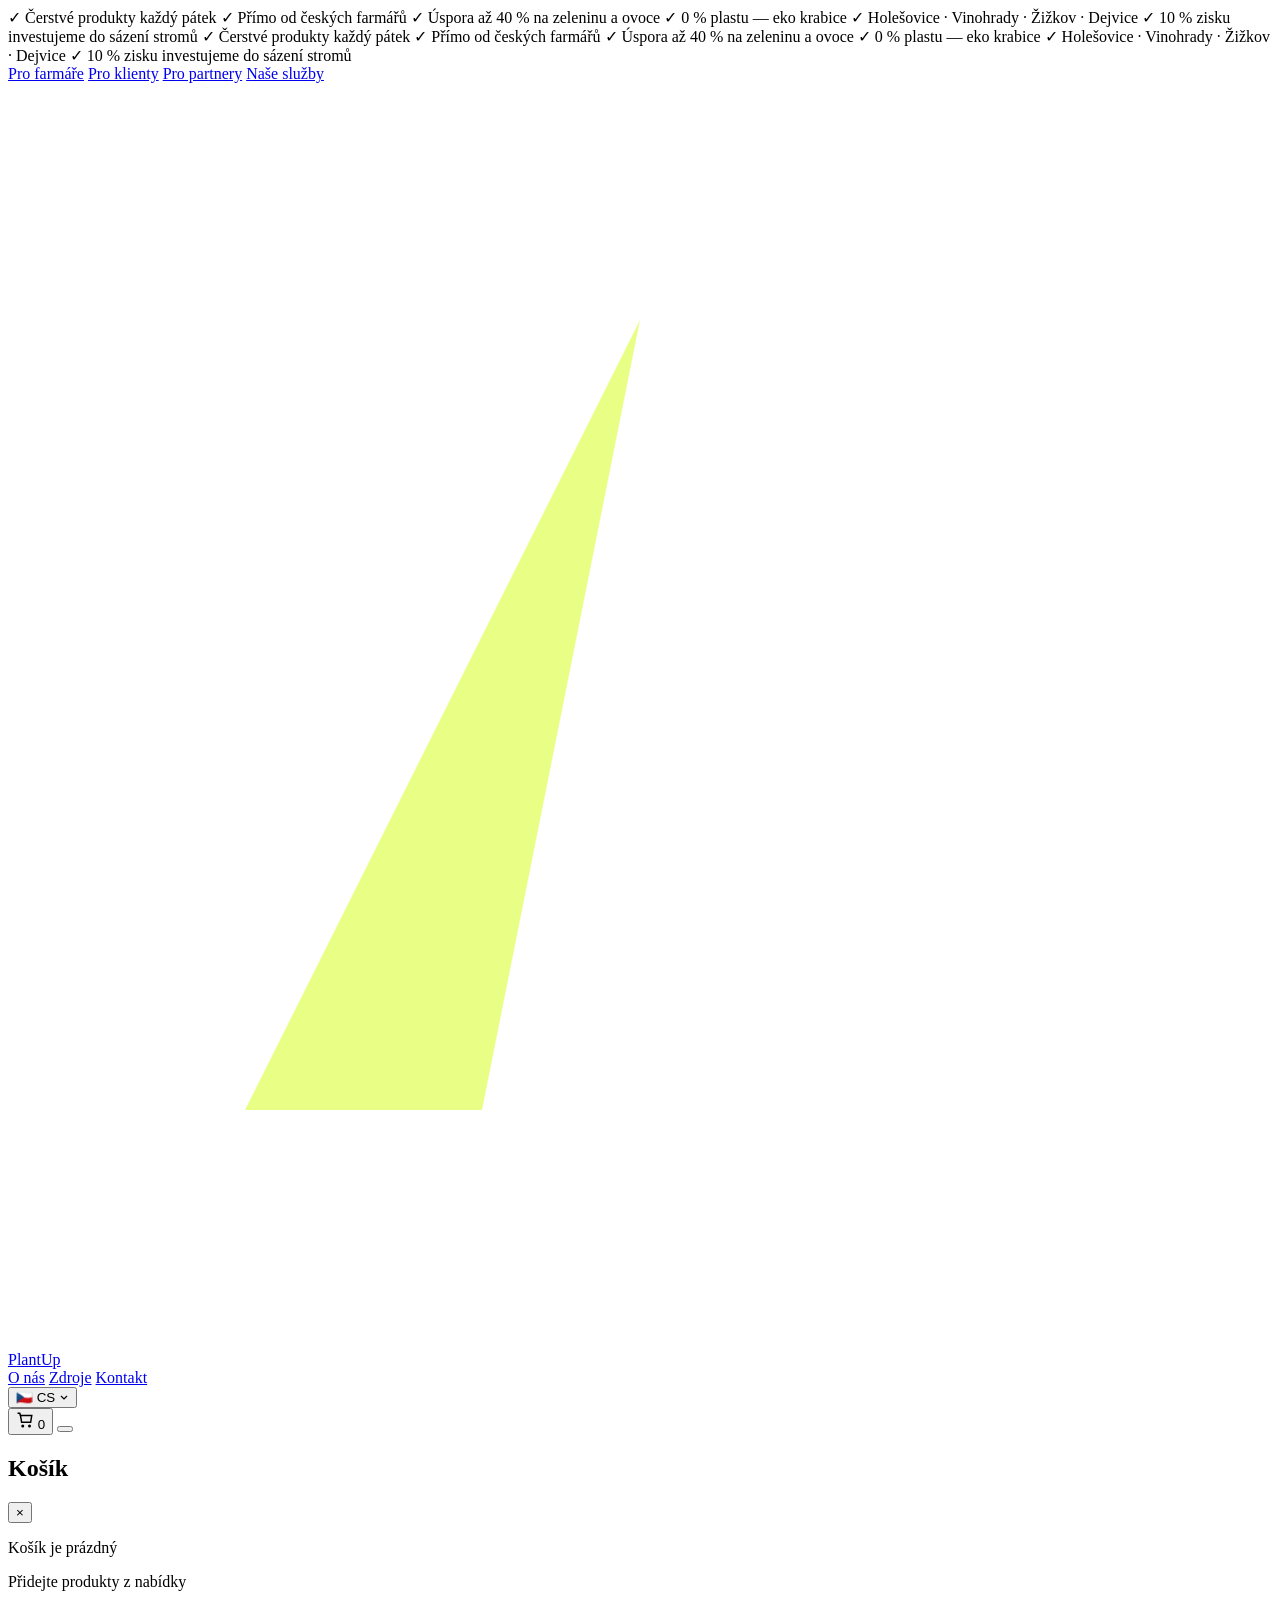
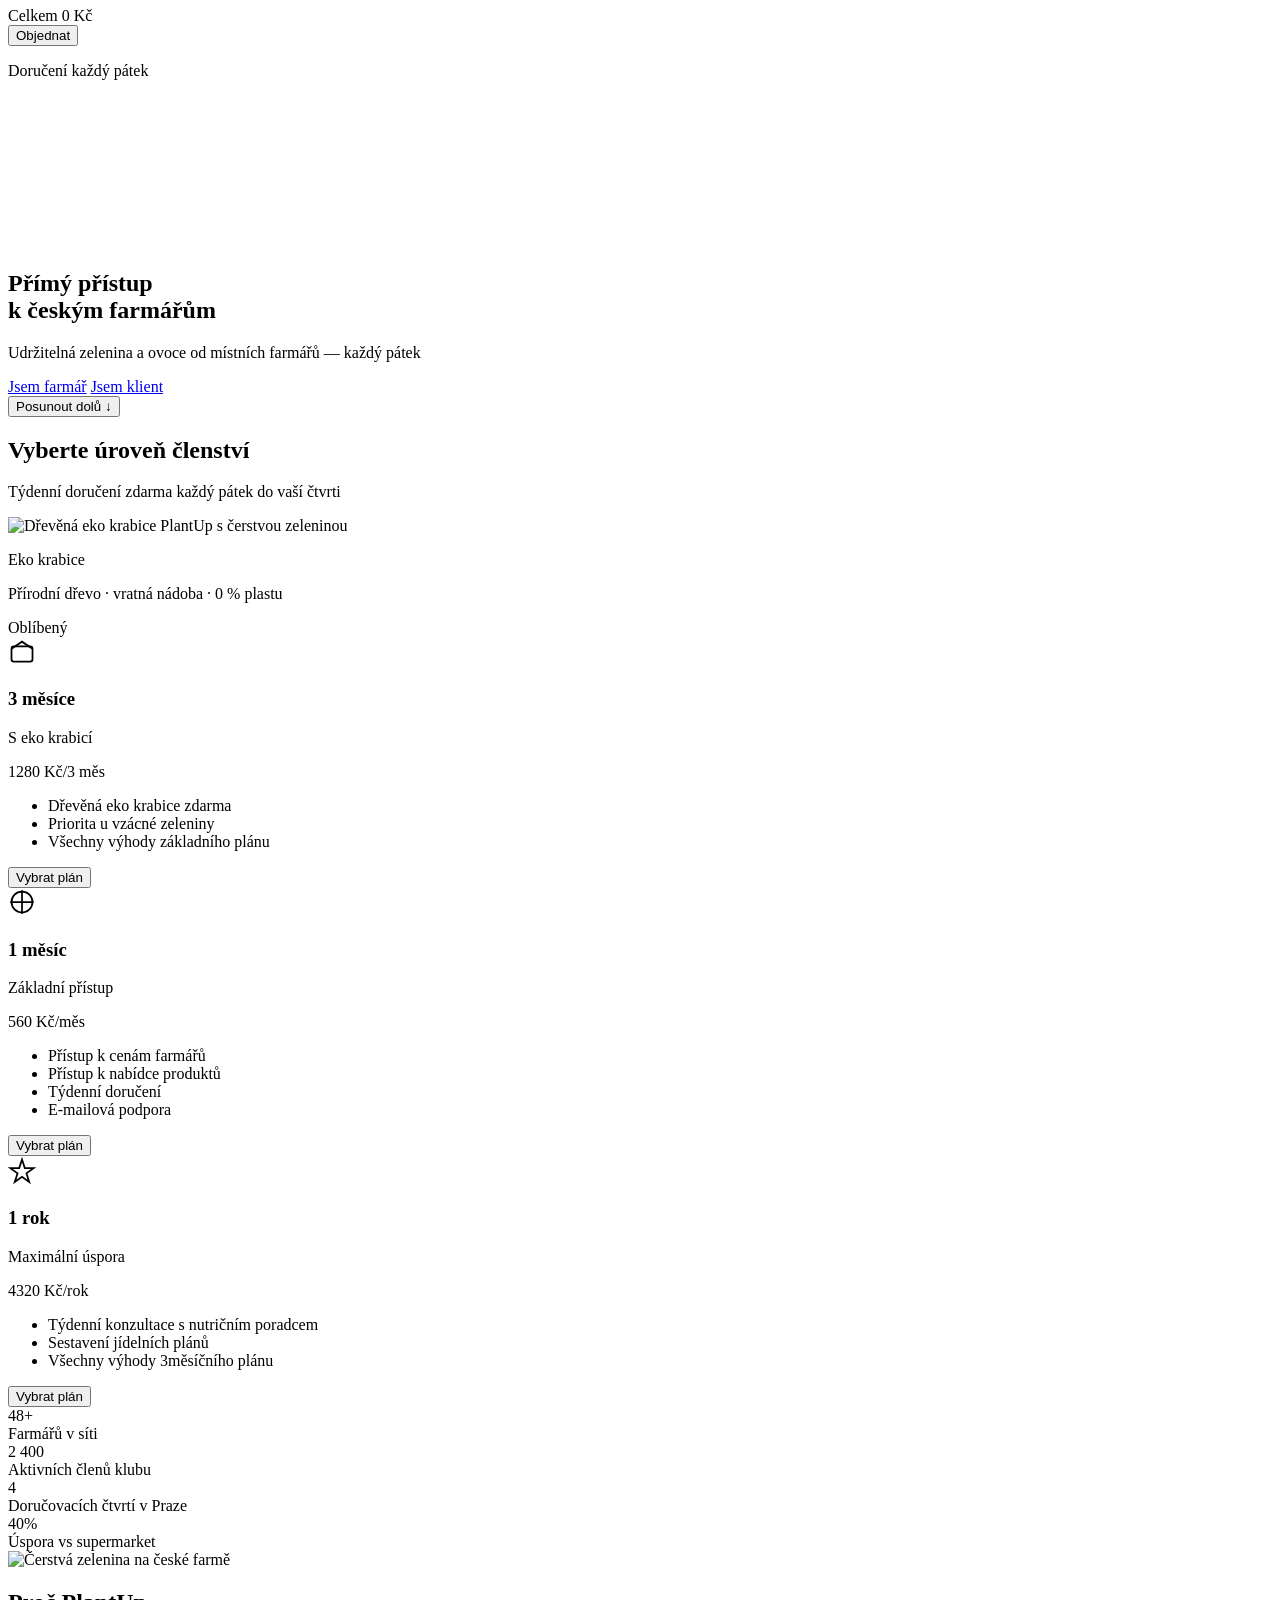
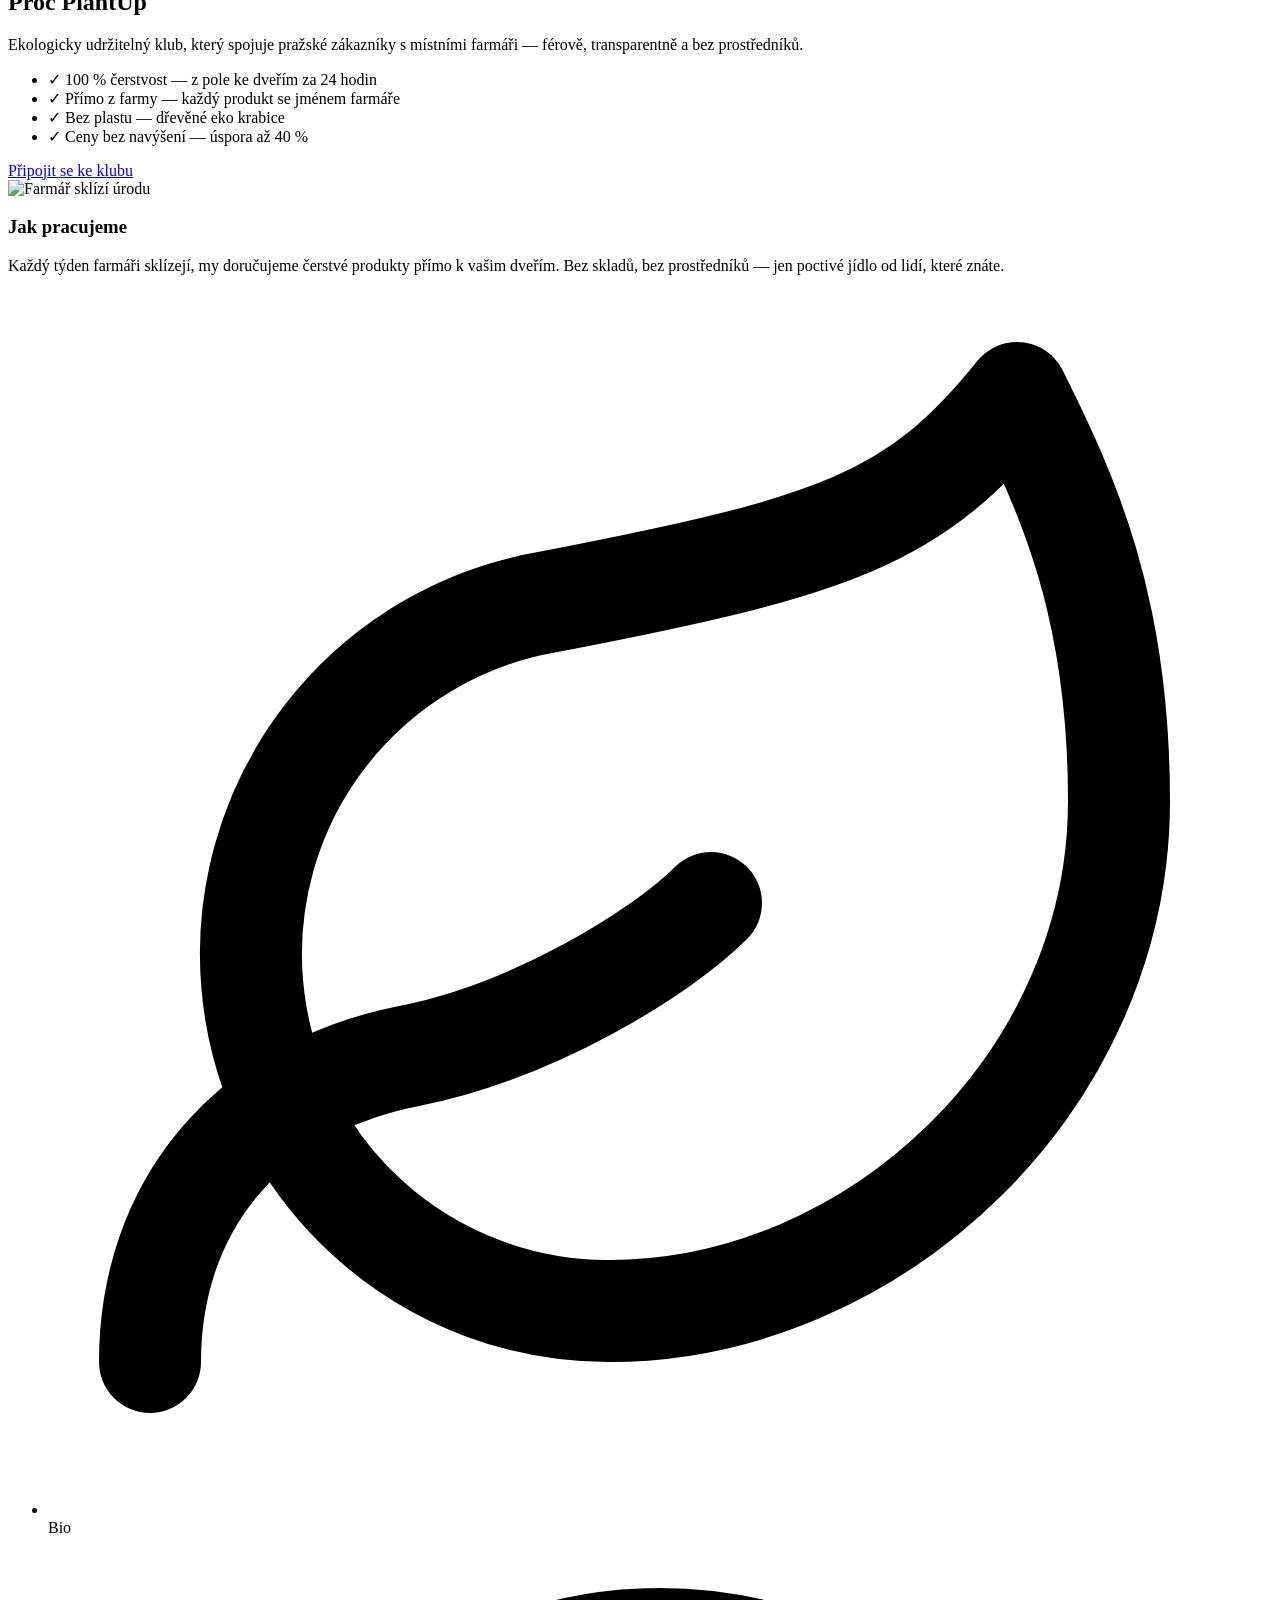
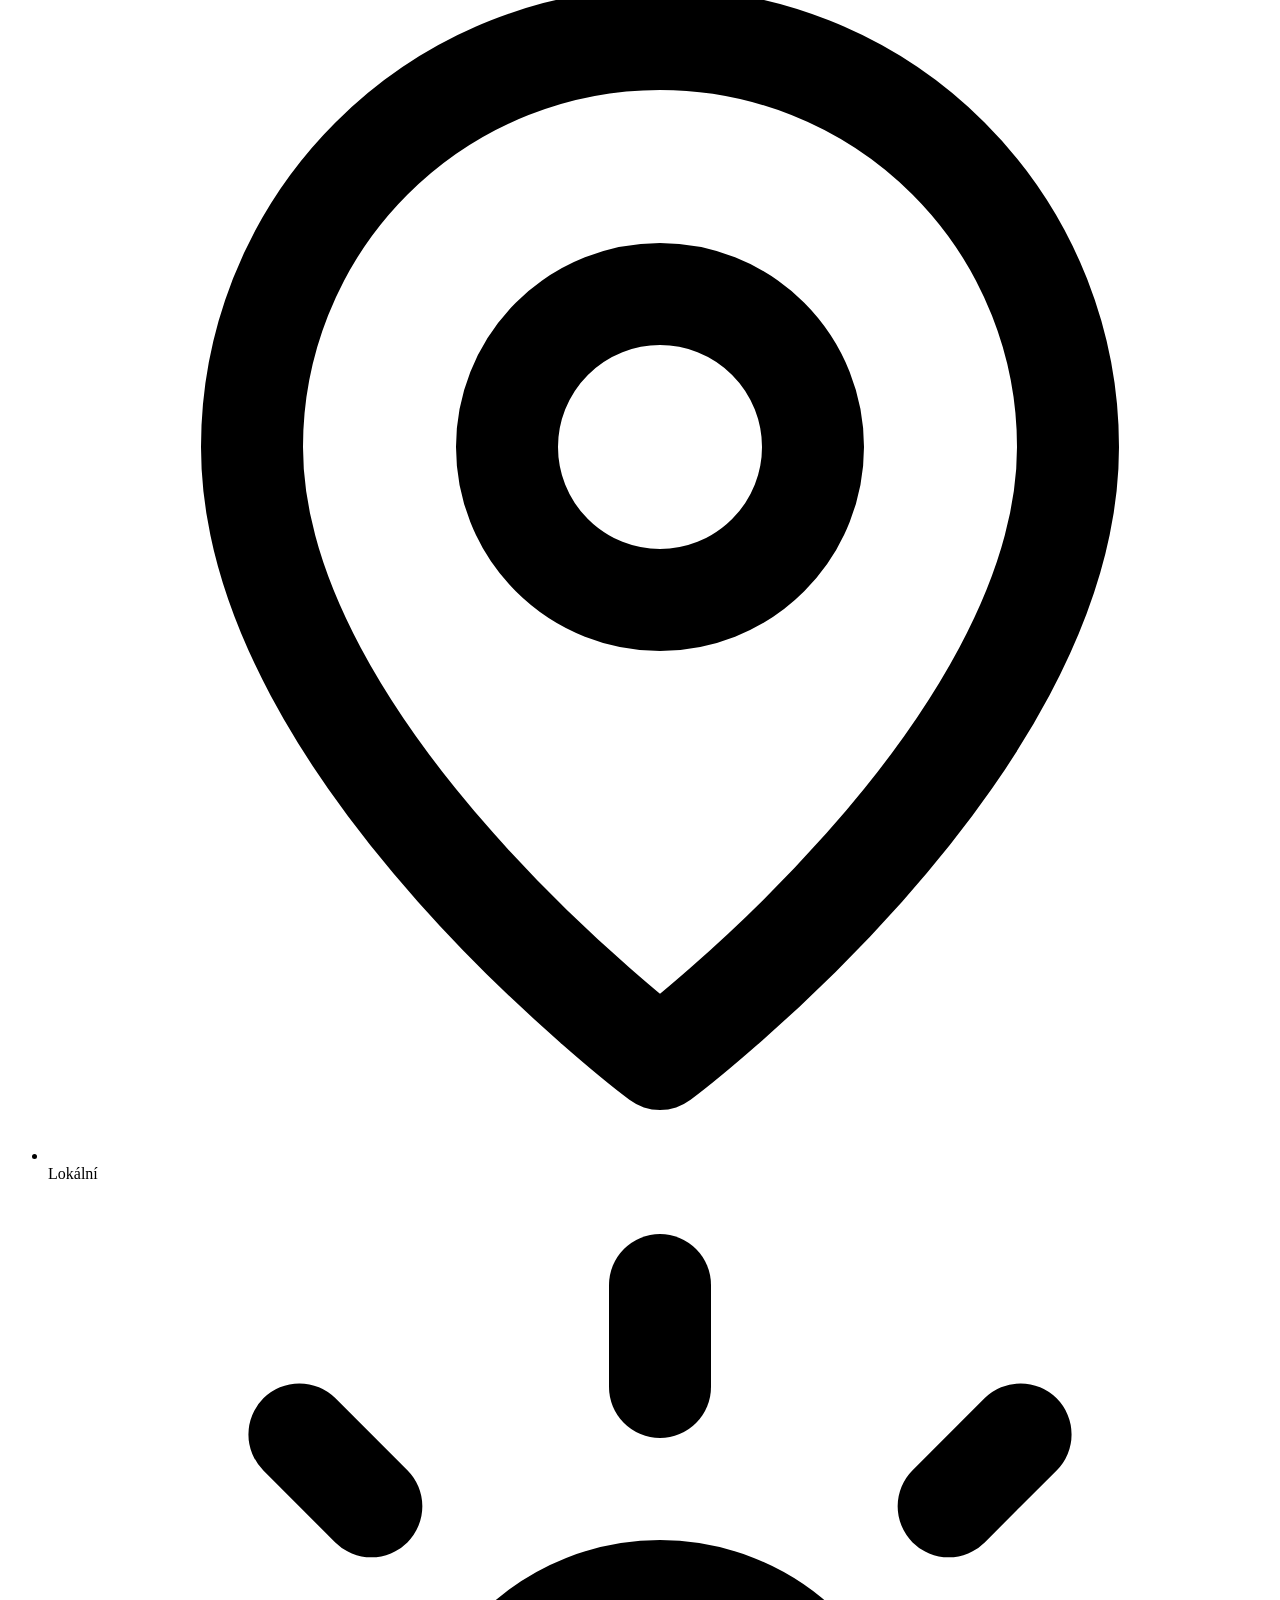
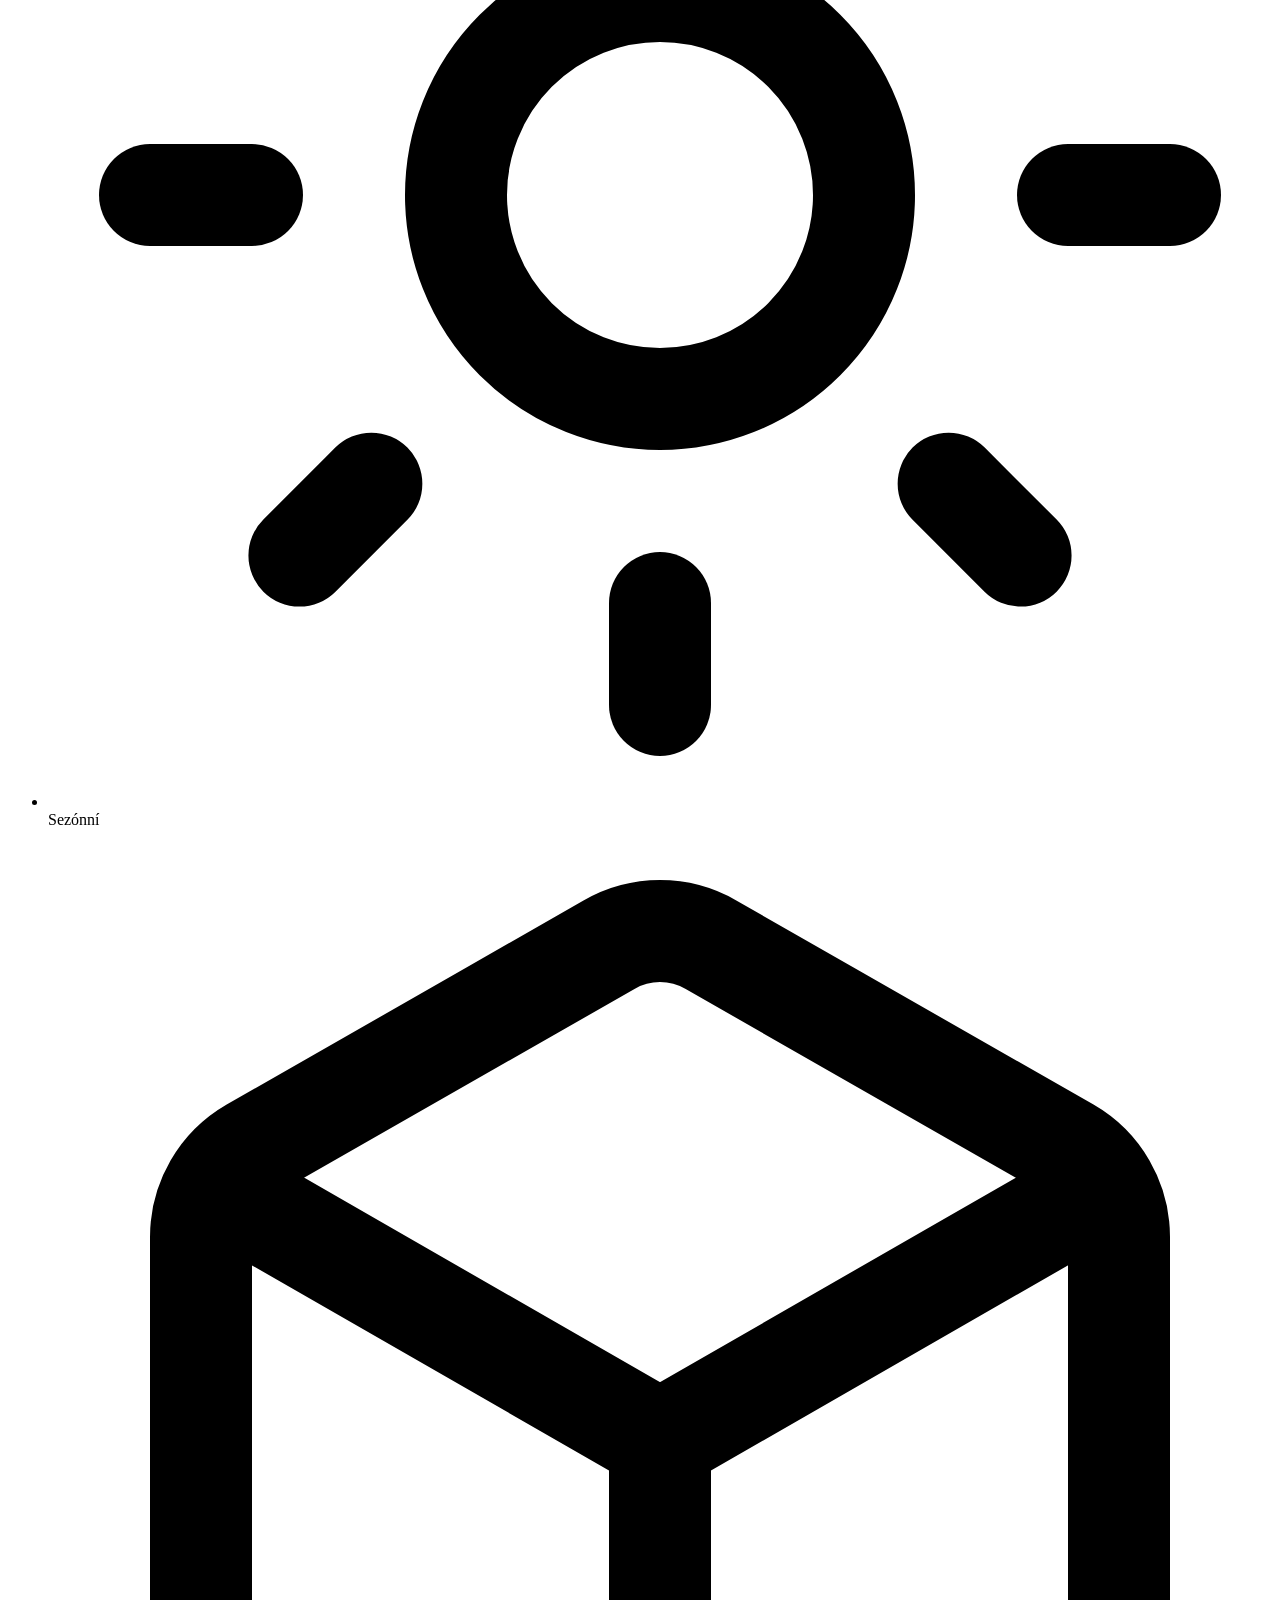
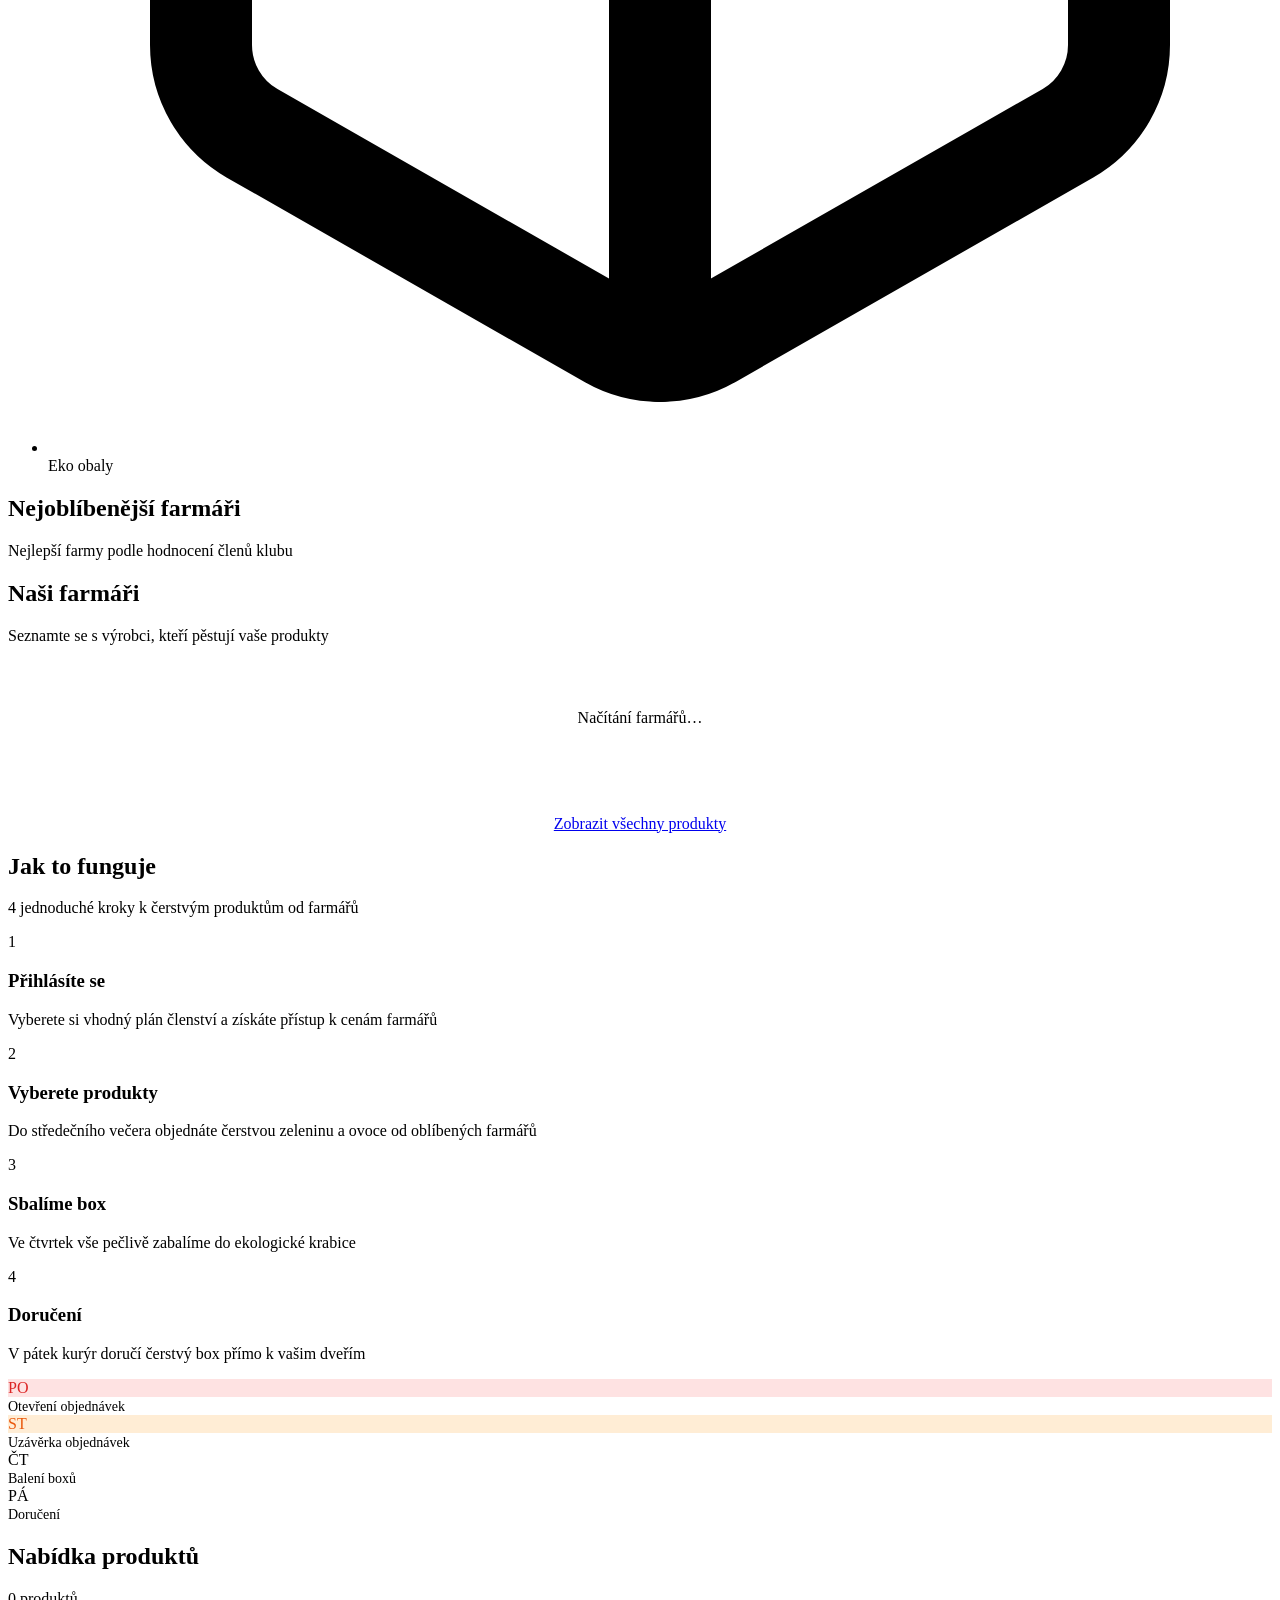
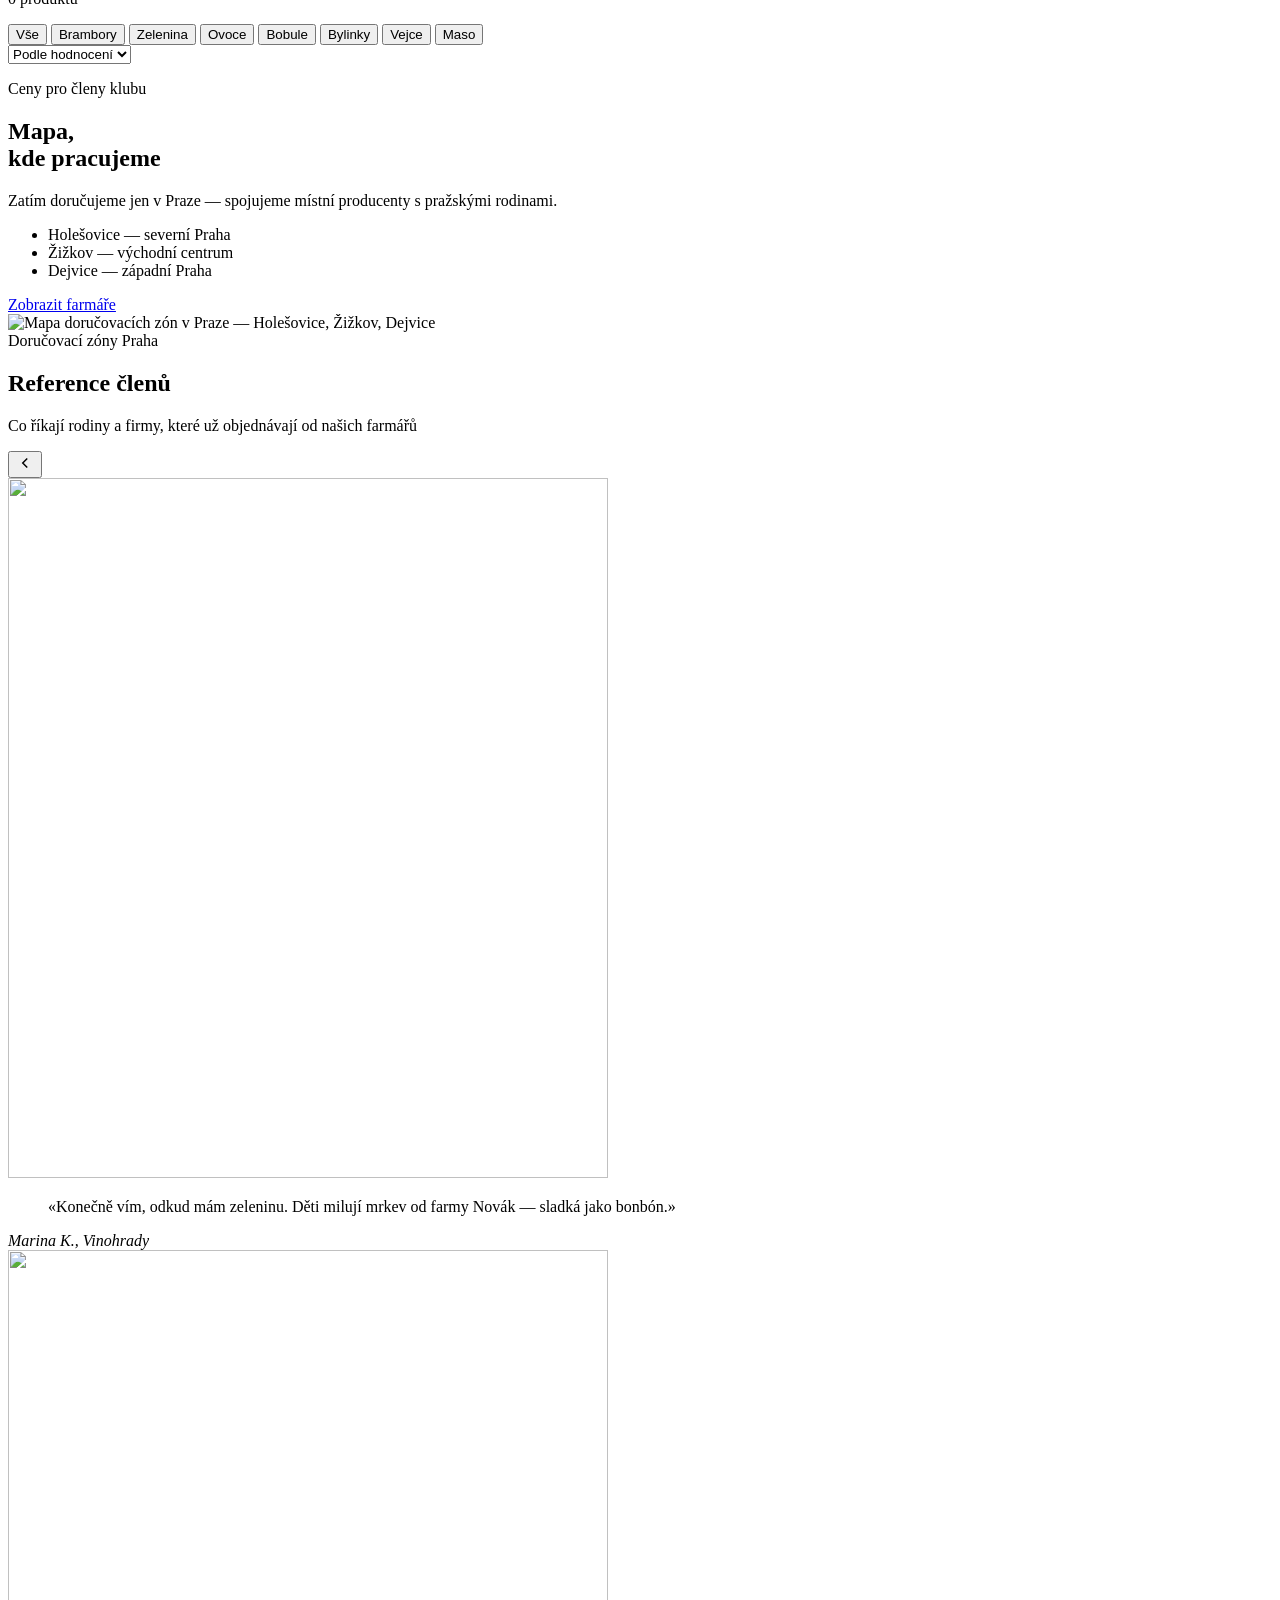
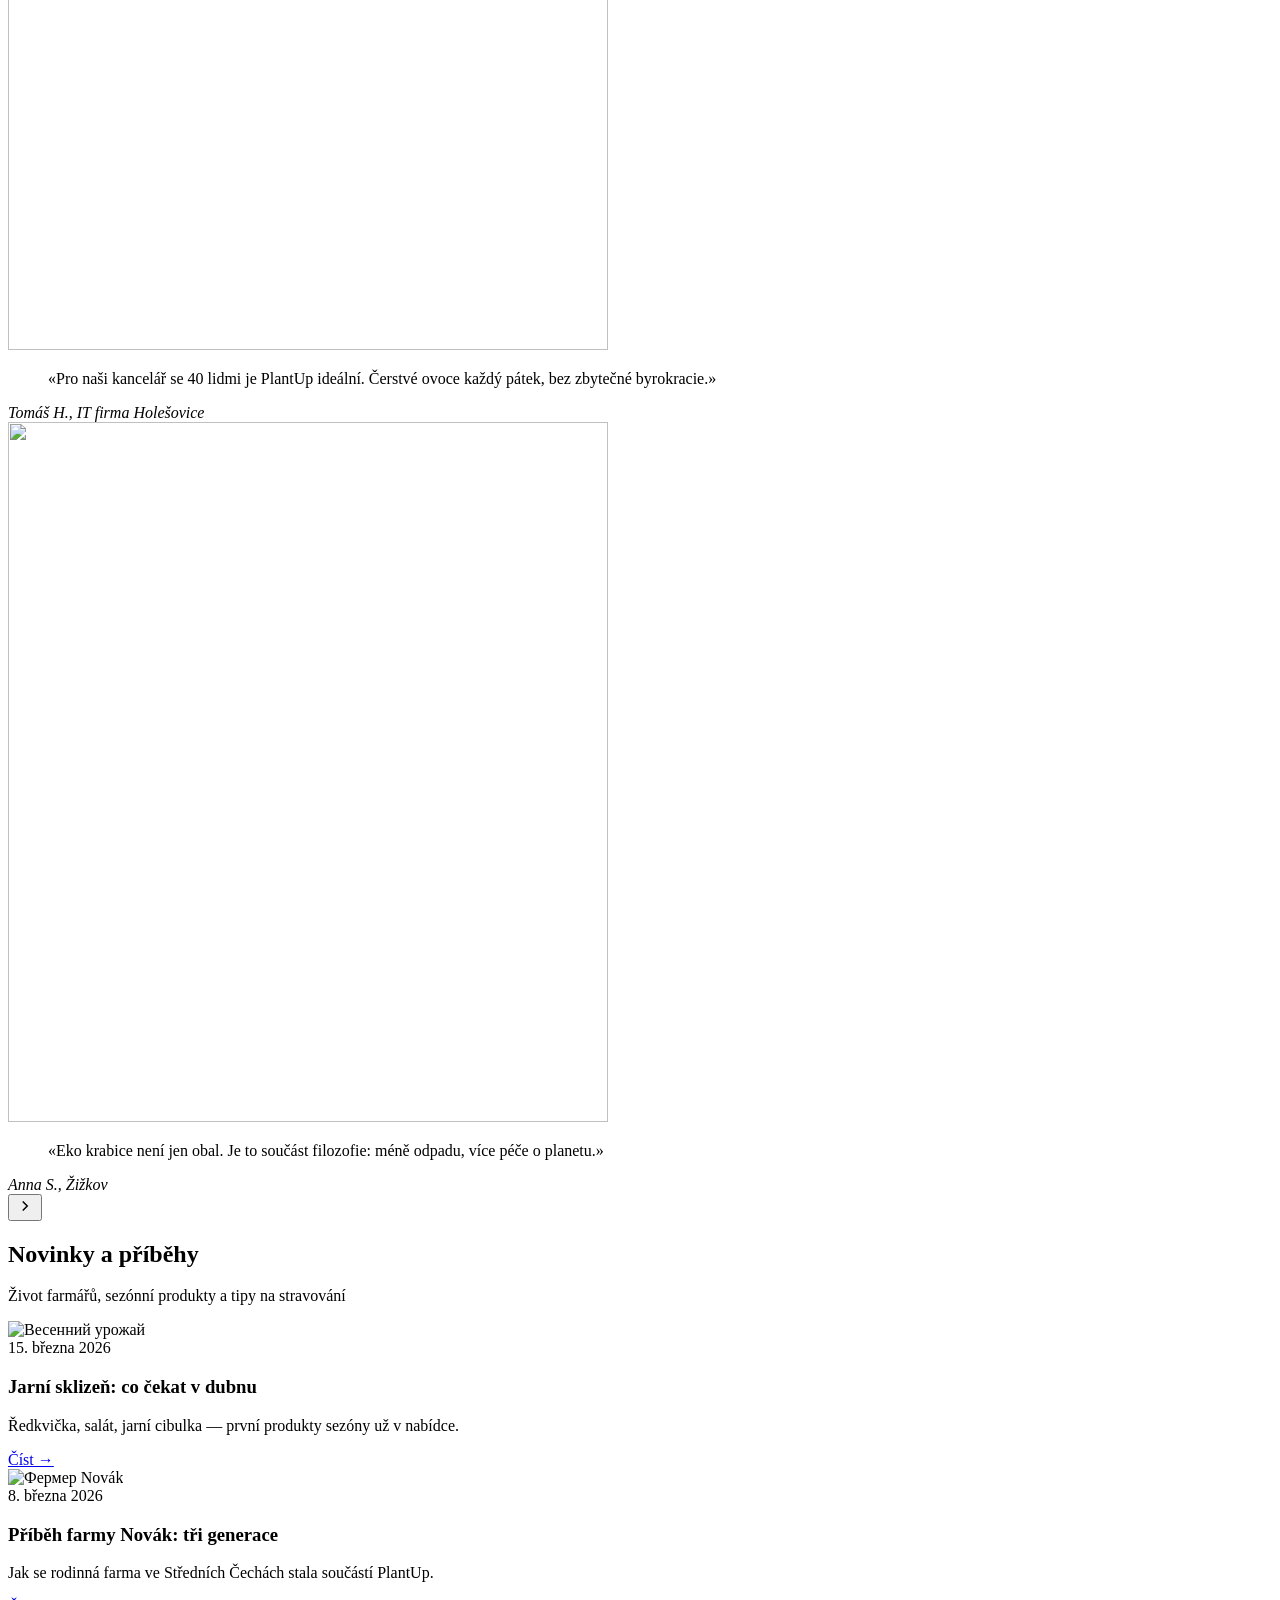
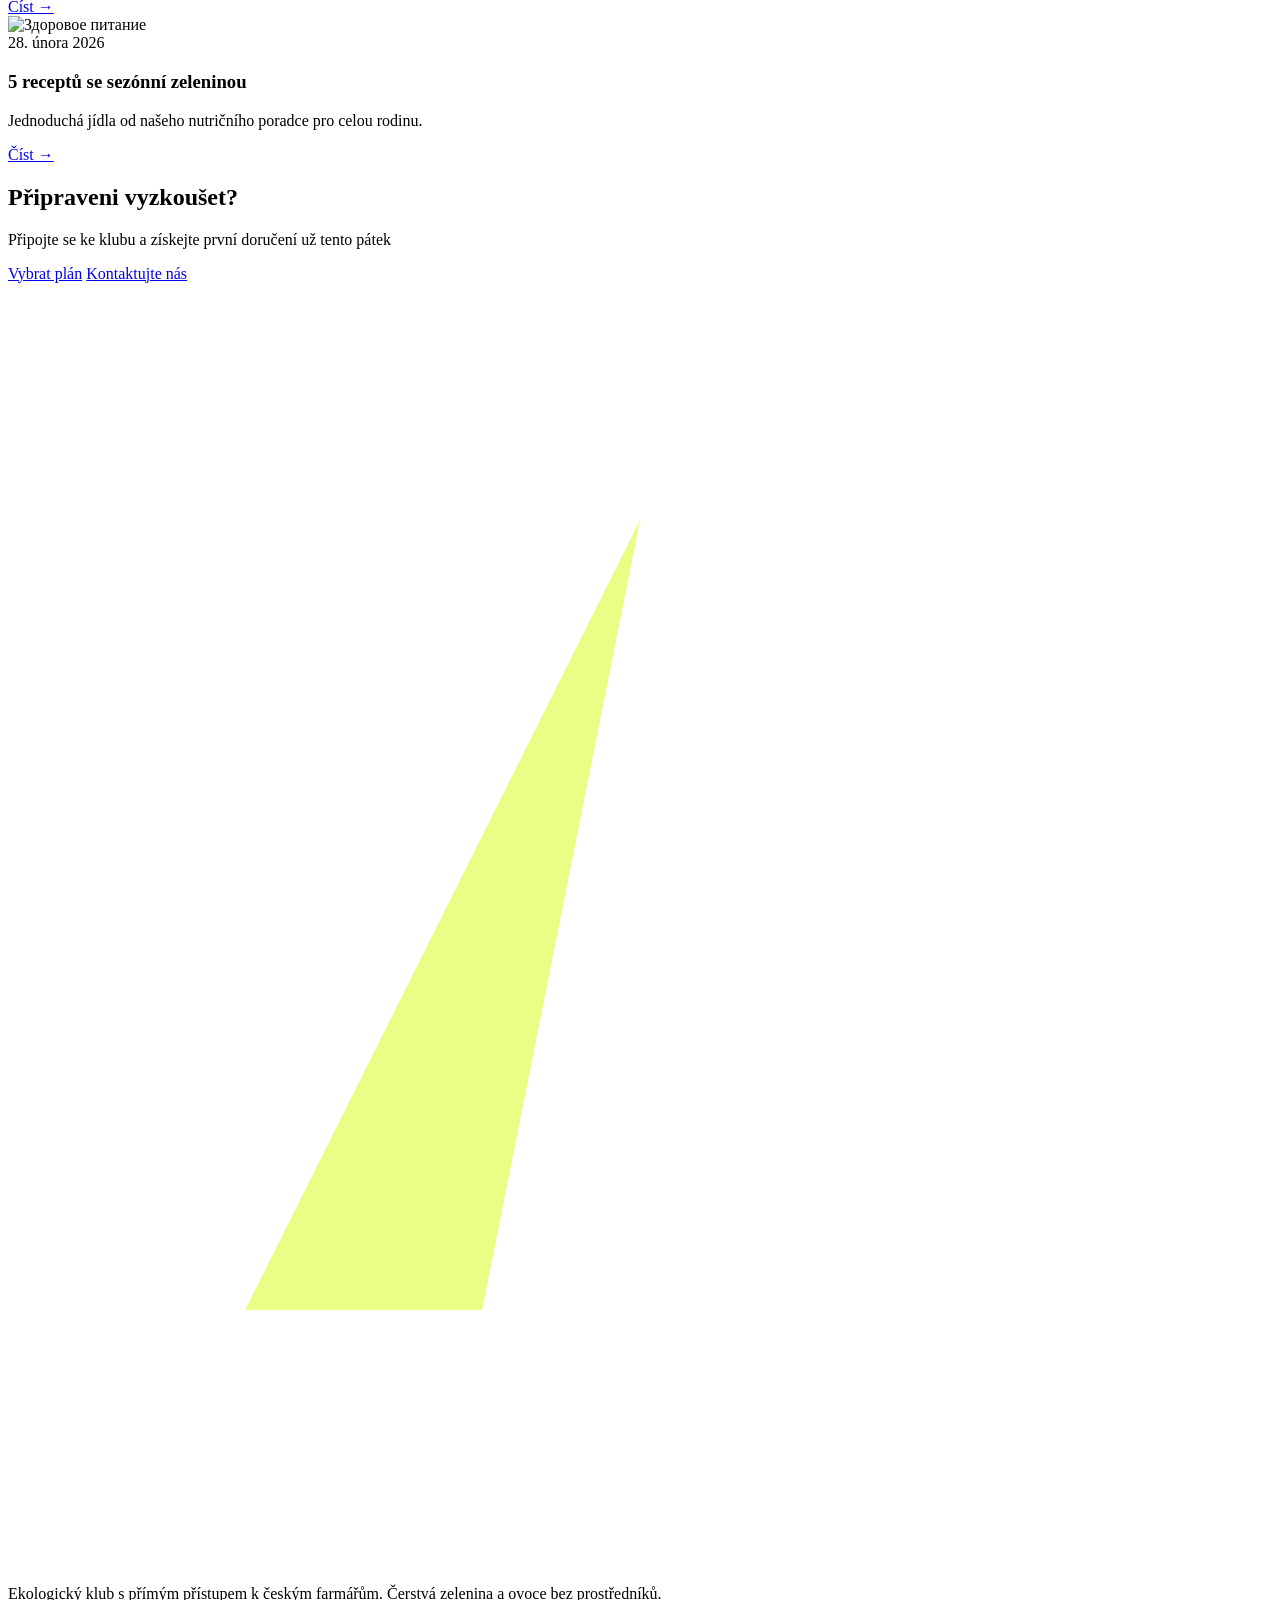
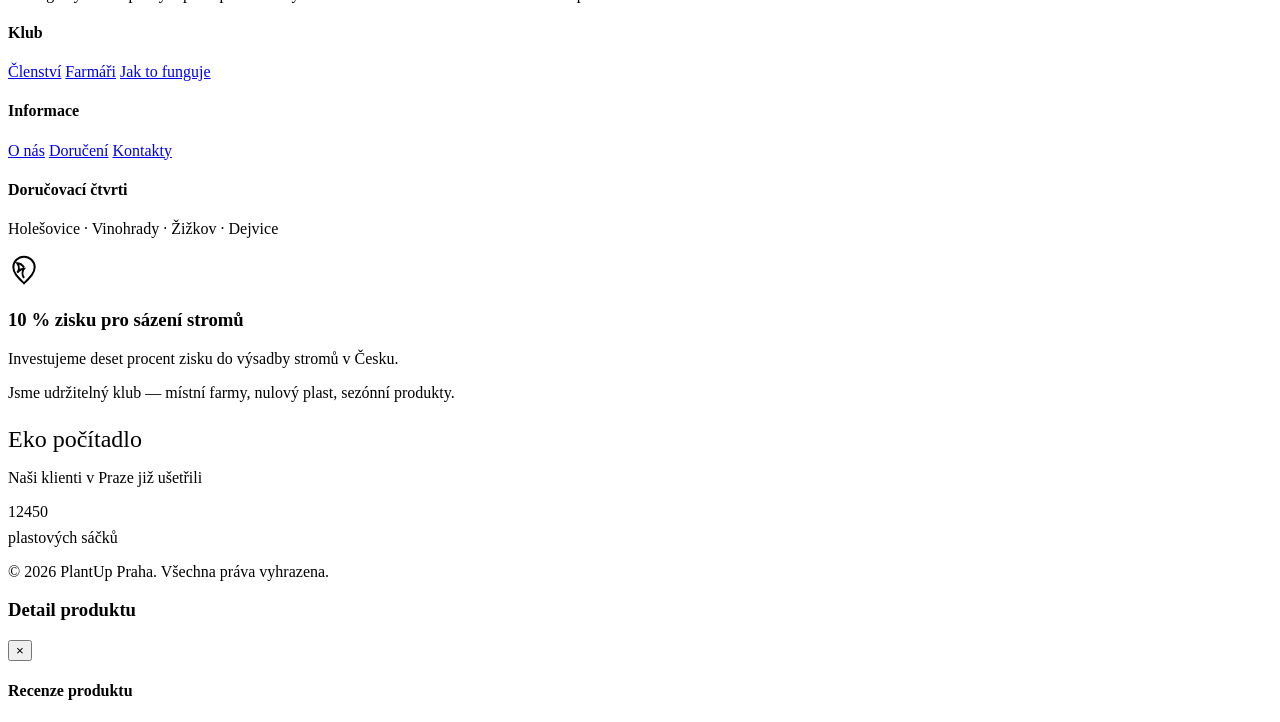
==== app/index.html @ e72aa921 "checkpoint before checking out main" ====
<!DOCTYPE html>
<html lang="cs" id="top" data-i18n-title-key="meta.title">
<head>
    <meta charset="UTF-8">
    <meta name="viewport" content="width=device-width, initial-scale=1.0, viewport-fit=cover">
    <meta name="apple-mobile-web-app-capable" content="yes">
    <meta name="apple-mobile-web-app-status-bar-style" content="black-translucent">
    <title>PlantUp — Klub zeleninových předplatných</title>
    <link rel="preconnect" href="https://fonts.googleapis.com">
    <link rel="preconnect" href="https://fonts.gstatic.com" crossorigin>
    <link href="https://fonts.googleapis.com/css2?family=Cormorant+Garamond:ital,wght@0,300;0,400;0,500;0,600;1,300&family=Fraunces:opsz,wght@9..144,500;9..144,600&family=Inter:wght@300;400;500;600&display=swap" rel="stylesheet">
    <link rel="preload" as="image" fetchpriority="high" href="https://images.pexels.com/photos/2132227/pexels-photo-2132227.jpeg?auto=compress&cs=tinysrgb&w=1920">
  <script type="module" crossorigin src="/assets/main-DCbD5wZS.js"></script>
  <link rel="modulepreload" crossorigin href="/assets/styles-DX17wzzM.js">
  <link rel="modulepreload" crossorigin href="/assets/auth-CQpDYLA_.js">
  <link rel="modulepreload" crossorigin href="/assets/dom-ernDEBDM.js">
  <link rel="modulepreload" crossorigin href="/assets/ui-Iu01fIn2.js">
  <link rel="modulepreload" crossorigin href="/assets/products-Bzly2XSj.js">
  <link rel="modulepreload" crossorigin href="/assets/farms-J7DqhLgw.js">
  <link rel="stylesheet" crossorigin href="/assets/styles-BjIe6zCh.css">
  <link rel="stylesheet" crossorigin href="/assets/main-DxaJUgDC.css">
  <link rel="stylesheet" crossorigin href="/assets/tokens-Dgz6gFMb.css">
</head>
<body class="arva-home">

    <!-- Lime Marquee -->
    <div class="arva-marquee" aria-hidden="true">
        <div class="arva-marquee__track">
            <span class="arva-marquee__item"><span class="arva-marquee__check">✓</span> <span data-i18n="marquee.item1">Čerstvé produkty každý pátek</span></span>
            <span class="arva-marquee__item"><span class="arva-marquee__check">✓</span> <span data-i18n="marquee.item2">Přímo od českých farmářů</span></span>
            <span class="arva-marquee__item"><span class="arva-marquee__check">✓</span> <span data-i18n="marquee.item3">Úspora až 40 % na zeleninu a ovoce</span></span>
            <span class="arva-marquee__item"><span class="arva-marquee__check">✓</span> <span data-i18n="marquee.item4">0 % plastu — eko krabice</span></span>
            <span class="arva-marquee__item"><span class="arva-marquee__check">✓</span> <span data-i18n="marquee.item5">Holešovice · Vinohrady · Žižkov · Dejvice</span></span>
            <span class="arva-marquee__item"><span class="arva-marquee__check">✓</span> <span data-i18n="marquee.item6">10 % zisku investujeme do sázení stromů</span></span>
            <span class="arva-marquee__item"><span class="arva-marquee__check">✓</span> <span data-i18n="marquee.item1">Čerstvé produkty každý pátek</span></span>
            <span class="arva-marquee__item"><span class="arva-marquee__check">✓</span> <span data-i18n="marquee.item2">Přímo od českých farmářů</span></span>
            <span class="arva-marquee__item"><span class="arva-marquee__check">✓</span> <span data-i18n="marquee.item3">Úspora až 40 % na zeleninu a ovoce</span></span>
            <span class="arva-marquee__item"><span class="arva-marquee__check">✓</span> <span data-i18n="marquee.item4">0 % plastu — eko krabice</span></span>
            <span class="arva-marquee__item"><span class="arva-marquee__check">✓</span> <span data-i18n="marquee.item5">Holešovice · Vinohrady · Žižkov · Dejvice</span></span>
            <span class="arva-marquee__item"><span class="arva-marquee__check">✓</span> <span data-i18n="marquee.item6">10 % zisku investujeme do sázení stromů</span></span>
        </div>
    </div>

    <!-- Navigation (transparent, over rounded video) -->
    <header class="arva-nav" role="navigation" data-i18n-aria="nav.mainNav">
        <div class="arva-nav__inner">
            <nav class="arva-nav__left" data-i18n-aria="nav.sections">
                <a href="farmer-dashboard.html" class="arva-nav__link" data-i18n="nav.forFarmers">Pro farmáře</a>
                <a href="#membership" class="arva-nav__link" data-i18n="nav.forClients">Pro klienty</a>
                <a href="#farmers" class="arva-nav__link" data-i18n="nav.forPartners">Pro partnery</a>
                <a href="#how-it-works" class="arva-nav__link" data-i18n="nav.ourServices">Naše služby</a>
            </nav>

            <a href="#top" class="arva-nav__logo" data-i18n-aria="nav.home">
                <svg class="arva-nav__logo-mark" viewBox="0 0 32 32" fill="none" aria-hidden="true">
                    <path d="M6 26 L16 6 L22 26 Z" fill="#e8fe85"/>
                    <path d="M12 26 L16 6 L26 26 Z" fill="#ffffff"/>
                </svg>
                <span class="arva-nav__logo-text" aria-hidden="true"><span class="arva-brand__cap">P</span>lant<span class="arva-brand__cap">U</span>p</span>
            </a>

            <div class="arva-nav__right">
                <a href="#" class="arva-nav__link arva-nav__link--right" data-i18n="nav.aboutUs">O nás</a>
                <a href="#marketplace" class="arva-nav__link arva-nav__link--right" data-i18n="nav.resources">Zdroje</a>
                <a href="register.html" class="arva-btn-touch" id="nav-touch" data-i18n="nav.getInTouch">Kontakt</a>
                <div class="arva-lang-wrap">
                    <button type="button" class="arva-lang" data-lang-trigger aria-haspopup="listbox" aria-expanded="false" aria-controls="lang-dropdown-desktop">
                        <span class="arva-lang__flag" data-lang-flag aria-hidden="true">🇨🇿</span>
                        <span class="arva-lang__code" data-lang-code>CS</span>
                        <svg class="arva-lang__chevron" width="10" height="10" viewBox="0 0 10 10" fill="none" aria-hidden="true"><path d="M2 4l3 3 3-3" stroke="currentColor" stroke-width="1.2"/></svg>
                    </button>
                    <div id="lang-dropdown-desktop" class="arva-lang-dropdown" data-lang-dropdown hidden role="listbox">
                        <button type="button" class="arva-lang-dropdown__option" data-lang-option="cs" role="option">🇨🇿 Čeština</button>
                        <button type="button" class="arva-lang-dropdown__option" data-lang-option="ru" role="option">🇷🇺 Русский</button>
                        <button type="button" class="arva-lang-dropdown__option" data-lang-option="en" role="option">🇬🇧 English</button>
                    </div>
                </div>
                <button onclick="toggleCart()" class="arva-nav__cart arva-nav__cart--mobile" data-i18n-aria="nav.openCart">
                    <svg width="18" height="18" fill="none" stroke="currentColor" stroke-width="2" viewBox="0 0 24 24" aria-hidden="true"><path d="M6 6h15l-1.5 9h-12z"/><circle cx="9" cy="20" r="1"/><circle cx="18" cy="20" r="1"/><path d="M6 6L5 3H2"/></svg>
                    <span id="mobile-cart-count-header" class="arva-nav__cart-count">0</span>
                </button>
                <button id="mobile-menu-btn" class="arva-nav__menu-btn" data-i18n-aria="nav.openMenu" aria-expanded="false" aria-controls="mobile-menu">
                    <span class="arva-menu-icon" aria-hidden="true">
                        <span class="arva-menu-icon__line"></span>
                        <span class="arva-menu-icon__line"></span>
                        <span class="arva-menu-icon__line"></span>
                    </span>
                </button>
            </div>
        </div>
    </header>

    <div id="mobile-menu-backdrop" class="arva-mobile-drawer__backdrop" hidden aria-hidden="true"></div>
    <aside id="mobile-menu" class="arva-mobile-drawer" role="dialog" data-i18n-aria="nav.openMenu" aria-modal="true" hidden>
        <div class="arva-mobile-drawer__header">
            <p class="arva-mobile-drawer__title" data-i18n="nav.menuTitle">Menu</p>
            <button type="button" class="arva-mobile-drawer__close" data-mobile-nav-close data-i18n-aria="nav.closeMenu">
                <span class="arva-menu-icon is-active" aria-hidden="true">
                    <span class="arva-menu-icon__line"></span>
                    <span class="arva-menu-icon__line"></span>
                    <span class="arva-menu-icon__line"></span>
                </span>
            </button>
        </div>
        <nav class="arva-mobile-drawer__nav" data-i18n-aria="nav.sections">
            <a href="farmer-dashboard.html" class="arva-mobile-drawer__link mobile-nav-link" data-i18n="nav.forFarmers">Pro farmáře</a>
            <a href="#membership" class="arva-mobile-drawer__link mobile-nav-link" data-i18n="nav.forClients">Pro klienty</a>
            <a href="#farmers" class="arva-mobile-drawer__link mobile-nav-link" data-i18n="nav.forPartners">Pro partnery</a>
            <a href="#how-it-works" class="arva-mobile-drawer__link mobile-nav-link" data-i18n="nav.ourServices">Naše služby</a>
            <a href="#" class="arva-mobile-drawer__link mobile-nav-link" data-i18n="nav.aboutUs">O nás</a>
            <a href="#marketplace" class="arva-mobile-drawer__link mobile-nav-link" data-i18n="nav.resources">Zdroje</a>
            <a href="register.html" class="arva-mobile-drawer__link mobile-nav-link" data-i18n="nav.getInTouch">Kontakt</a>
            <button type="button" onclick="toggleCart()" class="arva-mobile-drawer__link arva-mobile-drawer__link--button">
                <span data-i18n="nav.cart">Košík</span> (<span id="cart-count">0</span>)
            </button>
            <div id="mobile-auth-buttons" class="arva-mobile-drawer__auth"></div>
        </nav>
        <div class="arva-mobile-drawer__footer">
            <p class="arva-mobile-drawer__lang-label" data-i18n="nav.language">Jazyk</p>
            <div class="arva-lang-group" data-lang-group role="radiogroup" data-i18n-aria="nav.language">
                <button type="button" class="arva-lang-group__btn" data-lang-option="cs" role="radio" aria-checked="true">🇨🇿 CS</button>
                <button type="button" class="arva-lang-group__btn" data-lang-option="ru" role="radio" aria-checked="false">🇷🇺 RU</button>
                <button type="button" class="arva-lang-group__btn" data-lang-option="en" role="radio" aria-checked="false">🇬🇧 EN</button>
            </div>
        </div>
    </aside>

    <!-- Auth slot kept for JS hooks on other pages -->
    <div id="auth-buttons" hidden aria-hidden="true"></div>

    <!-- Cart Sidebar -->
    <div id="cart-sidebar" class="fixed inset-y-0 right-0 w-full sm:w-96 transform translate-x-full transition-transform duration-300 z-[200]" role="dialog" data-i18n-aria="nav.openCart" aria-modal="true">
        <div class="h-full flex flex-col">
            <div class="p-6 border-b flex justify-between items-center" style="border-color: var(--color-moss); background: var(--color-pure-white);">
                <h2 class="text-xl font-semibold" style="color: var(--color-charcoal); font-family: var(--font-display);" data-i18n="cart.title">Košík</h2>
                <button onclick="toggleCart()" class="w-10 h-10 rounded-full flex items-center justify-center text-2xl transition-colors" style="color: var(--text-on-light-muted);" data-i18n-aria="cart.close">×</button>
            </div>
            <div id="cart-items" class="flex-1 overflow-y-auto p-6 space-y-4">
                <div class="text-center py-16">
                    <p class="font-medium" style="color: var(--text-on-light-muted);" data-i18n="cart.empty">Košík je prázdný</p>
                    <p class="text-sm mt-1" style="color: var(--text-on-light-muted);" data-i18n="cart.emptyHint">Přidejte produkty z nabídky</p>
                </div>
            </div>
            <div class="p-6 border-t" style="border-color: var(--color-moss); background: var(--color-pure-white);">
                <div class="flex justify-between items-center mb-4">
                    <span style="color: var(--text-on-light-muted);" data-i18n="cart.total">Celkem</span>
                    <span id="cart-total" class="text-xl font-semibold" style="color: var(--color-forest-ink); font-family: var(--font-display);">0 Kč</span>
                </div>
                <button class="w-full arva-btn-pill arva-btn-pill--forest py-3" onclick="checkoutOrder()" data-i18n="cart.checkout">Objednat</button>
                <p class="text-xs text-center mt-3" style="color: var(--text-on-light-muted);" data-i18n="cart.deliveryNote">Doručení každý pátek</p>
            </div>
        </div>
    </div>

    <div id="overlay" onclick="toggleCart()" class="fixed inset-0 bg-black/50 hidden z-[150]" aria-hidden="true"></div>

    <!-- Hero: sticky pin + content card slides over (Arva pattern) -->
    <div class="arva-hero-scroll" aria-hidden="false">
        <div class="arva-hero-shell">
            <section class="arva-hero" data-i18n-aria="hero.label">
                <div class="arva-hero__media">
                    <video
                        class="arva-hero__video"
                        muted
                        loop
                        playsinline
                        preload="none"
                        poster="https://images.pexels.com/photos/2132227/pexels-photo-2132227.jpeg?auto=compress&cs=tinysrgb&w=1920"
                        data-video-src="assets/videos/hero-farm.mp4"
                        aria-hidden="true"
                    ></video>
                    <div class="arva-hero__vignette" aria-hidden="true"></div>
                </div>

                <div class="arva-hero__content">
                    <h1 class="arva-hero__title" data-i18n-html="hero.title">Přímý přístup<br>k českým farmářům</h1>
                    <p class="arva-hero__subtitle" data-i18n="hero.subtitle">Udržitelná zelenina a ovoce od místních farmářů — každý pátek</p>
                    <div class="arva-hero__cta">
                        <a href="farmer-dashboard.html" class="arva-btn-hero arva-btn-hero--farmer" data-i18n="hero.ctaFarmer">Jsem farmář</a>
                        <a href="register.html" class="arva-btn-hero arva-btn-hero--company" data-i18n="hero.ctaClient">Jsem klient</a>
                    </div>
                </div>

                <button class="arva-hero__scroll" type="button" data-i18n-aria="hero.scroll">
                    <span data-i18n="hero.scroll">Posunout dolů</span>
                    <span class="arva-hero__scroll-arrow" aria-hidden="true">↓</span>
                </button>
            </section>
        </div>
    </div>

    <!-- Main Content -->
    <main id="content" class="arva-main">

        <!-- Membership — Arva magazine overlay -->
        <section id="membership" class="arva-section arva-section--membership arva-reveal">
            <div class="arva-container">
                <div class="arva-membership-magazine">
                    <div class="arva-membership-magazine__frame">
                        <header class="arva-membership-magazine__intro">
                            <h2 class="arva-membership-magazine__title" data-i18n="membership.title">Vyberte úroveň členství</h2>
                            <p class="arva-membership-magazine__lead" data-i18n="membership.lead">Týdenní doručení zdarma každý pátek do vaší čtvrti</p>
                        </header>

                        <div class="arva-membership-magazine__grid">
                            <div class="arva-membership-media">
                                <img
                                    class="arva-membership-media__img"
                                    src="https://images.pexels.com/photos/4198019/pexels-photo-4198019.jpeg?auto=compress&cs=tinysrgb&w=800"
                                    alt="Dřevěná eko krabice PlantUp s čerstvou zeleninou"
                                    data-i18n-alt="membership.ecoAlt"
                                    loading="lazy"
                                    width="800"
                                    height="800"
                                >
                                <div class="arva-membership-media__caption">
                                    <p class="arva-membership-media__title" data-i18n="membership.ecoTitle">Eko krabice</p>
                                    <p class="arva-membership-media__text" data-i18n="membership.ecoText">Přírodní dřevo · vratná nádoba · 0 % plastu</p>
                                </div>
                            </div>

                            <article class="arva-membership-tile arva-membership-tile--popular" data-membership="3months">
                                <span class="arva-membership-tile__badge" data-i18n="membership.popular">Oblíbený</span>
                                <div class="arva-membership-tile__icon" aria-hidden="true">
                                    <svg width="28" height="28" viewBox="0 0 24 24" fill="none" stroke="currentColor" stroke-width="1.5"><rect x="3" y="8" width="18" height="13" rx="2"/><path d="M3 10l9-6 9 6"/></svg>
                                </div>
                                <h3 class="arva-membership-tile__name" data-i18n="membership.plan3Name">3 měsíce</h3>
                                <p class="arva-membership-tile__tagline" data-i18n="membership.plan3Tag">S eko krabicí</p>
                                <div class="arva-membership-tile__price">1280 <span data-i18n="membership.plan3Price">Kč/3 měs</span></div>
                                <ul class="arva-membership-tile__features">
                                    <li data-i18n="membership.plan3f1">Dřevěná eko krabice zdarma</li>
                                    <li data-i18n="membership.plan3f2">Priorita u vzácné zeleniny</li>
                                    <li data-i18n="membership.plan3f3">Všechny výhody základního plánu</li>
                                </ul>
                                <button type="button" class="arva-btn-pill arva-btn-pill--white arva-membership-tile__cta" onclick="selectPlan('3months')" data-i18n="membership.selectPlan">Vybrat plán</button>
                            </article>

                            <article class="arva-membership-tile" data-membership="1month">
                                <div class="arva-membership-tile__icon" aria-hidden="true">
                                    <svg width="28" height="28" viewBox="0 0 24 24" fill="none" stroke="currentColor" stroke-width="1.5"><path d="M12 2v20M2 12h20"/><circle cx="12" cy="12" r="9"/></svg>
                                </div>
                                <h3 class="arva-membership-tile__name" data-i18n="membership.plan1Name">1 měsíc</h3>
                                <p class="arva-membership-tile__tagline" data-i18n="membership.plan1Tag">Základní přístup</p>
                                <div class="arva-membership-tile__price">560 <span data-i18n="membership.plan1Price">Kč/měs</span></div>
                                <ul class="arva-membership-tile__features">
                                    <li data-i18n="membership.plan1f1">Přístup k cenám farmářů</li>
                                    <li data-i18n="membership.plan1f2">Přístup k nabídce produktů</li>
                                    <li data-i18n="membership.plan1f3">Týdenní doručení</li>
                                    <li data-i18n="membership.plan1f4">E-mailová podpora</li>
                                </ul>
                                <button type="button" class="arva-btn-pill arva-btn-pill--white arva-membership-tile__cta" onclick="selectPlan('1month')" data-i18n="membership.selectPlan">Vybrat plán</button>
                            </article>

                            <article class="arva-membership-tile" data-membership="1year">
                                <div class="arva-membership-tile__icon" aria-hidden="true">
                                    <svg width="28" height="28" viewBox="0 0 24 24" fill="none" stroke="currentColor" stroke-width="1.5"><path d="M12 3l2.4 7.4H22l-6.2 4.5 2.4 7.4L12 17.8l-6.2 4.5 2.4-7.4L2 10.4h7.6L12 3z"/></svg>
                                </div>
                                <h3 class="arva-membership-tile__name" data-i18n="membership.planYearName">1 rok</h3>
                                <p class="arva-membership-tile__tagline" data-i18n="membership.planYearTag">Maximální úspora</p>
                                <div class="arva-membership-tile__price">4320 <span data-i18n="membership.planYearPrice">Kč/rok</span></div>
                                <ul class="arva-membership-tile__features">
                                    <li data-i18n="membership.planYearf1">Týdenní konzultace s nutričním poradcem</li>
                                    <li data-i18n="membership.planYearf2">Sestavení jídelních plánů</li>
                                    <li data-i18n="membership.planYearf3">Všechny výhody 3měsíčního plánu</li>
                                </ul>
                                <button type="button" class="arva-btn-pill arva-btn-pill--white arva-membership-tile__cta" onclick="selectPlan('1year')" data-i18n="membership.selectPlan">Vybrat plán</button>
                            </article>
                        </div>
                    </div>
                </div>
            </div>
        </section>

        <!-- Stats bar -->
        <section class="arva-stats-bar arva-reveal" data-i18n-aria="stats.label">
            <div class="arva-container">
                <div class="arva-stats-bar__grid">
                    <div class="arva-stat">
                        <div class="arva-stat__num">48+</div>
                        <div class="arva-stat__label" data-i18n="stats.farmers">Farmářů v síti</div>
                    </div>
                    <div class="arva-stat">
                        <div class="arva-stat__num">2 400</div>
                        <div class="arva-stat__label" data-i18n="stats.members">Aktivních členů klubu</div>
                    </div>
                    <div class="arva-stat">
                        <div class="arva-stat__num">4</div>
                        <div class="arva-stat__label" data-i18n="stats.districts">Doručovacích čtvrtí v Praze</div>
                    </div>
                    <div class="arva-stat">
                        <div class="arva-stat__num">40%</div>
                        <div class="arva-stat__label" data-i18n="stats.savings">Úspora vs supermarket</div>
                    </div>
                </div>
            </div>
        </section>

        <!-- Benefits — Arva 2×2 magazine split -->
        <section class="arva-section arva-section--benefits arva-reveal">
            <div class="arva-container">
                <div class="arva-benefits-magazine">
                    <div class="arva-benefits-magazine__photo arva-benefits-magazine__photo--top">
                        <img
                            src="https://images.pexels.com/photos/2132227/pexels-photo-2132227.jpeg?auto=compress&cs=tinysrgb&w=800"
                            alt="Čerstvá zelenina na české farmě"
                            data-i18n-alt="benefits.farmAlt"
                            loading="lazy"
                            width="800"
                            height="600"
                        >
                    </div>

                    <div class="arva-benefits-magazine__panel arva-benefits-magazine__panel--forest">
                        <h2 class="arva-benefits-magazine__title" data-i18n="benefits.title">Proč PlantUp</h2>
                        <p class="arva-benefits-magazine__lead" data-i18n="benefits.lead">Ekologicky udržitelný klub, který spojuje pražské zákazníky s místními farmáři — férově, transparentně a bez prostředníků.</p>
                        <ul class="arva-benefits-magazine__list">
                            <li><span class="arva-benefits-magazine__check">✓</span> <span data-i18n="benefits.f1">100 % čerstvost — z pole ke dveřím za 24 hodin</span></li>
                            <li><span class="arva-benefits-magazine__check">✓</span> <span data-i18n="benefits.f2">Přímo z farmy — každý produkt se jménem farmáře</span></li>
                            <li><span class="arva-benefits-magazine__check">✓</span> <span data-i18n="benefits.f3">Bez plastu — dřevěné eko krabice</span></li>
                            <li><span class="arva-benefits-magazine__check">✓</span> <span data-i18n="benefits.f4">Ceny bez navýšení — úspora až 40 %</span></li>
                        </ul>
                        <a href="#membership" class="arva-btn-pill arva-btn-pill--white" data-i18n="benefits.join">Připojit se ke klubu</a>
                    </div>

                    <article class="arva-how-work">
                        <div class="arva-how-work__media">
                            <img
                                src="https://images.pexels.com/photos/2255935/pexels-photo-2255935.jpeg?auto=compress&cs=tinysrgb&w=800"
                                alt="Farmář sklízí úrodu"
                                data-i18n-alt="benefits.harvestAlt"
                                loading="lazy"
                                width="800"
                                height="600"
                            >
                            <div class="arva-how-work__media-accent" aria-hidden="true"></div>
                        </div>
                        <div class="arva-how-work__content">
                            <h3 class="arva-how-work__title" data-i18n="benefits.howTitle">Jak pracujeme</h3>
                            <p class="arva-how-work__text" data-i18n="benefits.howText">Každý týden farmáři sklízejí, my doručujeme čerstvé produkty přímo k vašim dveřím. Bez skladů, bez prostředníků — jen poctivé jídlo od lidí, které znáte.</p>
                            <ul class="arva-how-work__values" data-i18n-aria="benefits.valuesLabel">
                                <li class="arva-how-work__value">
                                    <span class="arva-how-work__value-icon arva-how-work__value-icon--lime" aria-hidden="true">
                                        <svg viewBox="0 0 24 24" fill="none" stroke="currentColor" stroke-width="2" stroke-linecap="round" stroke-linejoin="round"><path d="M11 20A7 7 0 0 1 9.8 6.1C15.5 5 17 4.48 19 2c1 2 2 4.18 2 8 0 5.5-4.78 10-10 10Z"/><path d="M2 21c0-3 1.85-5.36 5.08-6C9.5 14.52 12 13 13 12"/></svg>
                                    </span>
                                    <span data-i18n="benefits.tagOrganic">Bio</span>
                                </li>
                                <li class="arva-how-work__value">
                                    <span class="arva-how-work__value-icon arva-how-work__value-icon--carrot" aria-hidden="true">
                                        <svg viewBox="0 0 24 24" fill="none" stroke="currentColor" stroke-width="2" stroke-linecap="round" stroke-linejoin="round"><path d="M20 10c0 6-8 12-8 12s-8-6-8-12a8 8 0 0 1 16 0Z"/><circle cx="12" cy="10" r="3"/></svg>
                                    </span>
                                    <span data-i18n="benefits.tagLocal">Lokální</span>
                                </li>
                                <li class="arva-how-work__value">
                                    <span class="arva-how-work__value-icon arva-how-work__value-icon--sky" aria-hidden="true">
                                        <svg viewBox="0 0 24 24" fill="none" stroke="currentColor" stroke-width="2" stroke-linecap="round" stroke-linejoin="round"><circle cx="12" cy="12" r="4"/><path d="M12 2v2"/><path d="M12 20v2"/><path d="m4.93 4.93 1.41 1.41"/><path d="m17.66 17.66 1.41 1.41"/><path d="M2 12h2"/><path d="M20 12h2"/><path d="m6.34 17.66-1.41 1.41"/><path d="m19.07 4.93-1.41 1.41"/></svg>
                                    </span>
                                    <span data-i18n="benefits.tagSeasonal">Sezónní</span>
                                </li>
                                <li class="arva-how-work__value">
                                    <span class="arva-how-work__value-icon arva-how-work__value-icon--sage" aria-hidden="true">
                                        <svg viewBox="0 0 24 24" fill="none" stroke="currentColor" stroke-width="2" stroke-linecap="round" stroke-linejoin="round"><path d="M21 8a2 2 0 0 0-1-1.73l-7-4a2 2 0 0 0-2 0l-7 4A2 2 0 0 0 3 8v8a2 2 0 0 0 1 1.73l7 4a2 2 0 0 0 2 0l7-4A2 2 0 0 0 21 16Z"/><path d="m3.3 7 8.7 5 8.7-5"/><path d="M12 22V12"/></svg>
                                    </span>
                                    <span data-i18n="benefits.tagEco">Eko obaly</span>
                                </li>
                            </ul>
                        </div>
                    </article>
                </div>
            </div>
        </section>

        <!-- Popular farmers carousel -->
        <section id="popular-farmers" class="arva-section arva-reveal" style="padding-bottom: 0;">
            <div class="arva-container">
                <div class="arva-section__header arva-section__header--center">
                    <h2 class="arva-section__title" data-i18n="farmers.popularTitle">Nejoblíbenější farmáři</h2>
                    <p class="arva-section__lead" data-i18n="farmers.popularLead">Nejlepší farmy podle hodnocení členů klubu</p>
                </div>
                <div id="farm-carousel"></div>
            </div>
        </section>

        <!-- Farmers -->
        <section id="farmers" class="arva-section arva-reveal">
            <div class="arva-container">
                <div class="arva-section__header arva-section__header--center">
                    <h2 class="arva-section__title" data-i18n="farmers.title">Naši farmáři</h2>
                    <p class="arva-section__lead" data-i18n="farmers.lead">Seznamte se s výrobci, kteří pěstují vaše produkty</p>
                </div>

                <div id="farmers-grid" class="arva-quilt-grid">
                    <div style="grid-column: 1 / -1; text-align: center; padding: 3rem; color: var(--text-on-light-muted);" data-i18n="farmers.loading">
                        Načítání farmářů…
                    </div>
                </div>

                <div style="text-align: center; margin-top: 2.5rem;">
                    <a href="#marketplace" class="arva-btn-pill arva-btn-pill--forest" data-i18n="farmers.viewAll">Zobrazit všechny produkty</a>
                </div>
            </div>
        </section>

        <!-- How it works -->
        <section id="how-it-works" class="arva-section arva-reveal">
            <div class="arva-container">
                <div class="arva-section__header arva-section__header--center">
                    <h2 class="arva-section__title" data-i18n="howItWorks.title">Jak to funguje</h2>
                    <p class="arva-section__lead" data-i18n="howItWorks.lead">4 jednoduché kroky k čerstvým produktům od farmářů</p>
                </div>

                <div class="arva-steps-grid">
                    <div class="arva-step">
                        <div class="arva-step__num">1</div>
                        <h3 class="arva-step__title" data-i18n="howItWorks.step1Title">Přihlásíte se</h3>
                        <p class="arva-step__text" data-i18n="howItWorks.step1Text">Vyberete si vhodný plán členství a získáte přístup k cenám farmářů</p>
                    </div>
                    <div class="arva-step">
                        <div class="arva-step__num">2</div>
                        <h3 class="arva-step__title" data-i18n="howItWorks.step2Title">Vyberete produkty</h3>
                        <p class="arva-step__text" data-i18n="howItWorks.step2Text">Do středečního večera objednáte čerstvou zeleninu a ovoce od oblíbených farmářů</p>
                    </div>
                    <div class="arva-step">
                        <div class="arva-step__num">3</div>
                        <h3 class="arva-step__title" data-i18n="howItWorks.step3Title">Sbalíme box</h3>
                        <p class="arva-step__text" data-i18n="howItWorks.step3Text">Ve čtvrtek vše pečlivě zabalíme do ekologické krabice</p>
                    </div>
                    <div class="arva-step">
                        <div class="arva-step__num">4</div>
                        <h3 class="arva-step__title" data-i18n="howItWorks.step4Title">Doručení</h3>
                        <p class="arva-step__text" data-i18n="howItWorks.step4Text">V pátek kurýr doručí čerstvý box přímo k vašim dveřím</p>
                    </div>
                </div>

                <div class="arva-timeline">
                    <div class="arva-timeline__item">
                        <div class="arva-timeline__day" style="background: #fee2e2; color: #dc2626;">PO</div>
                        <span style="font-size: 14px; color: var(--text-on-light-muted);" data-i18n="howItWorks.mon">Otevření objednávek</span>
                    </div>
                    <div class="arva-timeline__item">
                        <div class="arva-timeline__day" style="background: #ffedd5; color: #ea580c;">ST</div>
                        <span style="font-size: 14px; color: var(--text-on-light-muted);" data-i18n="howItWorks.wed">Uzávěrka objednávek</span>
                    </div>
                    <div class="arva-timeline__item">
                        <div class="arva-timeline__day" style="background: var(--color-sage-card); color: var(--color-forest-ink);">ČT</div>
                        <span style="font-size: 14px; color: var(--text-on-light-muted);" data-i18n="howItWorks.thu">Balení boxů</span>
                    </div>
                    <div class="arva-timeline__item">
                        <div class="arva-timeline__day" style="background: var(--color-sky-card); color: var(--color-forest-ink);">PÁ</div>
                        <span style="font-size: 14px; color: var(--text-on-light-muted);" data-i18n="howItWorks.fri">Doručení</span>
                    </div>
                </div>
            </div>
        </section>

        <!-- Marketplace / product vitrine -->
        <section id="marketplace" class="arva-marketplace marketplace">
            <div class="arva-marketplace__sticky-sentinel" aria-hidden="true"></div>
            <div class="arva-marketplace__toolbar">
                <div class="arva-marketplace__toolbar-inner">
                    <div class="arva-marketplace__toolbar-row">
                        <header class="arva-marketplace__header">
                            <h2 class="arva-marketplace__title" data-i18n="products.title">Nabídka produktů</h2>
                            <p class="arva-marketplace__count" aria-live="polite">
                                <span id="visible-count">0</span>
                                <span data-i18n="products.count">produktů</span>
                            </p>
                        </header>
                        <div class="arva-marketplace__filters">
                            <div class="arva-filters__row" role="group" data-i18n-aria="filters.label">
                                <button class="filter-btn arva-filter-btn active" data-category="all" data-i18n="filters.all">Vše</button>
                                <button class="filter-btn arva-filter-btn" data-category="potatoes" data-i18n="filters.potatoes">Brambory</button>
                                <button class="filter-btn arva-filter-btn" data-category="vegetables" data-i18n="filters.vegetables">Zelenina</button>
                                <button class="filter-btn arva-filter-btn" data-category="fruits" data-i18n="filters.fruits">Ovoce</button>
                                <button class="filter-btn arva-filter-btn" data-category="berries" data-i18n="filters.berries">Bobule</button>
                                <button class="filter-btn arva-filter-btn" data-category="herbs" data-i18n="filters.herbs">Bylinky</button>
                                <button class="filter-btn arva-filter-btn" data-category="eggs" data-i18n="filters.eggs">Vejce</button>
                                <button class="filter-btn arva-filter-btn" data-category="meat" data-i18n="filters.meat">Maso</button>
                            </div>
                            <select id="sort-select" class="arva-sort-select" aria-label="Sort products">
                                <option value="rating" data-i18n="filters.sortRating">Podle hodnocení</option>
                                <option value="price-asc" data-i18n="filters.sortPriceAsc">Nejlevnější</option>
                                <option value="price-desc" data-i18n="filters.sortPriceDesc">Nejdražší</option>
                            </select>
                        </div>
                    </div>
                    <p class="arva-marketplace__hint" data-i18n="filters.hint">Ceny pro členy klubu</p>
                </div>
            </div>
            <div class="arva-container arva-marketplace__body arva-reveal">
                <div id="products-grid" class="arva-products-grid" role="list" data-i18n-aria="products.listLabel"></div>
            </div>
        </section>

        <!-- Map / Delivery zones section -->
        <section class="arva-section arva-section--map arva-reveal">
            <div class="arva-container">
                <div class="arva-map-split">
                    <div class="arva-map-split__content">
                        <h2 class="arva-section__title" data-i18n-html="map.title">Mapa,<br>kde pracujeme</h2>
                        <p class="arva-section__lead" data-i18n="map.lead">Zatím doručujeme jen v Praze — spojujeme místní producenty s pražskými rodinami.</p>
                        <ul class="arva-map-split__regions">
                            <li><span class="arva-map-split__dot arva-map-split__dot--zone"></span> <span data-i18n="map.region1">Holešovice — severní Praha</span></li>
                            <li><span class="arva-map-split__dot arva-map-split__dot--zone"></span> <span data-i18n="map.region2">Žižkov — východní centrum</span></li>
                            <li><span class="arva-map-split__dot arva-map-split__dot--zone"></span> <span data-i18n="map.region3">Dejvice — západní Praha</span></li>
                        </ul>
                        <a href="#farmers" class="arva-btn-pill arva-btn-pill--forest" data-i18n="map.viewFarmers">Zobrazit farmáře</a>
                    </div>
                    <div class="arva-map-split__visual">
                        <div class="arva-map-visual">
                            <img
                                class="arva-map-visual__img"
                                src="/assets/prague-map-QBxobnJ6.png"
                                alt="Mapa doručovacích zón v Praze — Holešovice, Žižkov, Dejvice"
                                data-i18n-alt="map.svgTitle"
                                width="1024"
                                height="1024"
                                loading="lazy"
                                decoding="async"
                            >
                            <div class="arva-map-visual__legend">
                                <span><span class="arva-map-visual__legend-dot arva-map-visual__legend-dot--zone"></span> <span data-i18n="map.deliveryZones">Doručovací zóny</span></span>
                                <span><span class="arva-map-visual__legend-dot arva-map-visual__legend-dot--city"></span> <span data-i18n="map.prague">Praha</span></span>
                            </div>
                        </div>
                    </div>
                </div>
            </div>
        </section>

        <!-- Testimonials carousel -->
        <section class="arva-section arva-section--testimonials arva-reveal">
            <div class="arva-container">
                <div class="arva-section__header arva-section__header--center">
                    <h2 class="arva-section__title" data-i18n="testimonials.title">Reference členů</h2>
                    <p class="arva-section__lead" data-i18n="testimonials.lead">Co říkají rodiny a firmy, které už objednávají od našich farmářů</p>
                </div>
                <div class="arva-testimonials" id="testimonials-carousel">
                    <button class="arva-testimonials__arrow arva-testimonials__arrow--prev" type="button" data-i18n-aria="testimonials.prev">
                        <svg width="18" height="18" viewBox="0 0 24 24" fill="none" stroke="currentColor" stroke-width="2"><path d="M15 18l-6-6 6-6"/></svg>
                    </button>
                    <div class="arva-testimonials__viewport">
                        <div class="arva-testimonials__track">
                            <article class="arva-testimonial-card">
                                <div class="arva-testimonial-card__photo">
                                    <img src="https://images.pexels.com/photos/1181686/pexels-photo-1181686.jpeg?auto=compress&cs=tinysrgb&w=600" alt="" loading="lazy" width="600" height="700">
                                </div>
                                <div class="arva-testimonial-card__quote">
                                    <blockquote data-i18n="testimonials.q1">«Konečně vím, odkud mám zeleninu. Děti milují mrkev od farmy Novák — sladká jako bonbón.»</blockquote>
                                    <cite data-i18n="testimonials.c1">Marina K., Vinohrady</cite>
                                </div>
                            </article>
                            <article class="arva-testimonial-card">
                                <div class="arva-testimonial-card__photo">
                                    <img src="https://images.pexels.com/photos/3184291/pexels-photo-3184291.jpeg?auto=compress&cs=tinysrgb&w=600" alt="" loading="lazy" width="600" height="700">
                                </div>
                                <div class="arva-testimonial-card__quote">
                                    <blockquote data-i18n="testimonials.q2">«Pro naši kancelář se 40 lidmi je PlantUp ideální. Čerstvé ovoce každý pátek, bez zbytečné byrokracie.»</blockquote>
                                    <cite data-i18n="testimonials.c2">Tomáš H., IT firma Holešovice</cite>
                                </div>
                            </article>
                            <article class="arva-testimonial-card">
                                <div class="arva-testimonial-card__photo">
                                    <img src="https://images.pexels.com/photos/376464/pexels-photo-376464.jpeg?auto=compress&cs=tinysrgb&w=600" alt="" loading="lazy" width="600" height="700">
                                </div>
                                <div class="arva-testimonial-card__quote">
                                    <blockquote data-i18n="testimonials.q3">«Eko krabice není jen obal. Je to součást filozofie: méně odpadu, více péče o planetu.»</blockquote>
                                    <cite data-i18n="testimonials.c3">Anna S., Žižkov</cite>
                                </div>
                            </article>
                        </div>
                    </div>
                    <button class="arva-testimonials__arrow arva-testimonials__arrow--next" type="button" data-i18n-aria="testimonials.next">
                        <svg width="18" height="18" viewBox="0 0 24 24" fill="none" stroke="currentColor" stroke-width="2"><path d="M9 18l6-6-6-6"/></svg>
                    </button>
                    <div class="arva-testimonials__dots" role="tablist" data-i18n-aria="testimonials.nav"></div>
                </div>
            </div>
        </section>

        <!-- Latest news -->
        <section class="arva-section arva-section--news arva-reveal">
            <div class="arva-container">
                <div class="arva-section__header">
                    <h2 class="arva-section__title" data-i18n="news.title">Novinky a příběhy</h2>
                    <p class="arva-section__lead" data-i18n="news.lead">Život farmářů, sezónní produkty a tipy na stravování</p>
                </div>
                <div class="arva-news-grid">
                    <article class="arva-news-card">
                        <div class="arva-news-card__media">
                            <img src="https://images.pexels.com/photos/533360/pexels-photo-533360.jpeg?auto=compress&cs=tinysrgb&w=800" alt="Весенний урожай" loading="lazy" width="800" height="500">
                        </div>
                        <div class="arva-news-card__body">
                            <time class="arva-news-card__date" datetime="2026-03-15" data-i18n="news.n1date">15. března 2026</time>
                            <h3 class="arva-news-card__title" data-i18n="news.n1title">Jarní sklizeň: co čekat v dubnu</h3>
                            <p class="arva-news-card__excerpt" data-i18n="news.n1excerpt">Ředkvička, salát, jarní cibulka — první produkty sezóny už v nabídce.</p>
                            <a href="#" class="arva-news-card__link" data-i18n="news.readMore">Číst →</a>
                        </div>
                    </article>
                    <article class="arva-news-card">
                        <div class="arva-news-card__media">
                            <img src="https://images.pexels.com/photos/162240/farmers-market-vegetables-162240.jpeg?auto=compress&cs=tinysrgb&w=800" alt="Фермер Novák" loading="lazy" width="800" height="500">
                        </div>
                        <div class="arva-news-card__body">
                            <time class="arva-news-card__date" datetime="2026-03-08" data-i18n="news.n2date">8. března 2026</time>
                            <h3 class="arva-news-card__title" data-i18n="news.n2title">Příběh farmy Novák: tři generace</h3>
                            <p class="arva-news-card__excerpt" data-i18n="news.n2excerpt">Jak se rodinná farma ve Středních Čechách stala součástí PlantUp.</p>
                            <a href="#" class="arva-news-card__link" data-i18n="news.readMore">Číst →</a>
                        </div>
                    </article>
                    <article class="arva-news-card">
                        <div class="arva-news-card__media">
                            <img src="https://images.pexels.com/photos/1640777/pexels-photo-1640777.jpeg?auto=compress&cs=tinysrgb&w=800" alt="Здоровое питание" loading="lazy" width="800" height="500">
                        </div>
                        <div class="arva-news-card__body">
                            <time class="arva-news-card__date" datetime="2026-02-28" data-i18n="news.n3date">28. února 2026</time>
                            <h3 class="arva-news-card__title" data-i18n="news.n3title">5 receptů se sezónní zeleninou</h3>
                            <p class="arva-news-card__excerpt" data-i18n="news.n3excerpt">Jednoduchá jídla od našeho nutričního poradce pro celou rodinu.</p>
                            <a href="#" class="arva-news-card__link" data-i18n="news.readMore">Číst →</a>
                        </div>
                    </article>
                </div>
            </div>
        </section>

        <!-- Footer CTA strip -->
        <section class="arva-footer-cta arva-reveal">
            <div class="arva-container">
                <div class="arva-footer-cta__inner">
                    <div class="arva-footer-cta__text">
                        <h2 class="arva-footer-cta__title" data-i18n="footerCta.title">Připraveni vyzkoušet?</h2>
                        <p class="arva-footer-cta__lead" data-i18n="footerCta.lead">Připojte se ke klubu a získejte první doručení už tento pátek</p>
                    </div>
                    <div class="arva-footer-cta__actions">
                        <a href="#membership" class="arva-btn-pill arva-btn-pill--white" data-i18n="footerCta.selectPlan">Vybrat plán</a>
                        <a href="register.html" class="arva-btn-pill arva-btn-pill--ghost" data-i18n="footerCta.contact">Kontaktujte nás</a>
                    </div>
                </div>
            </div>
        </section>

        <!-- Footer -->
        <footer class="arva-footer">
            <div class="arva-container">
                <div class="arva-footer__grid">
                    <div>
                        <a href="index.html" class="arva-nav__logo" style="margin-bottom: 1rem; color: white;">
                            <svg class="arva-nav__logo-mark" viewBox="0 0 32 32" fill="none" aria-hidden="true">
                                <path d="M6 26 L16 6 L22 26 Z" fill="#e8fe85"/>
                                <path d="M12 26 L16 6 L26 26 Z" fill="#ffffff"/>
                            </svg>
                            <span class="arva-nav__logo-text" aria-hidden="true"><span class="arva-brand__cap">P</span>lant<span class="arva-brand__cap">U</span>p</span>
                        </a>
                        <p class="arva-footer__muted" data-i18n="footer.tagline">Ekologický klub s přímým přístupem k českým farmářům. Čerstvá zelenina a ovoce bez prostředníků.</p>
                    </div>
                    <div>
                        <h4 class="arva-footer__title" data-i18n="footer.club">Klub</h4>
                        <a href="#membership" class="arva-footer__link" data-i18n="footer.membership">Členství</a>
                        <a href="#farmers" class="arva-footer__link" data-i18n="footer.farmers">Farmáři</a>
                        <a href="#how-it-works" class="arva-footer__link" data-i18n="footer.howWorks">Jak to funguje</a>
                    </div>
                    <div>
                        <h4 class="arva-footer__title" data-i18n="footer.info">Informace</h4>
                        <a href="#" class="arva-footer__link" data-i18n="footer.about">O nás</a>
                        <a href="#" class="arva-footer__link" data-i18n="footer.delivery">Doručení</a>
                        <a href="#" class="arva-footer__link" data-i18n="footer.contacts">Kontakty</a>
                    </div>
                    <div>
                        <h4 class="arva-footer__title" data-i18n="footer.districts">Doručovací čtvrti</h4>
                        <p class="arva-footer__muted">Holešovice · Vinohrady · Žižkov · Dejvice</p>
                    </div>
                </div>

                <div class="arva-footer__eco">
                    <div class="arva-footer__pledge">
                        <div class="arva-footer__pledge-icon" aria-hidden="true">
                            <svg width="32" height="32" viewBox="0 0 24 24" fill="none" stroke="currentColor" stroke-width="1.5">
                                <path d="M12 22c4-4 8-7.5 8-12a8 8 0 1 0-16 0c0 4.5 4 8 8 12z"/>
                                <path d="M12 10c-1.5-2-3.5-3-5-3 1.5 2 1.5 5 0 7 1.5-2 3.5-3 5-3-1.5 2-1.5 5 0 7"/>
                            </svg>
                        </div>
                        <div class="arva-footer__pledge-text">
                            <h3 class="arva-footer__pledge-title" data-i18n="footer.ecoPledgeTitle">10 % zisku pro sázení stromů</h3>
                            <p class="arva-footer__muted" data-i18n="footer.ecoPledgeText">Investujeme deset procent zisku do výsadby stromů v Česku.</p>
                        </div>
                    </div>
                    <p class="arva-footer__eco-mission" data-i18n="footer.ecoMission">Jsme udržitelný klub — místní farmy, nulový plast, sezónní produkty.</p>
                    <h3 style="font-family: var(--font-display); font-size: 1.5rem; font-weight: 300; margin-bottom: 0.5rem;" data-i18n="footer.ecoTitle">Eko počítadlo</h3>
                    <p class="arva-footer__muted" style="margin-bottom: 1rem;" data-i18n="footer.ecoLead">Naši klienti v Praze již ušetřili</p>
                    <div class="arva-footer__eco-num"><span id="eco-counter">12450</span></div>
                    <p class="arva-footer__muted" style="margin-top: 0.5rem;" data-i18n="footer.ecoUnit">plastových sáčků</p>
                </div>

                <div class="arva-footer__copy">
                    <p data-i18n="footer.copy">© 2026 PlantUp Praha. Všechna práva vyhrazena.</p>
                </div>
            </div>
        </footer>
    </main>

    <!-- Product Modal -->
    <div id="product-modal" class="fixed inset-0 bg-black/60 z-[300] hidden items-center justify-center p-4" onclick="closeProductModal(event)">
        <div class="bg-white rounded-2xl max-w-2xl w-full max-h-[90vh] overflow-y-auto shadow-2xl" style="border-radius: var(--radius-cards);" onclick="event.stopPropagation()">
            <div class="sticky top-0 border-b px-6 py-4 flex justify-between items-center" style="background: var(--color-pure-white); border-color: var(--color-moss);">
                <h3 class="text-xl font-semibold" style="font-family: var(--font-display); color: var(--color-charcoal);" data-i18n="products.modalTitle">Detail produktu</h3>
                <button onclick="closeProductModal()" class="w-8 h-8 rounded-full flex items-center justify-center transition-colors" style="color: var(--text-on-light-muted);" data-i18n-aria="products.modalClose">×</button>
            </div>
            <div class="p-6">
                <div id="product-modal-content"></div>
                <div class="mt-6 pt-6 border-t" style="border-color: var(--color-moss);">
                    <h4 class="text-lg font-semibold mb-4" style="font-family: var(--font-display);" data-i18n="products.reviewsTitle">Recenze produktu</h4>
                    <div id="product-reviews-list" class="space-y-3 mb-4"></div>
                    <div id="product-review-form" class="p-4 rounded-xl" style="background: var(--color-sage-card);"></div>
                </div>
            </div>
        </div>
    </div>

</body>
</html>
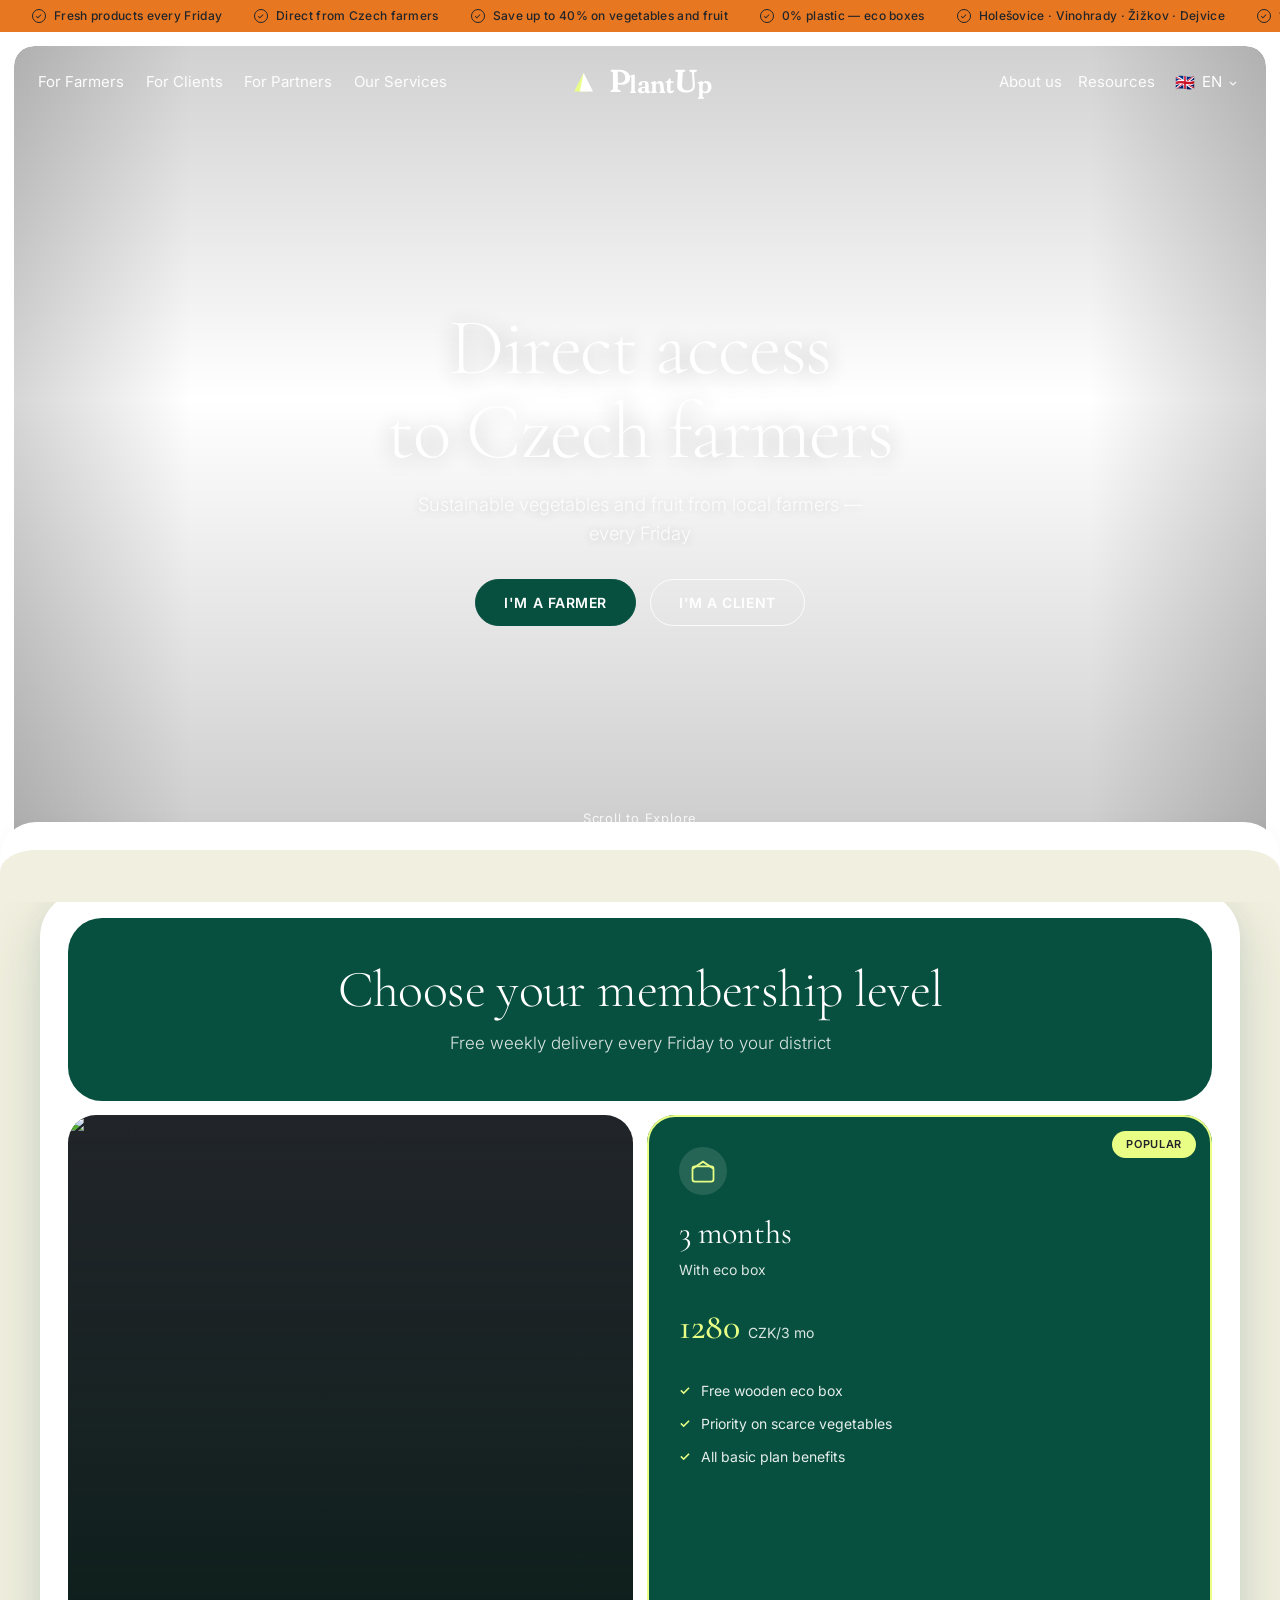
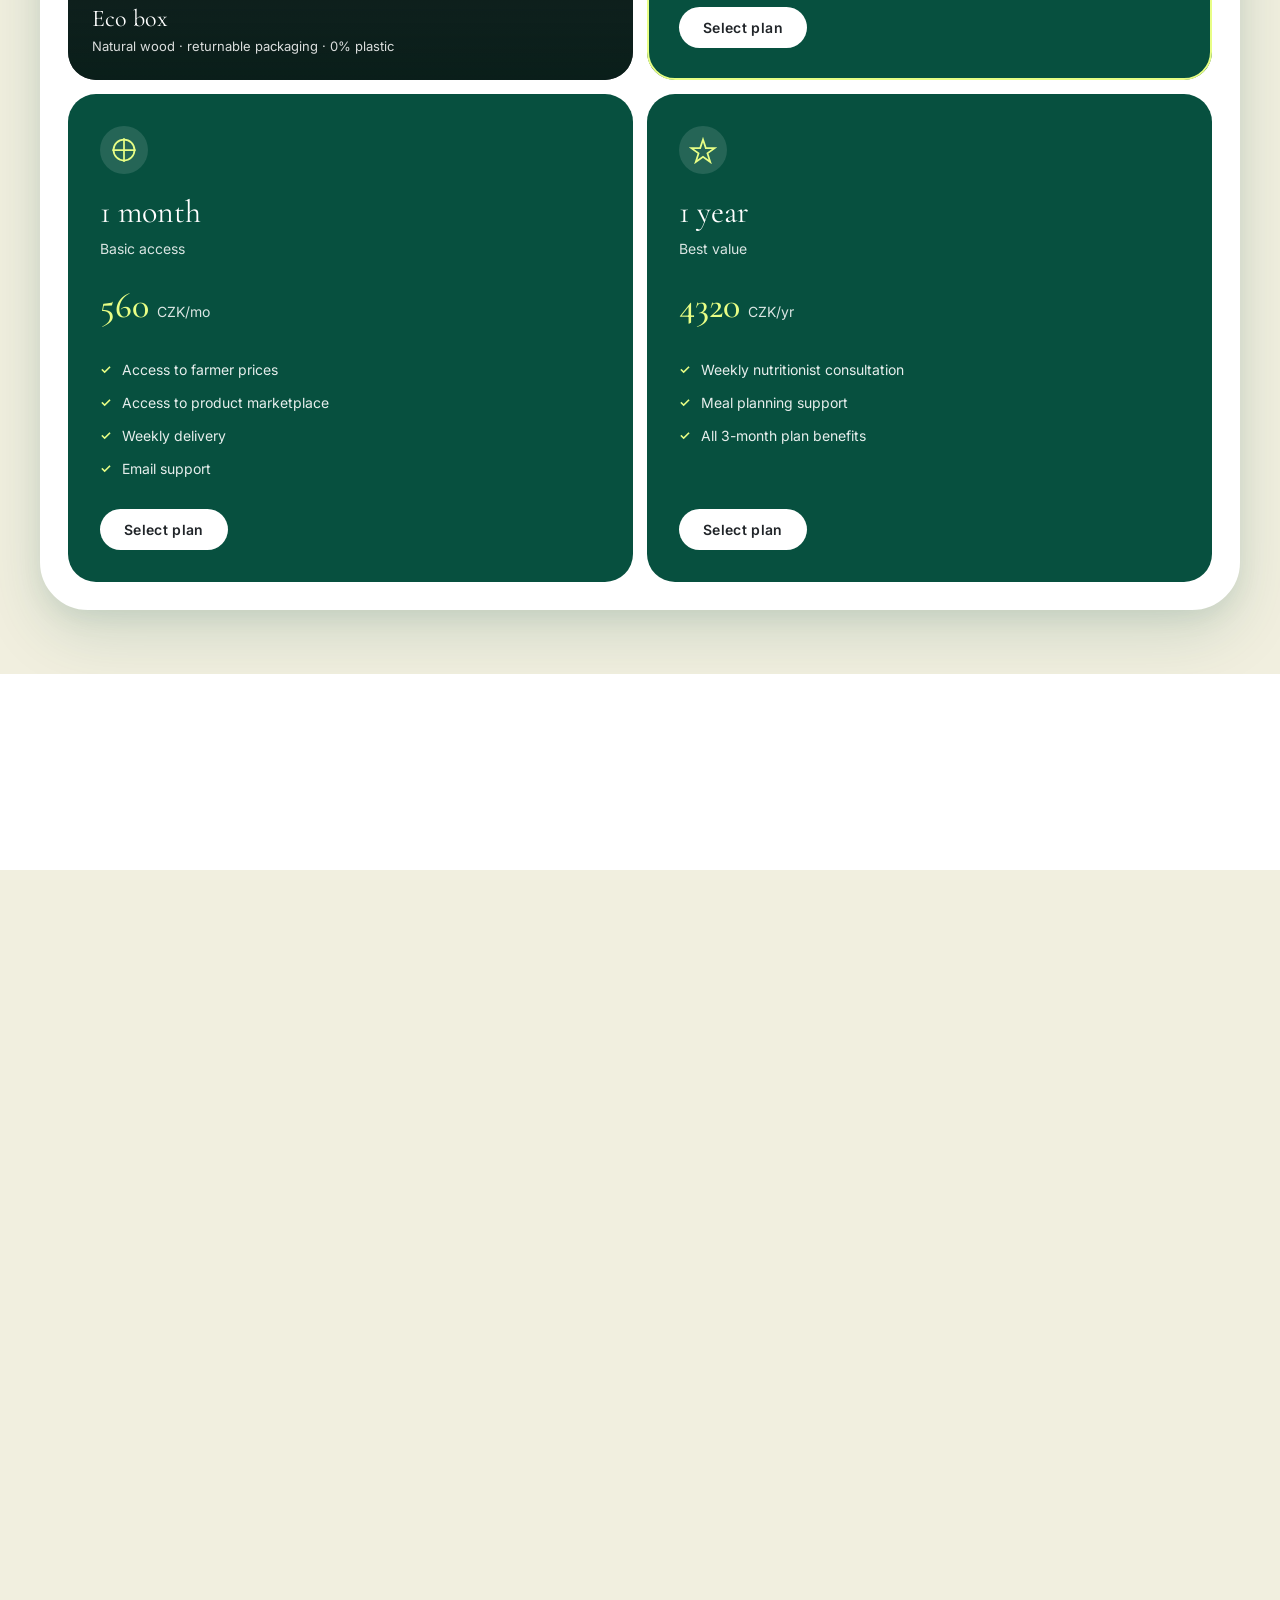
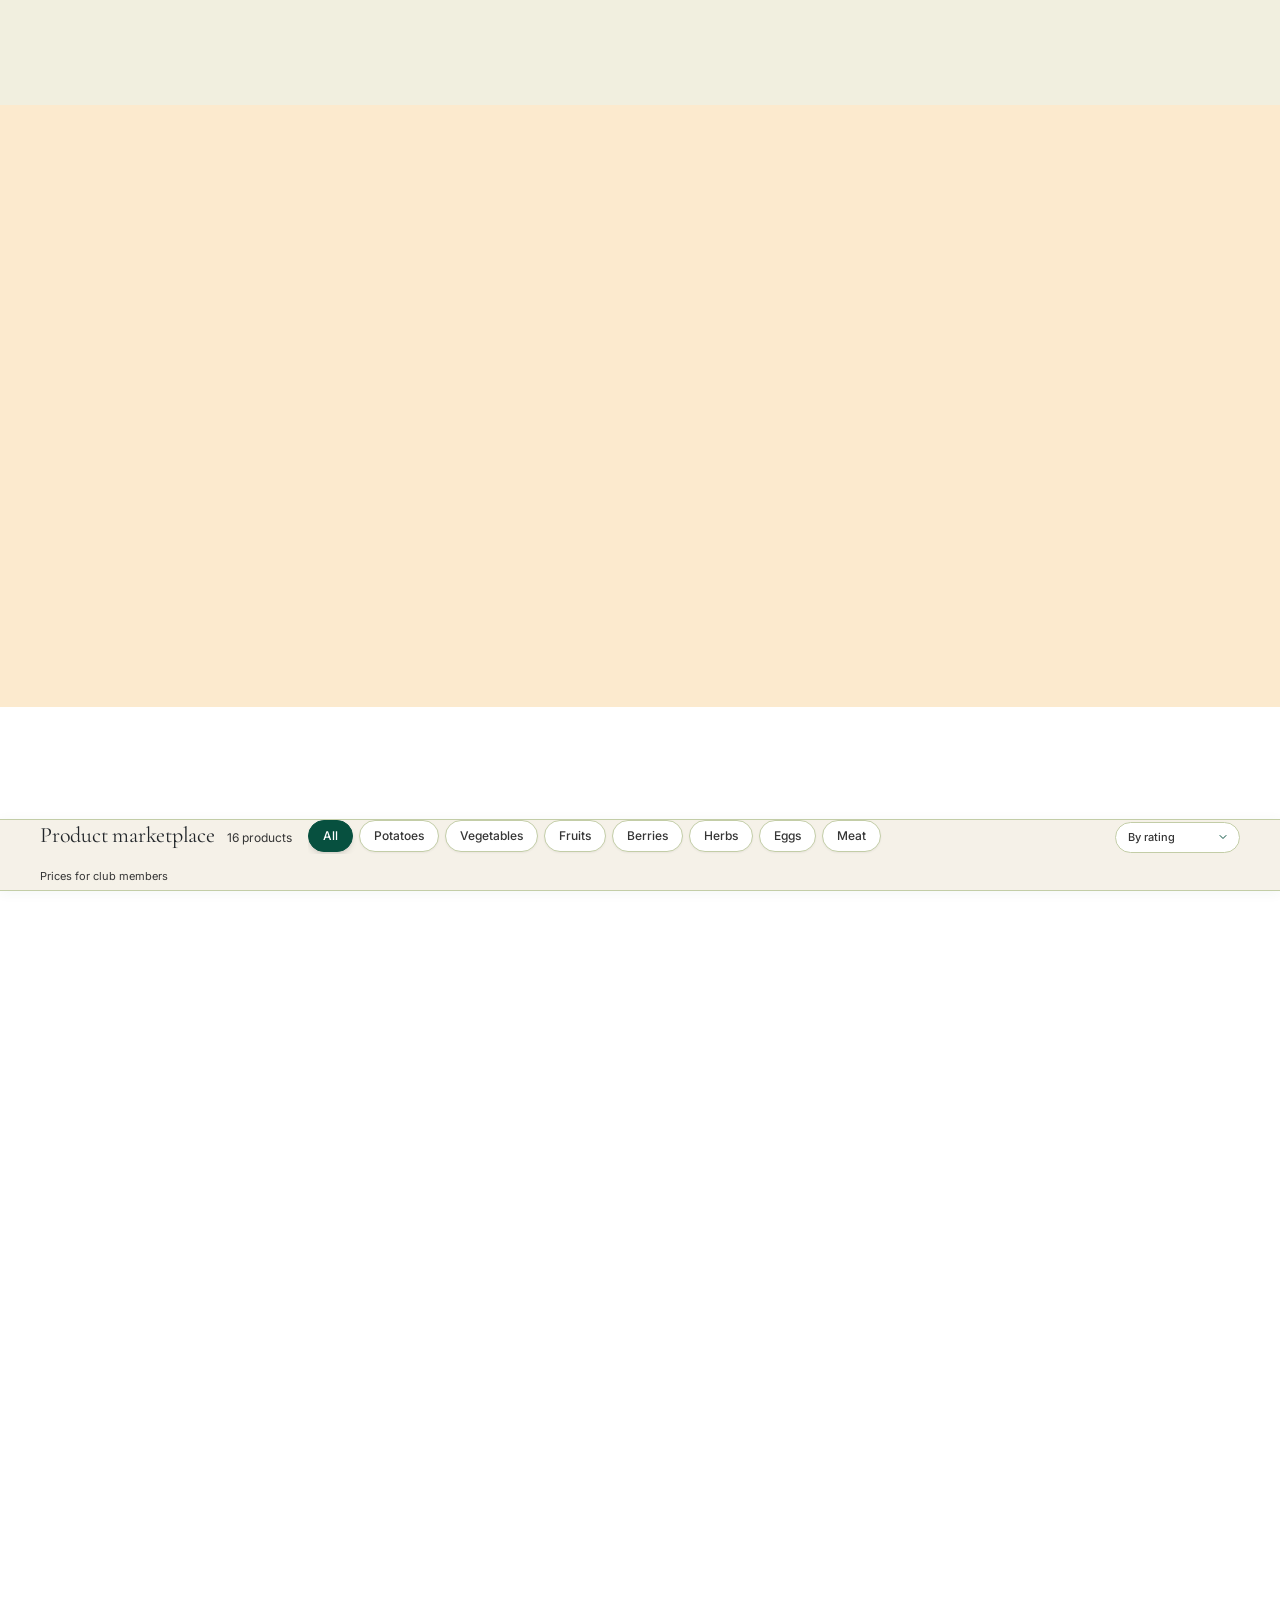
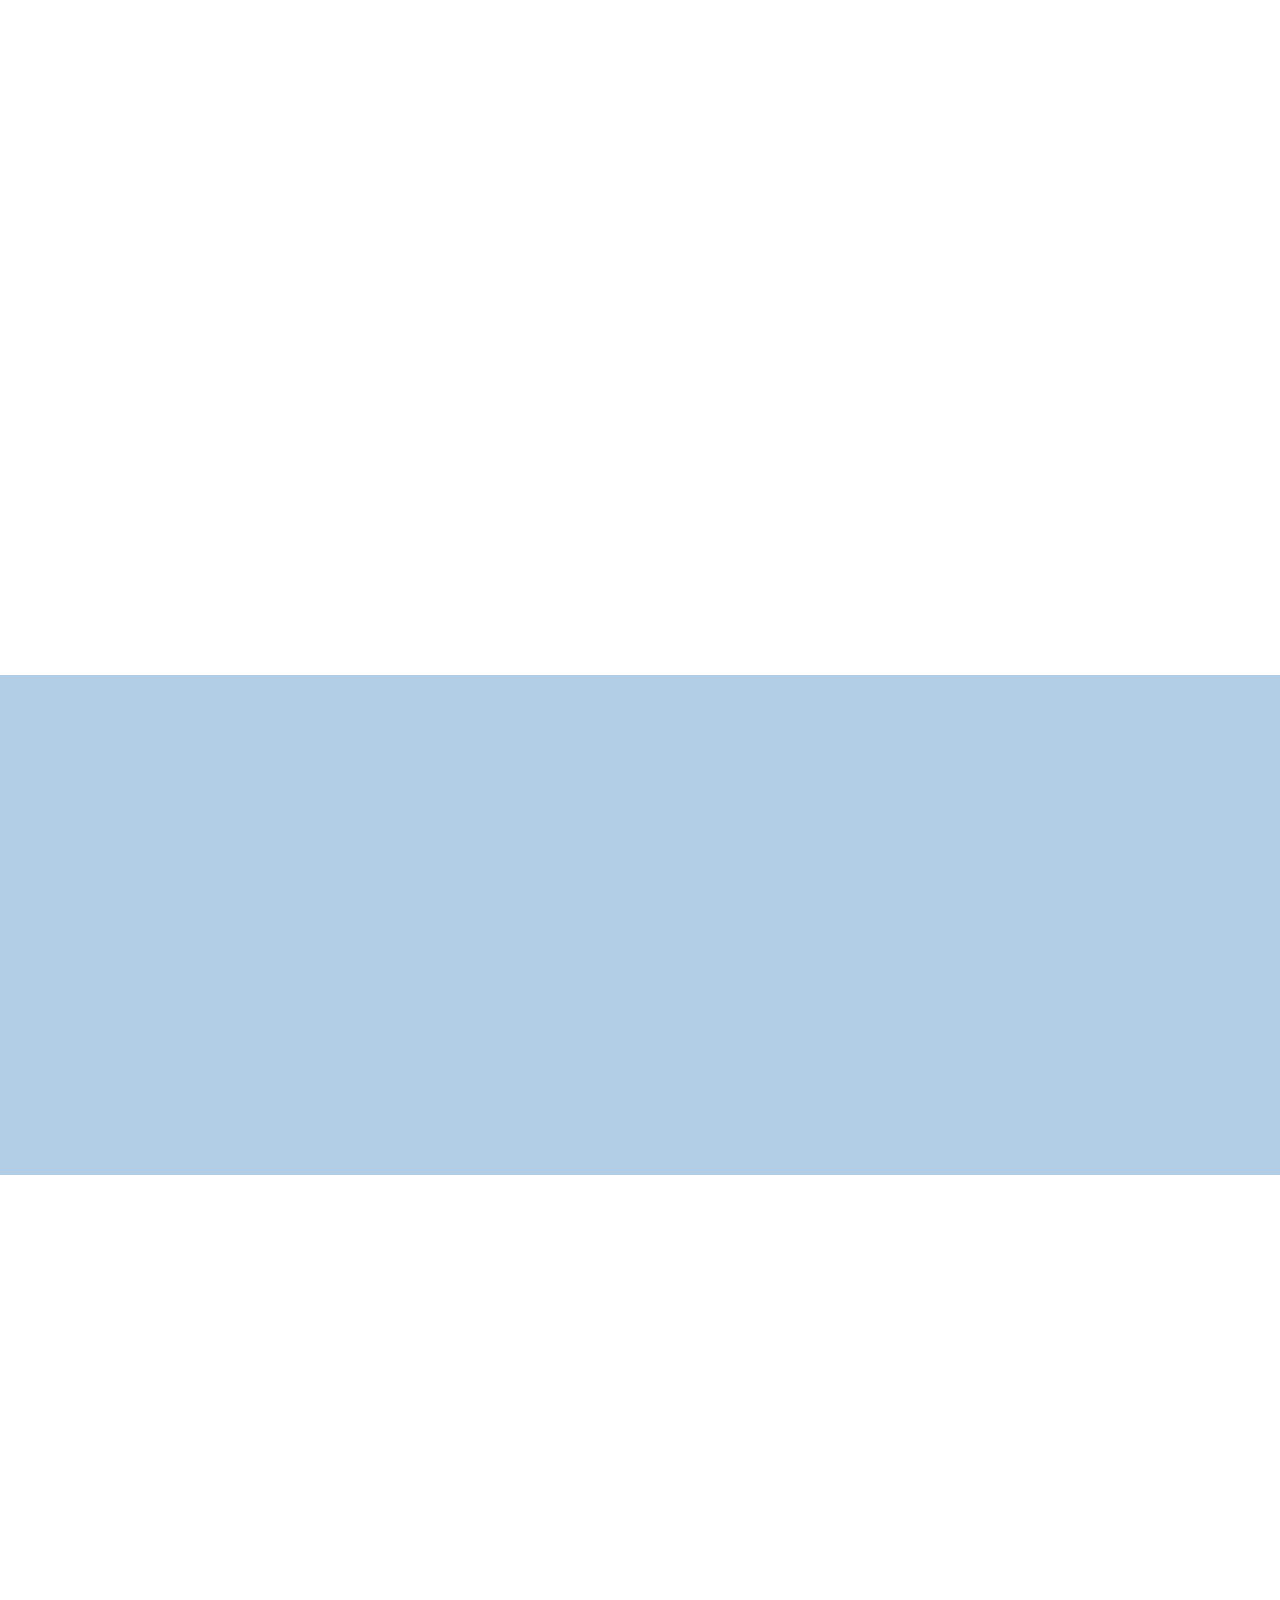
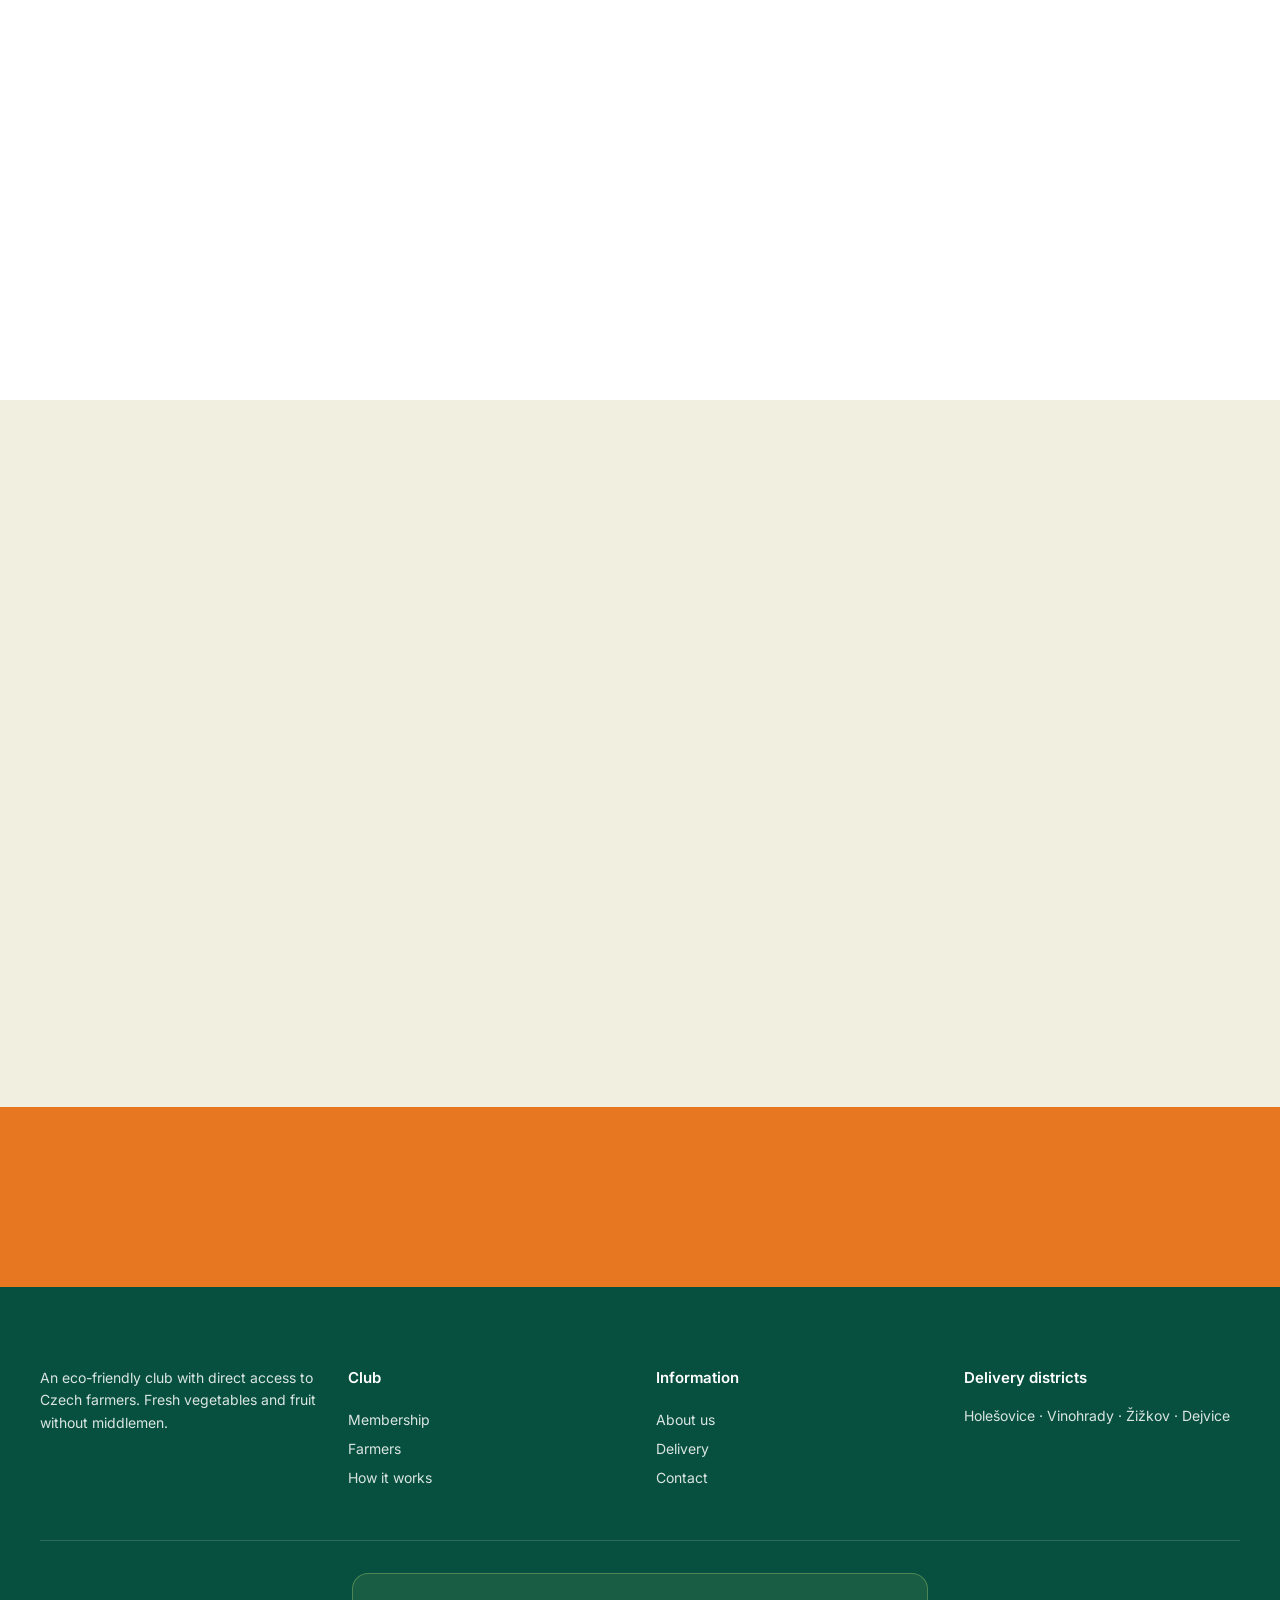
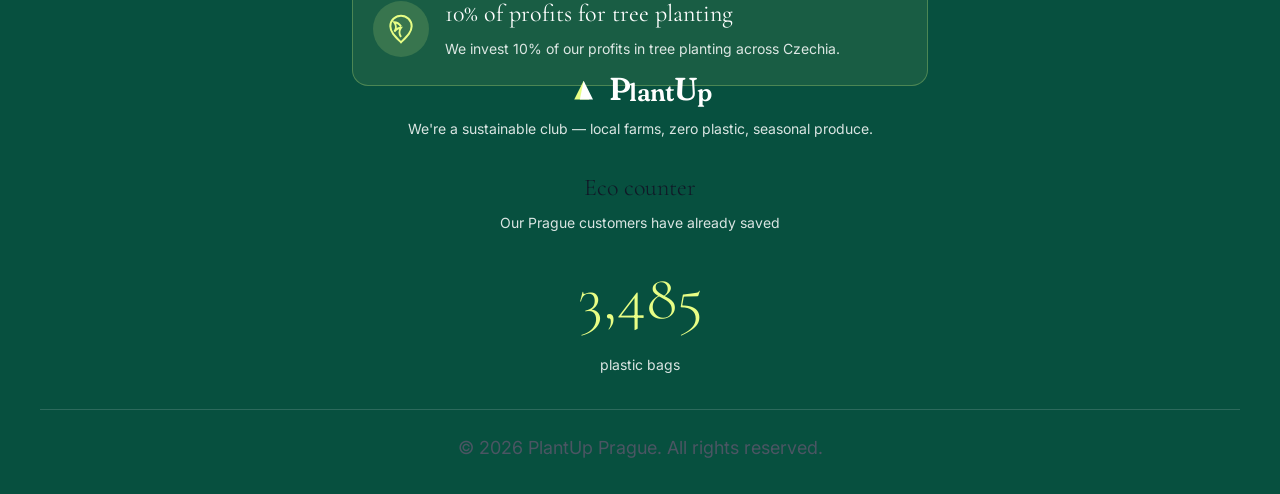
==== commit 00345d5d: "Initial PlantUp SaaS for sale kit: deck, demo hub, and product build." ====
--- a/app/index.html
+++ b/app/index.html
@@ -10,16 +10,16 @@
     <link rel="preconnect" href="https://fonts.gstatic.com" crossorigin>
     <link href="https://fonts.googleapis.com/css2?family=Cormorant+Garamond:ital,wght@0,300;0,400;0,500;0,600;1,300&family=Fraunces:opsz,wght@9..144,500;9..144,600&family=Inter:wght@300;400;500;600&display=swap" rel="stylesheet">
     <link rel="preload" as="image" fetchpriority="high" href="https://images.pexels.com/photos/2132227/pexels-photo-2132227.jpeg?auto=compress&cs=tinysrgb&w=1920">
-  <script type="module" crossorigin src="/assets/main-DCbD5wZS.js"></script>
-  <link rel="modulepreload" crossorigin href="/assets/styles-DX17wzzM.js">
-  <link rel="modulepreload" crossorigin href="/assets/auth-CQpDYLA_.js">
-  <link rel="modulepreload" crossorigin href="/assets/dom-ernDEBDM.js">
-  <link rel="modulepreload" crossorigin href="/assets/ui-Iu01fIn2.js">
-  <link rel="modulepreload" crossorigin href="/assets/products-Bzly2XSj.js">
-  <link rel="modulepreload" crossorigin href="/assets/farms-J7DqhLgw.js">
-  <link rel="stylesheet" crossorigin href="/assets/styles-BjIe6zCh.css">
-  <link rel="stylesheet" crossorigin href="/assets/main-DxaJUgDC.css">
-  <link rel="stylesheet" crossorigin href="/assets/tokens-Dgz6gFMb.css">
+  <script type="module" crossorigin src="./assets/main-CORjmpMv.js"></script>
+  <link rel="modulepreload" crossorigin href="./assets/styles-DX17wzzM.js">
+  <link rel="modulepreload" crossorigin href="./assets/auth-CQpDYLA_.js">
+  <link rel="modulepreload" crossorigin href="./assets/dom-ernDEBDM.js">
+  <link rel="modulepreload" crossorigin href="./assets/ui-Iu01fIn2.js">
+  <link rel="modulepreload" crossorigin href="./assets/products-Bzly2XSj.js">
+  <link rel="modulepreload" crossorigin href="./assets/farms-J7DqhLgw.js">
+  <link rel="stylesheet" crossorigin href="./assets/styles-BjIe6zCh.css">
+  <link rel="stylesheet" crossorigin href="./assets/main-DxaJUgDC.css">
+  <link rel="stylesheet" crossorigin href="./assets/tokens-Dgz6gFMb.css">
 </head>
 <body class="arva-home">
 
@@ -509,7 +509,7 @@
                         <div class="arva-map-visual">
                             <img
                                 class="arva-map-visual__img"
-                                src="/assets/prague-map-QBxobnJ6.png"
+                                src="./assets/prague-map-QBxobnJ6.png"
                                 alt="Mapa doručovacích zón v Praze — Holešovice, Žižkov, Dejvice"
                                 data-i18n-alt="map.svgTitle"
                                 width="1024"
--- a/app/assets/styles-BjIe6zCh.css
+++ b/app/assets/styles-BjIe6zCh.css
@@ -0,0 +1 @@
+*,:before,:after{--tw-border-spacing-x: 0;--tw-border-spacing-y: 0;--tw-translate-x: 0;--tw-translate-y: 0;--tw-rotate: 0;--tw-skew-x: 0;--tw-skew-y: 0;--tw-scale-x: 1;--tw-scale-y: 1;--tw-pan-x: ;--tw-pan-y: ;--tw-pinch-zoom: ;--tw-scroll-snap-strictness: proximity;--tw-gradient-from-position: ;--tw-gradient-via-position: ;--tw-gradient-to-position: ;--tw-ordinal: ;--tw-slashed-zero: ;--tw-numeric-figure: ;--tw-numeric-spacing: ;--tw-numeric-fraction: ;--tw-ring-inset: ;--tw-ring-offset-width: 0px;--tw-ring-offset-color: #fff;--tw-ring-color: rgb(59 130 246 / .5);--tw-ring-offset-shadow: 0 0 #0000;--tw-ring-shadow: 0 0 #0000;--tw-shadow: 0 0 #0000;--tw-shadow-colored: 0 0 #0000;--tw-blur: ;--tw-brightness: ;--tw-contrast: ;--tw-grayscale: ;--tw-hue-rotate: ;--tw-invert: ;--tw-saturate: ;--tw-sepia: ;--tw-drop-shadow: ;--tw-backdrop-blur: ;--tw-backdrop-brightness: ;--tw-backdrop-contrast: ;--tw-backdrop-grayscale: ;--tw-backdrop-hue-rotate: ;--tw-backdrop-invert: ;--tw-backdrop-opacity: ;--tw-backdrop-saturate: ;--tw-backdrop-sepia: ;--tw-contain-size: ;--tw-contain-layout: ;--tw-contain-paint: ;--tw-contain-style: }::backdrop{--tw-border-spacing-x: 0;--tw-border-spacing-y: 0;--tw-translate-x: 0;--tw-translate-y: 0;--tw-rotate: 0;--tw-skew-x: 0;--tw-skew-y: 0;--tw-scale-x: 1;--tw-scale-y: 1;--tw-pan-x: ;--tw-pan-y: ;--tw-pinch-zoom: ;--tw-scroll-snap-strictness: proximity;--tw-gradient-from-position: ;--tw-gradient-via-position: ;--tw-gradient-to-position: ;--tw-ordinal: ;--tw-slashed-zero: ;--tw-numeric-figure: ;--tw-numeric-spacing: ;--tw-numeric-fraction: ;--tw-ring-inset: ;--tw-ring-offset-width: 0px;--tw-ring-offset-color: #fff;--tw-ring-color: rgb(59 130 246 / .5);--tw-ring-offset-shadow: 0 0 #0000;--tw-ring-shadow: 0 0 #0000;--tw-shadow: 0 0 #0000;--tw-shadow-colored: 0 0 #0000;--tw-blur: ;--tw-brightness: ;--tw-contrast: ;--tw-grayscale: ;--tw-hue-rotate: ;--tw-invert: ;--tw-saturate: ;--tw-sepia: ;--tw-drop-shadow: ;--tw-backdrop-blur: ;--tw-backdrop-brightness: ;--tw-backdrop-contrast: ;--tw-backdrop-grayscale: ;--tw-backdrop-hue-rotate: ;--tw-backdrop-invert: ;--tw-backdrop-opacity: ;--tw-backdrop-saturate: ;--tw-backdrop-sepia: ;--tw-contain-size: ;--tw-contain-layout: ;--tw-contain-paint: ;--tw-contain-style: }*,:before,:after{box-sizing:border-box;border-width:0;border-style:solid;border-color:#e5e7eb}:before,:after{--tw-content: ""}html,:host{line-height:1.5;-webkit-text-size-adjust:100%;-moz-tab-size:4;-o-tab-size:4;tab-size:4;font-family:Inter,system-ui,sans-serif;font-feature-settings:normal;font-variation-settings:normal;-webkit-tap-highlight-color:transparent}body{margin:0;line-height:inherit}hr{height:0;color:inherit;border-top-width:1px}abbr:where([title]){-webkit-text-decoration:underline dotted;text-decoration:underline dotted}h1,h2,h3,h4,h5,h6{font-size:inherit;font-weight:inherit}a{color:inherit;text-decoration:inherit}b,strong{font-weight:bolder}code,kbd,samp,pre{font-family:ui-monospace,SFMono-Regular,Menlo,Monaco,Consolas,Liberation Mono,Courier New,monospace;font-feature-settings:normal;font-variation-settings:normal;font-size:1em}small{font-size:80%}sub,sup{font-size:75%;line-height:0;position:relative;vertical-align:baseline}sub{bottom:-.25em}sup{top:-.5em}table{text-indent:0;border-color:inherit;border-collapse:collapse}button,input,optgroup,select,textarea{font-family:inherit;font-feature-settings:inherit;font-variation-settings:inherit;font-size:100%;font-weight:inherit;line-height:inherit;letter-spacing:inherit;color:inherit;margin:0;padding:0}button,select{text-transform:none}button,input:where([type=button]),input:where([type=reset]),input:where([type=submit]){-webkit-appearance:button;background-color:transparent;background-image:none}:-moz-focusring{outline:auto}:-moz-ui-invalid{box-shadow:none}progress{vertical-align:baseline}::-webkit-inner-spin-button,::-webkit-outer-spin-button{height:auto}[type=search]{-webkit-appearance:textfield;outline-offset:-2px}::-webkit-search-decoration{-webkit-appearance:none}::-webkit-file-upload-button{-webkit-appearance:button;font:inherit}summary{display:list-item}blockquote,dl,dd,h1,h2,h3,h4,h5,h6,hr,figure,p,pre{margin:0}fieldset{margin:0;padding:0}legend{padding:0}ol,ul,menu{list-style:none;margin:0;padding:0}dialog{padding:0}textarea{resize:vertical}input::-moz-placeholder,textarea::-moz-placeholder{opacity:1;color:#9ca3af}input::placeholder,textarea::placeholder{opacity:1;color:#9ca3af}button,[role=button]{cursor:pointer}:disabled{cursor:default}img,svg,video,canvas,audio,iframe,embed,object{display:block;vertical-align:middle}img,video{max-width:100%;height:auto}[hidden]:where(:not([hidden=until-found])){display:none}html{scroll-behavior:smooth;min-height:100vh;height:100%;overflow-x:hidden}body{font-family:Inter,system-ui,sans-serif;--tw-text-opacity: 1;color:rgb(17 24 39 / var(--tw-text-opacity, 1));-webkit-font-smoothing:antialiased;-moz-osx-font-smoothing:grayscale;background:linear-gradient(to bottom,#fffef7,#fdf4d6,#f5e6c8);min-height:100vh;height:100%;overflow-x:hidden}@media(min-width:768px){body{background-attachment:fixed}}.product-card:hover,.farmer-card:hover{transform:translateY(-4px)!important;box-shadow:0 20px 25px -5px #0000001a,0 10px 10px -5px #0000000a!important}.product-card,.farmer-card,article.product-card,article.farmer-card{transition:transform .3s ease,box-shadow .3s ease!important}.product-card:hover,.farmer-card:hover,article.product-card:hover,article.farmer-card:hover{transform:translateY(-4px)!important;box-shadow:0 20px 25px -5px #0000001a,0 10px 10px -5px #0000000a!important}.photo-upload-area{border:2px dashed #e5e7eb;border-radius:.75rem;padding:2rem;text-align:center;cursor:pointer;transition:all .3s;background:#ffffff80}.photo-upload-area:hover{border-color:#84a93c;background:#84a93c0d}.upload-placeholder{display:flex;flex-direction:column;align-items:center;justify-content:center}.photos-grid{display:grid;grid-template-columns:repeat(auto-fill,minmax(200px,1fr));gap:1rem;margin-top:1rem}@media(max-width:768px){.photos-grid{grid-template-columns:repeat(auto-fill,minmax(150px,1fr));gap:.75rem}}.btn-primary{background:#84a93c;color:#fff;padding:.625rem 1.25rem;border:none;border-radius:.5rem;font-weight:600;cursor:pointer;transition:all .2s}.btn-primary:hover{background:#6b8a31}.btn-secondary{background:#f3f4f6;color:#374151;padding:.625rem 1.25rem;border:none;border-radius:.5rem;font-weight:600;cursor:pointer;transition:all .2s}.btn-secondary:hover{background:#e5e7eb}h1{margin-bottom:1rem;font-size:2.25rem;line-height:2.5rem;font-weight:700;letter-spacing:-.025em;--tw-text-opacity: 1;color:rgb(17 24 39 / var(--tw-text-opacity, 1))}@media(min-width:768px){h1{font-size:3.75rem;line-height:1}}h2{margin-bottom:1rem;font-size:1.875rem;line-height:2.25rem;font-weight:700;--tw-text-opacity: 1;color:rgb(17 24 39 / var(--tw-text-opacity, 1))}@media(min-width:768px){h2{font-size:2.25rem;line-height:2.5rem}}h3{margin-bottom:.5rem;font-size:1.25rem;line-height:1.75rem;font-weight:600;--tw-text-opacity: 1;color:rgb(17 24 39 / var(--tw-text-opacity, 1))}@media(min-width:768px){h3{font-size:1.5rem;line-height:2rem}}p{font-size:1rem;line-height:1.5rem;line-height:1.625;--tw-text-opacity: 1;color:rgb(75 85 99 / var(--tw-text-opacity, 1))}@media(min-width:768px){p{font-size:1.125rem;line-height:1.75rem}}section,.hero,.membership,.farmers,.how-it-works,.marketplace{background-color:transparent}body:after{content:"";position:fixed;bottom:0;left:0;right:0;height:250px;background:linear-gradient(to bottom,transparent,rgba(132,169,60,.15));pointer-events:none;z-index:0}.\!container{width:100%!important}.container{width:100%}@media(min-width:640px){.\!container{max-width:640px!important}.container{max-width:640px}}@media(min-width:768px){.\!container{max-width:768px!important}.container{max-width:768px}}@media(min-width:1024px){.\!container{max-width:1024px!important}.container{max-width:1024px}}@media(min-width:1280px){.\!container{max-width:1280px!important}.container{max-width:1280px}}@media(min-width:1536px){.\!container{max-width:1536px!important}.container{max-width:1536px}}.btn-primary{display:inline-flex;align-items:center;justify-content:center;gap:.5rem;border-radius:.75rem;--tw-bg-opacity: 1;background-color:rgb(132 169 60 / var(--tw-bg-opacity, 1));padding:.75rem 1.5rem;font-weight:600;--tw-text-opacity: 1;color:rgb(255 255 255 / var(--tw-text-opacity, 1))}.btn-primary:hover{--tw-translate-y: -.125rem;transform:translate(var(--tw-translate-x),var(--tw-translate-y)) rotate(var(--tw-rotate)) skew(var(--tw-skew-x)) skewY(var(--tw-skew-y)) scaleX(var(--tw-scale-x)) scaleY(var(--tw-scale-y));--tw-bg-opacity: 1;background-color:rgb(107 138 49 / var(--tw-bg-opacity, 1));--tw-shadow: 0 10px 15px -3px rgb(0 0 0 / .1), 0 4px 6px -4px rgb(0 0 0 / .1);--tw-shadow-colored: 0 10px 15px -3px var(--tw-shadow-color), 0 4px 6px -4px var(--tw-shadow-color);box-shadow:var(--tw-ring-offset-shadow, 0 0 #0000),var(--tw-ring-shadow, 0 0 #0000),var(--tw-shadow)}.btn-primary{transition-property:all;transition-timing-function:cubic-bezier(.4,0,.2,1);transition-duration:.2s}.btn-primary:active{--tw-scale-x: .95;--tw-scale-y: .95;transform:translate(var(--tw-translate-x),var(--tw-translate-y)) rotate(var(--tw-rotate)) skew(var(--tw-skew-x)) skewY(var(--tw-skew-y)) scaleX(var(--tw-scale-x)) scaleY(var(--tw-scale-y))}.btn-secondary{display:inline-flex;align-items:center;justify-content:center;gap:.5rem;border-radius:.75rem;border-width:2px;--tw-border-opacity: 1;border-color:rgb(132 169 60 / var(--tw-border-opacity, 1));background-color:transparent;padding:.75rem 1.5rem;font-weight:600;--tw-text-opacity: 1;color:rgb(132 169 60 / var(--tw-text-opacity, 1))}.btn-secondary:hover{--tw-translate-y: -.125rem;transform:translate(var(--tw-translate-x),var(--tw-translate-y)) rotate(var(--tw-rotate)) skew(var(--tw-skew-x)) skewY(var(--tw-skew-y)) scaleX(var(--tw-scale-x)) scaleY(var(--tw-scale-y));background-color:#84a93c1a;--tw-shadow: 0 10px 15px -3px rgb(0 0 0 / .1), 0 4px 6px -4px rgb(0 0 0 / .1);--tw-shadow-colored: 0 10px 15px -3px var(--tw-shadow-color), 0 4px 6px -4px var(--tw-shadow-color);box-shadow:var(--tw-ring-offset-shadow, 0 0 #0000),var(--tw-ring-shadow, 0 0 #0000),var(--tw-shadow)}.btn-secondary{transition-property:all;transition-timing-function:cubic-bezier(.4,0,.2,1);transition-duration:.2s}.btn-secondary:active{--tw-scale-x: .95;--tw-scale-y: .95;transform:translate(var(--tw-translate-x),var(--tw-translate-y)) rotate(var(--tw-rotate)) skew(var(--tw-skew-x)) skewY(var(--tw-skew-y)) scaleX(var(--tw-scale-x)) scaleY(var(--tw-scale-y))}.btn-accent{background:#84a93c;color:#fff;padding:.625rem 1.25rem;border:none;border-radius:.5rem;font-weight:600;cursor:pointer;transition:all .2s}.btn-accent:hover{background:#6b8a31}.btn-accent{display:inline-flex;align-items:center;justify-content:center;gap:.5rem;border-radius:.75rem;--tw-bg-opacity: 1;background-color:rgb(132 169 60 / var(--tw-bg-opacity, 1));padding:.75rem 1.5rem;font-weight:600;--tw-text-opacity: 1;color:rgb(255 255 255 / var(--tw-text-opacity, 1))}.btn-accent:hover{--tw-translate-y: -.125rem;transform:translate(var(--tw-translate-x),var(--tw-translate-y)) rotate(var(--tw-rotate)) skew(var(--tw-skew-x)) skewY(var(--tw-skew-y)) scaleX(var(--tw-scale-x)) scaleY(var(--tw-scale-y));--tw-bg-opacity: 1;background-color:rgb(107 138 49 / var(--tw-bg-opacity, 1));--tw-shadow: 0 10px 15px -3px rgb(0 0 0 / .1), 0 4px 6px -4px rgb(0 0 0 / .1);--tw-shadow-colored: 0 10px 15px -3px var(--tw-shadow-color), 0 4px 6px -4px var(--tw-shadow-color);box-shadow:var(--tw-ring-offset-shadow, 0 0 #0000),var(--tw-ring-shadow, 0 0 #0000),var(--tw-shadow)}.btn-accent{transition-property:all;transition-timing-function:cubic-bezier(.4,0,.2,1);transition-duration:.2s}.btn-accent:active{--tw-scale-x: .95;--tw-scale-y: .95;transform:translate(var(--tw-translate-x),var(--tw-translate-y)) rotate(var(--tw-rotate)) skew(var(--tw-skew-x)) skewY(var(--tw-skew-y)) scaleX(var(--tw-scale-x)) scaleY(var(--tw-scale-y))}.btn-outline-olive{background:#f3f4f6;color:#374151;padding:.625rem 1.25rem;border:none;border-radius:.5rem;font-weight:600;cursor:pointer;transition:all .2s}.btn-outline-olive:hover{background:#e5e7eb}.btn-outline-olive{display:inline-flex;align-items:center;justify-content:center;gap:.5rem;border-radius:.75rem;border-width:2px;--tw-border-opacity: 1;border-color:rgb(132 169 60 / var(--tw-border-opacity, 1));background-color:transparent;padding:.75rem 1.5rem;font-weight:600;--tw-text-opacity: 1;color:rgb(132 169 60 / var(--tw-text-opacity, 1))}.btn-outline-olive:hover{--tw-translate-y: -.125rem;transform:translate(var(--tw-translate-x),var(--tw-translate-y)) rotate(var(--tw-rotate)) skew(var(--tw-skew-x)) skewY(var(--tw-skew-y)) scaleX(var(--tw-scale-x)) scaleY(var(--tw-scale-y));background-color:#84a93c1a;--tw-shadow: 0 10px 15px -3px rgb(0 0 0 / .1), 0 4px 6px -4px rgb(0 0 0 / .1);--tw-shadow-colored: 0 10px 15px -3px var(--tw-shadow-color), 0 4px 6px -4px var(--tw-shadow-color);box-shadow:var(--tw-ring-offset-shadow, 0 0 #0000),var(--tw-ring-shadow, 0 0 #0000),var(--tw-shadow)}.btn-outline-olive{transition-property:all;transition-timing-function:cubic-bezier(.4,0,.2,1);transition-duration:.2s}.btn-outline-olive:active{--tw-scale-x: .95;--tw-scale-y: .95;transform:translate(var(--tw-translate-x),var(--tw-translate-y)) rotate(var(--tw-rotate)) skew(var(--tw-skew-x)) skewY(var(--tw-skew-y)) scaleX(var(--tw-scale-x)) scaleY(var(--tw-scale-y))}.\!card,.card{border-radius:1rem;border-width:1px;border-color:#ffffff80;background-color:#ffffffe6;padding:2rem;--tw-shadow: 0 10px 15px -3px rgb(0 0 0 / .1), 0 4px 6px -4px rgb(0 0 0 / .1);--tw-shadow-colored: 0 10px 15px -3px var(--tw-shadow-color), 0 4px 6px -4px var(--tw-shadow-color);box-shadow:var(--tw-ring-offset-shadow, 0 0 #0000),var(--tw-ring-shadow, 0 0 #0000),var(--tw-shadow);--tw-backdrop-blur: blur(12px);-webkit-backdrop-filter:var(--tw-backdrop-blur) var(--tw-backdrop-brightness) var(--tw-backdrop-contrast) var(--tw-backdrop-grayscale) var(--tw-backdrop-hue-rotate) var(--tw-backdrop-invert) var(--tw-backdrop-opacity) var(--tw-backdrop-saturate) var(--tw-backdrop-sepia);backdrop-filter:var(--tw-backdrop-blur) var(--tw-backdrop-brightness) var(--tw-backdrop-contrast) var(--tw-backdrop-grayscale) var(--tw-backdrop-hue-rotate) var(--tw-backdrop-invert) var(--tw-backdrop-opacity) var(--tw-backdrop-saturate) var(--tw-backdrop-sepia)}.\!card:hover,.card:hover{--tw-translate-y: -.25rem;transform:translate(var(--tw-translate-x),var(--tw-translate-y)) rotate(var(--tw-rotate)) skew(var(--tw-skew-x)) skewY(var(--tw-skew-y)) scaleX(var(--tw-scale-x)) scaleY(var(--tw-scale-y));--tw-shadow: 0 20px 25px -5px rgb(0 0 0 / .1), 0 8px 10px -6px rgb(0 0 0 / .1);--tw-shadow-colored: 0 20px 25px -5px var(--tw-shadow-color), 0 8px 10px -6px var(--tw-shadow-color);box-shadow:var(--tw-ring-offset-shadow, 0 0 #0000),var(--tw-ring-shadow, 0 0 #0000),var(--tw-shadow)}.\!card,.card{transition-property:all;transition-timing-function:cubic-bezier(.4,0,.2,1);transition-duration:.3s}.membership-card,.farmer-card,.product-card{border-radius:1rem;border-width:1px;border-color:#ffffff80;background-color:#ffffffe6;padding:2rem;--tw-shadow: 0 10px 15px -3px rgb(0 0 0 / .1), 0 4px 6px -4px rgb(0 0 0 / .1);--tw-shadow-colored: 0 10px 15px -3px var(--tw-shadow-color), 0 4px 6px -4px var(--tw-shadow-color);box-shadow:var(--tw-ring-offset-shadow, 0 0 #0000),var(--tw-ring-shadow, 0 0 #0000),var(--tw-shadow);--tw-backdrop-blur: blur(12px);-webkit-backdrop-filter:var(--tw-backdrop-blur) var(--tw-backdrop-brightness) var(--tw-backdrop-contrast) var(--tw-backdrop-grayscale) var(--tw-backdrop-hue-rotate) var(--tw-backdrop-invert) var(--tw-backdrop-opacity) var(--tw-backdrop-saturate) var(--tw-backdrop-sepia);backdrop-filter:var(--tw-backdrop-blur) var(--tw-backdrop-brightness) var(--tw-backdrop-contrast) var(--tw-backdrop-grayscale) var(--tw-backdrop-hue-rotate) var(--tw-backdrop-invert) var(--tw-backdrop-opacity) var(--tw-backdrop-saturate) var(--tw-backdrop-sepia)}.membership-card:hover,.farmer-card:hover,.product-card:hover{--tw-translate-y: -.25rem;transform:translate(var(--tw-translate-x),var(--tw-translate-y)) rotate(var(--tw-rotate)) skew(var(--tw-skew-x)) skewY(var(--tw-skew-y)) scaleX(var(--tw-scale-x)) scaleY(var(--tw-scale-y));--tw-shadow: 0 20px 25px -5px rgb(0 0 0 / .1), 0 8px 10px -6px rgb(0 0 0 / .1);--tw-shadow-colored: 0 20px 25px -5px var(--tw-shadow-color), 0 8px 10px -6px var(--tw-shadow-color);box-shadow:var(--tw-ring-offset-shadow, 0 0 #0000),var(--tw-ring-shadow, 0 0 #0000),var(--tw-shadow)}.membership-card,.farmer-card,.product-card{transition-property:all;transition-timing-function:cubic-bezier(.4,0,.2,1);transition-duration:.3s}@media(max-width:640px){.membership-card,.farmer-card,.product-card{border-radius:.75rem;padding:1.5rem}}.membership-card.popular,.farmer-card.popular,.product-card.popular{position:relative;--tw-scale-x: 1.02;--tw-scale-y: 1.02;transform:translate(var(--tw-translate-x),var(--tw-translate-y)) rotate(var(--tw-rotate)) skew(var(--tw-skew-x)) skewY(var(--tw-skew-y)) scaleX(var(--tw-scale-x)) scaleY(var(--tw-scale-y));--tw-shadow: 0 25px 50px -12px rgb(0 0 0 / .25);--tw-shadow-colored: 0 25px 50px -12px var(--tw-shadow-color);box-shadow:var(--tw-ring-offset-shadow, 0 0 #0000),var(--tw-ring-shadow, 0 0 #0000),var(--tw-shadow);--tw-ring-offset-shadow: var(--tw-ring-inset) 0 0 0 var(--tw-ring-offset-width) var(--tw-ring-offset-color);--tw-ring-shadow: var(--tw-ring-inset) 0 0 0 calc(2px + var(--tw-ring-offset-width)) var(--tw-ring-color);box-shadow:var(--tw-ring-offset-shadow),var(--tw-ring-shadow),var(--tw-shadow, 0 0 #0000);--tw-ring-opacity: 1;--tw-ring-color: rgb(132 169 60 / var(--tw-ring-opacity, 1))}.membership-card.popular:before,.farmer-card.popular:before,.product-card.popular:before{content:"🔥 Популярный";position:absolute;top:-.75rem;left:50%;--tw-translate-x: -50%;transform:translate(var(--tw-translate-x),var(--tw-translate-y)) rotate(var(--tw-rotate)) skew(var(--tw-skew-x)) skewY(var(--tw-skew-y)) scaleX(var(--tw-scale-x)) scaleY(var(--tw-scale-y));white-space:nowrap;border-radius:9999px;--tw-bg-opacity: 1;background-color:rgb(132 169 60 / var(--tw-bg-opacity, 1));padding:.25rem 1rem;font-size:.75rem;line-height:1rem;font-weight:500;--tw-text-opacity: 1;color:rgb(255 255 255 / var(--tw-text-opacity, 1))}@media(max-width:640px){.membership-card.popular,.farmer-card.popular,.product-card.popular{--tw-scale-x: 1;--tw-scale-y: 1;transform:translate(var(--tw-translate-x),var(--tw-translate-y)) rotate(var(--tw-rotate)) skew(var(--tw-skew-x)) skewY(var(--tw-skew-y)) scaleX(var(--tw-scale-x)) scaleY(var(--tw-scale-y))}}.filter-btn{border-radius:9999px;border-width:1px;--tw-border-opacity: 1;border-color:rgb(229 231 235 / var(--tw-border-opacity, 1));--tw-bg-opacity: 1;background-color:rgb(255 255 255 / var(--tw-bg-opacity, 1));padding:.5rem 1rem;font-weight:500;--tw-text-opacity: 1;color:rgb(55 65 81 / var(--tw-text-opacity, 1))}.filter-btn:hover{border-color:#84a93c66;background-color:#84a93c0d;--tw-text-opacity: 1;color:rgb(132 169 60 / var(--tw-text-opacity, 1))}.filter-btn{transition-property:all;transition-timing-function:cubic-bezier(.4,0,.2,1);transition-duration:.2s;transition-timing-function:cubic-bezier(0,0,.2,1);--tw-shadow: 0 1px 2px 0 rgb(0 0 0 / .05);--tw-shadow-colored: 0 1px 2px 0 var(--tw-shadow-color);box-shadow:var(--tw-ring-offset-shadow, 0 0 #0000),var(--tw-ring-shadow, 0 0 #0000),var(--tw-shadow)}.filter-btn.active{--tw-border-opacity: 1;border-color:rgb(132 169 60 / var(--tw-border-opacity, 1));--tw-bg-opacity: 1;background-color:rgb(132 169 60 / var(--tw-bg-opacity, 1));--tw-text-opacity: 1;color:rgb(255 255 255 / var(--tw-text-opacity, 1));--tw-shadow: 0 4px 6px -1px rgb(0 0 0 / .1), 0 2px 4px -2px rgb(0 0 0 / .1);--tw-shadow-colored: 0 4px 6px -1px var(--tw-shadow-color), 0 2px 4px -2px var(--tw-shadow-color);box-shadow:var(--tw-ring-offset-shadow, 0 0 #0000),var(--tw-ring-shadow, 0 0 #0000),var(--tw-shadow)}@media(max-width:767px){.filter-btn:hover{transform:none}}section{padding-top:5rem;padding-bottom:5rem}@media(min-width:768px){section{padding-top:7rem;padding-bottom:7rem}}.hero{position:relative;background-color:transparent;min-height:100vh;display:flex;align-items:center;padding-bottom:8rem}.hero h1{margin-bottom:1.5rem;font-size:3rem;font-weight:800;line-height:1.1;letter-spacing:-.025em}@media(min-width:768px){.hero h1{font-size:4.5rem;line-height:1}}.hero h1{color:#5c4d3a}.hero p{margin-left:auto;margin-right:auto;margin-bottom:2.5rem;max-width:42rem;font-size:1.25rem;line-height:1.75rem;line-height:1.625;--tw-text-opacity: 1;color:rgb(75 85 99 / var(--tw-text-opacity, 1))}.hero .btn-hero-primary{display:inline-flex;align-items:center;justify-content:center}.hero .btn-hero-primary>:not([hidden])~:not([hidden]){--tw-space-x-reverse: 0;margin-right:calc(.5rem * var(--tw-space-x-reverse));margin-left:calc(.5rem * calc(1 - var(--tw-space-x-reverse)))}.hero .btn-hero-primary{border-radius:9999px;--tw-bg-opacity: 1;background-color:rgb(132 169 60 / var(--tw-bg-opacity, 1));padding:.75rem 1.5rem;font-size:1.125rem;line-height:1.75rem;font-weight:600;--tw-text-opacity: 1;color:rgb(255 255 255 / var(--tw-text-opacity, 1));--tw-shadow: 0 10px 15px -3px rgb(0 0 0 / .1), 0 4px 6px -4px rgb(0 0 0 / .1);--tw-shadow-colored: 0 10px 15px -3px var(--tw-shadow-color), 0 4px 6px -4px var(--tw-shadow-color);box-shadow:var(--tw-ring-offset-shadow, 0 0 #0000),var(--tw-ring-shadow, 0 0 #0000),var(--tw-shadow);transition-property:all;transition-timing-function:cubic-bezier(.4,0,.2,1);transition-duration:.3s}.hero .btn-hero-primary:hover{--tw-scale-x: 1.05;--tw-scale-y: 1.05;transform:translate(var(--tw-translate-x),var(--tw-translate-y)) rotate(var(--tw-rotate)) skew(var(--tw-skew-x)) skewY(var(--tw-skew-y)) scaleX(var(--tw-scale-x)) scaleY(var(--tw-scale-y));--tw-bg-opacity: 1;background-color:rgb(107 138 49 / var(--tw-bg-opacity, 1));--tw-shadow: 0 20px 25px -5px rgb(0 0 0 / .1), 0 8px 10px -6px rgb(0 0 0 / .1);--tw-shadow-colored: 0 20px 25px -5px var(--tw-shadow-color), 0 8px 10px -6px var(--tw-shadow-color);box-shadow:var(--tw-ring-offset-shadow, 0 0 #0000),var(--tw-ring-shadow, 0 0 #0000),var(--tw-shadow)}.hero .btn-hero-secondary{display:inline-flex;align-items:center;justify-content:center}.hero .btn-hero-secondary>:not([hidden])~:not([hidden]){--tw-space-x-reverse: 0;margin-right:calc(.5rem * var(--tw-space-x-reverse));margin-left:calc(.5rem * calc(1 - var(--tw-space-x-reverse)))}.hero .btn-hero-secondary{border-radius:9999px;border-width:2px;--tw-border-opacity: 1;border-color:rgb(132 169 60 / var(--tw-border-opacity, 1));padding:.75rem 1.5rem;font-size:1.125rem;line-height:1.75rem;font-weight:600;--tw-text-opacity: 1;color:rgb(132 169 60 / var(--tw-text-opacity, 1));transition-property:all;transition-timing-function:cubic-bezier(.4,0,.2,1);transition-duration:.3s}.hero .btn-hero-secondary:hover{--tw-scale-x: 1.05;--tw-scale-y: 1.05;transform:translate(var(--tw-translate-x),var(--tw-translate-y)) rotate(var(--tw-rotate)) skew(var(--tw-skew-x)) skewY(var(--tw-skew-y)) scaleX(var(--tw-scale-x)) scaleY(var(--tw-scale-y));--tw-bg-opacity: 1;background-color:rgb(132 169 60 / var(--tw-bg-opacity, 1));--tw-text-opacity: 1;color:rgb(255 255 255 / var(--tw-text-opacity, 1))}.sticky-nav{position:sticky;top:0;z-index:100;background:#fffffff2;backdrop-filter:blur(16px);-webkit-backdrop-filter:blur(16px);border-bottom:1px solid rgba(132,169,60,.1);transform:translateZ(0);will-change:transform}@media(max-width:767px){.sticky-nav{top:0!important}}.nav-link{--tw-text-opacity: 1;color:rgb(17 24 39 / var(--tw-text-opacity, 1));transition-property:color,background-color,border-color,text-decoration-color,fill,stroke;transition-timing-function:cubic-bezier(.4,0,.2,1);transition-duration:.2s}.nav-link:hover{color:#84a93c}.price-badge{border-radius:9999px;--tw-bg-opacity: 1;background-color:rgb(132 169 60 / var(--tw-bg-opacity, 1));padding:.25rem .75rem;font-size:.75rem;line-height:1rem;font-weight:600;--tw-text-opacity: 1;color:rgb(255 255 255 / var(--tw-text-opacity, 1))}.tag-farm{border-radius:9999px;border-width:1px;border-color:#84a93c33;background-color:#84a93c1a;padding:.25rem .75rem;font-size:.75rem;line-height:1rem;font-weight:600;--tw-text-opacity: 1;color:rgb(132 169 60 / var(--tw-text-opacity, 1))}.price{font-size:2.25rem;line-height:2.5rem;font-weight:700;--tw-text-opacity: 1;color:rgb(132 169 60 / var(--tw-text-opacity, 1))}@media(min-width:768px){.price{font-size:3rem;line-height:1}}.farmer-card{border-radius:1rem;border-width:1px;border-color:#ffffff80;background-color:#ffffffe6;padding:1.5rem;--tw-shadow: 0 10px 15px -3px rgb(0 0 0 / .1), 0 4px 6px -4px rgb(0 0 0 / .1);--tw-shadow-colored: 0 10px 15px -3px var(--tw-shadow-color), 0 4px 6px -4px var(--tw-shadow-color);box-shadow:var(--tw-ring-offset-shadow, 0 0 #0000),var(--tw-ring-shadow, 0 0 #0000),var(--tw-shadow);--tw-backdrop-blur: blur(12px);-webkit-backdrop-filter:var(--tw-backdrop-blur) var(--tw-backdrop-brightness) var(--tw-backdrop-contrast) var(--tw-backdrop-grayscale) var(--tw-backdrop-hue-rotate) var(--tw-backdrop-invert) var(--tw-backdrop-opacity) var(--tw-backdrop-saturate) var(--tw-backdrop-sepia);backdrop-filter:var(--tw-backdrop-blur) var(--tw-backdrop-brightness) var(--tw-backdrop-contrast) var(--tw-backdrop-grayscale) var(--tw-backdrop-hue-rotate) var(--tw-backdrop-invert) var(--tw-backdrop-opacity) var(--tw-backdrop-saturate) var(--tw-backdrop-sepia)}.farmer-card:hover{--tw-translate-y: -.25rem;transform:translate(var(--tw-translate-x),var(--tw-translate-y)) rotate(var(--tw-rotate)) skew(var(--tw-skew-x)) skewY(var(--tw-skew-y)) scaleX(var(--tw-scale-x)) scaleY(var(--tw-scale-y));--tw-shadow: 0 20px 25px -5px rgb(0 0 0 / .1), 0 8px 10px -6px rgb(0 0 0 / .1);--tw-shadow-colored: 0 20px 25px -5px var(--tw-shadow-color), 0 8px 10px -6px var(--tw-shadow-color);box-shadow:var(--tw-ring-offset-shadow, 0 0 #0000),var(--tw-ring-shadow, 0 0 #0000),var(--tw-shadow)}.farmer-card{transition-property:all;transition-timing-function:cubic-bezier(.4,0,.2,1);transition-duration:.3s}.farmer-rating{display:flex;align-items:center;gap:.25rem;font-weight:600;--tw-text-opacity: 1;color:rgb(234 179 8 / var(--tw-text-opacity, 1))}@keyframes floating{0%,to{transform:translateY(0) rotate(0)}50%{transform:translateY(-20px) rotate(5deg)}}@keyframes fadeInUp{0%{opacity:0;transform:translateY(24px)}to{opacity:1;transform:translateY(0)}}.animate-fade-in-up{animation:fadeInUp .6s ease-out forwards}.section-animate.visible{opacity:1;transform:translateY(0)}.header-btn,.role-badge,.btn-logout{border-radius:9999px;padding:.5rem 1rem;font-size:.875rem;line-height:1.25rem;font-weight:600;display:inline-flex;align-items:center;justify-content:center;gap:.5rem;min-height:40px;white-space:nowrap;transition-property:all;transition-timing-function:cubic-bezier(.4,0,.2,1);transition-duration:.2s}.role-badge{--tw-bg-opacity: 1;background-color:rgb(132 169 60 / var(--tw-bg-opacity, 1));--tw-text-opacity: 1;color:rgb(255 255 255 / var(--tw-text-opacity, 1));box-shadow:0 2px 8px #84a93c40}.btn-logout{border-width:2px;--tw-border-opacity: 1;border-color:rgb(132 169 60 / var(--tw-border-opacity, 1));background-color:transparent;--tw-text-opacity: 1;color:rgb(132 169 60 / var(--tw-text-opacity, 1))}.btn-logout:hover{--tw-bg-opacity: 1;background-color:rgb(132 169 60 / var(--tw-bg-opacity, 1));--tw-text-opacity: 1;color:rgb(255 255 255 / var(--tw-text-opacity, 1))}.visible{visibility:visible}.collapse{visibility:collapse}.fixed{position:fixed}.absolute{position:absolute}.relative{position:relative}.sticky{position:sticky}.inset-0{top:0;right:0;bottom:0;left:0}.inset-y-0{top:0;bottom:0}.-bottom-4{bottom:-1rem}.-left-4{left:-1rem}.-right-1{right:-.25rem}.-top-1{top:-.25rem}.bottom-0{bottom:0}.left-0{left:0}.left-1\/2{left:50%}.left-2{left:.5rem}.right-0{right:0}.top-0{top:0}.top-2{top:.5rem}.z-10{z-index:10}.z-\[100\]{z-index:100}.z-\[150\]{z-index:150}.z-\[200\]{z-index:200}.z-\[250\]{z-index:250}.z-\[300\]{z-index:300}.z-\[9999\]{z-index:9999}.mx-auto{margin-left:auto;margin-right:auto}.mb-1{margin-bottom:.25rem}.mb-12{margin-bottom:3rem}.mb-2{margin-bottom:.5rem}.mb-3{margin-bottom:.75rem}.mb-4{margin-bottom:1rem}.mb-6{margin-bottom:1.5rem}.mb-8{margin-bottom:2rem}.mt-1{margin-top:.25rem}.mt-12{margin-top:3rem}.mt-16{margin-top:4rem}.mt-2{margin-top:.5rem}.mt-20{margin-top:5rem}.mt-3{margin-top:.75rem}.mt-4{margin-top:1rem}.mt-6{margin-top:1.5rem}.mt-8{margin-top:2rem}.mt-auto{margin-top:auto}.line-clamp-2{overflow:hidden;display:-webkit-box;-webkit-box-orient:vertical;-webkit-line-clamp:2}.block{display:block}.inline-block{display:inline-block}.flex{display:flex}.inline-flex{display:inline-flex}.table{display:table}.\!grid{display:grid!important}.grid{display:grid}.hidden{display:none}.h-10{height:2.5rem}.h-12{height:3rem}.h-16{height:4rem}.h-20{height:5rem}.h-36{height:9rem}.h-40{height:10rem}.h-5{height:1.25rem}.h-6{height:1.5rem}.h-7{height:1.75rem}.h-8{height:2rem}.h-9{height:2.25rem}.h-auto{height:auto}.h-full{height:100%}.max-h-60{max-height:15rem}.max-h-\[90vh\]{max-height:90vh}.min-h-screen{min-height:100vh}.w-10{width:2.5rem}.w-16{width:4rem}.w-40{width:10rem}.w-5{width:1.25rem}.w-6{width:1.5rem}.w-7{width:1.75rem}.w-8{width:2rem}.w-9{width:2.25rem}.w-full{width:100%}.min-w-0{min-width:0px}.max-w-2xl{max-width:42rem}.max-w-4xl{max-width:56rem}.max-w-7xl{max-width:80rem}.max-w-md{max-width:28rem}.max-w-sm{max-width:24rem}.max-w-xl{max-width:36rem}.flex-1{flex:1 1 0%}.flex-shrink{flex-shrink:1}.flex-shrink-0{flex-shrink:0}.flex-grow,.grow{flex-grow:1}.border-collapse{border-collapse:collapse}.-translate-x-1\/2{--tw-translate-x: -50%;transform:translate(var(--tw-translate-x),var(--tw-translate-y)) rotate(var(--tw-rotate)) skew(var(--tw-skew-x)) skewY(var(--tw-skew-y)) scaleX(var(--tw-scale-x)) scaleY(var(--tw-scale-y))}.translate-x-full{--tw-translate-x: 100%;transform:translate(var(--tw-translate-x),var(--tw-translate-y)) rotate(var(--tw-rotate)) skew(var(--tw-skew-x)) skewY(var(--tw-skew-y)) scaleX(var(--tw-scale-x)) scaleY(var(--tw-scale-y))}.transform{transform:translate(var(--tw-translate-x),var(--tw-translate-y)) rotate(var(--tw-rotate)) skew(var(--tw-skew-x)) skewY(var(--tw-skew-y)) scaleX(var(--tw-scale-x)) scaleY(var(--tw-scale-y))}.cursor-pointer{cursor:pointer}.resize{resize:both}.grid-cols-1{grid-template-columns:repeat(1,minmax(0,1fr))}.flex-col{flex-direction:column}.flex-wrap{flex-wrap:wrap}.items-start{align-items:flex-start}.items-center{align-items:center}.justify-center{justify-content:center}.justify-between{justify-content:space-between}.gap-0\.5{gap:.125rem}.gap-1{gap:.25rem}.gap-1\.5{gap:.375rem}.gap-12{gap:3rem}.gap-2{gap:.5rem}.gap-3{gap:.75rem}.gap-4{gap:1rem}.gap-6{gap:1.5rem}.gap-8{gap:2rem}.space-x-1>:not([hidden])~:not([hidden]){--tw-space-x-reverse: 0;margin-right:calc(.25rem * var(--tw-space-x-reverse));margin-left:calc(.25rem * calc(1 - var(--tw-space-x-reverse)))}.space-x-2>:not([hidden])~:not([hidden]){--tw-space-x-reverse: 0;margin-right:calc(.5rem * var(--tw-space-x-reverse));margin-left:calc(.5rem * calc(1 - var(--tw-space-x-reverse)))}.space-x-4>:not([hidden])~:not([hidden]){--tw-space-x-reverse: 0;margin-right:calc(1rem * var(--tw-space-x-reverse));margin-left:calc(1rem * calc(1 - var(--tw-space-x-reverse)))}.space-x-6>:not([hidden])~:not([hidden]){--tw-space-x-reverse: 0;margin-right:calc(1.5rem * var(--tw-space-x-reverse));margin-left:calc(1.5rem * calc(1 - var(--tw-space-x-reverse)))}.space-x-8>:not([hidden])~:not([hidden]){--tw-space-x-reverse: 0;margin-right:calc(2rem * var(--tw-space-x-reverse));margin-left:calc(2rem * calc(1 - var(--tw-space-x-reverse)))}.space-y-2>:not([hidden])~:not([hidden]){--tw-space-y-reverse: 0;margin-top:calc(.5rem * calc(1 - var(--tw-space-y-reverse)));margin-bottom:calc(.5rem * var(--tw-space-y-reverse))}.space-y-3>:not([hidden])~:not([hidden]){--tw-space-y-reverse: 0;margin-top:calc(.75rem * calc(1 - var(--tw-space-y-reverse)));margin-bottom:calc(.75rem * var(--tw-space-y-reverse))}.space-y-4>:not([hidden])~:not([hidden]){--tw-space-y-reverse: 0;margin-top:calc(1rem * calc(1 - var(--tw-space-y-reverse)));margin-bottom:calc(1rem * var(--tw-space-y-reverse))}.overflow-hidden{overflow:hidden}.overflow-y-auto{overflow-y:auto}.truncate{overflow:hidden;text-overflow:ellipsis;white-space:nowrap}.whitespace-nowrap{white-space:nowrap}.rounded{border-radius:.25rem}.rounded-2xl{border-radius:1rem}.rounded-3xl{border-radius:1.5rem}.rounded-full{border-radius:9999px}.rounded-lg{border-radius:.5rem}.rounded-xl{border-radius:.75rem}.border{border-width:1px}.border-b{border-bottom-width:1px}.border-t{border-top-width:1px}.border-\[\#84A93C\]\/20{border-color:#84a93c33}.border-gray-100{--tw-border-opacity: 1;border-color:rgb(243 244 246 / var(--tw-border-opacity, 1))}.border-gray-200{--tw-border-opacity: 1;border-color:rgb(229 231 235 / var(--tw-border-opacity, 1))}.border-green-700{--tw-border-opacity: 1;border-color:rgb(21 128 61 / var(--tw-border-opacity, 1))}.border-white\/20{border-color:#fff3}.bg-\[\#10b981\]{--tw-bg-opacity: 1;background-color:rgb(16 185 129 / var(--tw-bg-opacity, 1))}.bg-\[\#3b82f6\]{--tw-bg-opacity: 1;background-color:rgb(59 130 246 / var(--tw-bg-opacity, 1))}.bg-\[\#84A93C\]{--tw-bg-opacity: 1;background-color:rgb(132 169 60 / var(--tw-bg-opacity, 1))}.bg-\[\#FDFBF7\]{--tw-bg-opacity: 1;background-color:rgb(253 251 247 / var(--tw-bg-opacity, 1))}.bg-\[\#ef4444\]{--tw-bg-opacity: 1;background-color:rgb(239 68 68 / var(--tw-bg-opacity, 1))}.bg-\[\#f97316\]{--tw-bg-opacity: 1;background-color:rgb(249 115 22 / var(--tw-bg-opacity, 1))}.bg-black\/50{background-color:#00000080}.bg-black\/60{background-color:#0009}.bg-gray-50{--tw-bg-opacity: 1;background-color:rgb(249 250 251 / var(--tw-bg-opacity, 1))}.bg-green-800{--tw-bg-opacity: 1;background-color:rgb(22 101 52 / var(--tw-bg-opacity, 1))}.bg-lime-50\/50{background-color:#f7fee780}.bg-red-500{--tw-bg-opacity: 1;background-color:rgb(239 68 68 / var(--tw-bg-opacity, 1))}.bg-stone-100\/70{background-color:#f5f5f4b3}.bg-white{--tw-bg-opacity: 1;background-color:rgb(255 255 255 / var(--tw-bg-opacity, 1))}.bg-white\/10{background-color:#ffffff1a}.bg-white\/15{background-color:#ffffff26}.bg-white\/20{background-color:#fff3}.bg-white\/80{background-color:#fffc}.bg-gradient-to-b{background-image:linear-gradient(to bottom,var(--tw-gradient-stops))}.bg-gradient-to-br{background-image:linear-gradient(to bottom right,var(--tw-gradient-stops))}.from-amber-100{--tw-gradient-from: #fef3c7 var(--tw-gradient-from-position);--tw-gradient-to: rgb(254 243 199 / 0) var(--tw-gradient-to-position);--tw-gradient-stops: var(--tw-gradient-from), var(--tw-gradient-to)}.from-amber-50{--tw-gradient-from: #fffbeb var(--tw-gradient-from-position);--tw-gradient-to: rgb(255 251 235 / 0) var(--tw-gradient-to-position);--tw-gradient-stops: var(--tw-gradient-from), var(--tw-gradient-to)}.from-blue-100{--tw-gradient-from: #dbeafe var(--tw-gradient-from-position);--tw-gradient-to: rgb(219 234 254 / 0) var(--tw-gradient-to-position);--tw-gradient-stops: var(--tw-gradient-from), var(--tw-gradient-to)}.from-emerald-100{--tw-gradient-from: #d1fae5 var(--tw-gradient-from-position);--tw-gradient-to: rgb(209 250 229 / 0) var(--tw-gradient-to-position);--tw-gradient-stops: var(--tw-gradient-from), var(--tw-gradient-to)}.from-gray-100{--tw-gradient-from: #f3f4f6 var(--tw-gradient-from-position);--tw-gradient-to: rgb(243 244 246 / 0) var(--tw-gradient-to-position);--tw-gradient-stops: var(--tw-gradient-from), var(--tw-gradient-to)}.from-green-100{--tw-gradient-from: #dcfce7 var(--tw-gradient-from-position);--tw-gradient-to: rgb(220 252 231 / 0) var(--tw-gradient-to-position);--tw-gradient-stops: var(--tw-gradient-from), var(--tw-gradient-to)}.from-green-50{--tw-gradient-from: #f0fdf4 var(--tw-gradient-from-position);--tw-gradient-to: rgb(240 253 244 / 0) var(--tw-gradient-to-position);--tw-gradient-stops: var(--tw-gradient-from), var(--tw-gradient-to)}.from-lime-50{--tw-gradient-from: #f7fee7 var(--tw-gradient-from-position);--tw-gradient-to: rgb(247 254 231 / 0) var(--tw-gradient-to-position);--tw-gradient-stops: var(--tw-gradient-from), var(--tw-gradient-to)}.from-orange-100{--tw-gradient-from: #ffedd5 var(--tw-gradient-from-position);--tw-gradient-to: rgb(255 237 213 / 0) var(--tw-gradient-to-position);--tw-gradient-stops: var(--tw-gradient-from), var(--tw-gradient-to)}.from-orange-50{--tw-gradient-from: #fff7ed var(--tw-gradient-from-position);--tw-gradient-to: rgb(255 247 237 / 0) var(--tw-gradient-to-position);--tw-gradient-stops: var(--tw-gradient-from), var(--tw-gradient-to)}.from-pink-100{--tw-gradient-from: #fce7f3 var(--tw-gradient-from-position);--tw-gradient-to: rgb(252 231 243 / 0) var(--tw-gradient-to-position);--tw-gradient-stops: var(--tw-gradient-from), var(--tw-gradient-to)}.from-purple-100{--tw-gradient-from: #f3e8ff var(--tw-gradient-from-position);--tw-gradient-to: rgb(243 232 255 / 0) var(--tw-gradient-to-position);--tw-gradient-stops: var(--tw-gradient-from), var(--tw-gradient-to)}.from-red-100{--tw-gradient-from: #fee2e2 var(--tw-gradient-from-position);--tw-gradient-to: rgb(254 226 226 / 0) var(--tw-gradient-to-position);--tw-gradient-stops: var(--tw-gradient-from), var(--tw-gradient-to)}.from-yellow-100{--tw-gradient-from: #fef9c3 var(--tw-gradient-from-position);--tw-gradient-to: rgb(254 249 195 / 0) var(--tw-gradient-to-position);--tw-gradient-stops: var(--tw-gradient-from), var(--tw-gradient-to)}.to-amber-100{--tw-gradient-to: #fef3c7 var(--tw-gradient-to-position)}.to-amber-200{--tw-gradient-to: #fde68a var(--tw-gradient-to-position)}.to-blue-200{--tw-gradient-to: #bfdbfe var(--tw-gradient-to-position)}.to-emerald-100{--tw-gradient-to: #d1fae5 var(--tw-gradient-to-position)}.to-emerald-200{--tw-gradient-to: #a7f3d0 var(--tw-gradient-to-position)}.to-gray-200{--tw-gradient-to: #e5e7eb var(--tw-gradient-to-position)}.to-green-200{--tw-gradient-to: #bbf7d0 var(--tw-gradient-to-position)}.to-lime-100{--tw-gradient-to: #ecfccb var(--tw-gradient-to-position)}.to-orange-100{--tw-gradient-to: #ffedd5 var(--tw-gradient-to-position)}.to-orange-200{--tw-gradient-to: #fed7aa var(--tw-gradient-to-position)}.to-pink-100{--tw-gradient-to: #fce7f3 var(--tw-gradient-to-position)}.to-purple-200{--tw-gradient-to: #e9d5ff var(--tw-gradient-to-position)}.to-red-200{--tw-gradient-to: #fecaca var(--tw-gradient-to-position)}.to-rose-100{--tw-gradient-to: #ffe4e6 var(--tw-gradient-to-position)}.to-rose-200{--tw-gradient-to: #fecdd3 var(--tw-gradient-to-position)}.to-violet-200{--tw-gradient-to: #ddd6fe var(--tw-gradient-to-position)}.to-white{--tw-gradient-to: #fff var(--tw-gradient-to-position)}.to-yellow-100{--tw-gradient-to: #fef9c3 var(--tw-gradient-to-position)}.to-yellow-200{--tw-gradient-to: #fef08a var(--tw-gradient-to-position)}.object-cover{-o-object-fit:cover;object-fit:cover}.p-1\.5{padding:.375rem}.p-2{padding:.5rem}.p-3{padding:.75rem}.p-4{padding:1rem}.p-5{padding:1.25rem}.p-6{padding:1.5rem}.p-8{padding:2rem}.px-2{padding-left:.5rem;padding-right:.5rem}.px-3{padding-left:.75rem;padding-right:.75rem}.px-4{padding-left:1rem;padding-right:1rem}.px-6{padding-left:1.5rem;padding-right:1.5rem}.py-1{padding-top:.25rem;padding-bottom:.25rem}.py-1\.5{padding-top:.375rem;padding-bottom:.375rem}.py-12{padding-top:3rem;padding-bottom:3rem}.py-16{padding-top:4rem;padding-bottom:4rem}.py-2{padding-top:.5rem;padding-bottom:.5rem}.py-2\.5{padding-top:.625rem;padding-bottom:.625rem}.py-3{padding-top:.75rem;padding-bottom:.75rem}.py-4{padding-top:1rem;padding-bottom:1rem}.pb-4{padding-bottom:1rem}.pb-6{padding-bottom:1.5rem}.pr-2{padding-right:.5rem}.pt-2{padding-top:.5rem}.pt-4{padding-top:1rem}.pt-6{padding-top:1.5rem}.pt-8{padding-top:2rem}.text-left{text-align:left}.text-center{text-align:center}.text-2xl{font-size:1.5rem;line-height:2rem}.text-3xl{font-size:1.875rem;line-height:2.25rem}.text-4xl{font-size:2.25rem;line-height:2.5rem}.text-5xl{font-size:3rem;line-height:1}.text-6xl{font-size:3.75rem;line-height:1}.text-7xl{font-size:4.5rem;line-height:1}.text-base{font-size:1rem;line-height:1.5rem}.text-lg{font-size:1.125rem;line-height:1.75rem}.text-sm{font-size:.875rem;line-height:1.25rem}.text-xl{font-size:1.25rem;line-height:1.75rem}.text-xs{font-size:.75rem;line-height:1rem}.font-bold{font-weight:700}.font-extrabold{font-weight:800}.font-medium{font-weight:500}.font-semibold{font-weight:600}.leading-none{line-height:1}.leading-relaxed{line-height:1.625}.leading-tight{line-height:1.25}.text-\[\#84A93C\]{--tw-text-opacity: 1;color:rgb(132 169 60 / var(--tw-text-opacity, 1))}.text-earth{--tw-text-opacity: 1;color:rgb(92 77 58 / var(--tw-text-opacity, 1))}.text-gray-400{--tw-text-opacity: 1;color:rgb(156 163 175 / var(--tw-text-opacity, 1))}.text-gray-500{--tw-text-opacity: 1;color:rgb(107 114 128 / var(--tw-text-opacity, 1))}.text-gray-600{--tw-text-opacity: 1;color:rgb(75 85 99 / var(--tw-text-opacity, 1))}.text-gray-700{--tw-text-opacity: 1;color:rgb(55 65 81 / var(--tw-text-opacity, 1))}.text-gray-800{--tw-text-opacity: 1;color:rgb(31 41 55 / var(--tw-text-opacity, 1))}.text-gray-900{--tw-text-opacity: 1;color:rgb(17 24 39 / var(--tw-text-opacity, 1))}.text-green-100{--tw-text-opacity: 1;color:rgb(220 252 231 / var(--tw-text-opacity, 1))}.text-green-200{--tw-text-opacity: 1;color:rgb(187 247 208 / var(--tw-text-opacity, 1))}.text-green-300{--tw-text-opacity: 1;color:rgb(134 239 172 / var(--tw-text-opacity, 1))}.text-green-800{--tw-text-opacity: 1;color:rgb(22 101 52 / var(--tw-text-opacity, 1))}.text-lime-600{--tw-text-opacity: 1;color:rgb(101 163 13 / var(--tw-text-opacity, 1))}.text-olive{--tw-text-opacity: 1;color:rgb(132 169 60 / var(--tw-text-opacity, 1))}.text-white{--tw-text-opacity: 1;color:rgb(255 255 255 / var(--tw-text-opacity, 1))}.text-white\/60{color:#fff9}.text-white\/80{color:#fffc}.text-yellow-400{--tw-text-opacity: 1;color:rgb(250 204 21 / var(--tw-text-opacity, 1))}.line-through{text-decoration-line:line-through}.shadow-2xl{--tw-shadow: 0 25px 50px -12px rgb(0 0 0 / .25);--tw-shadow-colored: 0 25px 50px -12px var(--tw-shadow-color);box-shadow:var(--tw-ring-offset-shadow, 0 0 #0000),var(--tw-ring-shadow, 0 0 #0000),var(--tw-shadow)}.shadow-lg{--tw-shadow: 0 10px 15px -3px rgb(0 0 0 / .1), 0 4px 6px -4px rgb(0 0 0 / .1);--tw-shadow-colored: 0 10px 15px -3px var(--tw-shadow-color), 0 4px 6px -4px var(--tw-shadow-color);box-shadow:var(--tw-ring-offset-shadow, 0 0 #0000),var(--tw-ring-shadow, 0 0 #0000),var(--tw-shadow)}.shadow-md{--tw-shadow: 0 4px 6px -1px rgb(0 0 0 / .1), 0 2px 4px -2px rgb(0 0 0 / .1);--tw-shadow-colored: 0 4px 6px -1px var(--tw-shadow-color), 0 2px 4px -2px var(--tw-shadow-color);box-shadow:var(--tw-ring-offset-shadow, 0 0 #0000),var(--tw-ring-shadow, 0 0 #0000),var(--tw-shadow)}.shadow-sm{--tw-shadow: 0 1px 2px 0 rgb(0 0 0 / .05);--tw-shadow-colored: 0 1px 2px 0 var(--tw-shadow-color);box-shadow:var(--tw-ring-offset-shadow, 0 0 #0000),var(--tw-ring-shadow, 0 0 #0000),var(--tw-shadow)}.shadow-xl{--tw-shadow: 0 20px 25px -5px rgb(0 0 0 / .1), 0 8px 10px -6px rgb(0 0 0 / .1);--tw-shadow-colored: 0 20px 25px -5px var(--tw-shadow-color), 0 8px 10px -6px var(--tw-shadow-color);box-shadow:var(--tw-ring-offset-shadow, 0 0 #0000),var(--tw-ring-shadow, 0 0 #0000),var(--tw-shadow)}.outline{outline-style:solid}.blur{--tw-blur: blur(8px);filter:var(--tw-blur) var(--tw-brightness) var(--tw-contrast) var(--tw-grayscale) var(--tw-hue-rotate) var(--tw-invert) var(--tw-saturate) var(--tw-sepia) var(--tw-drop-shadow)}.filter{filter:var(--tw-blur) var(--tw-brightness) var(--tw-contrast) var(--tw-grayscale) var(--tw-hue-rotate) var(--tw-invert) var(--tw-saturate) var(--tw-sepia) var(--tw-drop-shadow)}.backdrop-blur-lg{--tw-backdrop-blur: blur(16px);-webkit-backdrop-filter:var(--tw-backdrop-blur) var(--tw-backdrop-brightness) var(--tw-backdrop-contrast) var(--tw-backdrop-grayscale) var(--tw-backdrop-hue-rotate) var(--tw-backdrop-invert) var(--tw-backdrop-opacity) var(--tw-backdrop-saturate) var(--tw-backdrop-sepia);backdrop-filter:var(--tw-backdrop-blur) var(--tw-backdrop-brightness) var(--tw-backdrop-contrast) var(--tw-backdrop-grayscale) var(--tw-backdrop-hue-rotate) var(--tw-backdrop-invert) var(--tw-backdrop-opacity) var(--tw-backdrop-saturate) var(--tw-backdrop-sepia)}.backdrop-blur-sm{--tw-backdrop-blur: blur(4px);-webkit-backdrop-filter:var(--tw-backdrop-blur) var(--tw-backdrop-brightness) var(--tw-backdrop-contrast) var(--tw-backdrop-grayscale) var(--tw-backdrop-hue-rotate) var(--tw-backdrop-invert) var(--tw-backdrop-opacity) var(--tw-backdrop-saturate) var(--tw-backdrop-sepia);backdrop-filter:var(--tw-backdrop-blur) var(--tw-backdrop-brightness) var(--tw-backdrop-contrast) var(--tw-backdrop-grayscale) var(--tw-backdrop-hue-rotate) var(--tw-backdrop-invert) var(--tw-backdrop-opacity) var(--tw-backdrop-saturate) var(--tw-backdrop-sepia)}.backdrop-filter{-webkit-backdrop-filter:var(--tw-backdrop-blur) var(--tw-backdrop-brightness) var(--tw-backdrop-contrast) var(--tw-backdrop-grayscale) var(--tw-backdrop-hue-rotate) var(--tw-backdrop-invert) var(--tw-backdrop-opacity) var(--tw-backdrop-saturate) var(--tw-backdrop-sepia);backdrop-filter:var(--tw-backdrop-blur) var(--tw-backdrop-brightness) var(--tw-backdrop-contrast) var(--tw-backdrop-grayscale) var(--tw-backdrop-hue-rotate) var(--tw-backdrop-invert) var(--tw-backdrop-opacity) var(--tw-backdrop-saturate) var(--tw-backdrop-sepia)}.transition{transition-property:color,background-color,border-color,text-decoration-color,fill,stroke,opacity,box-shadow,transform,filter,backdrop-filter;transition-timing-function:cubic-bezier(.4,0,.2,1);transition-duration:.15s}.transition-all{transition-property:all;transition-timing-function:cubic-bezier(.4,0,.2,1);transition-duration:.15s}.transition-colors{transition-property:color,background-color,border-color,text-decoration-color,fill,stroke;transition-timing-function:cubic-bezier(.4,0,.2,1);transition-duration:.15s}.transition-shadow{transition-property:box-shadow;transition-timing-function:cubic-bezier(.4,0,.2,1);transition-duration:.15s}.transition-transform{transition-property:transform;transition-timing-function:cubic-bezier(.4,0,.2,1);transition-duration:.15s}.duration-300{transition-duration:.3s}.ease-in-out{transition-timing-function:cubic-bezier(.4,0,.2,1)}.ease-out{transition-timing-function:cubic-bezier(0,0,.2,1)}:root{--olive: #84A93C;--olive-dark: #6B8A31;--earth: #5C4D3A}body:not(.arva-home) section{animation:fadeInUp .6s ease-out forwards;opacity:0}body:not(.arva-home) section:nth-child(2){animation-delay:.1s}body:not(.arva-home) section:nth-child(3){animation-delay:.2s}body:not(.arva-home) section:nth-child(4){animation-delay:.3s}body:not(.arva-home) section:nth-child(5){animation-delay:.4s}body:not(.arva-home) section:nth-child(6){animation-delay:.5s}@media(max-width:640px){html,body{width:100%;overflow-x:hidden}body{background-attachment:scroll}h1{font-size:1.875rem;line-height:2.25rem}h2{font-size:1.5rem;line-height:2rem}h3{font-size:1.125rem;line-height:1.75rem}section{padding-top:3rem;padding-bottom:3rem}.card{border-radius:.75rem;padding:1.5rem}.card-popular{--tw-scale-x: 1;--tw-scale-y: 1;transform:translate(var(--tw-translate-x),var(--tw-translate-y)) rotate(var(--tw-rotate)) skew(var(--tw-skew-x)) skewY(var(--tw-skew-y)) scaleX(var(--tw-scale-x)) scaleY(var(--tw-scale-y))}.sticky-nav{padding-top:.25rem;padding-bottom:.25rem}.filter-btn:hover{transform:none}.line-clamp-2{display:-webkit-box;-webkit-line-clamp:2;-webkit-box-orient:vertical;overflow:hidden;text-overflow:ellipsis}.farmer-desc{min-height:2.5rem}.farmer-name{min-height:3.5rem}}.hover\:scale-105:hover{--tw-scale-x: 1.05;--tw-scale-y: 1.05;transform:translate(var(--tw-translate-x),var(--tw-translate-y)) rotate(var(--tw-rotate)) skew(var(--tw-skew-x)) skewY(var(--tw-skew-y)) scaleX(var(--tw-scale-x)) scaleY(var(--tw-scale-y))}.hover\:border-\[\#84A93C\]:hover{--tw-border-opacity: 1;border-color:rgb(132 169 60 / var(--tw-border-opacity, 1))}.hover\:bg-\[\#84A93C\]:hover{--tw-bg-opacity: 1;background-color:rgb(132 169 60 / var(--tw-bg-opacity, 1))}.hover\:bg-gray-100:hover{--tw-bg-opacity: 1;background-color:rgb(243 244 246 / var(--tw-bg-opacity, 1))}.hover\:bg-red-100:hover{--tw-bg-opacity: 1;background-color:rgb(254 226 226 / var(--tw-bg-opacity, 1))}.hover\:bg-red-50:hover{--tw-bg-opacity: 1;background-color:rgb(254 242 242 / var(--tw-bg-opacity, 1))}.hover\:text-\[var\(--olive\)\]:hover{color:var(--olive)}.hover\:text-red-500:hover{--tw-text-opacity: 1;color:rgb(239 68 68 / var(--tw-text-opacity, 1))}.hover\:text-white:hover{--tw-text-opacity: 1;color:rgb(255 255 255 / var(--tw-text-opacity, 1))}.hover\:shadow-lg:hover{--tw-shadow: 0 10px 15px -3px rgb(0 0 0 / .1), 0 4px 6px -4px rgb(0 0 0 / .1);--tw-shadow-colored: 0 10px 15px -3px var(--tw-shadow-color), 0 4px 6px -4px var(--tw-shadow-color);box-shadow:var(--tw-ring-offset-shadow, 0 0 #0000),var(--tw-ring-shadow, 0 0 #0000),var(--tw-shadow)}@media(min-width:640px){.sm\:inline{display:inline}.sm\:h-14{height:3.5rem}.sm\:w-96{width:24rem}.sm\:grid-cols-2{grid-template-columns:repeat(2,minmax(0,1fr))}.sm\:gap-3{gap:.75rem}.sm\:px-6{padding-left:1.5rem;padding-right:1.5rem}.sm\:text-2xl{font-size:1.5rem;line-height:2rem}.sm\:text-lg{font-size:1.125rem;line-height:1.75rem}}@media(min-width:768px){.md\:col-span-2{grid-column:span 2 / span 2}.md\:mx-0{margin-left:0;margin-right:0}.md\:block{display:block}.md\:flex{display:flex}.md\:inline-flex{display:inline-flex}.md\:hidden{display:none}.md\:grid-cols-2{grid-template-columns:repeat(2,minmax(0,1fr))}.md\:grid-cols-3{grid-template-columns:repeat(3,minmax(0,1fr))}.md\:grid-cols-4{grid-template-columns:repeat(4,minmax(0,1fr))}.md\:justify-start{justify-content:flex-start}.md\:p-8{padding:2rem}.md\:py-20{padding-top:5rem;padding-bottom:5rem}.md\:text-left{text-align:left}.md\:text-5xl{font-size:3rem;line-height:1}}@media(min-width:1024px){.lg\:flex{display:flex}.lg\:hidden{display:none}.lg\:grid-cols-3{grid-template-columns:repeat(3,minmax(0,1fr))}.lg\:grid-cols-4{grid-template-columns:repeat(4,minmax(0,1fr))}.lg\:px-8{padding-left:2rem;padding-right:2rem}.lg\:text-6xl{font-size:3.75rem;line-height:1}}
--- a/app/assets/main-DxaJUgDC.css
+++ b/app/assets/main-DxaJUgDC.css
@@ -0,0 +1 @@
+html:has(body.arva-home){height:auto;min-height:100%;overflow-x:clip;overflow-y:auto;scroll-behavior:auto}html.lenis.lenis-smooth:has(body.arva-home){scroll-behavior:auto!important}body.arva-home{font-family:var(--font-inter);color:var(--color-charcoal);background:var(--color-pure-white);overflow-x:clip;height:auto;min-height:100%}body.arva-home .arva-main{position:relative;z-index:10;isolation:isolate;margin-top:calc(-1 * var(--arva-main-pull));background:var(--color-bone);border-top:var(--arva-hero-frame) solid var(--color-pure-white);border-radius:var(--arva-overlap-radius) var(--arva-overlap-radius) 0 0;overflow-x:clip;box-shadow:0 calc(-1 * var(--arva-hero-frame)) 0 var(--color-pure-white),0 -4px 24px #07503f0f}body.arva-home .arva-main:before{content:"";position:absolute;top:0;left:0;right:0;height:calc(var(--arva-overlap-radius) + var(--arva-hero-frame) + 2px);background:var(--color-bone);border-radius:var(--arva-overlap-radius) var(--arva-overlap-radius) 0 0;pointer-events:none;z-index:3}body.arva-home .arva-main>*{position:relative;z-index:1}body.arva-home .arva-main>.arva-section:not(:first-child),body.arva-home .arva-main>.arva-stats-bar,body.arva-home .arva-main>.arva-footer-cta{content-visibility:auto;contain-intrinsic-size:auto 600px}body.arva-home .arva-main.arva-main--over-hero{box-shadow:0 -8px 32px #07503f1a}.sr-only{position:absolute;width:1px;height:1px;padding:0;margin:-1px;overflow:hidden;clip:rect(0,0,0,0);white-space:nowrap;border:0}.arva-marquee{position:fixed;top:0;left:0;right:0;z-index:120;height:32px;background:var(--color-carrot);overflow:hidden;display:flex;align-items:center}.arva-marquee__track{display:flex;align-items:center;gap:2rem;white-space:nowrap;animation:arva-marquee 40s linear infinite;padding-left:2rem}.arva-marquee__item{display:inline-flex;align-items:center;gap:.5rem;font-size:var(--text-caption);font-weight:500;letter-spacing:.025em;color:var(--text-on-carrot);flex-shrink:0}.arva-marquee__check{display:inline-flex;width:14px;height:14px;border:1px solid var(--text-on-carrot);border-radius:50%;align-items:center;justify-content:center;font-size:8px}@keyframes arva-marquee{0%{transform:translate(0)}to{transform:translate(-50%)}}.arva-nav{position:fixed;top:46px;left:14px;right:14px;z-index:110;height:72px;background:transparent;transition:top .4s ease,left .4s ease,right .4s ease,background .4s ease,border-radius .4s ease;pointer-events:none}.arva-nav--scrolled{top:32px;left:0;right:0;background:var(--color-forest-ink);border-radius:0}.arva-nav__inner,.arva-nav__menu-btn,.arva-btn-touch,.arva-lang,.arva-lang-wrap,.arva-nav__cart,.arva-nav__link,.arva-nav__logo{pointer-events:auto}.arva-nav__inner{position:relative;max-width:none;margin:0;padding:0 1.5rem;height:100%;display:flex;align-items:center;justify-content:space-between}.arva-nav__left{display:none;align-items:center;gap:1.35rem;flex:1;min-width:0}.arva-nav__right{display:flex;align-items:center;gap:1rem;flex:1;justify-content:flex-end;min-width:0}@media(min-width:1100px){.arva-nav__left{display:flex}.arva-nav__link--right{display:inline}}@media(max-width:1099px){.arva-nav__link--right{display:none}}.arva-nav__logo{position:absolute;left:50%;top:50%;transform:translate(-50%,-50%);display:flex;align-items:center;gap:.625rem;text-decoration:none;color:var(--color-pure-white);z-index:2}.arva-nav__logo-mark{width:30px;height:30px;flex-shrink:0}.arva-nav__logo-text{font-family:var(--font-brand);font-size:1.55rem;font-weight:600;font-optical-sizing:auto;font-variation-settings:"SOFT" 48,"WONK" .8;letter-spacing:-.03em;line-height:1;text-transform:none;color:inherit}.arva-brand__cap{font-size:1.28em;font-weight:600;letter-spacing:-.04em;line-height:.9;display:inline-block;transform:translateY(-.02em)}.arva-nav__link{color:var(--color-pure-white);font-size:15px;font-weight:400;text-decoration:none;white-space:nowrap;opacity:.95;transition:opacity .2s}.arva-nav__link:hover{opacity:1}@media(min-width:768px){.arva-btn-touch{display:inline-flex}}.arva-btn-touch{display:none;align-items:center;justify-content:center;padding:13px 32px;border-radius:var(--radius-nav-pills);background:var(--color-pure-white);color:var(--color-charcoal);font-size:14px;font-weight:600;letter-spacing:.05em;text-decoration:none;white-space:nowrap;transition:transform .2s,box-shadow .2s;flex-shrink:0;text-transform:uppercase}.arva-btn-touch--user{text-transform:none;letter-spacing:0}.arva-btn-touch:hover{transform:translateY(-1px);box-shadow:0 4px 16px #0000001f}.arva-lang-wrap{position:relative;display:none}@media(min-width:768px){.arva-lang-wrap{display:block}}.arva-lang{display:inline-flex;align-items:center;gap:.4rem;padding:.5rem .25rem;min-height:44px;background:none;border:none;color:var(--color-pure-white);font-size:15px;font-weight:400;cursor:pointer;font-family:inherit}.arva-lang__flag{font-size:1rem;line-height:1}.arva-lang__chevron{opacity:.85;margin-top:2px;transition:transform .2s ease}.arva-lang[aria-expanded=true] .arva-lang__chevron{transform:rotate(180deg)}.arva-lang-dropdown{position:absolute;top:calc(100% + .5rem);right:0;min-width:168px;padding:.35rem;background:var(--color-pure-white);border-radius:12px;box-shadow:0 12px 32px #07503f2e;z-index:130}.arva-lang-dropdown__option{display:flex;align-items:center;gap:.5rem;width:100%;min-height:44px;padding:.65rem .85rem;border:none;border-radius:8px;background:transparent;color:var(--color-charcoal);font:inherit;font-size:14px;text-align:left;cursor:pointer;transition:background .15s ease}.arva-lang-dropdown__option:hover,.arva-lang-dropdown__option.is-active{background:var(--color-sage-card)}.arva-lang-group{display:grid;grid-template-columns:repeat(3,1fr);gap:.5rem}.arva-lang-group__btn{min-height:44px;padding:.65rem .5rem;border:1px solid rgba(255,255,255,.18);border-radius:10px;background:#ffffff0f;color:var(--color-pure-white);font:inherit;font-size:14px;font-weight:500;cursor:pointer;transition:background .15s ease,border-color .15s ease}.arva-lang-group__btn:hover,.arva-lang-group__btn.is-active{background:#e8fe8529;border-color:var(--color-vivid-lime)}.arva-menu-icon{position:relative;display:block;width:22px;height:16px}.arva-menu-icon__line{position:absolute;left:0;width:100%;height:2px;background:currentColor;border-radius:2px;transition:transform .25s ease,opacity .2s ease,top .25s ease}.arva-menu-icon__line:nth-child(1){top:0}.arva-menu-icon__line:nth-child(2){top:7px}.arva-menu-icon__line:nth-child(3){top:14px}.arva-nav__menu-btn.is-active .arva-menu-icon__line:nth-child(1),.arva-menu-icon.is-active .arva-menu-icon__line:nth-child(1){top:7px;transform:rotate(45deg)}.arva-nav__menu-btn.is-active .arva-menu-icon__line:nth-child(2),.arva-menu-icon.is-active .arva-menu-icon__line:nth-child(2){opacity:0}.arva-nav__menu-btn.is-active .arva-menu-icon__line:nth-child(3),.arva-menu-icon.is-active .arva-menu-icon__line:nth-child(3){top:7px;transform:rotate(-45deg)}.arva-nav__menu-btn{display:flex;align-items:center;justify-content:center;width:44px;height:44px;padding:0;color:var(--color-pure-white);background:none;border:none;cursor:pointer}body.mobile-nav-open{overflow:hidden}.arva-mobile-drawer__backdrop{position:fixed;top:0;right:0;bottom:0;left:0;z-index:125;background:#0718148c;opacity:0;transition:opacity .3s ease;pointer-events:none}.arva-mobile-drawer__backdrop.is-visible{opacity:1;pointer-events:auto}.arva-mobile-drawer{position:fixed;top:0;right:0;bottom:0;z-index:130;width:min(100%,360px);display:flex;flex-direction:column;background:var(--color-forest-ink);color:var(--color-pure-white);box-shadow:none;transform:translate(100%);transition:transform .32s cubic-bezier(.22,1,.36,1);pointer-events:auto}.arva-mobile-drawer.is-open{transform:translate(0);box-shadow:-8px 0 40px #07503f47}body.arva-home #cart-sidebar{box-shadow:none}body.arva-home #cart-sidebar:not(.translate-x-full){box-shadow:-4px 0 24px #07503f1f}.arva-mobile-drawer__header{display:flex;align-items:center;justify-content:space-between;gap:1rem;padding:calc(32px + .75rem) 1.25rem 1rem;border-bottom:1px solid rgba(255,255,255,.1)}.arva-mobile-drawer__title{margin:0;font-family:var(--font-display);font-size:1.5rem;font-weight:400;letter-spacing:-.02em}.arva-mobile-drawer__close{display:flex;align-items:center;justify-content:center;width:44px;height:44px;padding:0;border:none;background:#ffffff14;border-radius:50%;color:var(--color-pure-white);cursor:pointer}.arva-mobile-drawer__nav{flex:1;overflow-y:auto;padding:.5rem 1.25rem}.arva-mobile-drawer__link{display:flex;align-items:center;min-height:48px;padding:.75rem 0;color:var(--color-pure-white);text-decoration:none;font-size:1.05rem;font-weight:500;border-bottom:1px solid rgba(255,255,255,.08);transition:color .15s ease,opacity .15s ease}.arva-mobile-drawer__link:hover{color:var(--color-vivid-lime)}.arva-mobile-drawer__link--button{width:100%;border:none;background:none;text-align:left;cursor:pointer;font:inherit}.arva-mobile-drawer__auth{padding-top:.5rem}.arva-mobile-drawer__footer{padding:1.25rem;border-top:1px solid rgba(255,255,255,.1);background:#0000001f}.arva-mobile-drawer__lang-label{margin:0 0 .75rem;font-size:.8rem;font-weight:600;letter-spacing:.08em;text-transform:uppercase;color:#ffffffa6}.arva-nav__cart--desktop{display:none!important}.arva-nav__cart--mobile{display:flex}@media(min-width:1100px){.arva-nav__cart--mobile,.arva-nav__menu-btn{display:none}}.arva-btn-pill{display:inline-flex;align-items:center;justify-content:center;gap:.5rem;padding:10px 24px;border-radius:var(--radius-buttons);font-size:14px;font-weight:600;letter-spacing:.025em;text-decoration:none;border:none;cursor:pointer;transition:transform .2s,opacity .2s,background .2s;white-space:nowrap}.arva-btn-pill:hover{transform:translateY(-1px)}.arva-btn-pill--forest{background:var(--color-forest-ink);color:var(--color-pure-white)}.arva-btn-pill--white{background:var(--color-pure-white);color:var(--color-charcoal)}.arva-btn-pill--ghost{background:transparent;color:var(--color-pure-white);border:1px solid rgba(255,255,255,.7)}.arva-btn-pill--ghost-dark{background:transparent;color:var(--color-graphite);border:1px solid var(--color-graphite)}.arva-nav__cart{position:relative;width:36px;height:36px;border-radius:50%;border:none;background:transparent;color:var(--color-pure-white);align-items:center;justify-content:center;cursor:pointer;transition:opacity .2s;flex-shrink:0}.arva-nav__cart:hover{opacity:.8}.arva-nav__cart-count{position:absolute;top:-4px;right:-4px;width:18px;height:18px;border-radius:50%;background:#e53e3e;color:#fff;font-size:10px;font-weight:700;display:flex;align-items:center;justify-content:center}.arva-hero-scroll{position:relative;z-index:1;height:var(--arva-hero-scroll-height);pointer-events:none}.arva-hero-shell{--arva-hero-radius: var(--radius-cards, 20px);position:sticky;top:var(--arva-marquee-height);left:0;right:0;height:var(--arva-hero-visible);padding:var(--arva-hero-frame);z-index:1;background:var(--color-pure-white);pointer-events:none;box-sizing:border-box;will-change:transform}.arva-hero{position:relative;width:100%;height:100%;border-radius:var(--arva-hero-radius);overflow:hidden;isolation:isolate;display:flex;align-items:center;justify-content:center;pointer-events:none}.arva-hero__media{position:absolute;top:0;right:0;bottom:0;left:0;border-radius:var(--arva-hero-radius);overflow:hidden;contain:paint}.arva-hero__video{display:block;width:100%;height:100%;-o-object-fit:cover;object-fit:cover;border-radius:var(--arva-hero-radius);transform:translateZ(0)}.arva-hero__vignette{position:absolute;top:0;right:0;bottom:0;left:0;z-index:1;pointer-events:none;border-radius:inherit;background:linear-gradient(to right,rgba(0,0,0,.16) 0%,transparent 14%),linear-gradient(to left,rgba(0,0,0,.16) 0%,transparent 14%),linear-gradient(to bottom,rgba(0,0,0,.18) 0%,transparent 42%,rgba(0,0,0,.22) 100%)}.arva-hero__content{position:relative;z-index:2;text-align:center;padding:0 2rem;pointer-events:auto}.arva-hero__title{font-family:var(--font-display);font-size:clamp(2.75rem,7vw,5rem);font-weight:300;line-height:1.05;letter-spacing:-.02em;color:var(--color-pure-white);margin:0 0 1rem;text-shadow:0 2px 24px rgba(0,0,0,.35)}.arva-hero__subtitle{font-family:var(--font-inter);font-size:clamp(1rem,2vw,1.15rem);font-weight:300;line-height:1.55;color:#ffffffe0;max-width:42ch;margin:0 auto 2rem;text-shadow:0 1px 12px rgba(0,0,0,.25)}.arva-hero__cta{display:flex;flex-wrap:wrap;gap:.875rem;justify-content:center;align-items:center}.arva-btn-hero{display:inline-flex;align-items:center;justify-content:center;padding:12px 28px;border-radius:var(--radius-buttons);font-size:14px;font-weight:600;letter-spacing:.04em;text-transform:uppercase;text-decoration:none;white-space:nowrap;transition:transform .2s,background .2s,border-color .2s}.arva-btn-hero:hover{transform:translateY(-1px)}.arva-btn-hero--farmer{background:var(--color-forest-ink);color:var(--color-pure-white);border:1px solid var(--color-forest-ink)}.arva-btn-hero--company{background:transparent;color:var(--color-pure-white);border:1px solid rgba(255,255,255,.85)}.arva-hero__scroll{position:absolute;bottom:2rem;left:50%;transform:translate(-50%);z-index:3;display:flex;flex-direction:column;align-items:center;gap:.35rem;color:var(--color-pure-white);font-size:13px;font-weight:400;letter-spacing:.06em;text-decoration:none;opacity:.85;transition:opacity .3s;cursor:pointer;background:none;border:none;font-family:inherit;pointer-events:auto}.arva-hero__scroll:hover{opacity:1}.arva-hero__scroll-arrow{animation:arva-bounce 2s ease-in-out infinite}@keyframes arva-bounce{0%,to{transform:translateY(0)}50%{transform:translateY(6px)}}.arva-section{padding:var(--spacing-64) var(--spacing-24)}.arva-section--forest{background:var(--color-forest-ink);color:var(--color-pure-white)}.arva-container{max-width:var(--page-max-width);margin:0 auto}.arva-section__header{margin-bottom:var(--spacing-50)}.arva-section__header--center{text-align:center}.arva-section__title{font-family:var(--font-display);font-size:clamp(2rem,4vw,3.5rem);font-weight:300;line-height:1.1;letter-spacing:-.012em;color:var(--color-charcoal);margin-bottom:1rem}.arva-section--forest .arva-section__title{color:var(--color-pure-white)}.arva-section__lead{font-size:17px;font-weight:300;line-height:1.6;color:var(--text-on-light-muted);max-width:60ch}.arva-section--forest .arva-section__lead{color:var(--text-on-forest-muted)}.arva-section__header--center .arva-section__lead{margin:0 auto}.arva-section--membership{padding-top:var(--spacing-40);padding-bottom:var(--spacing-64)}.arva-membership-magazine{position:relative;z-index:2}.arva-membership-magazine__frame{background:var(--color-pure-white);border:var(--arva-magazine-border) solid var(--color-pure-white);border-radius:var(--arva-magazine-radius);padding:var(--arva-magazine-gap);box-shadow:0 24px 64px #07503f24,0 8px 24px #07503f14}.arva-membership-magazine__intro{background:var(--color-forest-ink);border-radius:calc(var(--arva-magazine-radius) - var(--arva-magazine-gap));padding:clamp(1.75rem,4vw,2.75rem) clamp(1.5rem,4vw,3rem);margin-bottom:var(--arva-magazine-gap);text-align:center}.arva-membership-magazine__title{font-family:var(--font-display);font-size:clamp(2rem,4.5vw,3.25rem);font-weight:300;line-height:1.08;letter-spacing:-.012em;color:var(--color-pure-white);margin:0 0 .75rem}.arva-membership-magazine__lead{font-family:var(--font-inter);font-size:17px;font-weight:300;line-height:1.6;color:var(--text-on-forest-muted);max-width:52ch;margin:0 auto}.arva-membership-magazine__grid{display:grid;grid-template-columns:1fr;gap:var(--arva-magazine-gap)}@media(min-width:768px){.arva-membership-magazine__grid{grid-template-columns:repeat(2,1fr)}}.arva-membership-tile{position:relative;display:flex;flex-direction:column;background:var(--color-forest-ink);border-radius:var(--arva-magazine-cell-radius);padding:clamp(1.5rem,3vw,2rem);color:var(--color-pure-white);min-height:280px}.arva-membership-tile--popular{outline:2px solid var(--color-vivid-lime);outline-offset:-2px}.arva-membership-tile__badge{position:absolute;top:1rem;right:1rem;background:var(--color-vivid-lime);color:var(--color-charcoal);font-size:11px;font-weight:600;letter-spacing:.06em;text-transform:uppercase;padding:5px 14px;border-radius:var(--radius-buttons)}.arva-membership-tile__icon{width:48px;height:48px;border-radius:50%;background:#ffffff1f;display:flex;align-items:center;justify-content:center;color:var(--color-vivid-lime);margin-bottom:1.25rem;flex-shrink:0}.arva-membership-tile__name{font-family:var(--font-display);font-size:clamp(1.65rem,3vw,2rem);font-weight:400;line-height:1.1;margin:0 0 .35rem;color:var(--color-pure-white)}.arva-membership-tile__tagline{font-family:var(--font-inter);font-size:14px;font-weight:400;color:var(--text-on-forest-muted);margin:0 0 1rem}.arva-membership-tile__price{font-family:var(--font-display);font-size:clamp(1.75rem,3vw,2.25rem);font-weight:500;color:var(--color-vivid-lime);margin-bottom:1.25rem}.arva-membership-tile__price span{font-family:var(--font-inter);font-size:14px;font-weight:400;color:var(--text-on-forest-muted)}.arva-membership-tile__features{list-style:none;padding:0;margin:0 0 1.5rem;flex:1}.arva-membership-tile__features li{position:relative;padding:.4rem 0 .4rem 1.35rem;font-family:var(--font-inter);font-size:14px;line-height:1.45;color:#ffffffe6}.arva-membership-tile__features li:before{content:"✓";position:absolute;left:0;color:var(--color-vivid-lime);font-weight:600;font-size:13px}.arva-membership-tile__cta{align-self:flex-start;margin-top:auto}.arva-membership-media{position:relative;border-radius:var(--arva-magazine-cell-radius);overflow:hidden;min-height:280px;background:var(--color-charcoal)}.arva-membership-media__img{width:100%;height:100%;min-height:280px;-o-object-fit:cover;object-fit:cover;display:block}.arva-membership-media__caption{position:absolute;top:0;right:0;bottom:0;left:0;display:flex;flex-direction:column;justify-content:flex-end;padding:1.5rem;background:linear-gradient(to top,rgba(7,30,24,.88) 0%,rgba(7,30,24,.35) 45%,transparent 100%);pointer-events:none}.arva-membership-media__title{font-family:var(--font-display);font-size:1.5rem;font-weight:400;color:var(--color-pure-white);margin:0 0 .25rem}.arva-membership-media__text{font-family:var(--font-inter);font-size:13px;line-height:1.5;color:var(--text-on-forest-muted);margin:0}@media(max-width:767px){.arva-membership-magazine__frame{border-radius:calc(var(--arva-magazine-radius) * .75)}.arva-membership-magazine__intro{border-radius:calc(var(--arva-magazine-cell-radius) + 4px);text-align:left}.arva-membership-magazine__lead{margin:0}.arva-membership-tile__cta{width:100%;justify-content:center}}.arva-pricing-grid{display:grid;grid-template-columns:1fr;gap:var(--spacing-24);align-items:stretch}@media(min-width:768px){.arva-pricing-grid{grid-template-columns:repeat(3,1fr)}}.arva-pricing-card{background:var(--color-pure-white);border-radius:var(--radius-cards);padding:var(--card-padding);display:flex;flex-direction:column;text-align:center}.arva-pricing-card--popular{outline:2px solid var(--color-forest-ink);position:relative}.arva-pricing-card--popular:before{content:"Популярный";position:absolute;top:-12px;left:50%;transform:translate(-50%);background:var(--color-vivid-lime);color:var(--color-charcoal);font-size:12px;font-weight:600;letter-spacing:.05em;padding:4px 16px;border-radius:var(--radius-buttons)}.arva-pricing-card__price{font-family:var(--font-display);font-size:2.5rem;font-weight:500;color:var(--color-forest-ink);margin:1rem 0}.arva-pricing-card__period{font-size:14px;color:var(--text-on-light-muted)}.arva-pricing-card__features{list-style:none;padding:0;margin:1.5rem 0;text-align:left;flex:1}.arva-pricing-card__features li{display:flex;align-items:flex-start;gap:.75rem;padding:.5rem 0;font-size:14px;color:var(--color-graphite)}.arva-pricing-card__check{color:var(--color-forest-ink);flex-shrink:0}.arva-quilt-grid{display:grid;grid-template-columns:1fr;gap:var(--spacing-12)}@media(min-width:640px){.arva-quilt-grid{grid-template-columns:repeat(2,1fr)}}@media(min-width:900px){.arva-quilt-grid{grid-template-columns:repeat(3,1fr)}}@media(min-width:1100px){.arva-quilt-grid{grid-template-columns:repeat(4,1fr)}}@media(min-width:1280px){.arva-quilt-grid{grid-template-columns:repeat(5,1fr)}}.arva-quilt-card{border-radius:var(--radius-cards);padding:var(--card-padding);display:flex;flex-direction:column;cursor:pointer;transition:transform .3s ease;min-height:280px}.arva-quilt-card:hover{transform:translateY(-4px)}.arva-quilt-card--sky{background:var(--color-sky-card)}.arva-quilt-card--peach{background:var(--color-peach-card)}.arva-quilt-card--sage{background:var(--color-sage-card)}.arva-quilt-card--bone{background:var(--color-ash-gray)}.arva-quilt-card__image{width:80px;height:80px;border-radius:50%;background:#ffffff80;display:flex;align-items:center;justify-content:center;font-size:2.5rem;margin-bottom:1rem;overflow:hidden}.arva-quilt-card__image img{width:100%;height:100%;-o-object-fit:cover;object-fit:cover}.arva-quilt-card__name{font-family:var(--font-display);font-size:1.35rem;font-weight:500;color:var(--color-charcoal);margin-bottom:.25rem}.arva-quilt-card__location{font-size:13px;color:var(--text-on-light-muted);margin-bottom:.75rem}.arva-quilt-card__desc{font-size:14px;line-height:1.5;color:var(--color-graphite);flex:1;display:-webkit-box;-webkit-line-clamp:3;-webkit-box-orient:vertical;overflow:hidden}.arva-quilt-card__footer{display:flex;align-items:center;justify-content:space-between;margin-top:1rem;gap:.5rem}.arva-quilt-grid .arva-flip-card{min-height:220px;height:100%}.arva-farm-carousel__slide .arva-flip-card{min-height:320px;height:100%}.arva-flip-card{position:relative;cursor:pointer;border-radius:var(--radius-cards);min-height:300px;border:1px solid rgba(7,80,63,.08);box-shadow:0 4px 20px #07503f1a;transition:transform .35s ease,box-shadow .35s ease;contain:layout style}.arva-flip-card__scene{position:relative;width:100%;height:100%;min-height:inherit;perspective:1200px;border-radius:inherit}.arva-flip-card--carousel{min-height:340px}.arva-flip-card:not(.arva-flip-card--carousel):hover,.arva-flip-card:not(.arva-flip-card--carousel).is-flipped{transform:translateY(-8px) scale(1.03);box-shadow:0 16px 40px #07503f38;z-index:2}.arva-flip-card__inner{position:relative;width:100%;height:100%;min-height:inherit;transition:transform .65s cubic-bezier(.4,.2,.2,1);transform-style:preserve-3d;-webkit-transform-style:preserve-3d;border-radius:inherit}.arva-flip-card:hover .arva-flip-card__inner{transform:rotateY(180deg)}.arva-flip-card__face{position:absolute;top:0;right:0;bottom:0;left:0;border-radius:var(--radius-cards);display:flex;flex-direction:column;backface-visibility:hidden;-webkit-backface-visibility:hidden;overflow:hidden}.arva-flip-card__front{padding:0;background:var(--color-charcoal);transform:rotateY(0) translateZ(2px);z-index:2}@media(prefers-reduced-motion:no-preference){.arva-flip-card__front{transition:visibility 0s}.arva-flip-card:hover .arva-flip-card__front{transition:visibility 0s .65s;visibility:hidden}}.arva-flip-card__front--fallback{background:transparent}.arva-flip-card__back{transform:rotateY(180deg) translateZ(2px);justify-content:space-between;padding:var(--card-padding);background-color:#07503f!important;background-image:none!important;color:var(--text-on-forest);z-index:1}.arva-flip-card__back-content{position:relative;z-index:1;display:flex;flex-direction:column;flex:1;justify-content:space-between;min-height:0}.arva-flip-card__back img,.arva-flip-card__back .arva-flip-card__media{display:none!important}.arva-flip-card__front .arva-flip-card__media{position:absolute;top:0;right:0;bottom:0;left:0;overflow:hidden;border-radius:inherit;pointer-events:none}.arva-flip-card__media img{width:100%;height:100%;-o-object-fit:cover;object-fit:cover;display:block}.arva-flip-card__media--fallback{display:flex;align-items:center;justify-content:center}.arva-flip-card__emoji{font-size:4rem;line-height:1;filter:drop-shadow(0 4px 12px rgba(7,80,63,.12))}.arva-flip-card__overlay{position:absolute;top:0;right:0;bottom:0;left:0;background:linear-gradient(to top,rgba(7,30,24,.88) 0%,rgba(7,30,24,.42) 38%,rgba(7,30,24,.08) 62%,transparent 100%);pointer-events:none}.arva-flip-card__meta{position:absolute;left:0;right:0;bottom:0;z-index:2;padding:1.25rem var(--card-padding);display:flex;flex-direction:column;gap:.2rem}.arva-flip-card__front .arva-flip-card__name{font-family:var(--font-display);font-size:1.35rem;font-weight:500;color:var(--color-pure-white);margin-bottom:0;text-shadow:0 1px 8px rgba(0,0,0,.35)}.arva-flip-card__front--fallback .arva-flip-card__name{color:var(--color-charcoal);text-shadow:none}.arva-flip-card__front .arva-flip-card__location{font-size:13px;color:#ffffffd9;margin-bottom:0}.arva-flip-card__front--fallback .arva-flip-card__location{color:var(--text-on-light-muted)}.arva-flip-card__rating{margin-top:.35rem;font-size:14px}.arva-flip-card__front .arva-flip-card__rating-value{color:var(--color-vivid-lime);font-weight:600}.arva-flip-card__front--fallback .arva-flip-card__rating-value{color:var(--color-forest-ink)}.arva-flip-card__front .arva-flip-card__rating-count{color:var(--text-on-forest-muted)}.arva-flip-card__front--fallback .arva-flip-card__rating-count{color:var(--text-on-light-muted)}.arva-flip-card__name{font-family:var(--font-display);font-size:1.35rem;font-weight:500;color:var(--color-charcoal);margin-bottom:.25rem}.arva-flip-card__location{font-size:13px;color:var(--text-on-light-muted);margin-bottom:auto}.arva-flip-card__rating-value{color:var(--color-forest-ink);font-weight:600}.arva-flip-card__rating-count{color:var(--text-on-light-muted)}.arva-flip-card__desc{font-size:14px;line-height:1.55;color:var(--color-graphite);flex:1;display:-webkit-box;-webkit-line-clamp:5;-webkit-box-orient:vertical;overflow:hidden;margin-bottom:1rem}.arva-flip-card__back .arva-flip-card__desc{color:#ffffffeb}.arva-flip-card__back .arva-flip-card__name,.arva-flip-card__back .arva-flip-card__location{color:var(--text-on-forest)}.arva-flip-card__specialties{list-style:none;padding:0;margin:0 0 1rem;display:flex;flex-wrap:wrap;gap:.4rem}.arva-flip-card__specialties li{font-size:11px;font-weight:500;padding:4px 10px;border-radius:var(--radius-buttons);background:#ffffff8c;color:var(--color-forest-ink)}.arva-flip-card__back .arva-flip-card__specialties li{background:#ffffff26;color:var(--color-pure-white);border:1px solid rgba(255,255,255,.25)}.arva-flip-card__link{align-self:flex-start;padding:6px 16px!important;font-size:12px!important}.arva-quilt-grid .arva-flip-card__meta{padding:.85rem 1rem;gap:.1rem}.arva-quilt-grid .arva-flip-card__front .arva-flip-card__name{font-size:1.05rem}.arva-quilt-grid .arva-flip-card__front .arva-flip-card__location{font-size:11px}.arva-quilt-grid .arva-flip-card__rating{margin-top:.2rem;font-size:12px}.arva-quilt-grid .arva-flip-card__back{padding:1rem}.arva-quilt-grid .arva-flip-card__desc{font-size:12px;line-height:1.45;-webkit-line-clamp:4;margin-bottom:.65rem}.arva-quilt-grid .arva-flip-card__specialties li{font-size:10px;padding:3px 8px}.arva-quilt-grid .arva-flip-card__link{padding:5px 12px!important;font-size:11px!important}.arva-quilt-grid .arva-flip-card__emoji{font-size:2.75rem}.arva-farm-carousel{position:relative;display:flex;align-items:center;gap:.5rem;padding:.5rem 0 2rem}.arva-farm-carousel__viewport{flex:1;overflow:hidden;padding:1rem 0}.arva-farm-carousel__track{display:flex;align-items:center;gap:1.25rem;transition:transform .55s cubic-bezier(.4,.2,.2,1);will-change:transform}.arva-farm-carousel__track--instant{transition:none!important}.arva-farm-carousel__slide{flex:0 0 min(300px,78vw);z-index:1}.arva-farm-carousel__slide-inner{transition:transform .55s cubic-bezier(.4,.2,.2,1),opacity .55s ease;transform:scale(.82);opacity:.45}.arva-farm-carousel__slide[data-state=active]{z-index:2}.arva-farm-carousel__slide[data-state=active] .arva-farm-carousel__slide-inner{transform:scale(1.03);opacity:1}.arva-farm-carousel .arva-flip-card--carousel{transform:none;z-index:1}.arva-farm-carousel .arva-flip-card--carousel:hover{transform:translateY(-8px) scale(1.03);box-shadow:0 16px 40px #07503f38;z-index:3}.arva-farm-carousel .arva-flip-card--carousel.is-flipped:not(:hover){transform:none;box-shadow:0 8px 30px #07503f26;z-index:1}.arva-farm-carousel .arva-flip-card--carousel.is-flipped:hover{transform:translateY(-8px) scale(1.03);box-shadow:0 16px 40px #07503f38;z-index:3}.arva-farm-carousel__slide[data-state=prev] .arva-farm-carousel__slide-inner,.arva-farm-carousel__slide[data-state=next] .arva-farm-carousel__slide-inner{transform:scale(.9);opacity:.7}.arva-farm-carousel__arrow{flex-shrink:0;width:44px;height:44px;border-radius:50%;border:1px solid var(--color-moss);background:var(--color-pure-white);color:var(--color-forest-ink);display:flex;align-items:center;justify-content:center;cursor:pointer;transition:background .2s,transform .2s,border-color .2s;z-index:3}.arva-farm-carousel__arrow:hover{background:var(--color-sage-card);border-color:var(--color-forest-ink);transform:scale(1.05)}.arva-farm-carousel__dots{position:absolute;bottom:0;left:50%;transform:translate(-50%);display:flex;gap:.5rem;align-items:center}.arva-farm-carousel__dot{width:8px;height:8px;border-radius:999px;border:none;padding:0;background:var(--color-moss);cursor:pointer;transition:width .35s ease,background .35s ease}.arva-farm-carousel__dot.is-active{width:28px;background:var(--color-forest-ink)}@media(max-width:640px){.arva-farm-carousel__arrow{width:36px;height:36px}}@media(prefers-reduced-motion:reduce){.arva-flip-card{transition:box-shadow .35s ease}.arva-flip-card:not(.arva-flip-card--carousel):hover,.arva-flip-card:not(.arva-flip-card--carousel).is-flipped{transform:none;box-shadow:0 12px 36px #07503f33}.arva-farm-carousel .arva-flip-card--carousel:hover,.arva-farm-carousel .arva-flip-card--carousel.is-flipped:hover{transform:none;box-shadow:0 12px 36px #07503f33}.arva-farm-carousel .arva-flip-card--carousel.is-flipped:not(:hover){transform:none;box-shadow:0 8px 30px #07503f26}.arva-flip-card:hover .arva-flip-card__inner{transform:none}.arva-flip-card__inner{transition:none;transform-style:flat}.arva-flip-card__back{transform:none;opacity:0;visibility:hidden;transition:opacity .2s ease}.arva-flip-card.is-flipped .arva-flip-card__front{opacity:0;visibility:hidden}.arva-flip-card.is-flipped .arva-flip-card__back{opacity:1;visibility:visible}.arva-farm-carousel__track,.arva-farm-carousel__slide-inner{transition:none}}.arva-steps-grid{display:grid;grid-template-columns:1fr;gap:var(--spacing-30)}@media(min-width:768px){.arva-steps-grid{grid-template-columns:repeat(4,1fr)}}.arva-step{text-align:center}.arva-step__num{width:48px;height:48px;border-radius:50%;background:var(--color-forest-ink);color:var(--color-pure-white);font-family:var(--font-display);font-size:1.25rem;display:flex;align-items:center;justify-content:center;margin:0 auto 1.25rem}.arva-step__title{font-family:var(--font-display);font-size:1.25rem;font-weight:500;margin-bottom:.5rem;color:var(--color-charcoal)}.arva-step__text{font-size:14px;line-height:1.5;color:var(--text-on-light-muted)}.arva-timeline{display:flex;flex-wrap:wrap;justify-content:center;align-items:center;gap:1rem;margin-top:var(--spacing-50);padding:var(--spacing-30);background:var(--color-pure-white);border-radius:var(--radius-cards)}.arva-timeline__item{display:flex;align-items:center;gap:.75rem}.arva-timeline__day{width:44px;height:44px;border-radius:50%;display:flex;align-items:center;justify-content:center;font-size:12px;font-weight:700}.arva-marketplace__sticky-sentinel{height:1px;margin-top:-1px;pointer-events:none;visibility:hidden}.arva-marketplace__toolbar{position:sticky;top:var(--arva-sticky-top);z-index:100;background:#f5f1e8f5;-webkit-backdrop-filter:blur(10px);backdrop-filter:blur(10px);border-top:1px solid var(--color-moss);border-bottom:1px solid var(--color-moss);padding:.75rem var(--spacing-16);box-shadow:0 2px 12px #07503f0d;transition:padding .2s ease,box-shadow .2s ease}.arva-marketplace__toolbar--compact{padding-block:.5rem;box-shadow:0 4px 14px #07503f14}.arva-marketplace__toolbar-inner{max-width:var(--page-max-width);margin:0 auto}.arva-marketplace__toolbar-row{display:flex;flex-direction:column;gap:.625rem}@media(min-width:900px){.arva-marketplace__toolbar-row{flex-direction:row;align-items:center;gap:1rem}}.arva-marketplace__header{display:flex;align-items:baseline;gap:.5rem .75rem;flex-wrap:wrap;flex-shrink:0;margin:0}.arva-marketplace__title{font-family:var(--font-display);font-size:clamp(1.125rem,2vw,1.375rem);font-weight:400;line-height:1.15;letter-spacing:-.01em;color:var(--color-charcoal);margin:0;transition:font-size .2s ease}.arva-marketplace__toolbar--compact .arva-marketplace__title{font-size:1rem}.arva-marketplace__count{font-size:12px;color:var(--text-on-light-muted);margin:0;white-space:nowrap}.arva-marketplace__filters{display:flex;align-items:center;gap:.5rem;min-width:0;flex:1}.arva-marketplace__hint{margin:.5rem 0 0;font-size:11px;color:var(--text-on-light-muted);transition:opacity .2s ease,max-height .2s ease,margin .2s ease;max-height:2rem;overflow:hidden}.arva-marketplace__toolbar--compact .arva-marketplace__hint{opacity:0;max-height:0;margin-top:0;pointer-events:none}.arva-marketplace__body{padding:var(--spacing-16) var(--spacing-16) var(--spacing-64);content-visibility:auto;contain-intrinsic-size:auto 600px}.arva-filters__inner{max-width:var(--page-max-width);margin:0 auto}.arva-filters__row{display:flex;gap:.375rem;overflow-x:auto;flex:1;min-width:0;padding-bottom:2px;scrollbar-width:none}.arva-filters__row::-webkit-scrollbar{display:none}.arva-filter-btn{flex-shrink:0;padding:6px 14px;border-radius:999px;font-size:12px;font-weight:500;border:1px solid var(--color-moss);background:var(--color-pure-white);color:var(--color-graphite);cursor:pointer;transition:background .2s,border-color .2s,color .2s}.arva-marketplace__toolbar--compact .arva-filter-btn{padding:5px 12px;font-size:11px}.arva-filter-btn:hover{border-color:var(--color-forest-ink)}.arva-filter-btn.active{background:var(--color-forest-ink);color:var(--color-pure-white);border-color:var(--color-forest-ink)}.arva-sort-select{flex-shrink:0;-webkit-appearance:none;-moz-appearance:none;appearance:none;padding:6px 28px 6px 12px;border-radius:999px;border:1px solid var(--color-moss);background:var(--color-pure-white) url("data:image/svg+xml,%3Csvg xmlns='http://www.w3.org/2000/svg' width='12' height='12' viewBox='0 0 24 24' fill='none'%3E%3Cpath d='M6 9l6 6 6-6' stroke='%2307503f' stroke-width='2' stroke-linecap='round'/%3E%3C/svg%3E") no-repeat right 10px center;font-size:11px;font-weight:500;color:var(--color-graphite);cursor:pointer;max-width:9.5rem}.arva-products-grid{display:grid;grid-template-columns:1fr;gap:var(--spacing-24);contain:layout style}@media(min-width:640px){.arva-products-grid{grid-template-columns:repeat(2,1fr)}}@media(min-width:1024px){.arva-products-grid{grid-template-columns:repeat(4,1fr)}}.arva-product-card{position:relative;border-radius:var(--radius-cards);min-height:300px;overflow:hidden;border:1px solid rgba(7,80,63,.08);box-shadow:0 4px 16px #07503f1f;contain:layout style paint;content-visibility:auto;contain-intrinsic-size:auto 300px;transition:transform .2s ease;cursor:default}@media(hover:hover)and (pointer:fine){.arva-product-card:hover{transform:translateY(-3px)}}.arva-product-card__media{position:absolute;top:0;right:0;bottom:0;left:0;background:var(--color-charcoal)}.arva-product-card__media img{width:100%;height:100%;-o-object-fit:cover;object-fit:cover;display:block;content-visibility:auto}.arva-product-card__media--fallback{display:flex;align-items:center;justify-content:center;background:var(--color-sage-card)}.arva-product-card__emoji{font-size:4rem;line-height:1;filter:drop-shadow(0 4px 12px rgba(7,80,63,.12))}.arva-product-card__overlay{position:absolute;top:0;right:0;bottom:0;left:0;background:linear-gradient(to top,rgba(7,30,24,.88) 0%,rgba(7,30,24,.42) 38%,rgba(7,30,24,.08) 62%,transparent 100%);pointer-events:none}.arva-product-card__meta{position:absolute;left:0;right:0;bottom:0;z-index:2;padding:1.25rem var(--card-padding);display:flex;flex-direction:column;gap:.2rem}.arva-product-card__name{font-family:var(--font-display);font-size:1.35rem;font-weight:500;color:var(--color-pure-white);margin-bottom:0;text-shadow:0 1px 8px rgba(0,0,0,.35)}.arva-product-card__price{font-family:var(--font-display);font-size:1.15rem;font-weight:500;color:var(--color-vivid-lime);margin:0;text-shadow:0 1px 6px rgba(0,0,0,.3)}.arva-product-card__rating{margin-top:.15rem;font-size:14px}.arva-product-card__rating-value{color:var(--color-vivid-lime);font-weight:600}.arva-product-card__rating-count{color:var(--text-on-forest-muted)}.arva-product-card__btn{align-self:flex-start;margin-top:.65rem;padding:6px 16px!important;font-size:12px!important}.arva-product-card .absolute{z-index:3}.arva-stats-bar{padding:var(--spacing-40) var(--spacing-24);background:var(--color-pure-white)}.arva-stats-bar__grid{display:grid;grid-template-columns:repeat(2,1fr);gap:var(--spacing-30)}@media(min-width:768px){.arva-stats-bar__grid{grid-template-columns:repeat(4,1fr)}}.arva-stat{text-align:center;padding:var(--spacing-20)}.arva-stat__num{font-family:var(--font-display);font-size:clamp(2rem,4vw,3rem);font-weight:400;color:var(--color-forest-ink);line-height:1;margin-bottom:.5rem}.arva-stat__label{font-size:14px;font-weight:400;color:var(--text-on-light-muted);line-height:1.4}.arva-section--benefits{padding-top:var(--spacing-40);padding-bottom:var(--spacing-64);background:var(--color-bone)}.arva-benefits-magazine{display:grid;grid-template-columns:1fr;gap:var(--arva-magazine-gap)}@media(min-width:768px){.arva-benefits-magazine{grid-template-columns:repeat(2,1fr)}}.arva-benefits-magazine__photo{border-radius:var(--arva-magazine-cell-radius);overflow:hidden;min-height:280px;background:var(--color-charcoal)}.arva-benefits-magazine__photo img{width:100%;height:100%;min-height:280px;-o-object-fit:cover;object-fit:cover;display:block}.arva-benefits-magazine__panel{border-radius:var(--arva-magazine-cell-radius);padding:clamp(1.75rem,4vw,2.75rem);display:flex;flex-direction:column;justify-content:center;min-height:280px}.arva-benefits-magazine__panel--forest{background:var(--color-forest-ink);color:var(--color-pure-white)}.arva-benefits-magazine__title{font-family:var(--font-display);font-size:clamp(1.75rem,3.5vw,2.5rem);font-weight:300;line-height:1.1;margin:0 0 .75rem;color:var(--color-pure-white)}.arva-benefits-magazine__lead{font-size:15px;font-weight:300;line-height:1.6;color:var(--text-on-forest-muted);margin:0 0 1.5rem}.arva-benefits-magazine__list{list-style:none;padding:0;margin:0 0 1.75rem}.arva-benefits-magazine__list li{display:flex;align-items:flex-start;gap:.65rem;padding:.45rem 0;font-size:14px;line-height:1.45;color:#ffffffeb}.arva-benefits-magazine__check{color:var(--color-vivid-lime);font-weight:600;flex-shrink:0}.arva-how-work{grid-column:1 / -1;display:grid;grid-template-columns:1fr;border-radius:var(--arva-magazine-cell-radius);overflow:hidden;background:var(--color-forest-ink);box-shadow:0 16px 48px #07503f1f,0 4px 16px #07503f0f}@media(min-width:768px){.arva-how-work{grid-template-columns:1fr 1fr;min-height:360px}}.arva-how-work__media{position:relative;min-height:220px}.arva-how-work__media img{width:100%;height:100%;min-height:220px;-o-object-fit:cover;object-fit:cover;display:block}@media(min-width:768px){.arva-how-work__media{min-height:100%}.arva-how-work__media img{min-height:360px}}.arva-how-work__media-accent{position:absolute;inset:auto 0 0 0;height:4px;background:linear-gradient(90deg,var(--color-carrot) 0%,var(--color-vivid-lime) 50%,var(--color-sage-card) 100%)}@media(min-width:768px){.arva-how-work__media-accent{inset:0 auto 0 0;width:4px;height:auto;background:linear-gradient(180deg,var(--color-carrot) 0%,var(--color-vivid-lime) 50%,var(--color-sage-card) 100%)}}.arva-how-work__content{padding:clamp(1.75rem,4vw,2.75rem);display:flex;flex-direction:column;justify-content:center;color:var(--color-pure-white)}.arva-how-work__title{font-family:var(--font-display);font-size:clamp(1.75rem,3.5vw,2.25rem);font-weight:400;line-height:1.12;margin:0 0 .75rem;color:var(--color-pure-white)}.arva-how-work__text{font-size:15px;line-height:1.65;color:var(--text-on-forest-muted);margin:0 0 1.5rem;max-width:48ch}.arva-how-work__values{list-style:none;padding:0;margin:0;display:grid;grid-template-columns:repeat(2,1fr);gap:.65rem}.arva-how-work__value{display:flex;align-items:center;gap:.6rem;padding:.6rem .75rem;border-radius:14px;background:#ffffff12;border:1px solid rgba(255,255,255,.1);font-size:13px;font-weight:500;color:#fffffff0;transition:background .2s ease,border-color .2s ease}.arva-how-work__value:hover{background:#ffffff1c;border-color:#ffffff2e}.arva-how-work__value-icon{width:32px;height:32px;border-radius:50%;display:flex;align-items:center;justify-content:center;flex-shrink:0;color:var(--color-forest-ink)}.arva-how-work__value-icon svg{width:16px;height:16px}.arva-how-work__value-icon--lime{background:var(--color-vivid-lime)}.arva-how-work__value-icon--carrot{background:var(--color-carrot);color:var(--color-pure-white)}.arva-how-work__value-icon--sky{background:var(--color-sky-card)}.arva-how-work__value-icon--sage{background:var(--color-sage-card)}@media(max-width:479px){.arva-how-work__values{grid-template-columns:1fr}}.arva-section--map{background:var(--color-sky-card);padding:var(--spacing-64) var(--spacing-24)}.arva-map-split{display:grid;grid-template-columns:1fr;gap:var(--spacing-50);align-items:center}@media(min-width:900px){.arva-map-split{grid-template-columns:1fr 1fr}}.arva-map-split__regions{list-style:none;padding:0;margin:0 0 2rem}.arva-map-split__regions li{display:flex;align-items:center;gap:.75rem;padding:.5rem 0;font-size:15px;color:var(--color-graphite)}.arva-map-split__dot{width:8px;height:8px;border-radius:50%;background:var(--color-forest-ink);flex-shrink:0}.arva-map-split__dot--zone{background:#4a8fd4;border:1px solid #2d6ba8}.arva-map-split__visual{display:flex;justify-content:center;align-items:flex-start}.arva-map-visual{width:100%;max-width:min(360px,88%);margin-inline:auto;background:var(--color-pure-white);border-radius:var(--radius-cards);padding:14px;border:14px solid var(--color-pure-white);box-shadow:0 0 0 1px #07503f14,0 16px 44px #07503f1f;overflow:hidden}.arva-map-visual__img{width:100%;height:auto;display:block;border-radius:calc(var(--radius-cards) - 8px);border:3px solid var(--color-pure-white);box-shadow:0 0 0 1px #07503f0f}.arva-map-visual__legend{display:flex;flex-wrap:wrap;justify-content:center;gap:1rem 1.5rem;margin-top:.875rem;padding-top:.875rem;border-top:1px solid rgba(7,80,63,.08);font-size:12px;color:var(--text-on-light-muted)}.arva-map-visual__legend-dot{display:inline-block;width:8px;height:8px;border-radius:50%;background:var(--color-forest-ink);margin-right:.35rem;vertical-align:middle}.arva-map-visual__legend-dot--zone{background:#4a8fd4;border:1px solid #2d6ba8}.arva-map-visual__legend-dot--city{background:#b8cfe8;border:1px solid #8aafd4}.arva-section--testimonials{background:var(--color-pure-white);padding-bottom:var(--spacing-64)}.arva-testimonials{position:relative;display:flex;align-items:center;gap:.75rem;padding-bottom:2.5rem}.arva-testimonials__viewport{flex:1;overflow:hidden}.arva-testimonials__track{display:flex;transition:transform .55s cubic-bezier(.4,.2,.2,1)}.arva-testimonial-card{flex:0 0 100%;display:grid;grid-template-columns:1fr;gap:0;border-radius:var(--radius-cards);overflow:hidden;box-shadow:0 12px 40px #07503f1f}@media(min-width:768px){.arva-testimonial-card{grid-template-columns:2fr 3fr}}.arva-testimonial-card__photo{min-height:240px;background:var(--color-charcoal)}.arva-testimonial-card__photo img{width:100%;height:100%;min-height:240px;-o-object-fit:cover;object-fit:cover;display:block}.arva-testimonial-card__quote{background:var(--color-forest-ink);color:var(--color-pure-white);padding:clamp(1.75rem,4vw,3rem);display:flex;flex-direction:column;justify-content:center}.arva-testimonial-card__quote blockquote{font-family:var(--font-display);font-size:clamp(1.25rem,2.5vw,1.65rem);font-weight:300;font-style:italic;line-height:1.45;margin:0 0 1.25rem;color:var(--color-pure-white)}.arva-testimonial-card__quote cite{font-family:var(--font-inter);font-size:14px;font-style:normal;color:var(--text-on-forest-muted)}.arva-testimonials__arrow{flex-shrink:0;width:44px;height:44px;border-radius:50%;border:1px solid var(--color-moss);background:var(--color-pure-white);color:var(--color-forest-ink);display:flex;align-items:center;justify-content:center;cursor:pointer;transition:background .2s,transform .2s}.arva-testimonials__arrow:hover{background:var(--color-sage-card);transform:scale(1.05)}.arva-testimonials__dots{position:absolute;bottom:0;left:50%;transform:translate(-50%);display:flex;gap:.5rem}.arva-testimonials__dot{width:8px;height:8px;border-radius:999px;border:none;padding:0;background:var(--color-moss);cursor:pointer;transition:width .35s ease,background .35s ease}.arva-testimonials__dot.is-active{width:28px;background:var(--color-forest-ink)}@media(max-width:640px){.arva-testimonials__arrow{width:36px;height:36px}}.arva-section--news{background:var(--color-bone);padding:var(--spacing-64) var(--spacing-24)}.arva-news-grid{display:grid;grid-template-columns:1fr;gap:var(--spacing-30)}@media(min-width:768px){.arva-news-grid{grid-template-columns:repeat(3,1fr)}}.arva-news-card{background:var(--color-pure-white);border-radius:var(--radius-cards);overflow:hidden;display:flex;flex-direction:column;transition:transform .3s ease,box-shadow .3s ease}.arva-news-card:hover{transform:translateY(-4px);box-shadow:0 12px 36px #07503f1f}.arva-news-card__media{aspect-ratio:16 / 10;overflow:hidden;background:var(--color-charcoal)}.arva-news-card__media img{width:100%;height:100%;-o-object-fit:cover;object-fit:cover;display:block;transition:transform .4s ease}.arva-news-card:hover .arva-news-card__media img{transform:scale(1.04)}.arva-news-card__body{padding:var(--spacing-24);flex:1;display:flex;flex-direction:column}.arva-news-card__date{font-size:12px;font-weight:500;color:var(--text-on-light-muted);letter-spacing:.04em;text-transform:uppercase;margin-bottom:.5rem}.arva-news-card__title{font-family:var(--font-display);font-size:1.35rem;font-weight:500;line-height:1.25;color:var(--color-charcoal);margin:0 0 .65rem}.arva-news-card__excerpt{font-size:14px;line-height:1.55;color:var(--text-on-light-muted);margin:0 0 1rem;flex:1}.arva-news-card__link{font-size:14px;font-weight:600;color:var(--color-forest-ink);text-decoration:none;transition:opacity .2s}.arva-news-card__link:hover{opacity:.7}.arva-footer-cta{background:var(--color-carrot);padding:var(--spacing-50) var(--spacing-24)}.arva-footer-cta__inner{display:flex;flex-direction:column;gap:var(--spacing-30);align-items:flex-start}@media(min-width:768px){.arva-footer-cta__inner{flex-direction:row;align-items:center;justify-content:space-between}}.arva-footer-cta__title{font-family:var(--font-display);font-size:clamp(1.75rem,3.5vw,2.5rem);font-weight:400;line-height:1.1;color:var(--text-on-carrot-heading);margin:0 0 .5rem}.arva-footer-cta__lead{font-size:15px;color:var(--text-on-carrot-muted);margin:0;max-width:40ch}.arva-footer-cta__actions{display:flex;flex-wrap:wrap;gap:.75rem;flex-shrink:0}.arva-footer-cta .arva-btn-pill--ghost{color:var(--color-forest-ink);border-color:var(--color-forest-ink)}.arva-footer-cta .arva-btn-pill--ghost:hover{background:#07503f14}.arva-footer-cta .arva-btn-pill--white{color:var(--color-forest-ink)}.arva-section--farmers{background:var(--color-pure-white)}#popular-farmers{background:var(--color-bone)}#how-it-works{background:var(--color-peach-card)}.arva-marketplace{background:var(--color-pure-white)}.arva-benefits-grid{display:grid;grid-template-columns:1fr;gap:var(--spacing-30);margin-top:var(--spacing-40)}@media(min-width:640px){.arva-benefits-grid{grid-template-columns:repeat(2,1fr)}}.arva-benefit{display:flex;gap:1rem;align-items:flex-start}.arva-benefit__icon{width:40px;height:40px;border-radius:50%;background:#ffffff26;display:flex;align-items:center;justify-content:center;flex-shrink:0;font-size:1.1rem}.arva-benefit__title{font-weight:600;font-size:15px;margin-bottom:.25rem;color:var(--text-on-forest)}.arva-benefit__text{font-size:14px;color:var(--text-on-forest-muted);line-height:1.5}.arva-eco-box{margin-top:var(--spacing-50);background:var(--color-sage-card);border-radius:var(--radius-cards);padding:var(--card-padding);display:grid;grid-template-columns:1fr;gap:var(--spacing-30);align-items:center}@media(min-width:768px){.arva-eco-box{grid-template-columns:1fr 1fr}}.arva-footer{background:var(--color-forest-ink);color:var(--color-pure-white);padding:5rem var(--spacing-24) 2rem}.arva-footer__grid{display:grid;grid-template-columns:1fr;gap:2rem;margin-bottom:3rem}@media(min-width:768px){.arva-footer__grid{grid-template-columns:repeat(4,1fr)}}.arva-footer__title{font-weight:600;margin-bottom:1rem;font-size:15px}.arva-footer__muted{font-size:14px;color:var(--text-on-forest-muted);line-height:1.6}.arva-footer__link{display:block;color:var(--text-on-forest-muted);font-size:14px;text-decoration:none;padding:.25rem 0;transition:color .2s}.arva-footer__link:hover{color:var(--color-pure-white)}.arva-footer__eco{border-top:1px solid rgba(255,255,255,.15);padding-top:2rem;text-align:center}.arva-footer__pledge{display:flex;flex-direction:column;align-items:center;gap:1rem;max-width:36rem;margin:0 auto 2rem;padding:1.5rem 1.25rem;border-radius:1rem;background:#e8fe8514;border:1px solid rgba(232,254,133,.25)}@media(min-width:640px){.arva-footer__pledge{flex-direction:row;text-align:left}}.arva-footer__pledge-icon{flex-shrink:0;width:3.5rem;height:3.5rem;display:flex;align-items:center;justify-content:center;border-radius:50%;background:#e8fe8526;color:var(--color-vivid-lime)}.arva-footer__pledge-title{font-family:var(--font-display);font-size:clamp(1.25rem,2.5vw,1.5rem);font-weight:400;margin:0 0 .35rem;color:var(--color-pure-white)}.arva-footer__eco-mission{font-size:14px;color:var(--text-on-forest-muted);max-width:32rem;margin:0 auto 2rem;line-height:1.6}.arva-footer__eco .arva-footer__muted{margin-bottom:1rem}.arva-footer__eco .arva-footer__muted:last-of-type{margin-bottom:0;margin-top:.5rem}.arva-footer__eco-num{font-family:var(--font-display);font-size:clamp(2.5rem,6vw,4rem);font-weight:300;color:var(--color-vivid-lime)}.arva-footer__copy{border-top:1px solid rgba(255,255,255,.15);margin-top:2rem;padding-top:1.5rem;text-align:center;font-size:13px;color:var(--text-on-forest-muted)}body.arva-home #cart-sidebar{background:var(--color-bone);z-index:200}body.arva-home #cart-sidebar .btn-accent,body.arva-home .arva-product-card .arva-btn-pill--white{background:var(--color-pure-white);color:var(--color-charcoal);border-radius:var(--radius-buttons);border:none;font-weight:600;cursor:pointer}.arva-reveal{opacity:0;transform:translateY(30px);transition:opacity .7s ease,transform .7s ease}.arva-reveal.is-visible{opacity:1;transform:translateY(0)}@media(prefers-reduced-motion:reduce){.arva-marquee__track,.arva-hero__scroll-arrow{animation:none}.arva-reveal{opacity:1;transform:none;transition:none}.arva-quilt-card:hover{transform:none}.arva-flip-card:not(.arva-flip-card--carousel):hover,.arva-flip-card:not(.arva-flip-card--carousel).is-flipped{transform:none;box-shadow:0 12px 36px #07503f33}.arva-farm-carousel .arva-flip-card--carousel:hover,.arva-farm-carousel .arva-flip-card--carousel.is-flipped:hover{transform:none;box-shadow:0 12px 36px #07503f33}.arva-product-card:hover{transform:none}.arva-farm-carousel__slide[data-state=active] .arva-farm-carousel__slide-inner{transform:scale(1)}}
--- a/app/assets/tokens-Dgz6gFMb.css
+++ b/app/assets/tokens-Dgz6gFMb.css
@@ -0,0 +1 @@
+:root{--color-forest-ink: #07503f;--color-vivid-lime: #e8fe85;--color-carrot: #e87722;--color-bone: #f1efdf;--color-pure-white: #ffffff;--color-ash-gray: #efefef;--color-charcoal: #212529;--color-graphite: #353535;--color-pewter: #6d6d6d;--text-on-light-muted: var(--color-graphite);--text-on-forest: var(--color-pure-white);--text-on-forest-muted: rgba(255, 255, 255, .85);--text-on-carrot: var(--color-charcoal);--text-on-carrot-heading: var(--color-forest-ink);--text-on-carrot-muted: var(--color-charcoal);--color-sky-card: #b2cee7;--color-peach-card: #fceace;--color-sage-card: #e6ecd5;--color-moss: #c3cda7;--font-inter: "Inter", ui-sans-serif, system-ui, -apple-system, BlinkMacSystemFont, "Segoe UI", Roboto, sans-serif;--font-display: "Cormorant Garamond", Georgia, "Times New Roman", serif;--font-brand: "Fraunces", "Cormorant Garamond", Georgia, serif;--text-caption: 12px;--text-body-sm: 14px;--text-body: 16px;--text-subheading: 24px;--text-heading-sm: 37px;--text-heading: 45px;--text-heading-lg: 57px;--text-display: clamp(2.5rem, 6vw, 5rem);--spacing-8: 8px;--spacing-12: 12px;--spacing-20: 20px;--spacing-24: 24px;--spacing-30: 30px;--spacing-40: 40px;--spacing-50: 50px;--spacing-64: 64px;--page-max-width: 1200px;--section-gap: 50px;--card-padding: 30px;--radius-cards: 20px;--radius-buttons: 100px;--radius-nav-pills: 110px;--radius-inputs: 33px;--radius-overlap: 36px;--arva-marquee-height: 32px;--arva-hero-frame: 14px;--arva-nav-height: 72px;--arva-sticky-top: calc(var(--arva-marquee-height) + var(--arva-hero-frame) + var(--arva-nav-height));--arva-overlap-radius: var(--radius-overlap);--arva-overlap-pull: 32px;--arva-hero-visible: calc(100dvh - var(--arva-marquee-height));--arva-hero-pin-distance: calc(var(--arva-hero-visible) - var(--arva-overlap-pull));--arva-main-pull: calc(var(--arva-hero-pin-distance) + var(--arva-overlap-pull));--arva-hero-scroll-height: calc(var(--arva-hero-visible) + var(--arva-hero-pin-distance));--arva-magazine-border: 14px;--arva-magazine-radius: 48px;--arva-magazine-gap: 14px;--arva-magazine-cell-radius: 28px;--surface-bone-canvas: #f1efdf;--surface-pure-white: #ffffff;--surface-forest-ink: #07503f;--surface-vivid-lime: #e8fe85;--surface-carrot: #e87722}
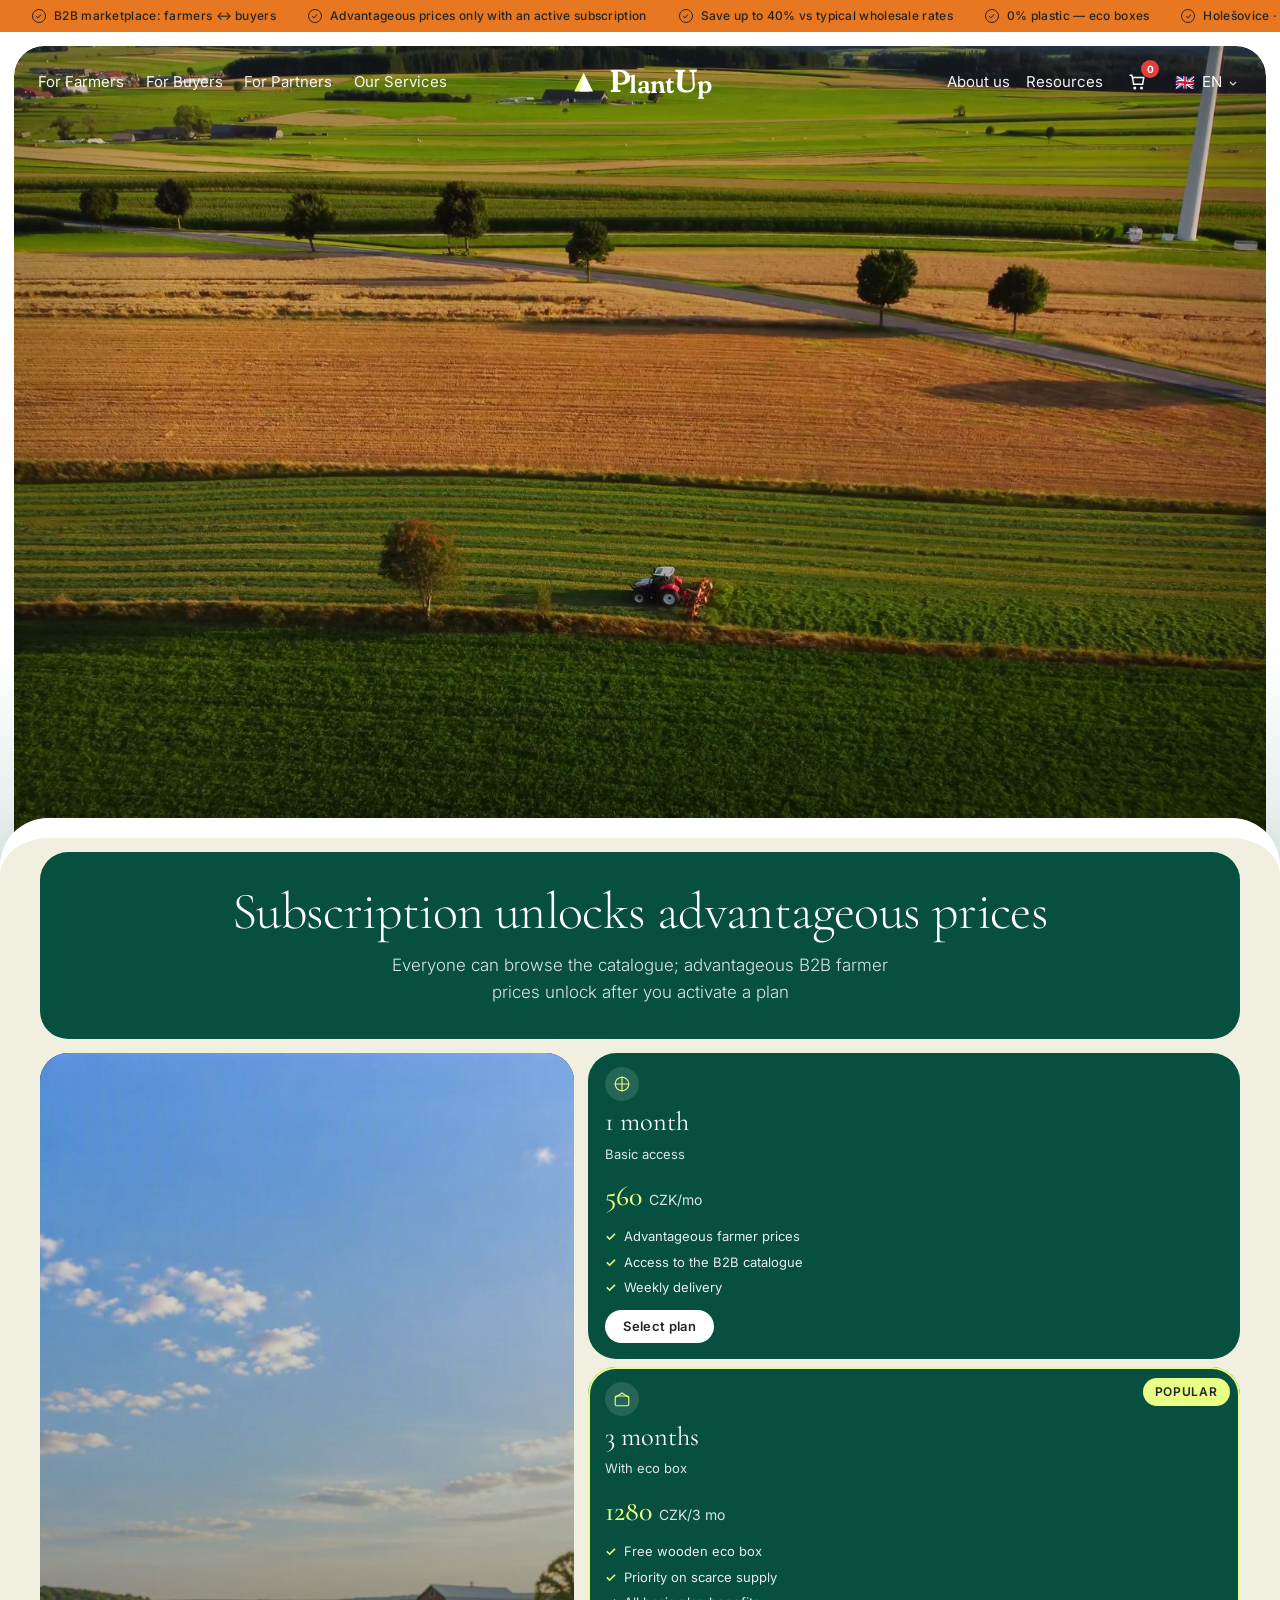
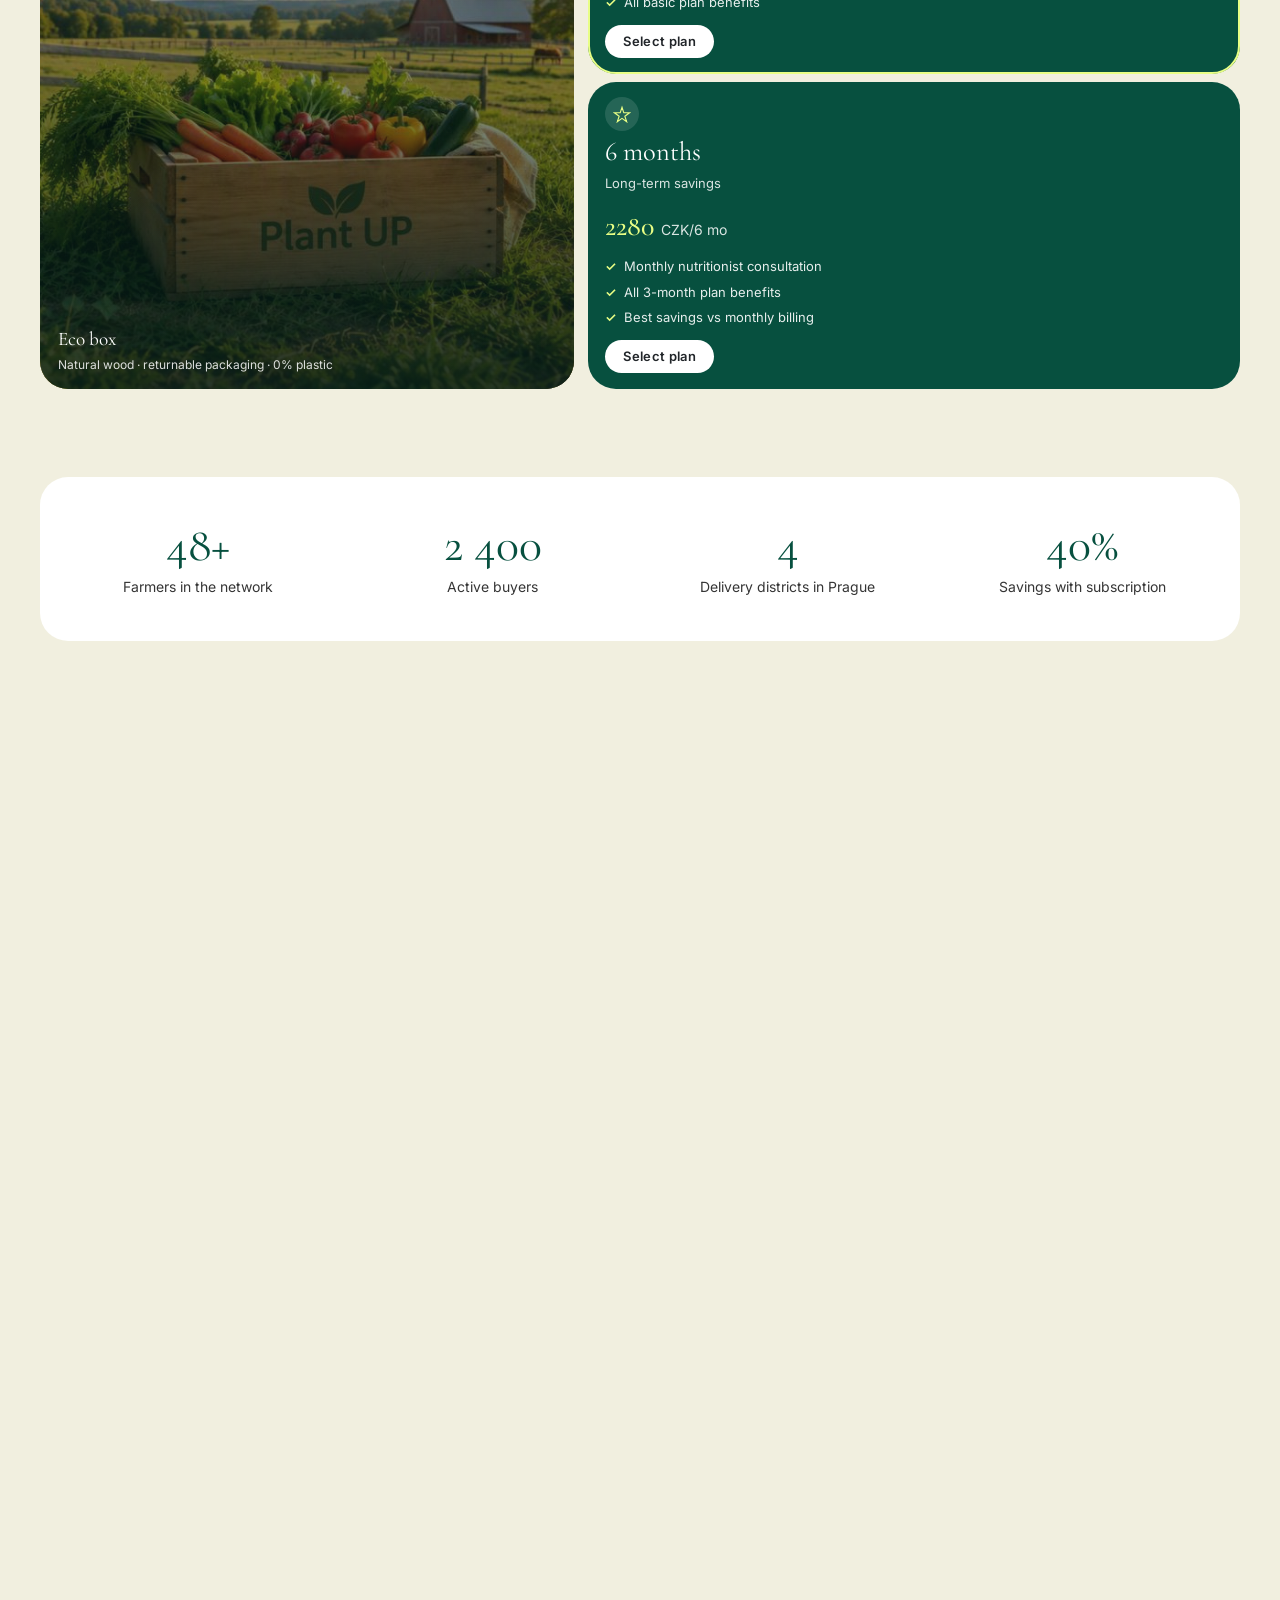
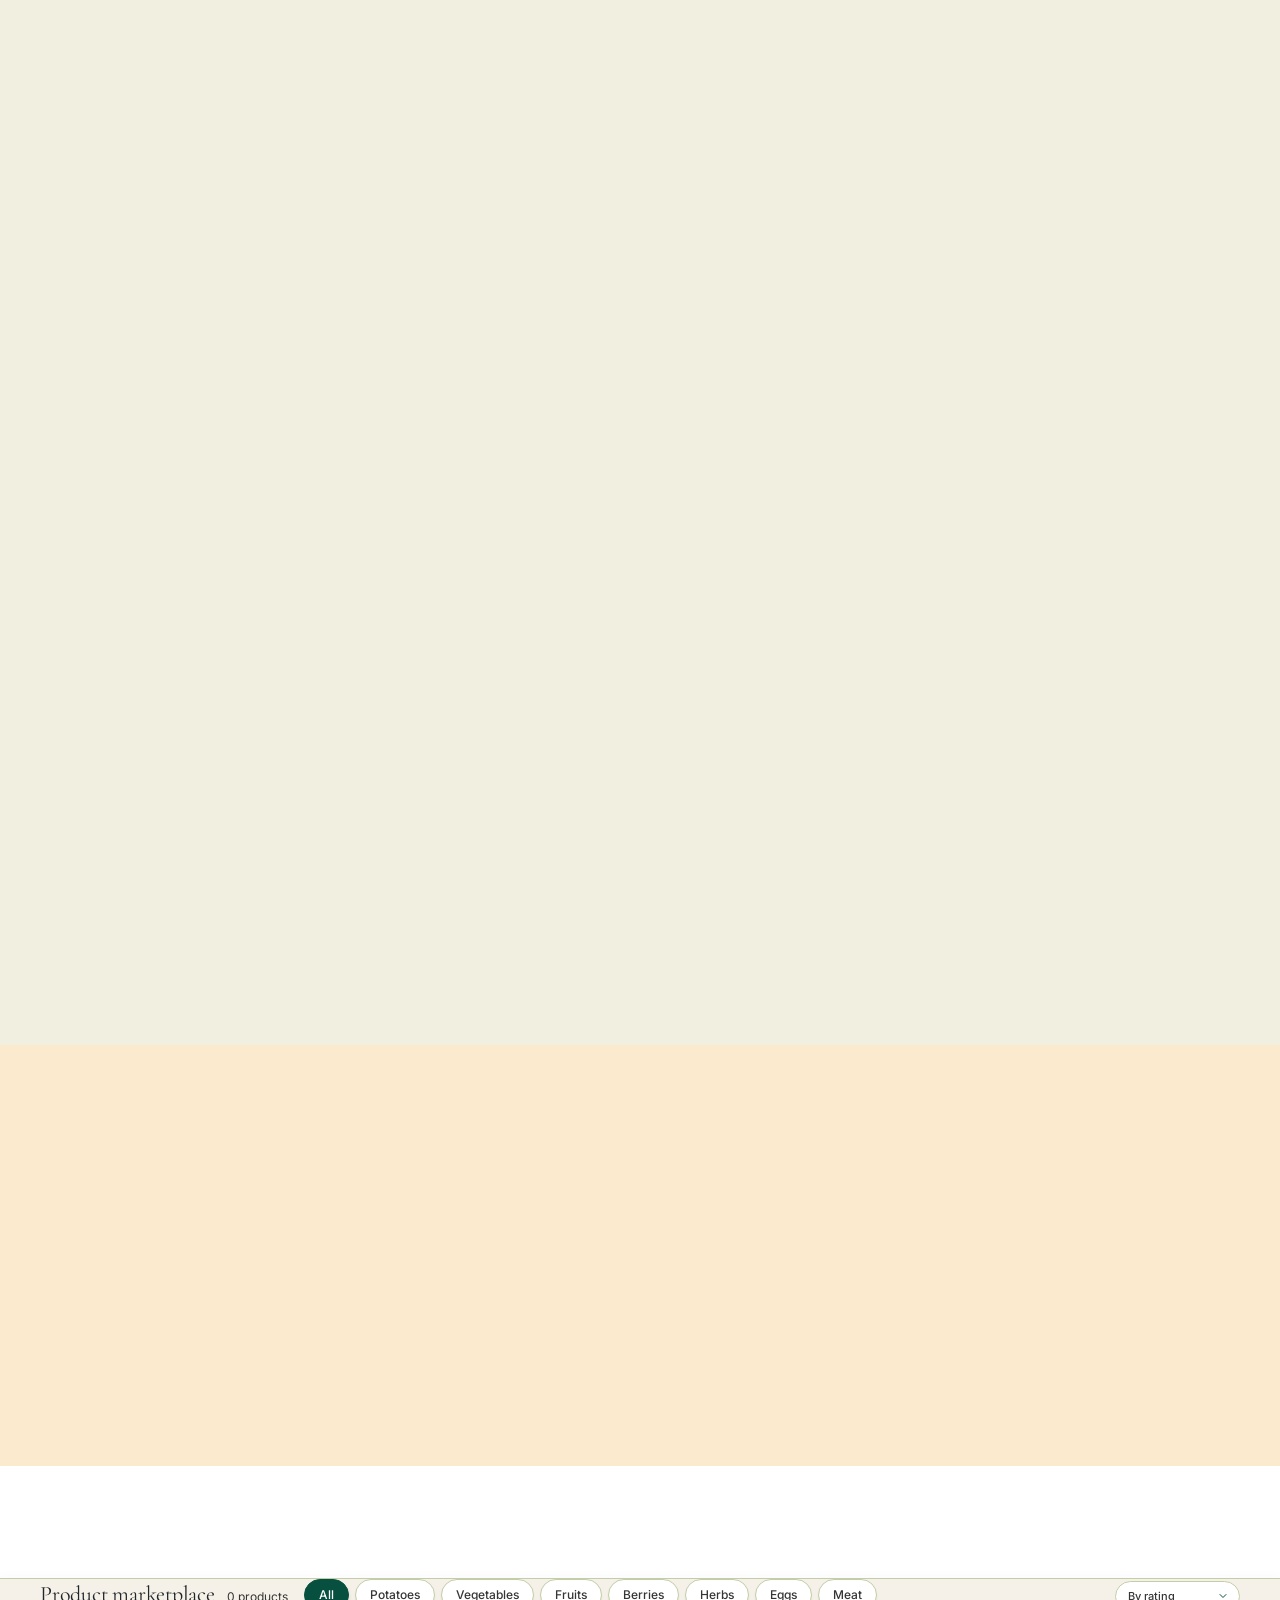
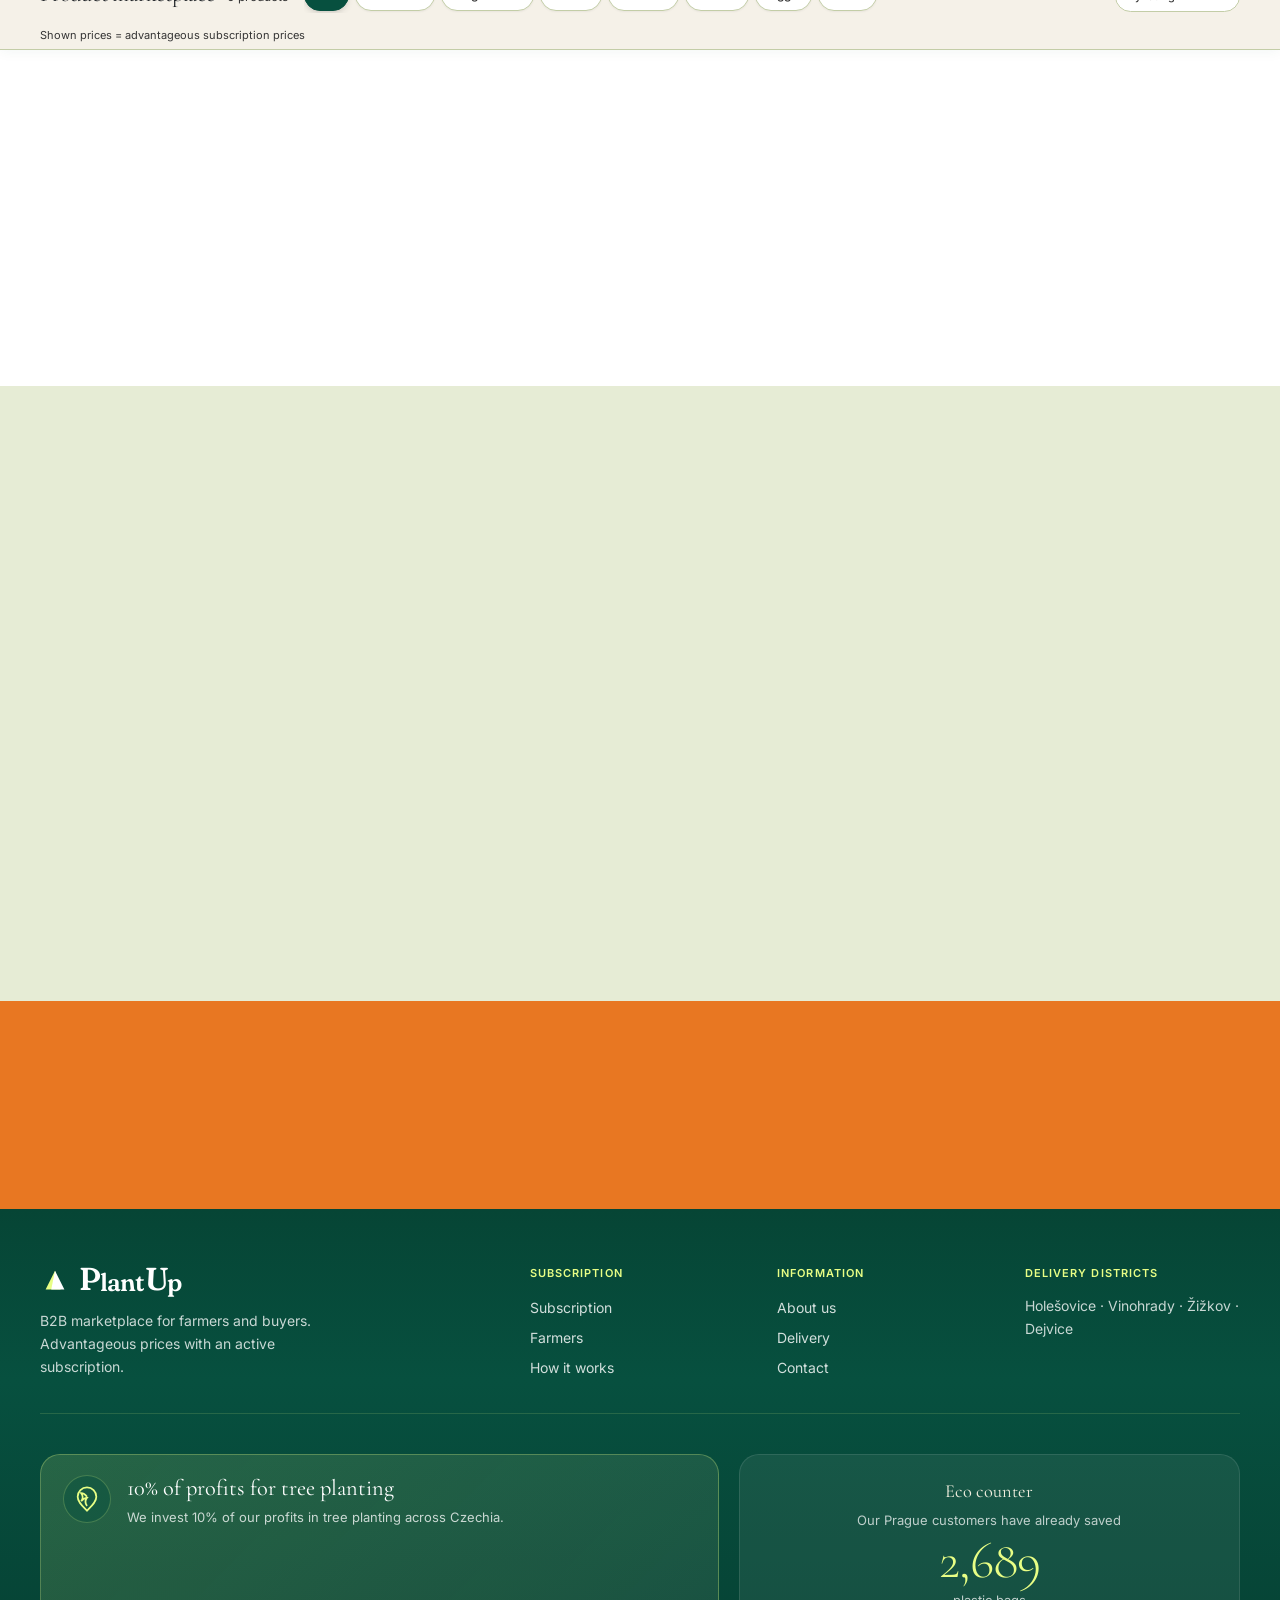
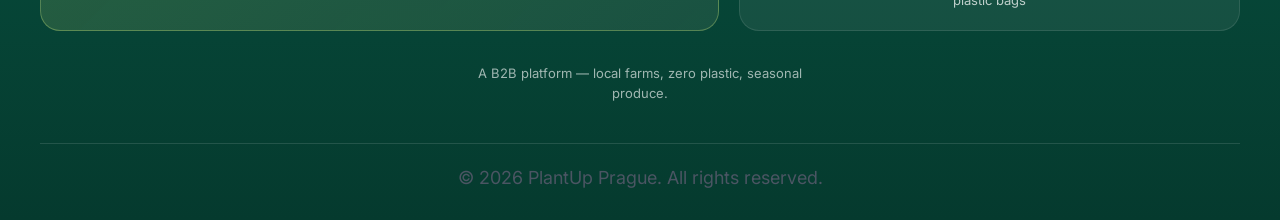
==== commit 7ad2e01f: "Refresh embedded app demo with current Arva Czech UI." ====
--- a/app/index.html
+++ b/app/index.html
@@ -5,36 +5,39 @@
     <meta name="viewport" content="width=device-width, initial-scale=1.0, viewport-fit=cover">
     <meta name="apple-mobile-web-app-capable" content="yes">
     <meta name="apple-mobile-web-app-status-bar-style" content="black-translucent">
-    <title>PlantUp — Klub zeleninových předplatných</title>
+    <title>PlantUp — B2B tržiště farmářů a odběratelů</title>
     <link rel="preconnect" href="https://fonts.googleapis.com">
     <link rel="preconnect" href="https://fonts.gstatic.com" crossorigin>
     <link href="https://fonts.googleapis.com/css2?family=Cormorant+Garamond:ital,wght@0,300;0,400;0,500;0,600;1,300&family=Fraunces:opsz,wght@9..144,500;9..144,600&family=Inter:wght@300;400;500;600&display=swap" rel="stylesheet">
-    <link rel="preload" as="image" fetchpriority="high" href="https://images.pexels.com/photos/2132227/pexels-photo-2132227.jpeg?auto=compress&cs=tinysrgb&w=1920">
-  <script type="module" crossorigin src="./assets/main-CORjmpMv.js"></script>
-  <link rel="modulepreload" crossorigin href="./assets/styles-DX17wzzM.js">
-  <link rel="modulepreload" crossorigin href="./assets/auth-CQpDYLA_.js">
-  <link rel="modulepreload" crossorigin href="./assets/dom-ernDEBDM.js">
-  <link rel="modulepreload" crossorigin href="./assets/ui-Iu01fIn2.js">
-  <link rel="modulepreload" crossorigin href="./assets/products-Bzly2XSj.js">
-  <link rel="modulepreload" crossorigin href="./assets/farms-J7DqhLgw.js">
-  <link rel="stylesheet" crossorigin href="./assets/styles-BjIe6zCh.css">
-  <link rel="stylesheet" crossorigin href="./assets/main-DxaJUgDC.css">
-  <link rel="stylesheet" crossorigin href="./assets/tokens-Dgz6gFMb.css">
+    <link rel="preload" as="image" fetchpriority="high" href="./assets/hero-farm-poster-e26ivD7O.jpg">
+  <script type="module" crossorigin src="./assets/main-CwQHg_Rh.js"></script>
+  <link rel="modulepreload" crossorigin href="./assets/modulepreload-polyfill-B5Qt9EMX.js">
+  <link rel="modulepreload" crossorigin href="./assets/i18n-DBMcqbrP.js">
+  <link rel="modulepreload" crossorigin href="./assets/mobile-nav-DnBbmY-4.js">
+  <link rel="modulepreload" crossorigin href="./assets/auth-BQFZTqTF.js">
+  <link rel="modulepreload" crossorigin href="./assets/subscriptionService-CnS6GAXd.js">
+  <link rel="modulepreload" crossorigin href="./assets/ui-CwIYb2mk.js">
+  <link rel="modulepreload" crossorigin href="./assets/products-QUTPlNKz.js">
+  <link rel="modulepreload" crossorigin href="./assets/farms-KeF2EHQe.js">
+  <link rel="modulepreload" crossorigin href="./assets/paymentService-C2GAjMFd.js">
+  <link rel="stylesheet" crossorigin href="./assets/i18n-B8sHwuui.css">
+  <link rel="stylesheet" crossorigin href="./assets/mobile-nav-B9stuIgv.css">
+  <link rel="stylesheet" crossorigin href="./assets/tokens-Bw27OvtD.css">
 </head>
 <body class="arva-home">
 
     <!-- Lime Marquee -->
     <div class="arva-marquee" aria-hidden="true">
         <div class="arva-marquee__track">
-            <span class="arva-marquee__item"><span class="arva-marquee__check">✓</span> <span data-i18n="marquee.item1">Čerstvé produkty každý pátek</span></span>
-            <span class="arva-marquee__item"><span class="arva-marquee__check">✓</span> <span data-i18n="marquee.item2">Přímo od českých farmářů</span></span>
-            <span class="arva-marquee__item"><span class="arva-marquee__check">✓</span> <span data-i18n="marquee.item3">Úspora až 40 % na zeleninu a ovoce</span></span>
+            <span class="arva-marquee__item"><span class="arva-marquee__check">✓</span> <span data-i18n="marquee.item1">B2B tržiště: farmáři ↔ odběratelé</span></span>
+            <span class="arva-marquee__item"><span class="arva-marquee__check">✓</span> <span data-i18n="marquee.item2">Výhodné ceny jen s aktivním předplatným</span></span>
+            <span class="arva-marquee__item"><span class="arva-marquee__check">✓</span> <span data-i18n="marquee.item3">Úspora až 40 % oproti běžným velkoobchodním cenám</span></span>
             <span class="arva-marquee__item"><span class="arva-marquee__check">✓</span> <span data-i18n="marquee.item4">0 % plastu — eko krabice</span></span>
             <span class="arva-marquee__item"><span class="arva-marquee__check">✓</span> <span data-i18n="marquee.item5">Holešovice · Vinohrady · Žižkov · Dejvice</span></span>
             <span class="arva-marquee__item"><span class="arva-marquee__check">✓</span> <span data-i18n="marquee.item6">10 % zisku investujeme do sázení stromů</span></span>
-            <span class="arva-marquee__item"><span class="arva-marquee__check">✓</span> <span data-i18n="marquee.item1">Čerstvé produkty každý pátek</span></span>
-            <span class="arva-marquee__item"><span class="arva-marquee__check">✓</span> <span data-i18n="marquee.item2">Přímo od českých farmářů</span></span>
-            <span class="arva-marquee__item"><span class="arva-marquee__check">✓</span> <span data-i18n="marquee.item3">Úspora až 40 % na zeleninu a ovoce</span></span>
+            <span class="arva-marquee__item"><span class="arva-marquee__check">✓</span> <span data-i18n="marquee.item1">B2B tržiště: farmáři ↔ odběratelé</span></span>
+            <span class="arva-marquee__item"><span class="arva-marquee__check">✓</span> <span data-i18n="marquee.item2">Výhodné ceny jen s aktivním předplatným</span></span>
+            <span class="arva-marquee__item"><span class="arva-marquee__check">✓</span> <span data-i18n="marquee.item3">Úspora až 40 % oproti běžným velkoobchodním cenám</span></span>
             <span class="arva-marquee__item"><span class="arva-marquee__check">✓</span> <span data-i18n="marquee.item4">0 % plastu — eko krabice</span></span>
             <span class="arva-marquee__item"><span class="arva-marquee__check">✓</span> <span data-i18n="marquee.item5">Holešovice · Vinohrady · Žižkov · Dejvice</span></span>
             <span class="arva-marquee__item"><span class="arva-marquee__check">✓</span> <span data-i18n="marquee.item6">10 % zisku investujeme do sázení stromů</span></span>
@@ -45,8 +48,8 @@
     <header class="arva-nav" role="navigation" data-i18n-aria="nav.mainNav">
         <div class="arva-nav__inner">
             <nav class="arva-nav__left" data-i18n-aria="nav.sections">
-                <a href="farmer-dashboard.html" class="arva-nav__link" data-i18n="nav.forFarmers">Pro farmáře</a>
-                <a href="#membership" class="arva-nav__link" data-i18n="nav.forClients">Pro klienty</a>
+                <a href="register.html?role=farmer" class="arva-nav__link" data-farmer-entry data-i18n="nav.forFarmers">Pro farmáře</a>
+                <a href="#membership" class="arva-nav__link" data-i18n="nav.forClients">Pro odběratele</a>
                 <a href="#farmers" class="arva-nav__link" data-i18n="nav.forPartners">Pro partnery</a>
                 <a href="#how-it-works" class="arva-nav__link" data-i18n="nav.ourServices">Naše služby</a>
             </nav>
@@ -60,9 +63,13 @@
             </a>
 
             <div class="arva-nav__right">
-                <a href="#" class="arva-nav__link arva-nav__link--right" data-i18n="nav.aboutUs">O nás</a>
+                <a href="#about" class="arva-nav__link arva-nav__link--right" data-i18n="nav.aboutUs">O nás</a>
                 <a href="#marketplace" class="arva-nav__link arva-nav__link--right" data-i18n="nav.resources">Zdroje</a>
                 <a href="register.html" class="arva-btn-touch" id="nav-touch" data-i18n="nav.getInTouch">Kontakt</a>
+                <button type="button" onclick="toggleCart()" class="arva-nav__cart arva-nav__cart--desktop" data-i18n-aria="nav.openCart">
+                    <svg width="18" height="18" fill="none" stroke="currentColor" stroke-width="2" viewBox="0 0 24 24" aria-hidden="true"><path d="M6 6h15l-1.5 9h-12z"/><circle cx="9" cy="20" r="1"/><circle cx="18" cy="20" r="1"/><path d="M6 6L5 3H2"/></svg>
+                    <span id="cart-count" class="arva-nav__cart-count">0</span>
+                </button>
                 <div class="arva-lang-wrap">
                     <button type="button" class="arva-lang" data-lang-trigger aria-haspopup="listbox" aria-expanded="false" aria-controls="lang-dropdown-desktop">
                         <span class="arva-lang__flag" data-lang-flag aria-hidden="true">🇨🇿</span>
@@ -75,7 +82,7 @@
                         <button type="button" class="arva-lang-dropdown__option" data-lang-option="en" role="option">🇬🇧 English</button>
                     </div>
                 </div>
-                <button onclick="toggleCart()" class="arva-nav__cart arva-nav__cart--mobile" data-i18n-aria="nav.openCart">
+                <button type="button" onclick="toggleCart()" class="arva-nav__cart arva-nav__cart--mobile" data-i18n-aria="nav.openCart">
                     <svg width="18" height="18" fill="none" stroke="currentColor" stroke-width="2" viewBox="0 0 24 24" aria-hidden="true"><path d="M6 6h15l-1.5 9h-12z"/><circle cx="9" cy="20" r="1"/><circle cx="18" cy="20" r="1"/><path d="M6 6L5 3H2"/></svg>
                     <span id="mobile-cart-count-header" class="arva-nav__cart-count">0</span>
                 </button>
@@ -103,15 +110,15 @@
             </button>
         </div>
         <nav class="arva-mobile-drawer__nav" data-i18n-aria="nav.sections">
-            <a href="farmer-dashboard.html" class="arva-mobile-drawer__link mobile-nav-link" data-i18n="nav.forFarmers">Pro farmáře</a>
-            <a href="#membership" class="arva-mobile-drawer__link mobile-nav-link" data-i18n="nav.forClients">Pro klienty</a>
+            <a href="register.html?role=farmer" class="arva-mobile-drawer__link mobile-nav-link" data-farmer-entry data-i18n="nav.forFarmers">Pro farmáře</a>
+            <a href="#membership" class="arva-mobile-drawer__link mobile-nav-link" data-i18n="nav.forClients">Pro odběratele</a>
             <a href="#farmers" class="arva-mobile-drawer__link mobile-nav-link" data-i18n="nav.forPartners">Pro partnery</a>
             <a href="#how-it-works" class="arva-mobile-drawer__link mobile-nav-link" data-i18n="nav.ourServices">Naše služby</a>
-            <a href="#" class="arva-mobile-drawer__link mobile-nav-link" data-i18n="nav.aboutUs">O nás</a>
+            <a href="#about" class="arva-mobile-drawer__link mobile-nav-link" data-i18n="nav.aboutUs">O nás</a>
             <a href="#marketplace" class="arva-mobile-drawer__link mobile-nav-link" data-i18n="nav.resources">Zdroje</a>
             <a href="register.html" class="arva-mobile-drawer__link mobile-nav-link" data-i18n="nav.getInTouch">Kontakt</a>
             <button type="button" onclick="toggleCart()" class="arva-mobile-drawer__link arva-mobile-drawer__link--button">
-                <span data-i18n="nav.cart">Košík</span> (<span id="cart-count">0</span>)
+                <span data-i18n="nav.cart">Košík</span> (<span data-cart-count>0</span>)
             </button>
             <div id="mobile-auth-buttons" class="arva-mobile-drawer__auth"></div>
         </nav>
@@ -147,7 +154,7 @@
                     <span id="cart-total" class="text-xl font-semibold" style="color: var(--color-forest-ink); font-family: var(--font-display);">0 Kč</span>
                 </div>
                 <button class="w-full arva-btn-pill arva-btn-pill--forest py-3" onclick="checkoutOrder()" data-i18n="cart.checkout">Objednat</button>
-                <p class="text-xs text-center mt-3" style="color: var(--text-on-light-muted);" data-i18n="cart.deliveryNote">Doručení každý pátek</p>
+                    <p class="text-xs text-center mt-3" style="color: var(--text-on-light-muted);" data-i18n="cart.deliveryNote">Členské ceny · doručení každý pátek</p>
             </div>
         </div>
     </div>
@@ -164,8 +171,8 @@
                         muted
                         loop
                         playsinline
-                        preload="none"
-                        poster="https://images.pexels.com/photos/2132227/pexels-photo-2132227.jpeg?auto=compress&cs=tinysrgb&w=1920"
+                        preload="metadata"
+                        poster="./assets/hero-farm-poster-e26ivD7O.jpg"
                         data-video-src="assets/videos/hero-farm.mp4"
                         aria-hidden="true"
                     ></video>
@@ -173,11 +180,11 @@
                 </div>
 
                 <div class="arva-hero__content">
-                    <h1 class="arva-hero__title" data-i18n-html="hero.title">Přímý přístup<br>k českým farmářům</h1>
-                    <p class="arva-hero__subtitle" data-i18n="hero.subtitle">Udržitelná zelenina a ovoce od místních farmářů — každý pátek</p>
+                    <h1 class="arva-hero__title" data-i18n-html="hero.title">Farmáři a odběratelé<br>bez prostředníků</h1>
+                    <p class="arva-hero__subtitle" data-i18n="hero.subtitle">B2B tržiště: předplatné odemyká výhodné farmářské ceny pro vaši firmu nebo provoz</p>
                     <div class="arva-hero__cta">
-                        <a href="farmer-dashboard.html" class="arva-btn-hero arva-btn-hero--farmer" data-i18n="hero.ctaFarmer">Jsem farmář</a>
-                        <a href="register.html" class="arva-btn-hero arva-btn-hero--company" data-i18n="hero.ctaClient">Jsem klient</a>
+                        <a href="register.html?role=farmer" class="arva-btn-hero arva-btn-hero--farmer" data-farmer-entry data-i18n="hero.ctaFarmer">Jsem farmář</a>
+                        <a href="register.html" class="arva-btn-hero arva-btn-hero--company" data-i18n="hero.ctaClient">Jsem odběratel</a>
                     </div>
                 </div>
 
@@ -198,20 +205,20 @@
                 <div class="arva-membership-magazine">
                     <div class="arva-membership-magazine__frame">
                         <header class="arva-membership-magazine__intro">
-                            <h2 class="arva-membership-magazine__title" data-i18n="membership.title">Vyberte úroveň členství</h2>
-                            <p class="arva-membership-magazine__lead" data-i18n="membership.lead">Týdenní doručení zdarma každý pátek do vaší čtvrti</p>
+                            <h2 class="arva-membership-magazine__title" data-i18n="membership.title">Předplatné odemyká výhodné ceny</h2>
+                            <p class="arva-membership-magazine__lead" data-i18n="membership.lead">Bez předplatného katalog vidíte; výhodné B2B ceny farmářů získáte až po aktivaci plánu</p>
                         </header>
 
                         <div class="arva-membership-magazine__grid">
                             <div class="arva-membership-media">
                                 <img
                                     class="arva-membership-media__img"
-                                    src="https://images.pexels.com/photos/4198019/pexels-photo-4198019.jpeg?auto=compress&cs=tinysrgb&w=800"
+                                    src="./assets/eco-box-crate-CURxOkDB.jpg"
                                     alt="Dřevěná eko krabice PlantUp s čerstvou zeleninou"
                                     data-i18n-alt="membership.ecoAlt"
                                     loading="lazy"
-                                    width="800"
-                                    height="800"
+                                    width="1024"
+                                    height="1024"
                                 >
                                 <div class="arva-membership-media__caption">
                                     <p class="arva-membership-media__title" data-i18n="membership.ecoTitle">Eko krabice</p>
@@ -219,52 +226,53 @@
                                 </div>
                             </div>
 
-                            <article class="arva-membership-tile arva-membership-tile--popular" data-membership="3months">
-                                <span class="arva-membership-tile__badge" data-i18n="membership.popular">Oblíbený</span>
-                                <div class="arva-membership-tile__icon" aria-hidden="true">
-                                    <svg width="28" height="28" viewBox="0 0 24 24" fill="none" stroke="currentColor" stroke-width="1.5"><rect x="3" y="8" width="18" height="13" rx="2"/><path d="M3 10l9-6 9 6"/></svg>
-                                </div>
-                                <h3 class="arva-membership-tile__name" data-i18n="membership.plan3Name">3 měsíce</h3>
-                                <p class="arva-membership-tile__tagline" data-i18n="membership.plan3Tag">S eko krabicí</p>
-                                <div class="arva-membership-tile__price">1280 <span data-i18n="membership.plan3Price">Kč/3 měs</span></div>
-                                <ul class="arva-membership-tile__features">
-                                    <li data-i18n="membership.plan3f1">Dřevěná eko krabice zdarma</li>
-                                    <li data-i18n="membership.plan3f2">Priorita u vzácné zeleniny</li>
-                                    <li data-i18n="membership.plan3f3">Všechny výhody základního plánu</li>
-                                </ul>
-                                <button type="button" class="arva-btn-pill arva-btn-pill--white arva-membership-tile__cta" onclick="selectPlan('3months')" data-i18n="membership.selectPlan">Vybrat plán</button>
-                            </article>
-
-                            <article class="arva-membership-tile" data-membership="1month">
-                                <div class="arva-membership-tile__icon" aria-hidden="true">
-                                    <svg width="28" height="28" viewBox="0 0 24 24" fill="none" stroke="currentColor" stroke-width="1.5"><path d="M12 2v20M2 12h20"/><circle cx="12" cy="12" r="9"/></svg>
-                                </div>
-                                <h3 class="arva-membership-tile__name" data-i18n="membership.plan1Name">1 měsíc</h3>
-                                <p class="arva-membership-tile__tagline" data-i18n="membership.plan1Tag">Základní přístup</p>
-                                <div class="arva-membership-tile__price">560 <span data-i18n="membership.plan1Price">Kč/měs</span></div>
-                                <ul class="arva-membership-tile__features">
-                                    <li data-i18n="membership.plan1f1">Přístup k cenám farmářů</li>
-                                    <li data-i18n="membership.plan1f2">Přístup k nabídce produktů</li>
-                                    <li data-i18n="membership.plan1f3">Týdenní doručení</li>
-                                    <li data-i18n="membership.plan1f4">E-mailová podpora</li>
-                                </ul>
-                                <button type="button" class="arva-btn-pill arva-btn-pill--white arva-membership-tile__cta" onclick="selectPlan('1month')" data-i18n="membership.selectPlan">Vybrat plán</button>
-                            </article>
-
-                            <article class="arva-membership-tile" data-membership="1year">
-                                <div class="arva-membership-tile__icon" aria-hidden="true">
-                                    <svg width="28" height="28" viewBox="0 0 24 24" fill="none" stroke="currentColor" stroke-width="1.5"><path d="M12 3l2.4 7.4H22l-6.2 4.5 2.4 7.4L12 17.8l-6.2 4.5 2.4-7.4L2 10.4h7.6L12 3z"/></svg>
-                                </div>
-                                <h3 class="arva-membership-tile__name" data-i18n="membership.planYearName">1 rok</h3>
-                                <p class="arva-membership-tile__tagline" data-i18n="membership.planYearTag">Maximální úspora</p>
-                                <div class="arva-membership-tile__price">4320 <span data-i18n="membership.planYearPrice">Kč/rok</span></div>
-                                <ul class="arva-membership-tile__features">
-                                    <li data-i18n="membership.planYearf1">Týdenní konzultace s nutričním poradcem</li>
-                                    <li data-i18n="membership.planYearf2">Sestavení jídelních plánů</li>
-                                    <li data-i18n="membership.planYearf3">Všechny výhody 3měsíčního plánu</li>
-                                </ul>
-                                <button type="button" class="arva-btn-pill arva-btn-pill--white arva-membership-tile__cta" onclick="selectPlan('1year')" data-i18n="membership.selectPlan">Vybrat plán</button>
-                            </article>
+                            <div class="arva-membership-magazine__plans">
+                                <article class="arva-membership-tile" data-membership="1month">
+                                    <div class="arva-membership-tile__icon" aria-hidden="true">
+                                        <svg width="24" height="24" viewBox="0 0 24 24" fill="none" stroke="currentColor" stroke-width="1.5"><path d="M12 2v20M2 12h20"/><circle cx="12" cy="12" r="9"/></svg>
+                                    </div>
+                                    <h3 class="arva-membership-tile__name" data-i18n="membership.plan1Name">1 měsíc</h3>
+                                    <p class="arva-membership-tile__tagline" data-i18n="membership.plan1Tag">Základní přístup</p>
+                                    <div class="arva-membership-tile__price">560 <span data-i18n="membership.plan1Price">Kč/měs</span></div>
+                                    <ul class="arva-membership-tile__features">
+                                        <li data-i18n="membership.plan1f1">Výhodné ceny farmářů</li>
+                                        <li data-i18n="membership.plan1f2">Přístup k B2B nabídce</li>
+                                        <li data-i18n="membership.plan1f3">Týdenní doručení</li>
+                                    </ul>
+                                    <button type="button" class="arva-btn-pill arva-btn-pill--white arva-membership-tile__cta" onclick="selectPlan('1month')" data-i18n="membership.selectPlan">Vybrat plán</button>
+                                </article>
+
+                                <article class="arva-membership-tile arva-membership-tile--popular" data-membership="3months">
+                                    <span class="arva-membership-tile__badge" data-i18n="membership.popular">Oblíbený</span>
+                                    <div class="arva-membership-tile__icon" aria-hidden="true">
+                                        <svg width="24" height="24" viewBox="0 0 24 24" fill="none" stroke="currentColor" stroke-width="1.5"><rect x="3" y="8" width="18" height="13" rx="2"/><path d="M3 10l9-6 9 6"/></svg>
+                                    </div>
+                                    <h3 class="arva-membership-tile__name" data-i18n="membership.plan3Name">3 měsíce</h3>
+                                    <p class="arva-membership-tile__tagline" data-i18n="membership.plan3Tag">S eko krabicí</p>
+                                    <div class="arva-membership-tile__price">1280 <span data-i18n="membership.plan3Price">Kč/3 měs</span></div>
+                                    <ul class="arva-membership-tile__features">
+                                        <li data-i18n="membership.plan3f1">Dřevěná eko krabice zdarma</li>
+                                        <li data-i18n="membership.plan3f2">Priorita u vzácné zeleniny</li>
+                                        <li data-i18n="membership.plan3f3">Všechny výhody základního plánu</li>
+                                    </ul>
+                                    <button type="button" class="arva-btn-pill arva-btn-pill--white arva-membership-tile__cta" onclick="selectPlan('3months')" data-i18n="membership.selectPlan">Vybrat plán</button>
+                                </article>
+
+                                <article class="arva-membership-tile" data-membership="6months">
+                                    <div class="arva-membership-tile__icon" aria-hidden="true">
+                                        <svg width="24" height="24" viewBox="0 0 24 24" fill="none" stroke="currentColor" stroke-width="1.5"><path d="M12 3l2.4 7.4H22l-6.2 4.5 2.4 7.4L12 17.8l-6.2 4.5 2.4-7.4L2 10.4h7.6L12 3z"/></svg>
+                                    </div>
+                                    <h3 class="arva-membership-tile__name" data-i18n="membership.plan6Name">6 měsíců</h3>
+                                    <p class="arva-membership-tile__tagline" data-i18n="membership.plan6Tag">Dlouhodobá úspora</p>
+                                    <div class="arva-membership-tile__price">2280 <span data-i18n="membership.plan6Price">Kč/6 měs</span></div>
+                                    <ul class="arva-membership-tile__features">
+                                        <li data-i18n="membership.plan6f1">Konzultace s nutričním poradcem 1× měsíčně</li>
+                                        <li data-i18n="membership.plan6f2">Všechny výhody 3měsíčního plánu</li>
+                                        <li data-i18n="membership.plan6f3">Největší úspora oproti měsíční platbě</li>
+                                    </ul>
+                                    <button type="button" class="arva-btn-pill arva-btn-pill--white arva-membership-tile__cta" onclick="selectPlan('6months')" data-i18n="membership.selectPlan">Vybrat plán</button>
+                                </article>
+                            </div>
                         </div>
                     </div>
                 </div>
@@ -296,43 +304,33 @@
         </section>
 
         <!-- Benefits — Arva 2×2 magazine split -->
-        <section class="arva-section arva-section--benefits arva-reveal">
+        <section id="about" class="arva-section arva-section--benefits arva-reveal">
             <div class="arva-container">
                 <div class="arva-benefits-magazine">
-                    <div class="arva-benefits-magazine__photo arva-benefits-magazine__photo--top">
-                        <img
-                            src="https://images.pexels.com/photos/2132227/pexels-photo-2132227.jpeg?auto=compress&cs=tinysrgb&w=800"
-                            alt="Čerstvá zelenina na české farmě"
-                            data-i18n-alt="benefits.farmAlt"
-                            loading="lazy"
-                            width="800"
-                            height="600"
-                        >
-                    </div>
-
-                    <div class="arva-benefits-magazine__panel arva-benefits-magazine__panel--forest">
-                        <h2 class="arva-benefits-magazine__title" data-i18n="benefits.title">Proč PlantUp</h2>
-                        <p class="arva-benefits-magazine__lead" data-i18n="benefits.lead">Ekologicky udržitelný klub, který spojuje pražské zákazníky s místními farmáři — férově, transparentně a bez prostředníků.</p>
-                        <ul class="arva-benefits-magazine__list">
-                            <li><span class="arva-benefits-magazine__check">✓</span> <span data-i18n="benefits.f1">100 % čerstvost — z pole ke dveřím za 24 hodin</span></li>
-                            <li><span class="arva-benefits-magazine__check">✓</span> <span data-i18n="benefits.f2">Přímo z farmy — každý produkt se jménem farmáře</span></li>
-                            <li><span class="arva-benefits-magazine__check">✓</span> <span data-i18n="benefits.f3">Bez plastu — dřevěné eko krabice</span></li>
-                            <li><span class="arva-benefits-magazine__check">✓</span> <span data-i18n="benefits.f4">Ceny bez navýšení — úspora až 40 %</span></li>
-                        </ul>
-                        <a href="#membership" class="arva-btn-pill arva-btn-pill--white" data-i18n="benefits.join">Připojit se ke klubu</a>
-                    </div>
+                    <article class="arva-benefits-split arva-benefits-split--solo">
+                        <div class="arva-benefits-magazine__panel arva-benefits-magazine__panel--forest">
+                            <h2 class="arva-benefits-magazine__title" data-i18n="benefits.title">Proč PlantUp</h2>
+                            <p class="arva-benefits-magazine__lead" data-i18n="benefits.lead">B2B platforma, která spojuje české farmáře s firemními a provozními odběrateli — férově, transparentně a bez prostředníků.</p>
+                            <ul class="arva-benefits-magazine__list">
+                                <li><span class="arva-benefits-magazine__check">✓</span> <span data-i18n="benefits.f1">Výhodné ceny jen s aktivním předplatným</span></li>
+                                <li><span class="arva-benefits-magazine__check">✓</span> <span data-i18n="benefits.f2">Přímo z farmy — každý produkt se jménem farmáře</span></li>
+                                <li><span class="arva-benefits-magazine__check">✓</span> <span data-i18n="benefits.f3">Bez plastu — dřevěné eko krabice</span></li>
+                                <li><span class="arva-benefits-magazine__check">✓</span> <span data-i18n="benefits.f4">Až 40 % úspora oproti běžným velkoobchodním cenám</span></li>
+                            </ul>
+                            <a href="#membership" class="arva-btn-pill arva-btn-pill--white" data-i18n="benefits.join">Aktivovat předplatné</a>
+                        </div>
+                    </article>
 
                     <article class="arva-how-work">
                         <div class="arva-how-work__media">
                             <img
-                                src="https://images.pexels.com/photos/2255935/pexels-photo-2255935.jpeg?auto=compress&cs=tinysrgb&w=800"
-                                alt="Farmář sklízí úrodu"
+                                src="./assets/how-we-work-packing-XDcJQK5i.jpg"
+                                alt="Balení dřevěných eko krabic pro páteční doručení"
                                 data-i18n-alt="benefits.harvestAlt"
                                 loading="lazy"
-                                width="800"
-                                height="600"
+                                width="1024"
+                                height="1024"
                             >
-                            <div class="arva-how-work__media-accent" aria-hidden="true"></div>
                         </div>
                         <div class="arva-how-work__content">
                             <h3 class="arva-how-work__title" data-i18n="benefits.howTitle">Jak pracujeme</h3>
@@ -405,39 +403,39 @@
             <div class="arva-container">
                 <div class="arva-section__header arva-section__header--center">
                     <h2 class="arva-section__title" data-i18n="howItWorks.title">Jak to funguje</h2>
-                    <p class="arva-section__lead" data-i18n="howItWorks.lead">4 jednoduché kroky k čerstvým produktům od farmářů</p>
+                    <p class="arva-section__lead" data-i18n="howItWorks.lead">4 kroky od registrace k výhodným B2B cenám</p>
                 </div>
 
                 <div class="arva-steps-grid">
                     <div class="arva-step">
                         <div class="arva-step__num">1</div>
-                        <h3 class="arva-step__title" data-i18n="howItWorks.step1Title">Přihlásíte se</h3>
-                        <p class="arva-step__text" data-i18n="howItWorks.step1Text">Vyberete si vhodný plán členství a získáte přístup k cenám farmářů</p>
+                        <h3 class="arva-step__title" data-i18n="howItWorks.step1Title">Aktivujete předplatné</h3>
+                        <p class="arva-step__text" data-i18n="howItWorks.step1Text">Bez něj katalog vidíte; výhodné ceny farmářů se odemknou až po aktivaci plánu</p>
                     </div>
                     <div class="arva-step">
                         <div class="arva-step__num">2</div>
-                        <h3 class="arva-step__title" data-i18n="howItWorks.step2Title">Vyberete produkty</h3>
-                        <p class="arva-step__text" data-i18n="howItWorks.step2Text">Do středečního večera objednáte čerstvou zeleninu a ovoce od oblíbených farmářů</p>
+                        <h3 class="arva-step__title" data-i18n="howItWorks.step2Title">Objednáte jako odběratel</h3>
+                        <p class="arva-step__text" data-i18n="howItWorks.step2Text">Do středečního večera sestavíte objednávku od vybraných farmářů</p>
                     </div>
                     <div class="arva-step">
                         <div class="arva-step__num">3</div>
-                        <h3 class="arva-step__title" data-i18n="howItWorks.step3Title">Sbalíme box</h3>
-                        <p class="arva-step__text" data-i18n="howItWorks.step3Text">Ve čtvrtek vše pečlivě zabalíme do ekologické krabice</p>
+                        <h3 class="arva-step__title" data-i18n="howItWorks.step3Title">Sbalíme dodávku</h3>
+                        <p class="arva-step__text" data-i18n="howItWorks.step3Text">Ve čtvrtek pečlivě zabalíme vše do ekologické krabice</p>
                     </div>
                     <div class="arva-step">
                         <div class="arva-step__num">4</div>
                         <h3 class="arva-step__title" data-i18n="howItWorks.step4Title">Doručení</h3>
-                        <p class="arva-step__text" data-i18n="howItWorks.step4Text">V pátek kurýr doručí čerstvý box přímo k vašim dveřím</p>
+                        <p class="arva-step__text" data-i18n="howItWorks.step4Text">V pátek kurýr doručí zásilku k vašemu provozu nebo kanceláři</p>
                     </div>
                 </div>
 
                 <div class="arva-timeline">
                     <div class="arva-timeline__item">
-                        <div class="arva-timeline__day" style="background: #fee2e2; color: #dc2626;">PO</div>
+                        <div class="arva-timeline__day" style="background: #fee2e2; color: #9f1239;">PO</div>
                         <span style="font-size: 14px; color: var(--text-on-light-muted);" data-i18n="howItWorks.mon">Otevření objednávek</span>
                     </div>
                     <div class="arva-timeline__item">
-                        <div class="arva-timeline__day" style="background: #ffedd5; color: #ea580c;">ST</div>
+                        <div class="arva-timeline__day" style="background: #ffedd5; color: #9a3412;">ST</div>
                         <span style="font-size: 14px; color: var(--text-on-light-muted);" data-i18n="howItWorks.wed">Uzávěrka objednávek</span>
                     </div>
                     <div class="arva-timeline__item">
@@ -483,10 +481,11 @@
                             </select>
                         </div>
                     </div>
-                    <p class="arva-marketplace__hint" data-i18n="filters.hint">Ceny pro členy klubu</p>
+                    <p class="arva-marketplace__hint" data-i18n="filters.hint">Zobrazené ceny = výhodné ceny s předplatným</p>
                 </div>
             </div>
             <div class="arva-container arva-marketplace__body arva-reveal">
+                <div id="products-status" class="arva-products-status" role="alert" hidden></div>
                 <div id="products-grid" class="arva-products-grid" role="list" data-i18n-aria="products.listLabel"></div>
             </div>
         </section>
@@ -509,7 +508,7 @@
                         <div class="arva-map-visual">
                             <img
                                 class="arva-map-visual__img"
-                                src="./assets/prague-map-QBxobnJ6.png"
+                                src="./assets/prague-map-CVD9pxtG.jpg"
                                 alt="Mapa doručovacích zón v Praze — Holešovice, Žižkov, Dejvice"
                                 data-i18n-alt="map.svgTitle"
                                 width="1024"
@@ -527,101 +526,6 @@
             </div>
         </section>
 
-        <!-- Testimonials carousel -->
-        <section class="arva-section arva-section--testimonials arva-reveal">
-            <div class="arva-container">
-                <div class="arva-section__header arva-section__header--center">
-                    <h2 class="arva-section__title" data-i18n="testimonials.title">Reference členů</h2>
-                    <p class="arva-section__lead" data-i18n="testimonials.lead">Co říkají rodiny a firmy, které už objednávají od našich farmářů</p>
-                </div>
-                <div class="arva-testimonials" id="testimonials-carousel">
-                    <button class="arva-testimonials__arrow arva-testimonials__arrow--prev" type="button" data-i18n-aria="testimonials.prev">
-                        <svg width="18" height="18" viewBox="0 0 24 24" fill="none" stroke="currentColor" stroke-width="2"><path d="M15 18l-6-6 6-6"/></svg>
-                    </button>
-                    <div class="arva-testimonials__viewport">
-                        <div class="arva-testimonials__track">
-                            <article class="arva-testimonial-card">
-                                <div class="arva-testimonial-card__photo">
-                                    <img src="https://images.pexels.com/photos/1181686/pexels-photo-1181686.jpeg?auto=compress&cs=tinysrgb&w=600" alt="" loading="lazy" width="600" height="700">
-                                </div>
-                                <div class="arva-testimonial-card__quote">
-                                    <blockquote data-i18n="testimonials.q1">«Konečně vím, odkud mám zeleninu. Děti milují mrkev od farmy Novák — sladká jako bonbón.»</blockquote>
-                                    <cite data-i18n="testimonials.c1">Marina K., Vinohrady</cite>
-                                </div>
-                            </article>
-                            <article class="arva-testimonial-card">
-                                <div class="arva-testimonial-card__photo">
-                                    <img src="https://images.pexels.com/photos/3184291/pexels-photo-3184291.jpeg?auto=compress&cs=tinysrgb&w=600" alt="" loading="lazy" width="600" height="700">
-                                </div>
-                                <div class="arva-testimonial-card__quote">
-                                    <blockquote data-i18n="testimonials.q2">«Pro naši kancelář se 40 lidmi je PlantUp ideální. Čerstvé ovoce každý pátek, bez zbytečné byrokracie.»</blockquote>
-                                    <cite data-i18n="testimonials.c2">Tomáš H., IT firma Holešovice</cite>
-                                </div>
-                            </article>
-                            <article class="arva-testimonial-card">
-                                <div class="arva-testimonial-card__photo">
-                                    <img src="https://images.pexels.com/photos/376464/pexels-photo-376464.jpeg?auto=compress&cs=tinysrgb&w=600" alt="" loading="lazy" width="600" height="700">
-                                </div>
-                                <div class="arva-testimonial-card__quote">
-                                    <blockquote data-i18n="testimonials.q3">«Eko krabice není jen obal. Je to součást filozofie: méně odpadu, více péče o planetu.»</blockquote>
-                                    <cite data-i18n="testimonials.c3">Anna S., Žižkov</cite>
-                                </div>
-                            </article>
-                        </div>
-                    </div>
-                    <button class="arva-testimonials__arrow arva-testimonials__arrow--next" type="button" data-i18n-aria="testimonials.next">
-                        <svg width="18" height="18" viewBox="0 0 24 24" fill="none" stroke="currentColor" stroke-width="2"><path d="M9 18l6-6-6-6"/></svg>
-                    </button>
-                    <div class="arva-testimonials__dots" role="tablist" data-i18n-aria="testimonials.nav"></div>
-                </div>
-            </div>
-        </section>
-
-        <!-- Latest news -->
-        <section class="arva-section arva-section--news arva-reveal">
-            <div class="arva-container">
-                <div class="arva-section__header">
-                    <h2 class="arva-section__title" data-i18n="news.title">Novinky a příběhy</h2>
-                    <p class="arva-section__lead" data-i18n="news.lead">Život farmářů, sezónní produkty a tipy na stravování</p>
-                </div>
-                <div class="arva-news-grid">
-                    <article class="arva-news-card">
-                        <div class="arva-news-card__media">
-                            <img src="https://images.pexels.com/photos/533360/pexels-photo-533360.jpeg?auto=compress&cs=tinysrgb&w=800" alt="Весенний урожай" loading="lazy" width="800" height="500">
-                        </div>
-                        <div class="arva-news-card__body">
-                            <time class="arva-news-card__date" datetime="2026-03-15" data-i18n="news.n1date">15. března 2026</time>
-                            <h3 class="arva-news-card__title" data-i18n="news.n1title">Jarní sklizeň: co čekat v dubnu</h3>
-                            <p class="arva-news-card__excerpt" data-i18n="news.n1excerpt">Ředkvička, salát, jarní cibulka — první produkty sezóny už v nabídce.</p>
-                            <a href="#" class="arva-news-card__link" data-i18n="news.readMore">Číst →</a>
-                        </div>
-                    </article>
-                    <article class="arva-news-card">
-                        <div class="arva-news-card__media">
-                            <img src="https://images.pexels.com/photos/162240/farmers-market-vegetables-162240.jpeg?auto=compress&cs=tinysrgb&w=800" alt="Фермер Novák" loading="lazy" width="800" height="500">
-                        </div>
-                        <div class="arva-news-card__body">
-                            <time class="arva-news-card__date" datetime="2026-03-08" data-i18n="news.n2date">8. března 2026</time>
-                            <h3 class="arva-news-card__title" data-i18n="news.n2title">Příběh farmy Novák: tři generace</h3>
-                            <p class="arva-news-card__excerpt" data-i18n="news.n2excerpt">Jak se rodinná farma ve Středních Čechách stala součástí PlantUp.</p>
-                            <a href="#" class="arva-news-card__link" data-i18n="news.readMore">Číst →</a>
-                        </div>
-                    </article>
-                    <article class="arva-news-card">
-                        <div class="arva-news-card__media">
-                            <img src="https://images.pexels.com/photos/1640777/pexels-photo-1640777.jpeg?auto=compress&cs=tinysrgb&w=800" alt="Здоровое питание" loading="lazy" width="800" height="500">
-                        </div>
-                        <div class="arva-news-card__body">
-                            <time class="arva-news-card__date" datetime="2026-02-28" data-i18n="news.n3date">28. února 2026</time>
-                            <h3 class="arva-news-card__title" data-i18n="news.n3title">5 receptů se sezónní zeleninou</h3>
-                            <p class="arva-news-card__excerpt" data-i18n="news.n3excerpt">Jednoduchá jídla od našeho nutričního poradce pro celou rodinu.</p>
-                            <a href="#" class="arva-news-card__link" data-i18n="news.readMore">Číst →</a>
-                        </div>
-                    </article>
-                </div>
-            </div>
-        </section>
-
         <!-- Footer CTA strip -->
         <section class="arva-footer-cta arva-reveal">
             <div class="arva-container">
@@ -639,56 +543,67 @@
         </section>
 
         <!-- Footer -->
-        <footer class="arva-footer">
-            <div class="arva-container">
-                <div class="arva-footer__grid">
-                    <div>
-                        <a href="index.html" class="arva-nav__logo" style="margin-bottom: 1rem; color: white;">
+        <footer id="contacts" class="arva-footer">
+            <div class="arva-container arva-footer__inner">
+                <div class="arva-footer__main">
+                    <div class="arva-footer__brand">
+                        <a href="index.html" class="arva-footer__logo" aria-label="PlantUp">
                             <svg class="arva-nav__logo-mark" viewBox="0 0 32 32" fill="none" aria-hidden="true">
                                 <path d="M6 26 L16 6 L22 26 Z" fill="#e8fe85"/>
                                 <path d="M12 26 L16 6 L26 26 Z" fill="#ffffff"/>
                             </svg>
                             <span class="arva-nav__logo-text" aria-hidden="true"><span class="arva-brand__cap">P</span>lant<span class="arva-brand__cap">U</span>p</span>
                         </a>
-                        <p class="arva-footer__muted" data-i18n="footer.tagline">Ekologický klub s přímým přístupem k českým farmářům. Čerstvá zelenina a ovoce bez prostředníků.</p>
-                    </div>
-                    <div>
-                        <h4 class="arva-footer__title" data-i18n="footer.club">Klub</h4>
-                        <a href="#membership" class="arva-footer__link" data-i18n="footer.membership">Členství</a>
-                        <a href="#farmers" class="arva-footer__link" data-i18n="footer.farmers">Farmáři</a>
-                        <a href="#how-it-works" class="arva-footer__link" data-i18n="footer.howWorks">Jak to funguje</a>
-                    </div>
-                    <div>
-                        <h4 class="arva-footer__title" data-i18n="footer.info">Informace</h4>
-                        <a href="#" class="arva-footer__link" data-i18n="footer.about">O nás</a>
-                        <a href="#" class="arva-footer__link" data-i18n="footer.delivery">Doručení</a>
-                        <a href="#" class="arva-footer__link" data-i18n="footer.contacts">Kontakty</a>
-                    </div>
-                    <div>
-                        <h4 class="arva-footer__title" data-i18n="footer.districts">Doručovací čtvrti</h4>
-                        <p class="arva-footer__muted">Holešovice · Vinohrady · Žižkov · Dejvice</p>
-                    </div>
-                </div>
-
-                <div class="arva-footer__eco">
-                    <div class="arva-footer__pledge">
+                        <p class="arva-footer__tagline" data-i18n="footer.tagline">B2B tržiště farmářů a odběratelů. Výhodné ceny s aktivním předplatným.</p>
+                    </div>
+
+                    <div class="arva-footer__columns">
+                        <div class="arva-footer__col">
+                            <h4 class="arva-footer__title" data-i18n="footer.club">Předplatné</h4>
+                            <nav class="arva-footer__nav" aria-label="Předplatné">
+                                <a href="#membership" class="arva-footer__link" data-i18n="footer.membership">Předplatné</a>
+                                <a href="#farmers" class="arva-footer__link" data-i18n="footer.farmers">Farmáři</a>
+                                <a href="#how-it-works" class="arva-footer__link" data-i18n="footer.howWorks">Jak to funguje</a>
+                            </nav>
+                        </div>
+                        <div class="arva-footer__col">
+                            <h4 class="arva-footer__title" data-i18n="footer.info">Informace</h4>
+                            <nav class="arva-footer__nav" aria-label="Informace">
+                                <a href="#about" class="arva-footer__link" data-i18n="footer.about">O nás</a>
+                                <a href="#how-it-works" class="arva-footer__link" data-i18n="footer.delivery">Doručení</a>
+                                <a href="#contacts" class="arva-footer__link" data-i18n="footer.contacts">Kontakty</a>
+                            </nav>
+                        </div>
+                        <div class="arva-footer__col">
+                            <h4 class="arva-footer__title" data-i18n="footer.districts">Doručovací čtvrti</h4>
+                            <p class="arva-footer__districts">Holešovice · Vinohrady · Žižkov · Dejvice</p>
+                        </div>
+                    </div>
+                </div>
+
+                <div class="arva-footer__highlight">
+                    <article class="arva-footer__pledge">
                         <div class="arva-footer__pledge-icon" aria-hidden="true">
-                            <svg width="32" height="32" viewBox="0 0 24 24" fill="none" stroke="currentColor" stroke-width="1.5">
+                            <svg width="28" height="28" viewBox="0 0 24 24" fill="none" stroke="currentColor" stroke-width="1.5">
                                 <path d="M12 22c4-4 8-7.5 8-12a8 8 0 1 0-16 0c0 4.5 4 8 8 12z"/>
                                 <path d="M12 10c-1.5-2-3.5-3-5-3 1.5 2 1.5 5 0 7 1.5-2 3.5-3 5-3-1.5 2-1.5 5 0 7"/>
                             </svg>
                         </div>
-                        <div class="arva-footer__pledge-text">
+                        <div class="arva-footer__pledge-body">
                             <h3 class="arva-footer__pledge-title" data-i18n="footer.ecoPledgeTitle">10 % zisku pro sázení stromů</h3>
-                            <p class="arva-footer__muted" data-i18n="footer.ecoPledgeText">Investujeme deset procent zisku do výsadby stromů v Česku.</p>
-                        </div>
-                    </div>
-                    <p class="arva-footer__eco-mission" data-i18n="footer.ecoMission">Jsme udržitelný klub — místní farmy, nulový plast, sezónní produkty.</p>
-                    <h3 style="font-family: var(--font-display); font-size: 1.5rem; font-weight: 300; margin-bottom: 0.5rem;" data-i18n="footer.ecoTitle">Eko počítadlo</h3>
-                    <p class="arva-footer__muted" style="margin-bottom: 1rem;" data-i18n="footer.ecoLead">Naši klienti v Praze již ušetřili</p>
-                    <div class="arva-footer__eco-num"><span id="eco-counter">12450</span></div>
-                    <p class="arva-footer__muted" style="margin-top: 0.5rem;" data-i18n="footer.ecoUnit">plastových sáčků</p>
-                </div>
+                            <p class="arva-footer__pledge-text" data-i18n="footer.ecoPledgeText">Investujeme deset procent zisku do výsadby stromů v Česku.</p>
+                        </div>
+                    </article>
+
+                    <article class="arva-footer__counter" aria-labelledby="footer-eco-title">
+                        <h3 class="arva-footer__counter-title" id="footer-eco-title" data-i18n="footer.ecoTitle">Eko počítadlo</h3>
+                        <p class="arva-footer__counter-lead" data-i18n="footer.ecoLead">Naši klienti v Praze již ušetřili</p>
+                        <div class="arva-footer__eco-num"><span id="eco-counter">12450</span></div>
+                        <p class="arva-footer__counter-unit" data-i18n="footer.ecoUnit">plastových sáčků</p>
+                    </article>
+                </div>
+
+                <p class="arva-footer__mission" data-i18n="footer.ecoMission">Jsme udržitelný klub — místní farmy, nulový plast, sezónní produkty.</p>
 
                 <div class="arva-footer__copy">
                     <p data-i18n="footer.copy">© 2026 PlantUp Praha. Všechna práva vyhrazena.</p>
@@ -697,23 +612,5 @@
         </footer>
     </main>
 
-    <!-- Product Modal -->
-    <div id="product-modal" class="fixed inset-0 bg-black/60 z-[300] hidden items-center justify-center p-4" onclick="closeProductModal(event)">
-        <div class="bg-white rounded-2xl max-w-2xl w-full max-h-[90vh] overflow-y-auto shadow-2xl" style="border-radius: var(--radius-cards);" onclick="event.stopPropagation()">
-            <div class="sticky top-0 border-b px-6 py-4 flex justify-between items-center" style="background: var(--color-pure-white); border-color: var(--color-moss);">
-                <h3 class="text-xl font-semibold" style="font-family: var(--font-display); color: var(--color-charcoal);" data-i18n="products.modalTitle">Detail produktu</h3>
-                <button onclick="closeProductModal()" class="w-8 h-8 rounded-full flex items-center justify-center transition-colors" style="color: var(--text-on-light-muted);" data-i18n-aria="products.modalClose">×</button>
-            </div>
-            <div class="p-6">
-                <div id="product-modal-content"></div>
-                <div class="mt-6 pt-6 border-t" style="border-color: var(--color-moss);">
-                    <h4 class="text-lg font-semibold mb-4" style="font-family: var(--font-display);" data-i18n="products.reviewsTitle">Recenze produktu</h4>
-                    <div id="product-reviews-list" class="space-y-3 mb-4"></div>
-                    <div id="product-review-form" class="p-4 rounded-xl" style="background: var(--color-sage-card);"></div>
-                </div>
-            </div>
-        </div>
-    </div>
-
 </body>
 </html>
--- a/app/assets/i18n-B8sHwuui.css
+++ b/app/assets/i18n-B8sHwuui.css
@@ -0,0 +1 @@
+*,:before,:after{--tw-border-spacing-x: 0;--tw-border-spacing-y: 0;--tw-translate-x: 0;--tw-translate-y: 0;--tw-rotate: 0;--tw-skew-x: 0;--tw-skew-y: 0;--tw-scale-x: 1;--tw-scale-y: 1;--tw-pan-x: ;--tw-pan-y: ;--tw-pinch-zoom: ;--tw-scroll-snap-strictness: proximity;--tw-gradient-from-position: ;--tw-gradient-via-position: ;--tw-gradient-to-position: ;--tw-ordinal: ;--tw-slashed-zero: ;--tw-numeric-figure: ;--tw-numeric-spacing: ;--tw-numeric-fraction: ;--tw-ring-inset: ;--tw-ring-offset-width: 0px;--tw-ring-offset-color: #fff;--tw-ring-color: rgb(59 130 246 / .5);--tw-ring-offset-shadow: 0 0 #0000;--tw-ring-shadow: 0 0 #0000;--tw-shadow: 0 0 #0000;--tw-shadow-colored: 0 0 #0000;--tw-blur: ;--tw-brightness: ;--tw-contrast: ;--tw-grayscale: ;--tw-hue-rotate: ;--tw-invert: ;--tw-saturate: ;--tw-sepia: ;--tw-drop-shadow: ;--tw-backdrop-blur: ;--tw-backdrop-brightness: ;--tw-backdrop-contrast: ;--tw-backdrop-grayscale: ;--tw-backdrop-hue-rotate: ;--tw-backdrop-invert: ;--tw-backdrop-opacity: ;--tw-backdrop-saturate: ;--tw-backdrop-sepia: ;--tw-contain-size: ;--tw-contain-layout: ;--tw-contain-paint: ;--tw-contain-style: }::backdrop{--tw-border-spacing-x: 0;--tw-border-spacing-y: 0;--tw-translate-x: 0;--tw-translate-y: 0;--tw-rotate: 0;--tw-skew-x: 0;--tw-skew-y: 0;--tw-scale-x: 1;--tw-scale-y: 1;--tw-pan-x: ;--tw-pan-y: ;--tw-pinch-zoom: ;--tw-scroll-snap-strictness: proximity;--tw-gradient-from-position: ;--tw-gradient-via-position: ;--tw-gradient-to-position: ;--tw-ordinal: ;--tw-slashed-zero: ;--tw-numeric-figure: ;--tw-numeric-spacing: ;--tw-numeric-fraction: ;--tw-ring-inset: ;--tw-ring-offset-width: 0px;--tw-ring-offset-color: #fff;--tw-ring-color: rgb(59 130 246 / .5);--tw-ring-offset-shadow: 0 0 #0000;--tw-ring-shadow: 0 0 #0000;--tw-shadow: 0 0 #0000;--tw-shadow-colored: 0 0 #0000;--tw-blur: ;--tw-brightness: ;--tw-contrast: ;--tw-grayscale: ;--tw-hue-rotate: ;--tw-invert: ;--tw-saturate: ;--tw-sepia: ;--tw-drop-shadow: ;--tw-backdrop-blur: ;--tw-backdrop-brightness: ;--tw-backdrop-contrast: ;--tw-backdrop-grayscale: ;--tw-backdrop-hue-rotate: ;--tw-backdrop-invert: ;--tw-backdrop-opacity: ;--tw-backdrop-saturate: ;--tw-backdrop-sepia: ;--tw-contain-size: ;--tw-contain-layout: ;--tw-contain-paint: ;--tw-contain-style: }*,:before,:after{box-sizing:border-box;border-width:0;border-style:solid;border-color:#e5e7eb}:before,:after{--tw-content: ""}html,:host{line-height:1.5;-webkit-text-size-adjust:100%;-moz-tab-size:4;-o-tab-size:4;tab-size:4;font-family:Inter,system-ui,sans-serif;font-feature-settings:normal;font-variation-settings:normal;-webkit-tap-highlight-color:transparent}body{margin:0;line-height:inherit}hr{height:0;color:inherit;border-top-width:1px}abbr:where([title]){-webkit-text-decoration:underline dotted;text-decoration:underline dotted}h1,h2,h3,h4,h5,h6{font-size:inherit;font-weight:inherit}a{color:inherit;text-decoration:inherit}b,strong{font-weight:bolder}code,kbd,samp,pre{font-family:ui-monospace,SFMono-Regular,Menlo,Monaco,Consolas,Liberation Mono,Courier New,monospace;font-feature-settings:normal;font-variation-settings:normal;font-size:1em}small{font-size:80%}sub,sup{font-size:75%;line-height:0;position:relative;vertical-align:baseline}sub{bottom:-.25em}sup{top:-.5em}table{text-indent:0;border-color:inherit;border-collapse:collapse}button,input,optgroup,select,textarea{font-family:inherit;font-feature-settings:inherit;font-variation-settings:inherit;font-size:100%;font-weight:inherit;line-height:inherit;letter-spacing:inherit;color:inherit;margin:0;padding:0}button,select{text-transform:none}button,input:where([type=button]),input:where([type=reset]),input:where([type=submit]){-webkit-appearance:button;background-color:transparent;background-image:none}:-moz-focusring{outline:auto}:-moz-ui-invalid{box-shadow:none}progress{vertical-align:baseline}::-webkit-inner-spin-button,::-webkit-outer-spin-button{height:auto}[type=search]{-webkit-appearance:textfield;outline-offset:-2px}::-webkit-search-decoration{-webkit-appearance:none}::-webkit-file-upload-button{-webkit-appearance:button;font:inherit}summary{display:list-item}blockquote,dl,dd,h1,h2,h3,h4,h5,h6,hr,figure,p,pre{margin:0}fieldset{margin:0;padding:0}legend{padding:0}ol,ul,menu{list-style:none;margin:0;padding:0}dialog{padding:0}textarea{resize:vertical}input::-moz-placeholder,textarea::-moz-placeholder{opacity:1;color:#9ca3af}input::placeholder,textarea::placeholder{opacity:1;color:#9ca3af}button,[role=button]{cursor:pointer}:disabled{cursor:default}img,svg,video,canvas,audio,iframe,embed,object{display:block;vertical-align:middle}img,video{max-width:100%;height:auto}[hidden]:where(:not([hidden=until-found])){display:none}html{scroll-behavior:smooth;min-height:100vh;height:100%;overflow-x:hidden}body{font-family:Inter,system-ui,sans-serif;--tw-text-opacity: 1;color:rgb(17 24 39 / var(--tw-text-opacity, 1));-webkit-font-smoothing:antialiased;-moz-osx-font-smoothing:grayscale;background:linear-gradient(to bottom,#fffef7,#fdf4d6,#f5e6c8);min-height:100vh;height:100%;overflow-x:hidden}@media(min-width:768px){body{background-attachment:fixed}}.product-card:hover,.farmer-card:hover{transform:translateY(-4px)!important;box-shadow:0 20px 25px -5px #0000001a,0 10px 10px -5px #0000000a!important}.product-card,.farmer-card,article.product-card,article.farmer-card{transition:transform .3s ease,box-shadow .3s ease!important}.product-card:hover,.farmer-card:hover,article.product-card:hover,article.farmer-card:hover{transform:translateY(-4px)!important;box-shadow:0 20px 25px -5px #0000001a,0 10px 10px -5px #0000000a!important}.photo-upload-area{border:2px dashed #e5e7eb;border-radius:.75rem;padding:2rem;text-align:center;cursor:pointer;transition:all .3s;background:#ffffff80}.photo-upload-area:hover{border-color:#07503f;background:#07503f0d}.upload-placeholder{display:flex;flex-direction:column;align-items:center;justify-content:center}.photos-grid{display:grid;grid-template-columns:repeat(auto-fill,minmax(200px,1fr));gap:1rem;margin-top:1rem}@media(max-width:768px){.photos-grid{grid-template-columns:repeat(auto-fill,minmax(150px,1fr));gap:.75rem}}.btn-primary{background:#07503f;color:#fff;padding:.625rem 1.25rem;border:none;border-radius:.5rem;font-weight:600;cursor:pointer;transition:all .2s}.btn-primary:hover{background:#054a3a}.btn-secondary{background:#f3f4f6;color:#374151;padding:.625rem 1.25rem;border:none;border-radius:.5rem;font-weight:600;cursor:pointer;transition:all .2s}.btn-secondary:hover{background:#e5e7eb}h1{margin-bottom:1rem;font-size:2.25rem;line-height:2.5rem;font-weight:700;letter-spacing:-.025em;--tw-text-opacity: 1;color:rgb(17 24 39 / var(--tw-text-opacity, 1))}@media(min-width:768px){h1{font-size:3.75rem;line-height:1}}h2{margin-bottom:1rem;font-size:1.875rem;line-height:2.25rem;font-weight:700;--tw-text-opacity: 1;color:rgb(17 24 39 / var(--tw-text-opacity, 1))}@media(min-width:768px){h2{font-size:2.25rem;line-height:2.5rem}}h3{margin-bottom:.5rem;font-size:1.25rem;line-height:1.75rem;font-weight:600;--tw-text-opacity: 1;color:rgb(17 24 39 / var(--tw-text-opacity, 1))}@media(min-width:768px){h3{font-size:1.5rem;line-height:2rem}}p{font-size:1rem;line-height:1.5rem;line-height:1.625;--tw-text-opacity: 1;color:rgb(75 85 99 / var(--tw-text-opacity, 1))}@media(min-width:768px){p{font-size:1.125rem;line-height:1.75rem}}section,.hero,.membership,.farmers,.how-it-works,.marketplace{background-color:transparent}.\!farmers{background-color:transparent}body:after{content:"";position:fixed;bottom:0;left:0;right:0;height:250px;background:linear-gradient(to bottom,transparent,rgba(7,80,63,.15));pointer-events:none;z-index:0}.\!container{width:100%!important}.container{width:100%}@media(min-width:640px){.\!container{max-width:640px!important}.container{max-width:640px}}@media(min-width:768px){.\!container{max-width:768px!important}.container{max-width:768px}}@media(min-width:1024px){.\!container{max-width:1024px!important}.container{max-width:1024px}}@media(min-width:1280px){.\!container{max-width:1280px!important}.container{max-width:1280px}}@media(min-width:1536px){.\!container{max-width:1536px!important}.container{max-width:1536px}}.btn-primary{display:inline-flex;align-items:center;justify-content:center;gap:.5rem;border-radius:.75rem;--tw-bg-opacity: 1;background-color:rgb(7 80 63 / var(--tw-bg-opacity, 1));padding:.75rem 1.5rem;font-weight:600;--tw-text-opacity: 1;color:rgb(255 255 255 / var(--tw-text-opacity, 1))}body.pu-shell .btn-primary{background-color:var(--color-forest-ink, #07503f)}.btn-primary:hover{--tw-translate-y: -.125rem;transform:translate(var(--tw-translate-x),var(--tw-translate-y)) rotate(var(--tw-rotate)) skew(var(--tw-skew-x)) skewY(var(--tw-skew-y)) scaleX(var(--tw-scale-x)) scaleY(var(--tw-scale-y));--tw-bg-opacity: 1;background-color:rgb(5 74 58 / var(--tw-bg-opacity, 1));--tw-shadow: 0 10px 15px -3px rgb(0 0 0 / .1), 0 4px 6px -4px rgb(0 0 0 / .1);--tw-shadow-colored: 0 10px 15px -3px var(--tw-shadow-color), 0 4px 6px -4px var(--tw-shadow-color);box-shadow:var(--tw-ring-offset-shadow, 0 0 #0000),var(--tw-ring-shadow, 0 0 #0000),var(--tw-shadow)}.btn-primary{transition-property:all;transition-timing-function:cubic-bezier(.4,0,.2,1);transition-duration:.2s}.btn-primary:active{--tw-scale-x: .95;--tw-scale-y: .95;transform:translate(var(--tw-translate-x),var(--tw-translate-y)) rotate(var(--tw-rotate)) skew(var(--tw-skew-x)) skewY(var(--tw-skew-y)) scaleX(var(--tw-scale-x)) scaleY(var(--tw-scale-y))}.btn-secondary{display:inline-flex;align-items:center;justify-content:center;gap:.5rem;border-radius:.75rem;border-width:2px;--tw-border-opacity: 1;border-color:rgb(7 80 63 / var(--tw-border-opacity, 1));background-color:transparent;padding:.75rem 1.5rem;font-weight:600;--tw-text-opacity: 1;color:rgb(7 80 63 / var(--tw-text-opacity, 1))}body.pu-shell a.btn-secondary{color:var(--color-forest-ink, #07503f)}body.pu-shell .btn-secondary{color:var(--color-forest-ink, #07503f);border-color:var(--color-forest-ink, #07503f)}.btn-secondary:hover{--tw-translate-y: -.125rem;transform:translate(var(--tw-translate-x),var(--tw-translate-y)) rotate(var(--tw-rotate)) skew(var(--tw-skew-x)) skewY(var(--tw-skew-y)) scaleX(var(--tw-scale-x)) scaleY(var(--tw-scale-y));background-color:#07503f1a;--tw-shadow: 0 10px 15px -3px rgb(0 0 0 / .1), 0 4px 6px -4px rgb(0 0 0 / .1);--tw-shadow-colored: 0 10px 15px -3px var(--tw-shadow-color), 0 4px 6px -4px var(--tw-shadow-color);box-shadow:var(--tw-ring-offset-shadow, 0 0 #0000),var(--tw-ring-shadow, 0 0 #0000),var(--tw-shadow)}.btn-secondary{transition-property:all;transition-timing-function:cubic-bezier(.4,0,.2,1);transition-duration:.2s}.btn-secondary:active{--tw-scale-x: .95;--tw-scale-y: .95;transform:translate(var(--tw-translate-x),var(--tw-translate-y)) rotate(var(--tw-rotate)) skew(var(--tw-skew-x)) skewY(var(--tw-skew-y)) scaleX(var(--tw-scale-x)) scaleY(var(--tw-scale-y))}.btn-accent{background:#07503f;color:#fff;padding:.625rem 1.25rem;border:none;border-radius:.5rem;font-weight:600;cursor:pointer;transition:all .2s}.btn-accent:hover{background:#054a3a}.btn-accent{display:inline-flex;align-items:center;justify-content:center;gap:.5rem;border-radius:.75rem;--tw-bg-opacity: 1;background-color:rgb(7 80 63 / var(--tw-bg-opacity, 1));padding:.75rem 1.5rem;font-weight:600;--tw-text-opacity: 1;color:rgb(255 255 255 / var(--tw-text-opacity, 1))}body.pu-shell .btn-accent{background-color:var(--color-forest-ink, #07503f)}.btn-accent:hover{--tw-translate-y: -.125rem;transform:translate(var(--tw-translate-x),var(--tw-translate-y)) rotate(var(--tw-rotate)) skew(var(--tw-skew-x)) skewY(var(--tw-skew-y)) scaleX(var(--tw-scale-x)) scaleY(var(--tw-scale-y));--tw-bg-opacity: 1;background-color:rgb(5 74 58 / var(--tw-bg-opacity, 1));--tw-shadow: 0 10px 15px -3px rgb(0 0 0 / .1), 0 4px 6px -4px rgb(0 0 0 / .1);--tw-shadow-colored: 0 10px 15px -3px var(--tw-shadow-color), 0 4px 6px -4px var(--tw-shadow-color);box-shadow:var(--tw-ring-offset-shadow, 0 0 #0000),var(--tw-ring-shadow, 0 0 #0000),var(--tw-shadow)}.btn-accent{transition-property:all;transition-timing-function:cubic-bezier(.4,0,.2,1);transition-duration:.2s}.btn-accent:active{--tw-scale-x: .95;--tw-scale-y: .95;transform:translate(var(--tw-translate-x),var(--tw-translate-y)) rotate(var(--tw-rotate)) skew(var(--tw-skew-x)) skewY(var(--tw-skew-y)) scaleX(var(--tw-scale-x)) scaleY(var(--tw-scale-y))}body.pu-shell .btn-accent{background:var(--color-forest-ink, #07503f);color:var(--color-pure-white, #fff);border-radius:999px;border:none}body.pu-shell .btn-accent:hover{background:#054a3a}.btn-outline-olive{background:#f3f4f6;color:#374151;padding:.625rem 1.25rem;border:none;border-radius:.5rem;font-weight:600;cursor:pointer;transition:all .2s}.btn-outline-olive:hover{background:#e5e7eb}.btn-outline-olive{display:inline-flex;align-items:center;justify-content:center;gap:.5rem;border-radius:.75rem;border-width:2px;--tw-border-opacity: 1;border-color:rgb(7 80 63 / var(--tw-border-opacity, 1));background-color:transparent;padding:.75rem 1.5rem;font-weight:600;--tw-text-opacity: 1;color:rgb(7 80 63 / var(--tw-text-opacity, 1))}body.pu-shell a.btn-outline-olive{color:var(--color-forest-ink, #07503f)}body.pu-shell .btn-outline-olive{color:var(--color-forest-ink, #07503f);border-color:var(--color-forest-ink, #07503f)}.btn-outline-olive:hover{--tw-translate-y: -.125rem;transform:translate(var(--tw-translate-x),var(--tw-translate-y)) rotate(var(--tw-rotate)) skew(var(--tw-skew-x)) skewY(var(--tw-skew-y)) scaleX(var(--tw-scale-x)) scaleY(var(--tw-scale-y));background-color:#07503f1a;--tw-shadow: 0 10px 15px -3px rgb(0 0 0 / .1), 0 4px 6px -4px rgb(0 0 0 / .1);--tw-shadow-colored: 0 10px 15px -3px var(--tw-shadow-color), 0 4px 6px -4px var(--tw-shadow-color);box-shadow:var(--tw-ring-offset-shadow, 0 0 #0000),var(--tw-ring-shadow, 0 0 #0000),var(--tw-shadow)}.btn-outline-olive{transition-property:all;transition-timing-function:cubic-bezier(.4,0,.2,1);transition-duration:.2s}.btn-outline-olive:active{--tw-scale-x: .95;--tw-scale-y: .95;transform:translate(var(--tw-translate-x),var(--tw-translate-y)) rotate(var(--tw-rotate)) skew(var(--tw-skew-x)) skewY(var(--tw-skew-y)) scaleX(var(--tw-scale-x)) scaleY(var(--tw-scale-y))}body.pu-shell .btn-outline-olive{background:transparent;color:var(--color-forest-ink, #07503f);border:2px solid var(--color-forest-ink, #07503f);border-radius:999px}body.pu-shell .btn-outline-olive:hover{background:#07503f0f}.\!card,.card{border-radius:1rem;border-width:1px;border-color:#ffffff80;background-color:#ffffffe6;padding:2rem;--tw-shadow: 0 10px 15px -3px rgb(0 0 0 / .1), 0 4px 6px -4px rgb(0 0 0 / .1);--tw-shadow-colored: 0 10px 15px -3px var(--tw-shadow-color), 0 4px 6px -4px var(--tw-shadow-color);box-shadow:var(--tw-ring-offset-shadow, 0 0 #0000),var(--tw-ring-shadow, 0 0 #0000),var(--tw-shadow);--tw-backdrop-blur: blur(12px);-webkit-backdrop-filter:var(--tw-backdrop-blur) var(--tw-backdrop-brightness) var(--tw-backdrop-contrast) var(--tw-backdrop-grayscale) var(--tw-backdrop-hue-rotate) var(--tw-backdrop-invert) var(--tw-backdrop-opacity) var(--tw-backdrop-saturate) var(--tw-backdrop-sepia);backdrop-filter:var(--tw-backdrop-blur) var(--tw-backdrop-brightness) var(--tw-backdrop-contrast) var(--tw-backdrop-grayscale) var(--tw-backdrop-hue-rotate) var(--tw-backdrop-invert) var(--tw-backdrop-opacity) var(--tw-backdrop-saturate) var(--tw-backdrop-sepia)}.\!card:hover,.card:hover{--tw-translate-y: -.25rem;transform:translate(var(--tw-translate-x),var(--tw-translate-y)) rotate(var(--tw-rotate)) skew(var(--tw-skew-x)) skewY(var(--tw-skew-y)) scaleX(var(--tw-scale-x)) scaleY(var(--tw-scale-y));--tw-shadow: 0 20px 25px -5px rgb(0 0 0 / .1), 0 8px 10px -6px rgb(0 0 0 / .1);--tw-shadow-colored: 0 20px 25px -5px var(--tw-shadow-color), 0 8px 10px -6px var(--tw-shadow-color);box-shadow:var(--tw-ring-offset-shadow, 0 0 #0000),var(--tw-ring-shadow, 0 0 #0000),var(--tw-shadow)}.\!card,.card{transition-property:all;transition-timing-function:cubic-bezier(.4,0,.2,1);transition-duration:.3s}.membership-card,.farmer-card,.product-card{border-radius:1rem;border-width:1px;border-color:#ffffff80;background-color:#ffffffe6;padding:2rem;--tw-shadow: 0 10px 15px -3px rgb(0 0 0 / .1), 0 4px 6px -4px rgb(0 0 0 / .1);--tw-shadow-colored: 0 10px 15px -3px var(--tw-shadow-color), 0 4px 6px -4px var(--tw-shadow-color);box-shadow:var(--tw-ring-offset-shadow, 0 0 #0000),var(--tw-ring-shadow, 0 0 #0000),var(--tw-shadow);--tw-backdrop-blur: blur(12px);-webkit-backdrop-filter:var(--tw-backdrop-blur) var(--tw-backdrop-brightness) var(--tw-backdrop-contrast) var(--tw-backdrop-grayscale) var(--tw-backdrop-hue-rotate) var(--tw-backdrop-invert) var(--tw-backdrop-opacity) var(--tw-backdrop-saturate) var(--tw-backdrop-sepia);backdrop-filter:var(--tw-backdrop-blur) var(--tw-backdrop-brightness) var(--tw-backdrop-contrast) var(--tw-backdrop-grayscale) var(--tw-backdrop-hue-rotate) var(--tw-backdrop-invert) var(--tw-backdrop-opacity) var(--tw-backdrop-saturate) var(--tw-backdrop-sepia)}.membership-card:hover,.farmer-card:hover,.product-card:hover{--tw-translate-y: -.25rem;transform:translate(var(--tw-translate-x),var(--tw-translate-y)) rotate(var(--tw-rotate)) skew(var(--tw-skew-x)) skewY(var(--tw-skew-y)) scaleX(var(--tw-scale-x)) scaleY(var(--tw-scale-y));--tw-shadow: 0 20px 25px -5px rgb(0 0 0 / .1), 0 8px 10px -6px rgb(0 0 0 / .1);--tw-shadow-colored: 0 20px 25px -5px var(--tw-shadow-color), 0 8px 10px -6px var(--tw-shadow-color);box-shadow:var(--tw-ring-offset-shadow, 0 0 #0000),var(--tw-ring-shadow, 0 0 #0000),var(--tw-shadow)}.membership-card,.farmer-card,.product-card{transition-property:all;transition-timing-function:cubic-bezier(.4,0,.2,1);transition-duration:.3s}@media(max-width:640px){.membership-card,.farmer-card,.product-card{border-radius:.75rem;padding:1.5rem}}.membership-card.popular,.farmer-card.popular,.product-card.popular{position:relative;--tw-scale-x: 1.02;--tw-scale-y: 1.02;transform:translate(var(--tw-translate-x),var(--tw-translate-y)) rotate(var(--tw-rotate)) skew(var(--tw-skew-x)) skewY(var(--tw-skew-y)) scaleX(var(--tw-scale-x)) scaleY(var(--tw-scale-y));--tw-shadow: 0 25px 50px -12px rgb(0 0 0 / .25);--tw-shadow-colored: 0 25px 50px -12px var(--tw-shadow-color);box-shadow:var(--tw-ring-offset-shadow, 0 0 #0000),var(--tw-ring-shadow, 0 0 #0000),var(--tw-shadow);--tw-ring-offset-shadow: var(--tw-ring-inset) 0 0 0 var(--tw-ring-offset-width) var(--tw-ring-offset-color);--tw-ring-shadow: var(--tw-ring-inset) 0 0 0 calc(2px + var(--tw-ring-offset-width)) var(--tw-ring-color);box-shadow:var(--tw-ring-offset-shadow),var(--tw-ring-shadow),var(--tw-shadow, 0 0 #0000);--tw-ring-opacity: 1;--tw-ring-color: rgb(7 80 63 / var(--tw-ring-opacity, 1))}.membership-card.popular:before,.farmer-card.popular:before,.product-card.popular:before{content:"🔥 Популярный";position:absolute;top:-.75rem;left:50%;--tw-translate-x: -50%;transform:translate(var(--tw-translate-x),var(--tw-translate-y)) rotate(var(--tw-rotate)) skew(var(--tw-skew-x)) skewY(var(--tw-skew-y)) scaleX(var(--tw-scale-x)) scaleY(var(--tw-scale-y));white-space:nowrap;border-radius:9999px;--tw-bg-opacity: 1;background-color:rgb(7 80 63 / var(--tw-bg-opacity, 1));padding:.25rem 1rem;font-size:.75rem;line-height:1rem;font-weight:500;--tw-text-opacity: 1;color:rgb(255 255 255 / var(--tw-text-opacity, 1))}body.pu-shell .membership-card.popular:before,body.pu-shell .farmer-card.popular:before,body.pu-shell .product-card.popular:before{background-color:var(--color-forest-ink, #07503f)}@media(max-width:640px){.membership-card.popular,.farmer-card.popular,.product-card.popular{--tw-scale-x: 1;--tw-scale-y: 1;transform:translate(var(--tw-translate-x),var(--tw-translate-y)) rotate(var(--tw-rotate)) skew(var(--tw-skew-x)) skewY(var(--tw-skew-y)) scaleX(var(--tw-scale-x)) scaleY(var(--tw-scale-y))}}.filter-btn{border-radius:9999px;border-width:1px;--tw-border-opacity: 1;border-color:rgb(229 231 235 / var(--tw-border-opacity, 1));--tw-bg-opacity: 1;background-color:rgb(255 255 255 / var(--tw-bg-opacity, 1));padding:.5rem 1rem;font-weight:500;--tw-text-opacity: 1;color:rgb(55 65 81 / var(--tw-text-opacity, 1))}.filter-btn:hover{border-color:#07503f66;background-color:#07503f0d;--tw-text-opacity: 1;color:rgb(7 80 63 / var(--tw-text-opacity, 1))}.filter-btn{transition-property:all;transition-timing-function:cubic-bezier(.4,0,.2,1);transition-duration:.2s;transition-timing-function:cubic-bezier(0,0,.2,1);--tw-shadow: 0 1px 2px 0 rgb(0 0 0 / .05);--tw-shadow-colored: 0 1px 2px 0 var(--tw-shadow-color);box-shadow:var(--tw-ring-offset-shadow, 0 0 #0000),var(--tw-ring-shadow, 0 0 #0000),var(--tw-shadow)}.filter-btn.active{--tw-border-opacity: 1;border-color:rgb(7 80 63 / var(--tw-border-opacity, 1));--tw-bg-opacity: 1;background-color:rgb(7 80 63 / var(--tw-bg-opacity, 1));--tw-text-opacity: 1;color:rgb(255 255 255 / var(--tw-text-opacity, 1));--tw-shadow: 0 4px 6px -1px rgb(0 0 0 / .1), 0 2px 4px -2px rgb(0 0 0 / .1);--tw-shadow-colored: 0 4px 6px -1px var(--tw-shadow-color), 0 2px 4px -2px var(--tw-shadow-color);box-shadow:var(--tw-ring-offset-shadow, 0 0 #0000),var(--tw-ring-shadow, 0 0 #0000),var(--tw-shadow)}body.pu-shell .filter-btn.active{background-color:var(--color-forest-ink, #07503f);border-color:var(--color-forest-ink, #07503f)}@media(max-width:767px){.filter-btn:hover{transform:none}}section{padding-top:5rem;padding-bottom:5rem}@media(min-width:768px){section{padding-top:7rem;padding-bottom:7rem}}.hero{position:relative;background-color:transparent;min-height:100vh;display:flex;align-items:center;padding-bottom:8rem}.hero h1{margin-bottom:1.5rem;font-size:3rem;font-weight:800;line-height:1.1;letter-spacing:-.025em}@media(min-width:768px){.hero h1{font-size:4.5rem;line-height:1}}.hero h1{color:#5c4d3a}.hero p{margin-left:auto;margin-right:auto;margin-bottom:2.5rem;max-width:42rem;font-size:1.25rem;line-height:1.75rem;line-height:1.625;--tw-text-opacity: 1;color:rgb(75 85 99 / var(--tw-text-opacity, 1))}.hero .btn-hero-primary{display:inline-flex;align-items:center;justify-content:center}.hero .btn-hero-primary>:not([hidden])~:not([hidden]){--tw-space-x-reverse: 0;margin-right:calc(.5rem * var(--tw-space-x-reverse));margin-left:calc(.5rem * calc(1 - var(--tw-space-x-reverse)))}.hero .btn-hero-primary{border-radius:9999px;--tw-bg-opacity: 1;background-color:rgb(7 80 63 / var(--tw-bg-opacity, 1));padding:.75rem 1.5rem;font-size:1.125rem;line-height:1.75rem;font-weight:600;--tw-text-opacity: 1;color:rgb(255 255 255 / var(--tw-text-opacity, 1));--tw-shadow: 0 10px 15px -3px rgb(0 0 0 / .1), 0 4px 6px -4px rgb(0 0 0 / .1);--tw-shadow-colored: 0 10px 15px -3px var(--tw-shadow-color), 0 4px 6px -4px var(--tw-shadow-color);box-shadow:var(--tw-ring-offset-shadow, 0 0 #0000),var(--tw-ring-shadow, 0 0 #0000),var(--tw-shadow);transition-property:all;transition-timing-function:cubic-bezier(.4,0,.2,1);transition-duration:.3s}body.pu-shell .hero .btn-hero-primary{background-color:var(--color-forest-ink, #07503f)}.hero .btn-hero-primary:hover{--tw-scale-x: 1.05;--tw-scale-y: 1.05;transform:translate(var(--tw-translate-x),var(--tw-translate-y)) rotate(var(--tw-rotate)) skew(var(--tw-skew-x)) skewY(var(--tw-skew-y)) scaleX(var(--tw-scale-x)) scaleY(var(--tw-scale-y));--tw-bg-opacity: 1;background-color:rgb(5 74 58 / var(--tw-bg-opacity, 1));--tw-shadow: 0 20px 25px -5px rgb(0 0 0 / .1), 0 8px 10px -6px rgb(0 0 0 / .1);--tw-shadow-colored: 0 20px 25px -5px var(--tw-shadow-color), 0 8px 10px -6px var(--tw-shadow-color);box-shadow:var(--tw-ring-offset-shadow, 0 0 #0000),var(--tw-ring-shadow, 0 0 #0000),var(--tw-shadow)}.hero .btn-hero-secondary{display:inline-flex;align-items:center;justify-content:center}.hero .btn-hero-secondary>:not([hidden])~:not([hidden]){--tw-space-x-reverse: 0;margin-right:calc(.5rem * var(--tw-space-x-reverse));margin-left:calc(.5rem * calc(1 - var(--tw-space-x-reverse)))}.hero .btn-hero-secondary{border-radius:9999px;border-width:2px;--tw-border-opacity: 1;border-color:rgb(7 80 63 / var(--tw-border-opacity, 1));padding:.75rem 1.5rem;font-size:1.125rem;line-height:1.75rem;font-weight:600;--tw-text-opacity: 1;color:rgb(7 80 63 / var(--tw-text-opacity, 1));transition-property:all;transition-timing-function:cubic-bezier(.4,0,.2,1);transition-duration:.3s}body.pu-shell a.hero .btn-hero-secondary{color:var(--color-forest-ink, #07503f)}body.pu-shell .hero .btn-hero-secondary{color:var(--color-forest-ink, #07503f);border-color:var(--color-forest-ink, #07503f)}.hero .btn-hero-secondary:hover{--tw-scale-x: 1.05;--tw-scale-y: 1.05;transform:translate(var(--tw-translate-x),var(--tw-translate-y)) rotate(var(--tw-rotate)) skew(var(--tw-skew-x)) skewY(var(--tw-skew-y)) scaleX(var(--tw-scale-x)) scaleY(var(--tw-scale-y));--tw-bg-opacity: 1;background-color:rgb(7 80 63 / var(--tw-bg-opacity, 1));--tw-text-opacity: 1;color:rgb(255 255 255 / var(--tw-text-opacity, 1))}.nav-link{--tw-text-opacity: 1;color:rgb(17 24 39 / var(--tw-text-opacity, 1));transition-property:color,background-color,border-color,text-decoration-color,fill,stroke;transition-timing-function:cubic-bezier(.4,0,.2,1);transition-duration:.2s}.nav-link:hover{color:#07503f}.price-badge{border-radius:9999px;--tw-bg-opacity: 1;background-color:rgb(7 80 63 / var(--tw-bg-opacity, 1));padding:.25rem .75rem;font-size:.75rem;line-height:1rem;font-weight:600;--tw-text-opacity: 1;color:rgb(255 255 255 / var(--tw-text-opacity, 1))}body.pu-shell .price-badge{background-color:var(--color-forest-ink, #07503f)}.tag-farm{border-radius:9999px;border-width:1px;border-color:#07503f33;background-color:#07503f1a;padding:.25rem .75rem;font-size:.75rem;line-height:1rem;font-weight:600;--tw-text-opacity: 1;color:rgb(7 80 63 / var(--tw-text-opacity, 1))}body.pu-shell a.tag-farm,body.pu-shell .tag-farm{color:var(--color-forest-ink, #07503f)}.price{font-size:2.25rem;line-height:2.5rem;font-weight:700;--tw-text-opacity: 1;color:rgb(7 80 63 / var(--tw-text-opacity, 1))}body.pu-shell a.price,body.pu-shell .price{color:var(--color-forest-ink, #07503f)}@media(min-width:768px){.price{font-size:3rem;line-height:1}}.farmer-card{border-radius:1rem;border-width:1px;border-color:#ffffff80;background-color:#ffffffe6;padding:1.5rem;--tw-shadow: 0 10px 15px -3px rgb(0 0 0 / .1), 0 4px 6px -4px rgb(0 0 0 / .1);--tw-shadow-colored: 0 10px 15px -3px var(--tw-shadow-color), 0 4px 6px -4px var(--tw-shadow-color);box-shadow:var(--tw-ring-offset-shadow, 0 0 #0000),var(--tw-ring-shadow, 0 0 #0000),var(--tw-shadow);--tw-backdrop-blur: blur(12px);-webkit-backdrop-filter:var(--tw-backdrop-blur) var(--tw-backdrop-brightness) var(--tw-backdrop-contrast) var(--tw-backdrop-grayscale) var(--tw-backdrop-hue-rotate) var(--tw-backdrop-invert) var(--tw-backdrop-opacity) var(--tw-backdrop-saturate) var(--tw-backdrop-sepia);backdrop-filter:var(--tw-backdrop-blur) var(--tw-backdrop-brightness) var(--tw-backdrop-contrast) var(--tw-backdrop-grayscale) var(--tw-backdrop-hue-rotate) var(--tw-backdrop-invert) var(--tw-backdrop-opacity) var(--tw-backdrop-saturate) var(--tw-backdrop-sepia)}.farmer-card:hover{--tw-translate-y: -.25rem;transform:translate(var(--tw-translate-x),var(--tw-translate-y)) rotate(var(--tw-rotate)) skew(var(--tw-skew-x)) skewY(var(--tw-skew-y)) scaleX(var(--tw-scale-x)) scaleY(var(--tw-scale-y));--tw-shadow: 0 20px 25px -5px rgb(0 0 0 / .1), 0 8px 10px -6px rgb(0 0 0 / .1);--tw-shadow-colored: 0 20px 25px -5px var(--tw-shadow-color), 0 8px 10px -6px var(--tw-shadow-color);box-shadow:var(--tw-ring-offset-shadow, 0 0 #0000),var(--tw-ring-shadow, 0 0 #0000),var(--tw-shadow)}.farmer-card{transition-property:all;transition-timing-function:cubic-bezier(.4,0,.2,1);transition-duration:.3s}.farmer-rating{display:flex;align-items:center;gap:.25rem;font-weight:600;--tw-text-opacity: 1;color:rgb(234 179 8 / var(--tw-text-opacity, 1))}@keyframes floating{0%,to{transform:translateY(0) rotate(0)}50%{transform:translateY(-20px) rotate(5deg)}}@keyframes fadeInUp{0%{opacity:0;transform:translateY(24px)}to{opacity:1;transform:translateY(0)}}.animate-fade-in-up{animation:fadeInUp .6s ease-out forwards}.section-animate.visible{opacity:1;transform:translateY(0)}.header-btn,.role-badge,.btn-logout{border-radius:9999px;padding:.5rem 1rem;font-size:.875rem;line-height:1.25rem;font-weight:600;display:inline-flex;align-items:center;justify-content:center;gap:.5rem;min-height:40px;white-space:nowrap;transition-property:all;transition-timing-function:cubic-bezier(.4,0,.2,1);transition-duration:.2s}.role-badge{--tw-bg-opacity: 1;background-color:rgb(7 80 63 / var(--tw-bg-opacity, 1));--tw-text-opacity: 1;color:rgb(255 255 255 / var(--tw-text-opacity, 1))}body.pu-shell .role-badge{background-color:var(--color-forest-ink, #07503f)}.role-badge{box-shadow:0 2px 8px #07503f40}.btn-logout{border-width:2px;--tw-border-opacity: 1;border-color:rgb(7 80 63 / var(--tw-border-opacity, 1));background-color:transparent;--tw-text-opacity: 1;color:rgb(7 80 63 / var(--tw-text-opacity, 1))}body.pu-shell a.btn-logout{color:var(--color-forest-ink, #07503f)}body.pu-shell .btn-logout{color:var(--color-forest-ink, #07503f);border-color:var(--color-forest-ink, #07503f)}.btn-logout:hover{--tw-bg-opacity: 1;background-color:rgb(7 80 63 / var(--tw-bg-opacity, 1));--tw-text-opacity: 1;color:rgb(255 255 255 / var(--tw-text-opacity, 1))}body.pu-shell .btn-logout:hover{background-color:var(--color-forest-ink, #07503f)}.sr-only{position:absolute;width:1px;height:1px;padding:0;margin:-1px;overflow:hidden;clip:rect(0,0,0,0);white-space:nowrap;border-width:0}.visible{visibility:visible}.collapse{visibility:collapse}.fixed{position:fixed}.absolute{position:absolute}.relative{position:relative}.sticky{position:sticky}.inset-0{top:0;right:0;bottom:0;left:0}.inset-y-0{top:0;bottom:0}.bottom-0{bottom:0}.left-0{left:0}.left-1\/2{left:50%}.left-2{left:.5rem}.right-0{right:0}.top-0{top:0}.top-2{top:.5rem}.z-\[150\]{z-index:150}.z-\[200\]{z-index:200}.z-\[9999\]{z-index:9999}.mx-auto{margin-left:auto;margin-right:auto}.mb-1{margin-bottom:.25rem}.mb-10{margin-bottom:2.5rem}.mb-2{margin-bottom:.5rem}.mb-3{margin-bottom:.75rem}.mb-4{margin-bottom:1rem}.mb-6{margin-bottom:1.5rem}.mt-1{margin-top:.25rem}.mt-2{margin-top:.5rem}.mt-20{margin-top:5rem}.mt-3{margin-top:.75rem}.mt-auto{margin-top:auto}.line-clamp-2{overflow:hidden;display:-webkit-box;-webkit-box-orient:vertical;-webkit-line-clamp:2}.block{display:block}.inline-block{display:inline-block}.flex{display:flex}.inline-flex{display:inline-flex}.table{display:table}.\!grid{display:grid!important}.grid{display:grid}.hidden{display:none}.h-10{height:2.5rem}.h-16{height:4rem}.h-36{height:9rem}.h-40{height:10rem}.h-7{height:1.75rem}.h-full{height:100%}.min-h-screen{min-height:100vh}.w-10{width:2.5rem}.w-16{width:4rem}.w-6{width:1.5rem}.w-7{width:1.75rem}.w-full{width:100%}.min-w-0{min-width:0px}.max-w-7xl{max-width:80rem}.max-w-sm{max-width:24rem}.flex-1{flex:1 1 0%}.flex-shrink-0{flex-shrink:0}.border-collapse{border-collapse:collapse}.-translate-x-1\/2{--tw-translate-x: -50%;transform:translate(var(--tw-translate-x),var(--tw-translate-y)) rotate(var(--tw-rotate)) skew(var(--tw-skew-x)) skewY(var(--tw-skew-y)) scaleX(var(--tw-scale-x)) scaleY(var(--tw-scale-y))}.translate-x-full{--tw-translate-x: 100%;transform:translate(var(--tw-translate-x),var(--tw-translate-y)) rotate(var(--tw-rotate)) skew(var(--tw-skew-x)) skewY(var(--tw-skew-y)) scaleX(var(--tw-scale-x)) scaleY(var(--tw-scale-y))}.transform{transform:translate(var(--tw-translate-x),var(--tw-translate-y)) rotate(var(--tw-rotate)) skew(var(--tw-skew-x)) skewY(var(--tw-skew-y)) scaleX(var(--tw-scale-x)) scaleY(var(--tw-scale-y))}.cursor-pointer{cursor:pointer}.resize{resize:both}.flex-col{flex-direction:column}.flex-wrap{flex-wrap:wrap}.items-start{align-items:flex-start}.items-center{align-items:center}.justify-center{justify-content:center}.justify-between{justify-content:space-between}.gap-1{gap:.25rem}.gap-2{gap:.5rem}.gap-3{gap:.75rem}.gap-8{gap:2rem}.space-x-1>:not([hidden])~:not([hidden]){--tw-space-x-reverse: 0;margin-right:calc(.25rem * var(--tw-space-x-reverse));margin-left:calc(.25rem * calc(1 - var(--tw-space-x-reverse)))}.space-x-2>:not([hidden])~:not([hidden]){--tw-space-x-reverse: 0;margin-right:calc(.5rem * var(--tw-space-x-reverse));margin-left:calc(.5rem * calc(1 - var(--tw-space-x-reverse)))}.space-y-2>:not([hidden])~:not([hidden]){--tw-space-y-reverse: 0;margin-top:calc(.5rem * calc(1 - var(--tw-space-y-reverse)));margin-bottom:calc(.5rem * var(--tw-space-y-reverse))}.space-y-4>:not([hidden])~:not([hidden]){--tw-space-y-reverse: 0;margin-top:calc(1rem * calc(1 - var(--tw-space-y-reverse)));margin-bottom:calc(1rem * var(--tw-space-y-reverse))}.overflow-hidden{overflow:hidden}.overflow-y-auto{overflow-y:auto}.truncate{overflow:hidden;text-overflow:ellipsis;white-space:nowrap}.whitespace-nowrap{white-space:nowrap}.rounded{border-radius:.25rem}.rounded-2xl{border-radius:1rem}.rounded-full{border-radius:9999px}.rounded-lg{border-radius:.5rem}.rounded-xl{border-radius:.75rem}.border{border-width:1px}.border-b{border-bottom-width:1px}.border-t{border-top-width:1px}.border-\[\#fecaca\]{--tw-border-opacity: 1;border-color:rgb(254 202 202 / var(--tw-border-opacity, 1))}.border-\[rgba\(7\,80\,63\,0\.18\)\]{border-color:#07503f2e}.border-gray-200{--tw-border-opacity: 1;border-color:rgb(229 231 235 / var(--tw-border-opacity, 1))}.border-white\/20{border-color:#fff3}.bg-\[\#10b981\]{--tw-bg-opacity: 1;background-color:rgb(16 185 129 / var(--tw-bg-opacity, 1))}.bg-\[\#f1efdf\]{--tw-bg-opacity: 1;background-color:rgb(241 239 223 / var(--tw-bg-opacity, 1))}.bg-\[\#f97316\]{--tw-bg-opacity: 1;background-color:rgb(249 115 22 / var(--tw-bg-opacity, 1))}.bg-\[\#fef2f2\]{--tw-bg-opacity: 1;background-color:rgb(254 242 242 / var(--tw-bg-opacity, 1))}.bg-black\/50{background-color:#00000080}.bg-gray-50{--tw-bg-opacity: 1;background-color:rgb(249 250 251 / var(--tw-bg-opacity, 1))}.bg-white{--tw-bg-opacity: 1;background-color:rgb(255 255 255 / var(--tw-bg-opacity, 1))}.bg-gradient-to-br{background-image:linear-gradient(to bottom right,var(--tw-gradient-stops))}.from-amber-100{--tw-gradient-from: #fef3c7 var(--tw-gradient-from-position);--tw-gradient-to: rgb(254 243 199 / 0) var(--tw-gradient-to-position);--tw-gradient-stops: var(--tw-gradient-from), var(--tw-gradient-to)}.from-amber-50{--tw-gradient-from: #fffbeb var(--tw-gradient-from-position);--tw-gradient-to: rgb(255 251 235 / 0) var(--tw-gradient-to-position);--tw-gradient-stops: var(--tw-gradient-from), var(--tw-gradient-to)}.from-blue-100{--tw-gradient-from: #dbeafe var(--tw-gradient-from-position);--tw-gradient-to: rgb(219 234 254 / 0) var(--tw-gradient-to-position);--tw-gradient-stops: var(--tw-gradient-from), var(--tw-gradient-to)}.from-emerald-100{--tw-gradient-from: #d1fae5 var(--tw-gradient-from-position);--tw-gradient-to: rgb(209 250 229 / 0) var(--tw-gradient-to-position);--tw-gradient-stops: var(--tw-gradient-from), var(--tw-gradient-to)}.from-gray-100{--tw-gradient-from: #f3f4f6 var(--tw-gradient-from-position);--tw-gradient-to: rgb(243 244 246 / 0) var(--tw-gradient-to-position);--tw-gradient-stops: var(--tw-gradient-from), var(--tw-gradient-to)}.from-green-100{--tw-gradient-from: #dcfce7 var(--tw-gradient-from-position);--tw-gradient-to: rgb(220 252 231 / 0) var(--tw-gradient-to-position);--tw-gradient-stops: var(--tw-gradient-from), var(--tw-gradient-to)}.from-green-50{--tw-gradient-from: #f0fdf4 var(--tw-gradient-from-position);--tw-gradient-to: rgb(240 253 244 / 0) var(--tw-gradient-to-position);--tw-gradient-stops: var(--tw-gradient-from), var(--tw-gradient-to)}.from-orange-100{--tw-gradient-from: #ffedd5 var(--tw-gradient-from-position);--tw-gradient-to: rgb(255 237 213 / 0) var(--tw-gradient-to-position);--tw-gradient-stops: var(--tw-gradient-from), var(--tw-gradient-to)}.from-orange-50{--tw-gradient-from: #fff7ed var(--tw-gradient-from-position);--tw-gradient-to: rgb(255 247 237 / 0) var(--tw-gradient-to-position);--tw-gradient-stops: var(--tw-gradient-from), var(--tw-gradient-to)}.from-pink-100{--tw-gradient-from: #fce7f3 var(--tw-gradient-from-position);--tw-gradient-to: rgb(252 231 243 / 0) var(--tw-gradient-to-position);--tw-gradient-stops: var(--tw-gradient-from), var(--tw-gradient-to)}.from-purple-100{--tw-gradient-from: #f3e8ff var(--tw-gradient-from-position);--tw-gradient-to: rgb(243 232 255 / 0) var(--tw-gradient-to-position);--tw-gradient-stops: var(--tw-gradient-from), var(--tw-gradient-to)}.from-red-100{--tw-gradient-from: #fee2e2 var(--tw-gradient-from-position);--tw-gradient-to: rgb(254 226 226 / 0) var(--tw-gradient-to-position);--tw-gradient-stops: var(--tw-gradient-from), var(--tw-gradient-to)}.from-yellow-100{--tw-gradient-from: #fef9c3 var(--tw-gradient-from-position);--tw-gradient-to: rgb(254 249 195 / 0) var(--tw-gradient-to-position);--tw-gradient-stops: var(--tw-gradient-from), var(--tw-gradient-to)}.to-amber-100{--tw-gradient-to: #fef3c7 var(--tw-gradient-to-position)}.to-amber-200{--tw-gradient-to: #fde68a var(--tw-gradient-to-position)}.to-blue-200{--tw-gradient-to: #bfdbfe var(--tw-gradient-to-position)}.to-emerald-100{--tw-gradient-to: #d1fae5 var(--tw-gradient-to-position)}.to-emerald-200{--tw-gradient-to: #a7f3d0 var(--tw-gradient-to-position)}.to-gray-200{--tw-gradient-to: #e5e7eb var(--tw-gradient-to-position)}.to-green-200{--tw-gradient-to: #bbf7d0 var(--tw-gradient-to-position)}.to-lime-100{--tw-gradient-to: #ecfccb var(--tw-gradient-to-position)}.to-orange-100{--tw-gradient-to: #ffedd5 var(--tw-gradient-to-position)}.to-orange-200{--tw-gradient-to: #fed7aa var(--tw-gradient-to-position)}.to-pink-100{--tw-gradient-to: #fce7f3 var(--tw-gradient-to-position)}.to-purple-200{--tw-gradient-to: #e9d5ff var(--tw-gradient-to-position)}.to-red-200{--tw-gradient-to: #fecaca var(--tw-gradient-to-position)}.to-rose-100{--tw-gradient-to: #ffe4e6 var(--tw-gradient-to-position)}.to-rose-200{--tw-gradient-to: #fecdd3 var(--tw-gradient-to-position)}.to-violet-200{--tw-gradient-to: #ddd6fe var(--tw-gradient-to-position)}.to-yellow-100{--tw-gradient-to: #fef9c3 var(--tw-gradient-to-position)}.to-yellow-200{--tw-gradient-to: #fef08a var(--tw-gradient-to-position)}.p-3{padding:.75rem}.p-4{padding:1rem}.p-6{padding:1.5rem}.px-2{padding-left:.5rem;padding-right:.5rem}.px-3{padding-left:.75rem;padding-right:.75rem}.px-4{padding-left:1rem;padding-right:1rem}.py-1{padding-top:.25rem;padding-bottom:.25rem}.py-1\.5{padding-top:.375rem;padding-bottom:.375rem}.py-12{padding-top:3rem;padding-bottom:3rem}.py-16{padding-top:4rem;padding-bottom:4rem}.py-2\.5{padding-top:.625rem;padding-bottom:.625rem}.py-3{padding-top:.75rem;padding-bottom:.75rem}.pb-6{padding-bottom:1.5rem}.pt-8{padding-top:2rem}.text-center{text-align:center}.text-2xl{font-size:1.5rem;line-height:2rem}.text-5xl{font-size:3rem;line-height:1}.text-6xl{font-size:3.75rem;line-height:1}.text-7xl{font-size:4.5rem;line-height:1}.text-sm{font-size:.875rem;line-height:1.25rem}.text-xl{font-size:1.25rem;line-height:1.75rem}.text-xs{font-size:.75rem;line-height:1rem}.font-bold{font-weight:700}.font-medium{font-weight:500}.font-semibold{font-weight:600}.leading-none{line-height:1}.text-\[\#07503f\]{--tw-text-opacity: 1;color:rgb(7 80 63 / var(--tw-text-opacity, 1))}.text-\[\#07503f\]\/80{color:#07503fcc}.text-\[\#7f1d1d\]{--tw-text-opacity: 1;color:rgb(127 29 29 / var(--tw-text-opacity, 1))}.text-\[\#7f1d1d\]\/80{color:#7f1d1dcc}.text-gray-400{--tw-text-opacity: 1;color:rgb(156 163 175 / var(--tw-text-opacity, 1))}.text-gray-500{--tw-text-opacity: 1;color:rgb(107 114 128 / var(--tw-text-opacity, 1))}.text-gray-600{--tw-text-opacity: 1;color:rgb(75 85 99 / var(--tw-text-opacity, 1))}.text-gray-700{--tw-text-opacity: 1;color:rgb(55 65 81 / var(--tw-text-opacity, 1))}.text-gray-800{--tw-text-opacity: 1;color:rgb(31 41 55 / var(--tw-text-opacity, 1))}.text-gray-900{--tw-text-opacity: 1;color:rgb(17 24 39 / var(--tw-text-opacity, 1))}.text-white{--tw-text-opacity: 1;color:rgb(255 255 255 / var(--tw-text-opacity, 1))}.text-white\/80{color:#fffc}.text-yellow-400{--tw-text-opacity: 1;color:rgb(250 204 21 / var(--tw-text-opacity, 1))}.line-through{text-decoration-line:line-through}.opacity-80{opacity:.8}.shadow-lg{--tw-shadow: 0 10px 15px -3px rgb(0 0 0 / .1), 0 4px 6px -4px rgb(0 0 0 / .1);--tw-shadow-colored: 0 10px 15px -3px var(--tw-shadow-color), 0 4px 6px -4px var(--tw-shadow-color);box-shadow:var(--tw-ring-offset-shadow, 0 0 #0000),var(--tw-ring-shadow, 0 0 #0000),var(--tw-shadow)}.shadow-sm{--tw-shadow: 0 1px 2px 0 rgb(0 0 0 / .05);--tw-shadow-colored: 0 1px 2px 0 var(--tw-shadow-color);box-shadow:var(--tw-ring-offset-shadow, 0 0 #0000),var(--tw-ring-shadow, 0 0 #0000),var(--tw-shadow)}.filter{filter:var(--tw-blur) var(--tw-brightness) var(--tw-contrast) var(--tw-grayscale) var(--tw-hue-rotate) var(--tw-invert) var(--tw-saturate) var(--tw-sepia) var(--tw-drop-shadow)}.transition{transition-property:color,background-color,border-color,text-decoration-color,fill,stroke,opacity,box-shadow,transform,filter,backdrop-filter;transition-timing-function:cubic-bezier(.4,0,.2,1);transition-duration:.15s}.transition-all{transition-property:all;transition-timing-function:cubic-bezier(.4,0,.2,1);transition-duration:.15s}.transition-colors{transition-property:color,background-color,border-color,text-decoration-color,fill,stroke;transition-timing-function:cubic-bezier(.4,0,.2,1);transition-duration:.15s}.transition-shadow{transition-property:box-shadow;transition-timing-function:cubic-bezier(.4,0,.2,1);transition-duration:.15s}.transition-transform{transition-property:transform;transition-timing-function:cubic-bezier(.4,0,.2,1);transition-duration:.15s}.duration-300{transition-duration:.3s}.ease-out{transition-timing-function:cubic-bezier(0,0,.2,1)}:root{--olive: #07503f;--olive-dark: #054a3a;--earth: #212529}body:not(.arva-home) section{animation:fadeInUp .6s ease-out forwards;opacity:0}body:not(.arva-home) section:nth-child(2){animation-delay:.1s}body:not(.arva-home) section:nth-child(3){animation-delay:.2s}body:not(.arva-home) section:nth-child(4){animation-delay:.3s}body:not(.arva-home) section:nth-child(5){animation-delay:.4s}body:not(.arva-home) section:nth-child(6){animation-delay:.5s}@media(max-width:640px){html,body{width:100%;overflow-x:hidden}body{background-attachment:scroll}h1{font-size:1.875rem;line-height:2.25rem}h2{font-size:1.5rem;line-height:2rem}h3{font-size:1.125rem;line-height:1.75rem}section{padding-top:3rem;padding-bottom:3rem}.card{border-radius:.75rem;padding:1.5rem}.card-popular{--tw-scale-x: 1;--tw-scale-y: 1;transform:translate(var(--tw-translate-x),var(--tw-translate-y)) rotate(var(--tw-rotate)) skew(var(--tw-skew-x)) skewY(var(--tw-skew-y)) scaleX(var(--tw-scale-x)) scaleY(var(--tw-scale-y))}.sticky-nav{padding-top:.25rem;padding-bottom:.25rem}.filter-btn:hover{transform:none}.line-clamp-2{display:-webkit-box;-webkit-line-clamp:2;-webkit-box-orient:vertical;overflow:hidden;text-overflow:ellipsis}.farmer-desc{min-height:2.5rem}.farmer-name{min-height:3.5rem}}body.pu-shell{--olive: var(--color-forest-ink, #07503f);--olive-dark: #054a3a;--earth: var(--color-charcoal, #212529);background:var(--color-bone, #f1efdf)!important;background-attachment:scroll!important;color:var(--color-charcoal, #212529);font-family:var(--font-inter, "Inter", ui-sans-serif, system-ui, sans-serif)}body.pu-shell:after{display:none!important;content:none!important}body.pu-shell .btn-primary,body.pu-shell .btn-submit{background:var(--color-forest-ink, #07503f)!important;color:var(--color-pure-white, #fff)!important;border-radius:999px!important;border:none}body.pu-shell .btn-primary:hover,body.pu-shell .btn-submit:hover:not(:disabled){background:#054a3a!important}body.pu-shell .btn-secondary{background:transparent!important;color:var(--color-forest-ink, #07503f)!important;border:2px solid var(--color-forest-ink, #07503f)!important;border-radius:999px!important}body.pu-shell .btn-secondary:hover{background:#07503f0f!important}body.pu-shell .nav-link:hover,body.pu-shell .farm-link:hover,body.pu-shell a.text-\[\#07503f\],body.pu-shell .text-\[\#07503f\]{color:var(--color-forest-ink, #07503f)!important}body.pu-shell .bg-\[\#07503f\]{background-color:var(--color-forest-ink, #07503f)!important}body.pu-shell .border-\[\#07503f\]{border-color:var(--color-forest-ink, #07503f)!important}body.pu-shell .filter-btn.active,body.pu-shell .role-badge{background:var(--color-forest-ink, #07503f)!important;color:var(--color-pure-white, #fff)!important;border-radius:999px}body.pu-shell input:focus,body.pu-shell textarea:focus,body.pu-shell select:focus{border-color:var(--color-forest-ink, #07503f)!important;box-shadow:0 0 0 3px #07503f1f!important}.hover\:bg-gray-100:hover{--tw-bg-opacity: 1;background-color:rgb(243 244 246 / var(--tw-bg-opacity, 1))}.hover\:text-\[\#07503f\]:hover{--tw-text-opacity: 1;color:rgb(7 80 63 / var(--tw-text-opacity, 1))}.hover\:text-\[\#7f1d1d\]:hover{--tw-text-opacity: 1;color:rgb(127 29 29 / var(--tw-text-opacity, 1))}.hover\:text-red-500:hover{--tw-text-opacity: 1;color:rgb(239 68 68 / var(--tw-text-opacity, 1))}.hover\:text-white:hover{--tw-text-opacity: 1;color:rgb(255 255 255 / var(--tw-text-opacity, 1))}.hover\:shadow-lg:hover{--tw-shadow: 0 10px 15px -3px rgb(0 0 0 / .1), 0 4px 6px -4px rgb(0 0 0 / .1);--tw-shadow-colored: 0 10px 15px -3px var(--tw-shadow-color), 0 4px 6px -4px var(--tw-shadow-color);box-shadow:var(--tw-ring-offset-shadow, 0 0 #0000),var(--tw-ring-shadow, 0 0 #0000),var(--tw-shadow)}@media(min-width:640px){.sm\:inline{display:inline}.sm\:w-96{width:24rem}.sm\:gap-3{gap:.75rem}.sm\:px-6{padding-left:1.5rem;padding-right:1.5rem}}@media(min-width:768px){.md\:hidden{display:none}.md\:grid-cols-3{grid-template-columns:repeat(3,minmax(0,1fr))}}@media(min-width:1024px){.lg\:px-8{padding-left:2rem;padding-right:2rem}}
--- a/app/assets/mobile-nav-B9stuIgv.css
+++ b/app/assets/mobile-nav-B9stuIgv.css
@@ -0,0 +1 @@
+html:has(body.arva-home){height:auto;min-height:100%;overflow-x:clip;overflow-y:auto;scroll-behavior:auto;background:#1e3d2f}html.lenis.lenis-smooth:has(body.arva-home){scroll-behavior:auto!important}body.arva-home{font-family:var(--font-inter);color:var(--color-charcoal);background:var(--color-pure-white);overflow-x:clip;height:auto;min-height:100%}body.arva-home .arva-main{position:relative;z-index:20;margin-top:calc(-1 * var(--arva-main-pull));background:var(--color-bone);border-top:var(--arva-overlap-border-top) solid var(--color-pure-white);border-radius:var(--arva-overlap-radius) var(--arva-overlap-radius) 0 0;overflow-x:clip;box-shadow:0 calc(-1 * var(--arva-overlap-border-top)) 0 var(--color-pure-white),0 -6px 28px #07503f14}body.arva-home .arva-main>*{position:relative;z-index:1}body.arva-home .arva-main>.arva-section:not(:first-child),body.arva-home .arva-main>.arva-stats-bar,body.arva-home .arva-main>.arva-footer-cta{content-visibility:auto;contain-intrinsic-size:auto 600px}body.arva-home .arva-main.arva-main--over-hero{box-shadow:0 calc(-1 * var(--arva-overlap-border-top)) 0 var(--color-pure-white),0 -12px 40px #07503f1f}.sr-only{position:absolute;width:1px;height:1px;padding:0;margin:-1px;overflow:hidden;clip:rect(0,0,0,0);white-space:nowrap;border:0}.arva-marquee{position:fixed;top:0;left:0;right:0;z-index:120;height:32px;background:var(--color-carrot);overflow:hidden;display:flex;align-items:center;pointer-events:none}.arva-marquee.is-away .arva-marquee__track{animation-play-state:paused}.arva-marquee__track{display:flex;align-items:center;gap:2rem;white-space:nowrap;animation:arva-marquee 40s linear infinite;padding-left:2rem}.arva-marquee__item{display:inline-flex;align-items:center;gap:.5rem;font-size:var(--text-caption);font-weight:500;letter-spacing:.025em;color:var(--text-on-carrot);flex-shrink:0}.arva-marquee__check{display:inline-flex;width:14px;height:14px;border:1px solid var(--text-on-carrot);border-radius:50%;align-items:center;justify-content:center;font-size:8px}@keyframes arva-marquee{0%{transform:translate(0)}to{transform:translate(-50%)}}.arva-nav{position:fixed;top:calc(var(--arva-marquee-height) + var(--arva-hero-frame));left:14px;right:14px;z-index:110;height:72px;background:transparent;transition:top .7s cubic-bezier(.33,1,.68,1),left .45s ease,right .45s ease,background .45s ease,border-radius .45s ease;pointer-events:none}.arva-nav--scrolled{top:var(--arva-marquee-height);left:0;right:0;z-index:130;background:var(--color-forest-ink);border-radius:0}.arva-nav--scrolled.arva-nav--covers-marquee{top:0}.arva-nav__inner,.arva-nav__left,.arva-nav__right,.arva-nav__menu-btn,.arva-btn-touch,.arva-lang,.arva-lang-wrap,.arva-nav__cart,.arva-nav__link,.arva-nav__logo{pointer-events:auto}.arva-nav__inner{position:relative;max-width:none;margin:0;padding:0 1.5rem;height:100%;display:flex;align-items:center;justify-content:space-between}.arva-nav__left{display:none;align-items:center;gap:1.35rem;flex:1;min-width:0;position:relative;z-index:3}.arva-nav__right{display:flex;align-items:center;gap:1rem;flex:1;justify-content:flex-end;min-width:0}@media(min-width:1100px){.arva-nav__left{display:flex}.arva-nav__link--right{display:inline}}@media(max-width:1099px){.arva-nav__link--right{display:none}}.arva-nav__logo{position:absolute;left:50%;top:50%;transform:translate(-50%,-50%);display:flex;align-items:center;gap:.625rem;text-decoration:none;color:var(--color-pure-white);z-index:2}.arva-nav__logo-mark{width:30px;height:30px;flex-shrink:0}.arva-nav__logo-text{font-family:var(--font-brand);font-size:1.55rem;font-weight:600;font-optical-sizing:auto;font-variation-settings:"SOFT" 48,"WONK" .8;letter-spacing:-.03em;line-height:1;text-transform:none;color:inherit}.arva-brand__cap{font-size:1.28em;font-weight:600;letter-spacing:-.04em;line-height:.9;display:inline-block;transform:translateY(-.02em)}.arva-nav__link{color:var(--color-pure-white);font-size:15px;font-weight:400;text-decoration:none;white-space:nowrap;opacity:.95;transition:opacity .2s}.arva-nav__link:hover{opacity:1}@media(min-width:768px){.arva-btn-touch{display:inline-flex}}.arva-btn-touch{display:none;align-items:center;justify-content:center;padding:13px 32px;border-radius:var(--radius-nav-pills);background:var(--color-pure-white);color:var(--color-charcoal);font-size:14px;font-weight:600;letter-spacing:.05em;text-decoration:none;white-space:nowrap;transition:transform .2s,box-shadow .2s;flex-shrink:0;text-transform:uppercase}.arva-btn-touch--user{text-transform:none;letter-spacing:0}.arva-btn-touch:hover{transform:translateY(-1px);box-shadow:0 4px 16px #0000001f}.arva-lang-wrap{position:relative;display:none}@media(min-width:768px){.arva-lang-wrap{display:block}}.arva-lang{display:inline-flex;align-items:center;gap:.4rem;padding:.5rem .25rem;min-height:44px;background:none;border:none;color:var(--color-pure-white);font-size:15px;font-weight:400;cursor:pointer;font-family:inherit}.arva-lang__flag{font-size:1rem;line-height:1}.arva-lang__chevron{opacity:.85;margin-top:2px;transition:transform .2s ease}.arva-lang[aria-expanded=true] .arva-lang__chevron{transform:rotate(180deg)}.arva-lang-dropdown{position:absolute;top:calc(100% + .5rem);right:0;min-width:168px;padding:.35rem;background:var(--color-pure-white);border-radius:12px;box-shadow:0 12px 32px #07503f2e;z-index:130}.arva-lang-dropdown__option{display:flex;align-items:center;gap:.5rem;width:100%;min-height:44px;padding:.65rem .85rem;border:none;border-radius:8px;background:transparent;color:var(--color-charcoal);font:inherit;font-size:14px;text-align:left;cursor:pointer;transition:background .15s ease}.arva-lang-dropdown__option:hover,.arva-lang-dropdown__option.is-active{background:var(--color-sage-card)}.arva-lang-group{display:grid;grid-template-columns:repeat(3,1fr);gap:.5rem}.arva-lang-group__btn{min-height:44px;padding:.65rem .5rem;border:1px solid rgba(255,255,255,.18);border-radius:10px;background:#ffffff0f;color:var(--color-pure-white);font:inherit;font-size:14px;font-weight:500;cursor:pointer;transition:background .15s ease,border-color .15s ease}.arva-lang-group__btn:hover,.arva-lang-group__btn.is-active{background:#e8fe8529;border-color:var(--color-vivid-lime)}.arva-menu-icon{position:relative;display:block;width:22px;height:16px}.arva-menu-icon__line{position:absolute;left:0;width:100%;height:2px;background:currentColor;border-radius:2px;transition:transform .25s ease,opacity .2s ease,top .25s ease}.arva-menu-icon__line:nth-child(1){top:0}.arva-menu-icon__line:nth-child(2){top:7px}.arva-menu-icon__line:nth-child(3){top:14px}.arva-nav__menu-btn.is-active .arva-menu-icon__line:nth-child(1),.arva-menu-icon.is-active .arva-menu-icon__line:nth-child(1){top:7px;transform:rotate(45deg)}.arva-nav__menu-btn.is-active .arva-menu-icon__line:nth-child(2),.arva-menu-icon.is-active .arva-menu-icon__line:nth-child(2){opacity:0}.arva-nav__menu-btn.is-active .arva-menu-icon__line:nth-child(3),.arva-menu-icon.is-active .arva-menu-icon__line:nth-child(3){top:7px;transform:rotate(-45deg)}.arva-nav__menu-btn{display:flex;align-items:center;justify-content:center;width:44px;height:44px;padding:0;color:var(--color-pure-white);background:none;border:none;cursor:pointer}body.mobile-nav-open{overflow:hidden}.arva-mobile-drawer__backdrop{position:fixed;top:0;right:0;bottom:0;left:0;z-index:125;background:#0718148c;opacity:0;transition:opacity .3s ease;pointer-events:none}.arva-mobile-drawer__backdrop.is-visible{opacity:1;pointer-events:auto}.arva-mobile-drawer{position:fixed;top:0;right:0;bottom:0;z-index:130;width:min(100%,360px);display:flex;flex-direction:column;background:var(--color-forest-ink);color:var(--color-pure-white);box-shadow:none;transform:translate(100%);transition:transform .32s cubic-bezier(.22,1,.36,1);pointer-events:auto}.arva-mobile-drawer.is-open{transform:translate(0);box-shadow:-8px 0 40px #07503f47}body.arva-home #cart-sidebar{box-shadow:none}body.arva-home #cart-sidebar:not(.translate-x-full){box-shadow:-4px 0 24px #07503f1f}.arva-mobile-drawer__header{display:flex;align-items:center;justify-content:space-between;gap:1rem;padding:calc(32px + .75rem) 1.25rem 1rem;border-bottom:1px solid rgba(255,255,255,.1)}.arva-mobile-drawer__title{margin:0;font-family:var(--font-display);font-size:1.5rem;font-weight:400;letter-spacing:-.02em}.arva-mobile-drawer__close{display:flex;align-items:center;justify-content:center;width:44px;height:44px;padding:0;border:none;background:#ffffff14;border-radius:50%;color:var(--color-pure-white);cursor:pointer}.arva-mobile-drawer__nav{flex:1;overflow-y:auto;padding:.5rem 1.25rem}.arva-mobile-drawer__link{display:flex;align-items:center;min-height:48px;padding:.75rem 0;color:var(--color-pure-white);text-decoration:none;font-size:1.05rem;font-weight:500;border-bottom:1px solid rgba(255,255,255,.08);transition:color .15s ease,opacity .15s ease}.arva-mobile-drawer__link:hover{color:var(--color-vivid-lime)}.arva-mobile-drawer__link--button{width:100%;border:none;background:none;text-align:left;cursor:pointer;font:inherit}.arva-mobile-drawer__auth{padding-top:.5rem}.arva-mobile-drawer__footer{padding:1.25rem;border-top:1px solid rgba(255,255,255,.1);background:#0000001f}.arva-mobile-drawer__lang-label{margin:0 0 .75rem;font-size:.8rem;font-weight:600;letter-spacing:.08em;text-transform:uppercase;color:#ffffffa6}.arva-nav__cart--desktop{display:none!important}.arva-nav__cart--mobile{display:flex}@media(min-width:1100px){.arva-nav__cart--desktop{display:inline-flex!important}.arva-nav__cart--mobile,.arva-nav__menu-btn{display:none}}.arva-btn-pill{display:inline-flex;align-items:center;justify-content:center;gap:.5rem;padding:10px 24px;border-radius:var(--radius-buttons);font-size:14px;font-weight:600;letter-spacing:.025em;text-decoration:none;border:none;cursor:pointer;transition:transform .2s,opacity .2s,background .2s;white-space:nowrap}.arva-btn-pill:hover{transform:translateY(-1px)}.arva-btn-pill--forest{background:var(--color-forest-ink);color:var(--color-pure-white)}.arva-btn-pill--white{background:var(--color-pure-white);color:var(--color-charcoal)}.arva-btn-pill--ghost{background:transparent;color:var(--color-pure-white);border:1px solid rgba(255,255,255,.7)}.arva-btn-pill--ghost-dark{background:transparent;color:var(--color-graphite);border:1px solid var(--color-graphite)}.arva-nav__cart{position:relative;width:36px;height:36px;border-radius:50%;border:none;background:transparent;color:var(--color-pure-white);align-items:center;justify-content:center;cursor:pointer;transition:opacity .2s;flex-shrink:0}.arva-nav__cart:hover{opacity:.8}.arva-nav__cart-count{position:absolute;top:-4px;right:-4px;width:18px;height:18px;border-radius:50%;background:#e53e3e;color:#fff;font-size:10px;font-weight:700;display:flex;align-items:center;justify-content:center}.arva-hero-scroll{position:relative;z-index:1;height:var(--arva-hero-scroll-height);pointer-events:none}.arva-hero-shell{--arva-hero-radius: var(--radius-hero-video, 30px);position:sticky;top:var(--arva-marquee-height);left:0;right:0;height:var(--arva-hero-visible);padding:var(--arva-hero-frame) var(--arva-hero-frame) 0;z-index:1;background:transparent;pointer-events:none;box-sizing:border-box;will-change:transform}.arva-hero{position:relative;width:100%;height:100%;border-radius:var(--arva-hero-radius);overflow:hidden;isolation:isolate;display:flex;align-items:center;justify-content:center;pointer-events:none}.arva-hero__media{position:absolute;top:0;right:0;bottom:0;left:0;border-radius:var(--arva-hero-radius);overflow:hidden;contain:paint;background:var(--color-forest-ink) center / cover no-repeat;background-image:url(./hero-farm-poster-e26ivD7O.jpg)}.arva-hero__video{display:block;width:100%;height:100%;-o-object-fit:cover;object-fit:cover;border-radius:var(--arva-hero-radius);transform:translateZ(0);opacity:0;transition:opacity .35s ease}.arva-hero__video.is-playing{opacity:1}.arva-hero__vignette{position:absolute;top:0;right:0;bottom:0;left:0;z-index:1;pointer-events:none;border-radius:inherit;background:linear-gradient(to right,rgba(0,0,0,.16) 0%,transparent 14%),linear-gradient(to left,rgba(0,0,0,.16) 0%,transparent 14%),linear-gradient(to bottom,rgba(0,0,0,.18) 0%,transparent 42%,rgba(0,0,0,.22) 100%)}.arva-hero__content{position:relative;z-index:2;text-align:center;padding:0 2rem;pointer-events:auto;opacity:0;transition:opacity .55s ease .08s}.arva-hero.is-ready .arva-hero__content{opacity:1}.arva-hero__title{font-family:var(--font-display);font-size:clamp(2.75rem,7vw,5rem);font-weight:300;line-height:1.05;letter-spacing:-.02em;color:var(--color-pure-white);margin:0 0 1rem;text-shadow:0 2px 24px rgba(0,0,0,.35)}.arva-hero__subtitle{font-family:var(--font-inter);font-size:clamp(1rem,2vw,1.15rem);font-weight:300;line-height:1.55;color:#ffffffe0;max-width:42ch;margin:0 auto 2rem;text-shadow:0 1px 12px rgba(0,0,0,.25)}.arva-hero__cta{display:flex;flex-wrap:wrap;gap:.875rem;justify-content:center;align-items:center}.arva-btn-hero{display:inline-flex;align-items:center;justify-content:center;padding:12px 28px;border-radius:var(--radius-buttons);font-size:14px;font-weight:600;letter-spacing:.04em;text-transform:uppercase;text-decoration:none;white-space:nowrap;background:transparent;color:var(--color-pure-white);border:1px solid rgba(255,255,255,.9);transition:transform .22s ease,background .22s ease,border-color .22s ease,color .22s ease,box-shadow .22s ease}@media(hover:hover)and (pointer:fine){.arva-btn-hero:hover{transform:translateY(-2px);background:var(--color-carrot);border-color:var(--color-carrot);color:var(--text-on-carrot);box-shadow:0 8px 24px #e8772259}}.arva-hero__scroll{position:absolute;bottom:2rem;left:50%;transform:translate(-50%);z-index:3;display:flex;flex-direction:column;align-items:center;gap:.35rem;color:var(--color-pure-white);font-size:13px;font-weight:400;letter-spacing:.06em;text-decoration:none;opacity:0;transition:opacity .55s ease .2s;cursor:pointer;background:none;border:none;font-family:inherit;pointer-events:auto}.arva-hero.is-ready .arva-hero__scroll{opacity:.85}.arva-hero__scroll:hover{opacity:1}.arva-hero__scroll-arrow{animation:arva-bounce 2s ease-in-out infinite}@keyframes arva-bounce{0%,to{transform:translateY(0)}50%{transform:translateY(6px)}}.arva-section{padding:var(--spacing-64) var(--spacing-24)}.arva-section--forest{background:var(--color-forest-ink);color:var(--color-pure-white)}.arva-container{max-width:var(--page-max-width);margin:0 auto}.arva-section__header{margin-bottom:var(--spacing-50)}.arva-section__header--center{text-align:center}.arva-section__title{font-family:var(--font-display);font-size:clamp(2rem,4vw,3.5rem);font-weight:300;line-height:1.1;letter-spacing:-.012em;color:var(--color-charcoal);margin-bottom:1rem}.arva-section--forest .arva-section__title{color:var(--color-pure-white)}.arva-section__lead{font-size:17px;font-weight:300;line-height:1.6;color:var(--text-on-light-muted);max-width:60ch}.arva-section--forest .arva-section__lead{color:var(--text-on-forest-muted)}.arva-section__header--center .arva-section__lead{margin:0 auto}.arva-membership-tile,.arva-membership-media,.arva-membership-magazine__intro,.arva-benefits-split,.arva-how-work,.arva-pricing-card,.arva-timeline,.arva-quilt-card,.arva-product-card{transition:transform .28s cubic-bezier(.22,1,.36,1),box-shadow .28s cubic-bezier(.22,1,.36,1),filter .28s cubic-bezier(.22,1,.36,1)}@media(hover:hover)and (pointer:fine){.arva-membership-tile:hover,.arva-membership-magazine__intro:hover,.arva-pricing-card:hover,.arva-timeline:hover,.arva-quilt-card:hover,.arva-product-card:hover{transform:translateY(-5px);box-shadow:0 16px 40px #07503f29,0 6px 18px #07503f1a}.arva-membership-media:hover,.arva-benefits-split:hover,.arva-how-work:hover{transform:translateY(-5px);filter:drop-shadow(0 14px 24px rgba(7,80,63,.18))}}.arva-section--membership{padding:var(--arva-overlap-inset) var(--arva-main-column-padding) var(--spacing-64)}.arva-section--membership .arva-container,.arva-stats-bar .arva-container,.arva-section--benefits .arva-container{width:min(100%,var(--arva-membership-max-width));max-width:var(--arva-membership-max-width);margin-inline:auto;padding:0}.arva-membership-magazine{position:relative;z-index:2;width:100%;margin-inline:auto}.arva-membership-magazine__frame{background:transparent;border:none;border-radius:0;padding:0;box-shadow:none;width:100%}.arva-membership-magazine__intro{background:var(--color-forest-ink);border-radius:var(--arva-magazine-intro-radius);padding:clamp(1.25rem,3vw,2rem) clamp(1.25rem,3vw,2.5rem);margin-bottom:var(--arva-magazine-gap);text-align:center}.arva-membership-magazine__title{font-family:var(--font-display);font-size:clamp(2rem,4.5vw,3.25rem);font-weight:300;line-height:1.08;letter-spacing:-.012em;color:var(--color-pure-white);margin:0 0 .75rem}.arva-membership-magazine__lead{font-family:var(--font-inter);font-size:17px;font-weight:300;line-height:1.6;color:var(--text-on-forest-muted);max-width:52ch;margin:0 auto}.arva-membership-magazine__grid{display:grid;grid-template-columns:1fr;gap:var(--arva-magazine-gap);align-items:stretch;width:100%}.arva-membership-magazine__plans{display:flex;flex-direction:column;gap:8px;min-width:0}@media(min-width:768px){.arva-membership-magazine__grid{grid-template-columns:minmax(0,.9fr) minmax(0,1.1fr);gap:var(--arva-magazine-gap);min-height:0;align-items:stretch}.arva-membership-media{height:auto;min-height:100%;max-height:none;aspect-ratio:auto}.arva-membership-magazine__plans{height:auto}}.arva-membership-tile{position:relative;display:flex;flex-direction:column;justify-content:space-between;background:var(--color-forest-ink);border-radius:var(--arva-magazine-cell-radius);padding:.9rem 1.1rem 1rem;color:var(--color-pure-white);min-height:-moz-min-content;min-height:min-content;flex:1 1 auto;overflow:visible}.arva-membership-tile--popular{outline:2px solid var(--color-vivid-lime);outline-offset:-2px}.arva-membership-tile__badge{position:absolute;top:.65rem;right:.65rem;background:var(--color-vivid-lime);color:var(--color-charcoal);font-size:12px;font-weight:600;letter-spacing:.06em;text-transform:uppercase;padding:5px 12px;border-radius:var(--radius-buttons)}.arva-membership-tile__icon{width:34px;height:34px;border-radius:50%;background:#ffffff1f;display:flex;align-items:center;justify-content:center;color:var(--color-vivid-lime);margin-bottom:.45rem;flex-shrink:0}.arva-membership-tile__icon svg{width:18px;height:18px}.arva-membership-tile__name{font-family:var(--font-display);font-size:clamp(1.35rem,2.4vw,1.65rem);font-weight:400;line-height:1.1;margin:0 0 .15rem;color:var(--color-pure-white)}.arva-membership-tile__tagline{font-family:var(--font-inter);font-size:13px;font-weight:400;color:var(--text-on-forest-muted);margin:0 0 .45rem}.arva-membership-tile__price{font-family:var(--font-display);font-size:clamp(1.4rem,2.5vw,1.75rem);font-weight:500;color:var(--color-vivid-lime);margin-bottom:.45rem}.arva-membership-tile__price span{font-family:var(--font-inter);font-size:14px;font-weight:400;color:var(--text-on-forest-muted)}.arva-membership-tile__features{list-style:none;padding:0;margin:0 0 .65rem;flex:1 1 auto;flex-shrink:0}.arva-membership-tile__features li{position:relative;padding:.22rem 0 .22rem 1.15rem;font-family:var(--font-inter);font-size:13px;line-height:1.4;color:#ffffffe6}.arva-membership-tile__features li:before{content:"✓";position:absolute;left:0;color:var(--color-vivid-lime);font-weight:600;font-size:13px}.arva-membership-tile__cta{align-self:flex-start;margin-top:auto;padding:7px 18px;font-size:13px;flex-shrink:0}.arva-membership-media{position:relative;border-radius:var(--arva-magazine-cell-radius);overflow:hidden;min-height:280px;width:100%;background:var(--color-charcoal);align-self:stretch}.arva-membership-media__img{width:100%;height:100%;min-height:0;-o-object-fit:cover;object-fit:cover;-o-object-position:center 72%;object-position:center 72%;display:block}.arva-membership-media__caption{position:absolute;top:0;right:0;bottom:0;left:0;display:flex;flex-direction:column;justify-content:flex-end;padding:1rem 1.1rem;background:linear-gradient(to top,rgba(7,30,24,.88) 0%,rgba(7,30,24,.35) 45%,transparent 100%);pointer-events:none}.arva-membership-media__title{font-family:var(--font-display);font-size:1.2rem;font-weight:400;color:var(--color-pure-white);margin:0 0 .2rem}.arva-membership-media__text{font-family:var(--font-inter);font-size:12px;line-height:1.45;color:var(--text-on-forest-muted);margin:0}@media(max-width:767px){.arva-membership-magazine__intro{border-radius:var(--arva-magazine-intro-radius);text-align:left}.arva-membership-magazine__lead{margin:0}.arva-membership-media{max-height:240px;aspect-ratio:16 / 10}.arva-membership-tile{flex:0 0 auto}.arva-membership-tile__cta{width:100%;justify-content:center}}.arva-pricing-grid{display:grid;grid-template-columns:1fr;gap:var(--spacing-24);align-items:stretch}@media(min-width:768px){.arva-pricing-grid{grid-template-columns:repeat(3,1fr)}}.arva-pricing-card{background:var(--color-pure-white);border-radius:var(--radius-cards);padding:var(--card-padding);display:flex;flex-direction:column;text-align:center}.arva-pricing-card--popular{outline:2px solid var(--color-forest-ink);position:relative}.arva-pricing-card--popular:before{content:"Популярный";position:absolute;top:-12px;left:50%;transform:translate(-50%);background:var(--color-vivid-lime);color:var(--color-charcoal);font-size:12px;font-weight:600;letter-spacing:.05em;padding:4px 16px;border-radius:var(--radius-buttons)}.arva-pricing-card__price{font-family:var(--font-display);font-size:2.5rem;font-weight:500;color:var(--color-forest-ink);margin:1rem 0}.arva-pricing-card__period{font-size:14px;color:var(--text-on-light-muted)}.arva-pricing-card__features{list-style:none;padding:0;margin:1.5rem 0;text-align:left;flex:1}.arva-pricing-card__features li{display:flex;align-items:flex-start;gap:.75rem;padding:.5rem 0;font-size:14px;color:var(--color-graphite)}.arva-pricing-card__check{color:var(--color-forest-ink);flex-shrink:0}.arva-quilt-grid{display:grid;grid-template-columns:1fr;gap:var(--spacing-12)}@media(min-width:640px){.arva-quilt-grid{grid-template-columns:repeat(2,1fr)}}@media(min-width:900px){.arva-quilt-grid{grid-template-columns:repeat(3,1fr)}}@media(min-width:1100px){.arva-quilt-grid{grid-template-columns:repeat(4,1fr)}}@media(min-width:1280px){.arva-quilt-grid{grid-template-columns:repeat(5,1fr)}}.arva-quilt-card{border-radius:var(--radius-cards);padding:var(--card-padding);display:flex;flex-direction:column;cursor:pointer;min-height:280px}.arva-quilt-card--sky{background:var(--color-sky-card)}.arva-quilt-card--peach{background:var(--color-peach-card)}.arva-quilt-card--sage{background:var(--color-sage-card)}.arva-quilt-card--bone{background:var(--color-ash-gray)}.arva-quilt-card__image{width:80px;height:80px;border-radius:50%;background:#ffffff80;display:flex;align-items:center;justify-content:center;font-size:2.5rem;margin-bottom:1rem;overflow:hidden}.arva-quilt-card__image img{width:100%;height:100%;-o-object-fit:cover;object-fit:cover}.arva-quilt-card__name{font-family:var(--font-display);font-size:1.35rem;font-weight:500;color:var(--color-charcoal);margin-bottom:.25rem}.arva-quilt-card__location{font-size:13px;color:var(--text-on-light-muted);margin-bottom:.75rem}.arva-quilt-card__desc{font-size:14px;line-height:1.5;color:var(--color-graphite);flex:1;display:-webkit-box;-webkit-line-clamp:3;-webkit-box-orient:vertical;overflow:hidden}.arva-quilt-card__footer{display:flex;align-items:center;justify-content:space-between;margin-top:1rem;gap:.5rem}.arva-quilt-grid .arva-flip-card{min-height:220px;height:100%}.arva-farm-carousel__slide .arva-flip-card{min-height:320px;height:100%}.arva-flip-card{position:relative;cursor:pointer;border-radius:var(--radius-cards);min-height:300px;border:1px solid rgba(7,80,63,.08);box-shadow:0 4px 20px #07503f1a;transition:transform .35s ease,box-shadow .35s ease;contain:layout style}.arva-flip-card__scene{position:relative;width:100%;height:100%;min-height:inherit;perspective:1200px;border-radius:inherit}.arva-flip-card--carousel{min-height:340px}.arva-flip-card:not(.arva-flip-card--carousel):hover,.arva-flip-card:not(.arva-flip-card--carousel).is-flipped{transform:translateY(-8px) scale(1.03);box-shadow:0 16px 40px #07503f38;z-index:2}.arva-flip-card__inner{position:relative;width:100%;height:100%;min-height:inherit;transition:transform .65s cubic-bezier(.4,.2,.2,1);transform-style:preserve-3d;-webkit-transform-style:preserve-3d;border-radius:inherit}.arva-flip-card:hover .arva-flip-card__inner{transform:rotateY(180deg)}.arva-flip-card__face{position:absolute;top:0;right:0;bottom:0;left:0;border-radius:var(--radius-cards);display:flex;flex-direction:column;backface-visibility:hidden;-webkit-backface-visibility:hidden;overflow:hidden}.arva-flip-card__front{padding:0;background:var(--color-charcoal);transform:rotateY(0) translateZ(2px);z-index:2}@media(prefers-reduced-motion:no-preference){.arva-flip-card__front{transition:visibility 0s}.arva-flip-card:hover .arva-flip-card__front{transition:visibility 0s .65s;visibility:hidden}}.arva-flip-card__front--fallback{background:var(--color-sage-card, #e8efe9)}.arva-flip-card__front:not(.arva-flip-card__front--fallback) .arva-flip-card__name{color:var(--color-pure-white)!important;text-shadow:0 1px 8px rgba(0,0,0,.35)}.arva-flip-card__back{transform:rotateY(180deg) translateZ(2px);justify-content:space-between;padding:var(--card-padding);background-color:#07503f!important;background-image:none!important;color:var(--text-on-forest);z-index:1}.arva-flip-card__back-content{position:relative;z-index:1;display:flex;flex-direction:column;flex:1;justify-content:space-between;min-height:0}.arva-flip-card__back img,.arva-flip-card__back .arva-flip-card__media{display:none!important}.arva-flip-card__front .arva-flip-card__media{position:absolute;top:0;right:0;bottom:0;left:0;overflow:hidden;border-radius:inherit;pointer-events:none}.arva-flip-card__media img{width:100%;height:100%;-o-object-fit:cover;object-fit:cover;display:block}.arva-flip-card__media--fallback{display:flex;align-items:center;justify-content:center}.arva-flip-card__emoji{font-size:4rem;line-height:1;filter:drop-shadow(0 4px 12px rgba(7,80,63,.12))}.arva-flip-card__overlay{position:absolute;top:0;right:0;bottom:0;left:0;background:linear-gradient(to top,rgba(7,30,24,.88) 0%,rgba(7,30,24,.42) 38%,rgba(7,30,24,.08) 62%,transparent 100%);pointer-events:none}.arva-flip-card__meta{position:absolute;left:0;right:0;bottom:0;z-index:2;padding:1.25rem var(--card-padding);display:flex;flex-direction:column;gap:.2rem}.arva-flip-card__front .arva-flip-card__name{font-family:var(--font-display);font-size:1.35rem;font-weight:500;color:var(--color-pure-white);margin-bottom:0;text-shadow:0 1px 8px rgba(0,0,0,.35)}.arva-flip-card__front--fallback .arva-flip-card__name{color:var(--color-charcoal);text-shadow:none}.arva-flip-card__front .arva-flip-card__location{font-size:13px;color:#ffffffd9;margin-bottom:0}.arva-flip-card__front--fallback .arva-flip-card__location{color:var(--text-on-light-muted)}.arva-flip-card__rating{margin-top:.35rem;font-size:14px}.arva-flip-card__front .arva-flip-card__rating-value{color:var(--color-vivid-lime);font-weight:600}.arva-flip-card__front--fallback .arva-flip-card__rating-value{color:var(--color-forest-ink)}.arva-flip-card__front .arva-flip-card__rating-count{color:var(--text-on-forest-muted)}.arva-flip-card__front--fallback .arva-flip-card__rating-count{color:var(--text-on-light-muted)}.arva-flip-card__name{font-family:var(--font-display);font-size:1.35rem;font-weight:500;color:var(--color-charcoal);margin-bottom:.25rem}.arva-flip-card__location{font-size:13px;color:var(--text-on-light-muted);margin-bottom:auto}.arva-flip-card__rating-value{color:var(--color-forest-ink);font-weight:600}.arva-flip-card__rating-count{color:var(--text-on-light-muted)}.arva-flip-card__desc{font-size:14px;line-height:1.55;color:var(--color-graphite);flex:1;display:-webkit-box;-webkit-line-clamp:5;-webkit-box-orient:vertical;overflow:hidden;margin-bottom:1rem}.arva-flip-card__back .arva-flip-card__desc{color:#ffffffeb}.arva-flip-card__back .arva-flip-card__name,.arva-flip-card__back .arva-flip-card__location{color:var(--text-on-forest)}.arva-flip-card__specialties{list-style:none;padding:0;margin:0 0 1rem;display:flex;flex-wrap:wrap;gap:.4rem}.arva-flip-card__specialties li{font-size:11px;font-weight:500;padding:4px 10px;border-radius:var(--radius-buttons);background:#ffffff8c;color:var(--color-forest-ink)}.arva-flip-card__back .arva-flip-card__specialties li{background:#ffffff26;color:var(--color-pure-white);border:1px solid rgba(255,255,255,.25)}.arva-flip-card__link{align-self:flex-start;padding:6px 16px!important;font-size:12px!important}.arva-quilt-grid .arva-flip-card__meta{padding:.85rem 1rem;gap:.1rem}.arva-quilt-grid .arva-flip-card__front .arva-flip-card__name{font-size:1.05rem}.arva-quilt-grid .arva-flip-card__front .arva-flip-card__location{font-size:11px}.arva-quilt-grid .arva-flip-card__rating{margin-top:.2rem;font-size:12px}.arva-quilt-grid .arva-flip-card__back{padding:1rem}.arva-quilt-grid .arva-flip-card__desc{font-size:12px;line-height:1.45;-webkit-line-clamp:4;margin-bottom:.65rem}.arva-quilt-grid .arva-flip-card__specialties li{font-size:10px;padding:3px 8px}.arva-quilt-grid .arva-flip-card__link{padding:5px 12px!important;font-size:11px!important}.arva-quilt-grid .arva-flip-card__emoji{font-size:2.75rem}.arva-farm-carousel{position:relative;display:flex;align-items:center;gap:.5rem;padding:.5rem 0 2rem}.arva-farm-carousel__viewport{flex:1;overflow:hidden;padding:1rem 0}.arva-farm-carousel__track{display:flex;align-items:center;gap:1.25rem;transition:transform .55s cubic-bezier(.4,.2,.2,1);will-change:transform}.arva-farm-carousel__track--instant{transition:none!important}.arva-farm-carousel__slide{flex:0 0 min(300px,78vw);z-index:1}.arva-farm-carousel__slide-inner{transition:transform .55s cubic-bezier(.4,.2,.2,1),opacity .55s ease;transform:scale(.82);opacity:.45}.arva-farm-carousel__slide[data-state=active]{z-index:2}.arva-farm-carousel__slide[data-state=active] .arva-farm-carousel__slide-inner{transform:scale(1.03);opacity:1}.arva-farm-carousel .arva-flip-card--carousel{transform:none;z-index:1}.arva-farm-carousel .arva-flip-card--carousel:hover{transform:translateY(-8px) scale(1.03);box-shadow:0 16px 40px #07503f38;z-index:3}.arva-farm-carousel .arva-flip-card--carousel.is-flipped:not(:hover){transform:none;box-shadow:0 8px 30px #07503f26;z-index:1}.arva-farm-carousel .arva-flip-card--carousel.is-flipped:hover{transform:translateY(-8px) scale(1.03);box-shadow:0 16px 40px #07503f38;z-index:3}.arva-farm-carousel__slide[data-state=prev] .arva-farm-carousel__slide-inner,.arva-farm-carousel__slide[data-state=next] .arva-farm-carousel__slide-inner{transform:scale(.9);opacity:.7}.arva-farm-carousel__arrow{flex-shrink:0;width:44px;height:44px;border-radius:50%;border:1px solid var(--color-moss);background:var(--color-pure-white);color:var(--color-forest-ink);display:flex;align-items:center;justify-content:center;cursor:pointer;transition:background .2s,transform .2s,border-color .2s;z-index:3}.arva-farm-carousel__arrow:hover{background:var(--color-sage-card);border-color:var(--color-forest-ink);transform:scale(1.05)}.arva-farm-carousel__dots{position:absolute;bottom:0;left:50%;transform:translate(-50%);display:flex;gap:.5rem;align-items:center}.arva-farm-carousel__dot{width:8px;height:8px;border-radius:999px;border:none;padding:0;background:var(--color-moss);cursor:pointer;transition:width .35s ease,background .35s ease;box-shadow:0 0 0 8px transparent;background-clip:padding-box}.arva-farm-carousel__dot.is-active{width:28px;background:var(--color-forest-ink)}@media(max-width:640px){.arva-farm-carousel__arrow{width:36px;height:36px}}@media(prefers-reduced-motion:reduce){.arva-flip-card{transition:box-shadow .35s ease}.arva-flip-card:not(.arva-flip-card--carousel):hover,.arva-flip-card:not(.arva-flip-card--carousel).is-flipped{transform:none;box-shadow:0 12px 36px #07503f33}.arva-farm-carousel .arva-flip-card--carousel:hover,.arva-farm-carousel .arva-flip-card--carousel.is-flipped:hover{transform:none;box-shadow:0 12px 36px #07503f33}.arva-farm-carousel .arva-flip-card--carousel.is-flipped:not(:hover){transform:none;box-shadow:0 8px 30px #07503f26}.arva-flip-card:hover .arva-flip-card__inner{transform:none}.arva-flip-card__inner{transition:none;transform-style:flat}.arva-flip-card__back{transform:none;opacity:0;visibility:hidden;transition:opacity .2s ease}.arva-flip-card.is-flipped .arva-flip-card__front{opacity:0;visibility:hidden}.arva-flip-card.is-flipped .arva-flip-card__back{opacity:1;visibility:visible}.arva-farm-carousel__track,.arva-farm-carousel__slide-inner{transition:none}}.arva-steps-grid{display:grid;grid-template-columns:1fr;gap:var(--spacing-20)}@media(min-width:768px){.arva-steps-grid{grid-template-columns:repeat(4,1fr)}}.arva-step{text-align:center}.arva-step__num{width:40px;height:40px;border-radius:50%;background:var(--color-forest-ink);color:var(--color-pure-white);font-family:var(--font-display);font-size:1.1rem;display:flex;align-items:center;justify-content:center;margin:0 auto .75rem}.arva-step__title{font-family:var(--font-display);font-size:1.1rem;font-weight:500;margin-bottom:.35rem;color:var(--color-charcoal)}.arva-step__text{font-size:13px;line-height:1.45;color:var(--text-on-light-muted)}.arva-timeline{display:flex;flex-wrap:wrap;justify-content:center;align-items:center;gap:.75rem;margin-top:var(--spacing-30);padding:var(--spacing-20);background:var(--color-pure-white);border-radius:var(--radius-cards)}.arva-timeline__item{display:flex;align-items:center;gap:.5rem}.arva-timeline__day{width:36px;height:36px;border-radius:50%;display:flex;align-items:center;justify-content:center;font-size:11px;font-weight:700}.arva-marketplace__sticky-sentinel{height:1px;margin-top:-1px;pointer-events:none;visibility:hidden}.arva-marketplace__toolbar{position:sticky;top:var(--arva-sticky-top);z-index:100;background:#f5f1e8f5;-webkit-backdrop-filter:blur(10px);backdrop-filter:blur(10px);border-top:1px solid var(--color-moss);border-bottom:1px solid var(--color-moss);padding:.75rem var(--spacing-16);box-shadow:0 2px 12px #07503f0d;transition:padding .2s ease,box-shadow .2s ease}.arva-marketplace__toolbar--compact{padding-block:.5rem;box-shadow:0 4px 14px #07503f14}.arva-marketplace__toolbar-inner{max-width:var(--page-max-width);margin:0 auto}.arva-marketplace__toolbar-row{display:flex;flex-direction:column;gap:.625rem}@media(min-width:900px){.arva-marketplace__toolbar-row{flex-direction:row;align-items:center;gap:1rem}}.arva-marketplace__header{display:flex;align-items:baseline;gap:.5rem .75rem;flex-wrap:wrap;flex-shrink:0;margin:0}.arva-marketplace__title{font-family:var(--font-display);font-size:clamp(1.125rem,2vw,1.375rem);font-weight:400;line-height:1.15;letter-spacing:-.01em;color:var(--color-charcoal);margin:0;transition:font-size .2s ease}.arva-marketplace__toolbar--compact .arva-marketplace__title{font-size:1rem}.arva-marketplace__count{font-size:12px;color:var(--text-on-light-muted);margin:0;white-space:nowrap}.arva-marketplace__filters{display:flex;align-items:center;gap:.5rem;min-width:0;flex:1}.arva-marketplace__hint{margin:.5rem 0 0;font-size:11px;color:var(--text-on-light-muted);transition:opacity .2s ease,max-height .2s ease,margin .2s ease;max-height:2rem;overflow:hidden}.arva-marketplace__toolbar--compact .arva-marketplace__hint{opacity:0;max-height:0;margin-top:0;pointer-events:none}.arva-marketplace__body{padding:var(--spacing-16) var(--spacing-16) var(--spacing-64);content-visibility:auto;contain-intrinsic-size:auto 600px}.arva-filters__inner{max-width:var(--page-max-width);margin:0 auto}.arva-filters__row{display:flex;gap:.375rem;overflow-x:auto;flex:1;min-width:0;padding-bottom:2px;scrollbar-width:none}.arva-filters__row::-webkit-scrollbar{display:none}.arva-filter-btn{flex-shrink:0;padding:6px 14px;border-radius:999px;font-size:12px;font-weight:500;border:1px solid var(--color-moss);background:var(--color-pure-white);color:var(--color-graphite);cursor:pointer;transition:background .2s,border-color .2s,color .2s}.arva-marketplace__toolbar--compact .arva-filter-btn{padding:5px 12px;font-size:11px}.arva-filter-btn:hover{border-color:var(--color-forest-ink)}.arva-filter-btn.active{background:var(--color-forest-ink);color:var(--color-pure-white);border-color:var(--color-forest-ink)}.arva-sort-select{flex-shrink:0;-webkit-appearance:none;-moz-appearance:none;appearance:none;padding:6px 28px 6px 12px;border-radius:999px;border:1px solid var(--color-moss);background:var(--color-pure-white) url("data:image/svg+xml,%3Csvg xmlns='http://www.w3.org/2000/svg' width='12' height='12' viewBox='0 0 24 24' fill='none'%3E%3Cpath d='M6 9l6 6 6-6' stroke='%2307503f' stroke-width='2' stroke-linecap='round'/%3E%3C/svg%3E") no-repeat right 10px center;font-size:11px;font-weight:500;color:var(--color-graphite);cursor:pointer;max-width:9.5rem}.arva-products-status{width:100%;margin-bottom:var(--spacing-24, 1.5rem)}.arva-products-status[hidden]{display:none!important}.arva-products-status__card{width:100%;min-height:200px;display:flex;flex-direction:column;align-items:center;justify-content:center;gap:.75rem;padding:2.5rem 1.5rem;border-radius:var(--radius-cards, 16px);border:1px solid rgba(7,80,63,.12);background:var(--color-bone, #f1efdf);text-align:center;box-sizing:border-box}.arva-products-status__icon{font-size:2rem;line-height:1}.arva-products-status__text{margin:0;max-width:36rem;font-size:1rem;line-height:1.5;color:var(--color-forest-ink, #07503f);font-weight:500}.arva-products-status--error .arva-products-status__text{color:#9f1239}.arva-products-grid{display:grid;grid-template-columns:1fr;gap:var(--spacing-24);contain:layout style}@media(min-width:640px){.arva-products-grid{grid-template-columns:repeat(2,1fr)}}@media(min-width:1024px){.arva-products-grid{grid-template-columns:repeat(4,1fr)}}.arva-product-card{position:relative;border-radius:var(--radius-cards);min-height:300px;overflow:hidden;border:1px solid rgba(7,80,63,.08);box-shadow:0 4px 16px #07503f1f;contain:layout style paint;content-visibility:auto;contain-intrinsic-size:auto 300px;cursor:default}.arva-product-card__media{position:absolute;top:0;right:0;bottom:0;left:0;background:var(--color-charcoal)}.arva-product-card__media img{width:100%;height:100%;-o-object-fit:cover;object-fit:cover;display:block;content-visibility:auto}.arva-product-card__media--fallback{display:flex;align-items:center;justify-content:center;background:var(--color-sage-card)}.arva-product-card__emoji{font-size:4rem;line-height:1;filter:drop-shadow(0 4px 12px rgba(7,80,63,.12))}.arva-product-card__overlay{position:absolute;top:0;right:0;bottom:0;left:0;background:linear-gradient(to top,rgba(7,30,24,.88) 0%,rgba(7,30,24,.42) 38%,rgba(7,30,24,.08) 62%,transparent 100%);pointer-events:none}.arva-product-card__meta{position:absolute;left:0;right:0;bottom:0;z-index:2;padding:1.25rem var(--card-padding);display:flex;flex-direction:column;gap:.2rem}.arva-product-card__name{font-family:var(--font-display);font-size:1.35rem;font-weight:500;color:var(--color-pure-white);margin-bottom:0;text-shadow:0 1px 8px rgba(0,0,0,.35)}.arva-product-card__price{font-family:var(--font-display);font-size:1.15rem;font-weight:500;color:var(--color-vivid-lime);margin:0;text-shadow:0 1px 6px rgba(0,0,0,.3)}.arva-product-card__member-badge{margin:.15rem 0 0;font-size:.7rem;font-weight:500;letter-spacing:.02em;color:#f1efdfc7}.arva-product-card__rating{margin-top:.15rem;font-size:14px}.arva-product-card__rating-value{color:var(--color-vivid-lime);font-weight:600}.arva-product-card__rating-count{color:var(--text-on-forest-muted)}.arva-product-card__btn{align-self:flex-start;margin-top:.65rem;padding:6px 16px!important;font-size:12px!important}.arva-product-card .absolute{z-index:3}.arva-stats-bar{padding:var(--spacing-24) var(--arva-main-column-padding) var(--spacing-24);background:var(--color-bone)}.arva-stats-bar__grid{display:grid;grid-template-columns:repeat(2,1fr);gap:var(--spacing-20);background:var(--color-pure-white);border-radius:var(--arva-magazine-cell-radius);padding:var(--spacing-24) var(--spacing-20)}@media(min-width:768px){.arva-stats-bar__grid{grid-template-columns:repeat(4,1fr)}}.arva-stat{text-align:center;padding:var(--spacing-20)}.arva-stat__num{font-family:var(--font-display);font-size:clamp(2rem,4vw,3rem);font-weight:400;color:var(--color-forest-ink);line-height:1;margin-bottom:.5rem}.arva-stat__label{font-size:14px;font-weight:400;color:var(--text-on-light-muted);line-height:1.4}.arva-section--benefits{padding:var(--spacing-30) var(--arva-main-column-padding) var(--spacing-64);background:var(--color-bone)}.arva-benefits-magazine{display:grid;grid-template-columns:1fr;gap:var(--arva-magazine-gap)}.arva-benefits-split{grid-column:1 / -1;border-radius:var(--arva-magazine-cell-radius);overflow:hidden;background:var(--color-forest-ink)}.arva-benefits-split--solo{min-height:0;padding:clamp(2rem,4.5vw,3rem) clamp(1.25rem,4vw,2.5rem)}.arva-benefits-split--solo .arva-benefits-magazine__panel{width:100%;max-width:36rem;margin-inline:auto;padding:0;text-align:center;align-items:center;gap:0}.arva-benefits-magazine__panel{padding:clamp(1.5rem,3.5vw,2.25rem);display:flex;flex-direction:column;justify-content:center;min-height:0}.arva-benefits-magazine__panel--forest{background:var(--color-forest-ink);color:var(--color-pure-white)}.arva-benefits-magazine__title{font-family:var(--font-display);font-size:clamp(1.85rem,3.6vw,2.65rem);font-weight:300;line-height:1.08;letter-spacing:-.01em;margin:0 0 .85rem;color:var(--color-pure-white);text-wrap:balance}.arva-benefits-magazine__lead{font-size:15px;font-weight:300;line-height:1.6;color:var(--text-on-forest-muted);margin:0 0 1.5rem;max-width:38ch;text-wrap:pretty}.arva-benefits-split--solo .arva-benefits-magazine__lead{margin-inline:auto}.arva-benefits-magazine__list{list-style:none;padding:0;margin:0 0 1.75rem;width:100%}.arva-benefits-split--solo .arva-benefits-magazine__list{display:flex;flex-direction:column;align-items:center;gap:.35rem}.arva-benefits-magazine__list li{display:flex;align-items:flex-start;gap:.7rem;padding:.4rem 0;font-size:14.5px;line-height:1.5;color:#ffffffeb}.arva-benefits-split--solo .arva-benefits-magazine__list li{width:auto;max-width:100%;justify-content:center;text-align:center}.arva-benefits-magazine__check{color:var(--color-vivid-lime);font-weight:600;flex-shrink:0;line-height:1.5}.arva-benefits-split--solo .arva-btn-pill{margin-top:.15rem;min-width:12.5rem;justify-content:center}.arva-how-work{grid-column:1 / -1;display:grid;grid-template-columns:1fr;border-radius:var(--arva-magazine-cell-radius);overflow:hidden;background:var(--color-forest-ink)}.arva-how-work__media{position:relative;height:220px;min-height:0;overflow:hidden}.arva-how-work__media img{width:100%;height:100%;min-height:0;-o-object-fit:cover;object-fit:cover;-o-object-position:center 35%;object-position:center 35%;display:block}@media(min-width:768px){.arva-how-work{grid-template-columns:minmax(0,1fr) minmax(0,1fr);height:280px;min-height:0}.arva-how-work__media{height:100%}}.arva-how-work__content{padding:.85rem 1rem;display:flex;flex-direction:column;justify-content:center;color:var(--color-pure-white);min-height:0;overflow:hidden}@media(min-width:768px){.arva-how-work__content{padding:.85rem 1.25rem}}.arva-how-work__title{font-family:var(--font-display);font-size:clamp(1.2rem,2.5vw,1.5rem);font-weight:400;line-height:1.12;margin:0 0 .35rem;color:var(--color-pure-white)}.arva-how-work__text{font-size:12px;line-height:1.45;color:var(--text-on-forest-muted);margin:0 0 .6rem;max-width:48ch}.arva-how-work__values{list-style:none;padding:0;margin:0;display:grid;grid-template-columns:repeat(2,1fr);gap:.4rem}.arva-how-work__value{display:flex;align-items:center;gap:.45rem;padding:.4rem .55rem;border-radius:12px;background:#ffffff12;border:1px solid rgba(255,255,255,.1);font-size:12px;font-weight:500;color:#fffffff0;transition:background .2s ease,border-color .2s ease}.arva-how-work__value:hover{background:#ffffff1c;border-color:#ffffff2e}.arva-how-work__value-icon{width:26px;height:26px;border-radius:50%;display:flex;align-items:center;justify-content:center;flex-shrink:0;color:var(--color-forest-ink)}.arva-how-work__value-icon svg{width:13px;height:13px}.arva-how-work__value-icon--lime{background:var(--color-vivid-lime)}.arva-how-work__value-icon--carrot{background:var(--color-carrot);color:var(--color-pure-white)}.arva-how-work__value-icon--sky{background:var(--color-sky-card)}.arva-how-work__value-icon--sage{background:var(--color-sage-card)}@media(max-width:479px){.arva-how-work__values{grid-template-columns:1fr}}.arva-section--map{background:var(--color-sage-card);padding:var(--spacing-64) var(--spacing-24)}.arva-map-split{display:grid;grid-template-columns:1fr;gap:var(--spacing-50);align-items:center}@media(min-width:900px){.arva-map-split{grid-template-columns:1fr 1fr}}.arva-map-split__regions{list-style:none;padding:0;margin:0 0 2rem}.arva-map-split__regions li{display:flex;align-items:center;gap:.75rem;padding:.5rem 0;font-size:15px;color:var(--color-graphite)}.arva-map-split__dot{width:8px;height:8px;border-radius:50%;background:var(--color-forest-ink);flex-shrink:0}.arva-map-split__dot--zone{background:var(--color-forest-ink);border:1px solid rgba(7,80,63,.45);box-shadow:0 0 0 2px #e8fe858c}.arva-map-split__visual{display:flex;justify-content:center;align-items:stretch;width:100%;min-width:0}.arva-map-visual{width:100%;max-width:min(440px,100%);margin-inline:auto;background:var(--color-pure-white);border-radius:var(--radius-cards);padding:12px;box-shadow:0 0 0 1px #07503f14,0 16px 44px #07503f1f;overflow:hidden}.arva-map-visual__img{width:100%;height:auto;display:block;border-radius:calc(var(--radius-cards) - 8px);border:3px solid var(--color-pure-white);box-shadow:0 0 0 1px #07503f0f}.arva-map-visual__legend{display:flex;flex-wrap:wrap;justify-content:center;gap:1rem 1.5rem;margin-top:.875rem;padding-top:.875rem;border-top:1px solid rgba(7,80,63,.08);font-size:12px;color:var(--text-on-light-muted)}.arva-map-visual__legend-dot{display:inline-block;width:8px;height:8px;border-radius:50%;background:var(--color-forest-ink);margin-right:.35rem;vertical-align:middle}.arva-map-visual__legend-dot--zone{background:var(--color-forest-ink);border:1px solid rgba(7,80,63,.45);box-shadow:0 0 0 2px #e8fe858c}.arva-map-visual__legend-dot--city{background:#c9d6b4;border:1px solid rgba(7,80,63,.2)}.arva-section--testimonials{background:var(--color-pure-white);padding-bottom:var(--spacing-64)}.arva-testimonials{position:relative;display:flex;align-items:center;gap:.75rem;padding-bottom:2.5rem}.arva-testimonials__viewport{flex:1;overflow:hidden}.arva-testimonials__track{display:flex;transition:transform .55s cubic-bezier(.4,.2,.2,1)}.arva-testimonial-card{flex:0 0 100%;display:grid;grid-template-columns:1fr;gap:0;border-radius:var(--radius-cards);overflow:hidden;box-shadow:0 12px 40px #07503f1f}@media(min-width:768px){.arva-testimonial-card{grid-template-columns:2fr 3fr}}.arva-testimonial-card__photo{min-height:240px;background:var(--color-charcoal)}.arva-testimonial-card__photo img{width:100%;height:100%;min-height:240px;-o-object-fit:cover;object-fit:cover;display:block}.arva-testimonial-card__quote{background:var(--color-forest-ink);color:var(--color-pure-white);padding:clamp(1.75rem,4vw,3rem);display:flex;flex-direction:column;justify-content:center}.arva-testimonial-card__quote blockquote{font-family:var(--font-display);font-size:clamp(1.25rem,2.5vw,1.65rem);font-weight:300;font-style:italic;line-height:1.45;margin:0 0 1.25rem;color:var(--color-pure-white)}.arva-testimonial-card__quote cite{font-family:var(--font-inter);font-size:14px;font-style:normal;color:var(--text-on-forest-muted)}.arva-testimonials__arrow{flex-shrink:0;width:44px;height:44px;border-radius:50%;border:1px solid var(--color-moss);background:var(--color-pure-white);color:var(--color-forest-ink);display:flex;align-items:center;justify-content:center;cursor:pointer;transition:background .2s,transform .2s}.arva-testimonials__arrow:hover{background:var(--color-sage-card);transform:scale(1.05)}.arva-testimonials__dots{position:absolute;bottom:0;left:50%;transform:translate(-50%);display:flex;gap:.5rem}.arva-testimonials__dot{width:8px;height:8px;border-radius:999px;border:none;padding:0;background:var(--color-moss);cursor:pointer;transition:width .35s ease,background .35s ease}.arva-testimonials__dot.is-active{width:28px;background:var(--color-forest-ink)}@media(max-width:640px){.arva-testimonials__arrow{width:36px;height:36px}}.arva-footer-cta{background:var(--color-carrot);padding:var(--spacing-50) var(--spacing-24)}.arva-footer-cta__inner{display:flex;flex-direction:column;gap:var(--spacing-30);align-items:flex-start}@media(min-width:768px){.arva-footer-cta__inner{flex-direction:row;align-items:center;justify-content:space-between}}.arva-footer-cta__title{font-family:var(--font-display);font-size:clamp(1.75rem,3.5vw,2.5rem);font-weight:400;line-height:1.1;color:var(--text-on-carrot-heading);margin:0 0 .5rem}.arva-footer-cta__lead{font-size:15px;color:var(--text-on-carrot-muted);margin:0;max-width:40ch}.arva-footer-cta__actions{display:flex;flex-wrap:wrap;gap:.75rem;flex-shrink:0}.arva-footer-cta .arva-btn-pill--ghost{color:var(--color-forest-ink);border-color:var(--color-forest-ink)}.arva-footer-cta .arva-btn-pill--ghost:hover{background:#07503f14}.arva-footer-cta .arva-btn-pill--white{color:var(--color-forest-ink)}.arva-section--farmers{background:var(--color-pure-white)}#popular-farmers{background:var(--color-bone)}#how-it-works{background:var(--color-peach-card);padding:var(--spacing-40) var(--spacing-24)}#how-it-works .arva-section__header{margin-bottom:var(--spacing-30)}#how-it-works .arva-section__title{font-size:clamp(1.65rem,3.5vw,2.5rem);margin-bottom:.65rem}#how-it-works .arva-section__lead{font-size:15px}.arva-marketplace{background:var(--color-pure-white)}.arva-benefits-grid{display:grid;grid-template-columns:1fr;gap:var(--spacing-30);margin-top:var(--spacing-40)}@media(min-width:640px){.arva-benefits-grid{grid-template-columns:repeat(2,1fr)}}.arva-benefit{display:flex;gap:1rem;align-items:flex-start}.arva-benefit__icon{width:40px;height:40px;border-radius:50%;background:#ffffff26;display:flex;align-items:center;justify-content:center;flex-shrink:0;font-size:1.1rem}.arva-benefit__title{font-weight:600;font-size:15px;margin-bottom:.25rem;color:var(--text-on-forest)}.arva-benefit__text{font-size:14px;color:var(--text-on-forest-muted);line-height:1.5}.arva-eco-box{margin-top:var(--spacing-50);background:var(--color-sage-card);border-radius:var(--radius-cards);padding:var(--card-padding);display:grid;grid-template-columns:1fr;gap:var(--spacing-30);align-items:center}@media(min-width:768px){.arva-eco-box{grid-template-columns:1fr 1fr}}.arva-footer{background:linear-gradient(180deg,#064535 0%,var(--color-forest-ink) 28%,#053a2e 100%);color:var(--color-pure-white);padding:clamp(2.5rem,5vw,3.5rem) var(--spacing-24) 1.75rem}.arva-footer__inner{display:flex;flex-direction:column;gap:clamp(1.75rem,4vw,2.5rem)}.arva-footer__main{display:grid;grid-template-columns:1fr;gap:2rem;padding-bottom:clamp(1.5rem,3vw,2rem);border-bottom:1px solid rgba(232,254,133,.14)}@media(min-width:900px){.arva-footer__main{grid-template-columns:minmax(0,1.15fr) minmax(0,1.85fr);align-items:start;gap:3rem}}.arva-footer__logo{display:inline-flex;align-items:center;gap:.55rem;color:var(--color-pure-white);text-decoration:none;margin-bottom:.85rem}.arva-footer__tagline{font-size:14px;line-height:1.65;color:#ffffffc7;max-width:34ch;margin:0}.arva-footer__columns{display:grid;grid-template-columns:1fr;gap:1.5rem}@media(min-width:560px){.arva-footer__columns{grid-template-columns:repeat(3,minmax(0,1fr));gap:1.25rem 2rem}}.arva-footer__title{font-size:11px;font-weight:600;letter-spacing:.1em;text-transform:uppercase;color:var(--color-vivid-lime);margin:0 0 .75rem}.arva-footer__nav{display:flex;flex-direction:column;gap:.15rem}.arva-footer__link{display:inline-block;color:#ffffffd1;font-size:14px;text-decoration:none;padding:.2rem 0;transition:color .2s ease}.arva-footer__link:hover{color:var(--color-vivid-lime)}.arva-footer__districts{font-size:14px;line-height:1.65;color:#ffffffc7;margin:0}.arva-footer__highlight{display:grid;grid-template-columns:1fr;gap:1rem}@media(min-width:768px){.arva-footer__highlight{grid-template-columns:1.15fr .85fr;gap:1.25rem;align-items:stretch}}.arva-footer__pledge{display:flex;align-items:flex-start;gap:1rem;padding:1.25rem 1.35rem;border-radius:var(--radius-cards);background:linear-gradient(135deg,#e8fe8524,#c6cda71a);border:1px solid rgba(232,254,133,.28)}.arva-footer__pledge-icon{flex-shrink:0;width:3rem;height:3rem;display:flex;align-items:center;justify-content:center;border-radius:50%;background:#07503f73;color:var(--color-vivid-lime);border:1px solid rgba(232,254,133,.22)}.arva-footer__pledge-title{font-family:var(--font-display);font-size:clamp(1.15rem,2.2vw,1.4rem);font-weight:400;line-height:1.2;margin:0 0 .35rem;color:var(--color-pure-white)}.arva-footer__pledge-text{font-size:13px;line-height:1.55;color:#ffffffc2;margin:0}.arva-footer__counter{display:flex;flex-direction:column;justify-content:center;text-align:center;padding:1.25rem 1rem;border-radius:var(--radius-cards);background:#f1efdf12;border:1px solid rgba(255,255,255,.1)}.arva-footer__counter-title{font-family:var(--font-display);font-size:1.15rem;font-weight:400;margin:0 0 .25rem;color:var(--color-bone)}.arva-footer__counter-lead,.arva-footer__counter-unit{font-size:13px;line-height:1.45;color:#ffffffb8;margin:0}.arva-footer__counter-lead{margin-bottom:.35rem}.arva-footer__counter-unit{margin-top:.25rem}.arva-footer__eco-num{font-family:var(--font-display);font-size:clamp(2.25rem,5vw,3.25rem);font-weight:300;line-height:1;color:var(--color-vivid-lime);letter-spacing:-.02em}.arva-footer__mission{text-align:center;font-size:13px;line-height:1.55;color:#ffffff9e;max-width:46ch;margin:-.5rem auto 0}.arva-footer__copy{border-top:1px solid rgba(255,255,255,.12);padding-top:1.25rem;text-align:center;font-size:13px;color:#ffffff94}.arva-footer__copy p{margin:0}body.arva-home #cart-sidebar{background:var(--color-bone);z-index:200}body.arva-home #cart-sidebar .btn-accent,body.arva-home .arva-product-card .arva-btn-pill--white{background:var(--color-pure-white);color:var(--color-charcoal);border-radius:var(--radius-buttons);border:none;font-weight:600;cursor:pointer}.arva-reveal{opacity:0;transform:translateY(30px);transition:opacity .7s ease,transform .7s ease}.arva-reveal.is-visible{opacity:1;transform:translateY(0)}@media(prefers-reduced-motion:reduce){.arva-marquee,.arva-nav{transition:none}.arva-marquee__track,.arva-hero__scroll-arrow{animation:none}.arva-hero__content,.arva-hero__scroll,.arva-hero__video{opacity:1;transition:none}.arva-hero.is-ready .arva-hero__scroll{opacity:.85}.arva-reveal{opacity:1;transform:none;transition:none}.arva-membership-tile:hover,.arva-membership-magazine__intro:hover,.arva-benefits-split:hover,.arva-how-work:hover,.arva-pricing-card:hover,.arva-timeline:hover,.arva-quilt-card:hover,.arva-product-card:hover,.arva-membership-media:hover{transform:none;box-shadow:none;filter:none}.arva-flip-card:not(.arva-flip-card--carousel):hover,.arva-flip-card:not(.arva-flip-card--carousel).is-flipped{transform:none;box-shadow:0 12px 36px #07503f33}.arva-farm-carousel .arva-flip-card--carousel:hover,.arva-farm-carousel .arva-flip-card--carousel.is-flipped:hover{transform:none;box-shadow:0 12px 36px #07503f33}.arva-product-card:hover{transform:none;filter:none;box-shadow:none}.arva-farm-carousel__slide[data-state=active] .arva-farm-carousel__slide-inner{transform:scale(1)}}
--- a/app/assets/tokens-Bw27OvtD.css
+++ b/app/assets/tokens-Bw27OvtD.css
@@ -0,0 +1 @@
+:root{--color-forest-ink: #07503f;--color-vivid-lime: #e8fe85;--color-carrot: #e87722;--color-bone: #f1efdf;--color-pure-white: #ffffff;--color-ash-gray: #efefef;--color-charcoal: #212529;--color-graphite: #353535;--color-pewter: #6d6d6d;--text-on-light-muted: var(--color-graphite);--text-on-forest: var(--color-pure-white);--text-on-forest-muted: rgba(255, 255, 255, .85);--text-on-carrot: var(--color-charcoal);--text-on-carrot-heading: var(--color-forest-ink);--text-on-carrot-muted: var(--color-charcoal);--color-sky-card: #b2cee7;--color-peach-card: #fceace;--color-sage-card: #e6ecd5;--color-moss: #c3cda7;--font-inter: "Inter", ui-sans-serif, system-ui, -apple-system, BlinkMacSystemFont, "Segoe UI", Roboto, sans-serif;--font-display: "Cormorant Garamond", Georgia, "Times New Roman", serif;--font-brand: "Fraunces", "Cormorant Garamond", Georgia, serif;--text-caption: 12px;--text-body-sm: 14px;--text-body: 16px;--text-subheading: 24px;--text-heading-sm: 37px;--text-heading: 45px;--text-heading-lg: 57px;--text-display: clamp(2.5rem, 6vw, 5rem);--spacing-8: 8px;--spacing-12: 12px;--spacing-20: 20px;--spacing-24: 24px;--spacing-30: 30px;--spacing-40: 40px;--spacing-50: 50px;--spacing-64: 64px;--page-max-width: 1200px;--section-gap: 50px;--card-padding: 30px;--radius-cards: 20px;--radius-buttons: 100px;--radius-nav-pills: 110px;--radius-inputs: 33px;--radius-overlap: 48px;--radius-hero-video: 30px;--arva-marquee-height: 32px;--arva-hero-frame: 14px;--arva-overlap-border-top: 10px;--arva-nav-height: 72px;--arva-sticky-top: calc(var(--arva-marquee-height) + var(--arva-hero-frame) + var(--arva-nav-height));--arva-overlap-radius: var(--radius-overlap);--arva-overlap-inset: var(--arva-hero-frame);--arva-overlap-radius-inner: calc(var(--arva-overlap-radius) - 2 * var(--arva-overlap-inset));--arva-overlap-pull: 40px;--arva-hero-visible: calc(100dvh - var(--arva-marquee-height));--arva-hero-pin-distance: calc(var(--arva-hero-visible) - var(--arva-overlap-pull));--arva-main-pull: calc(var(--arva-hero-pin-distance) + var(--arva-overlap-pull));--arva-hero-scroll-height: calc(var(--arva-hero-visible) + var(--arva-hero-pin-distance));--arva-magazine-border: 14px;--arva-magazine-radius: var(--arva-overlap-radius-inner);--arva-magazine-gap: 14px;--arva-magazine-intro-radius: var(--arva-magazine-cell-radius);--arva-magazine-cell-radius: 28px;--arva-membership-max-width: 1200px;--arva-main-column-padding: clamp(var(--arva-overlap-inset), 3vw, var(--spacing-30));--arva-main-block-min-height: clamp(320px, 34vw, 400px);--surface-bone-canvas: #f1efdf;--surface-pure-white: #ffffff;--surface-forest-ink: #07503f;--surface-vivid-lime: #e8fe85;--surface-carrot: #e87722}
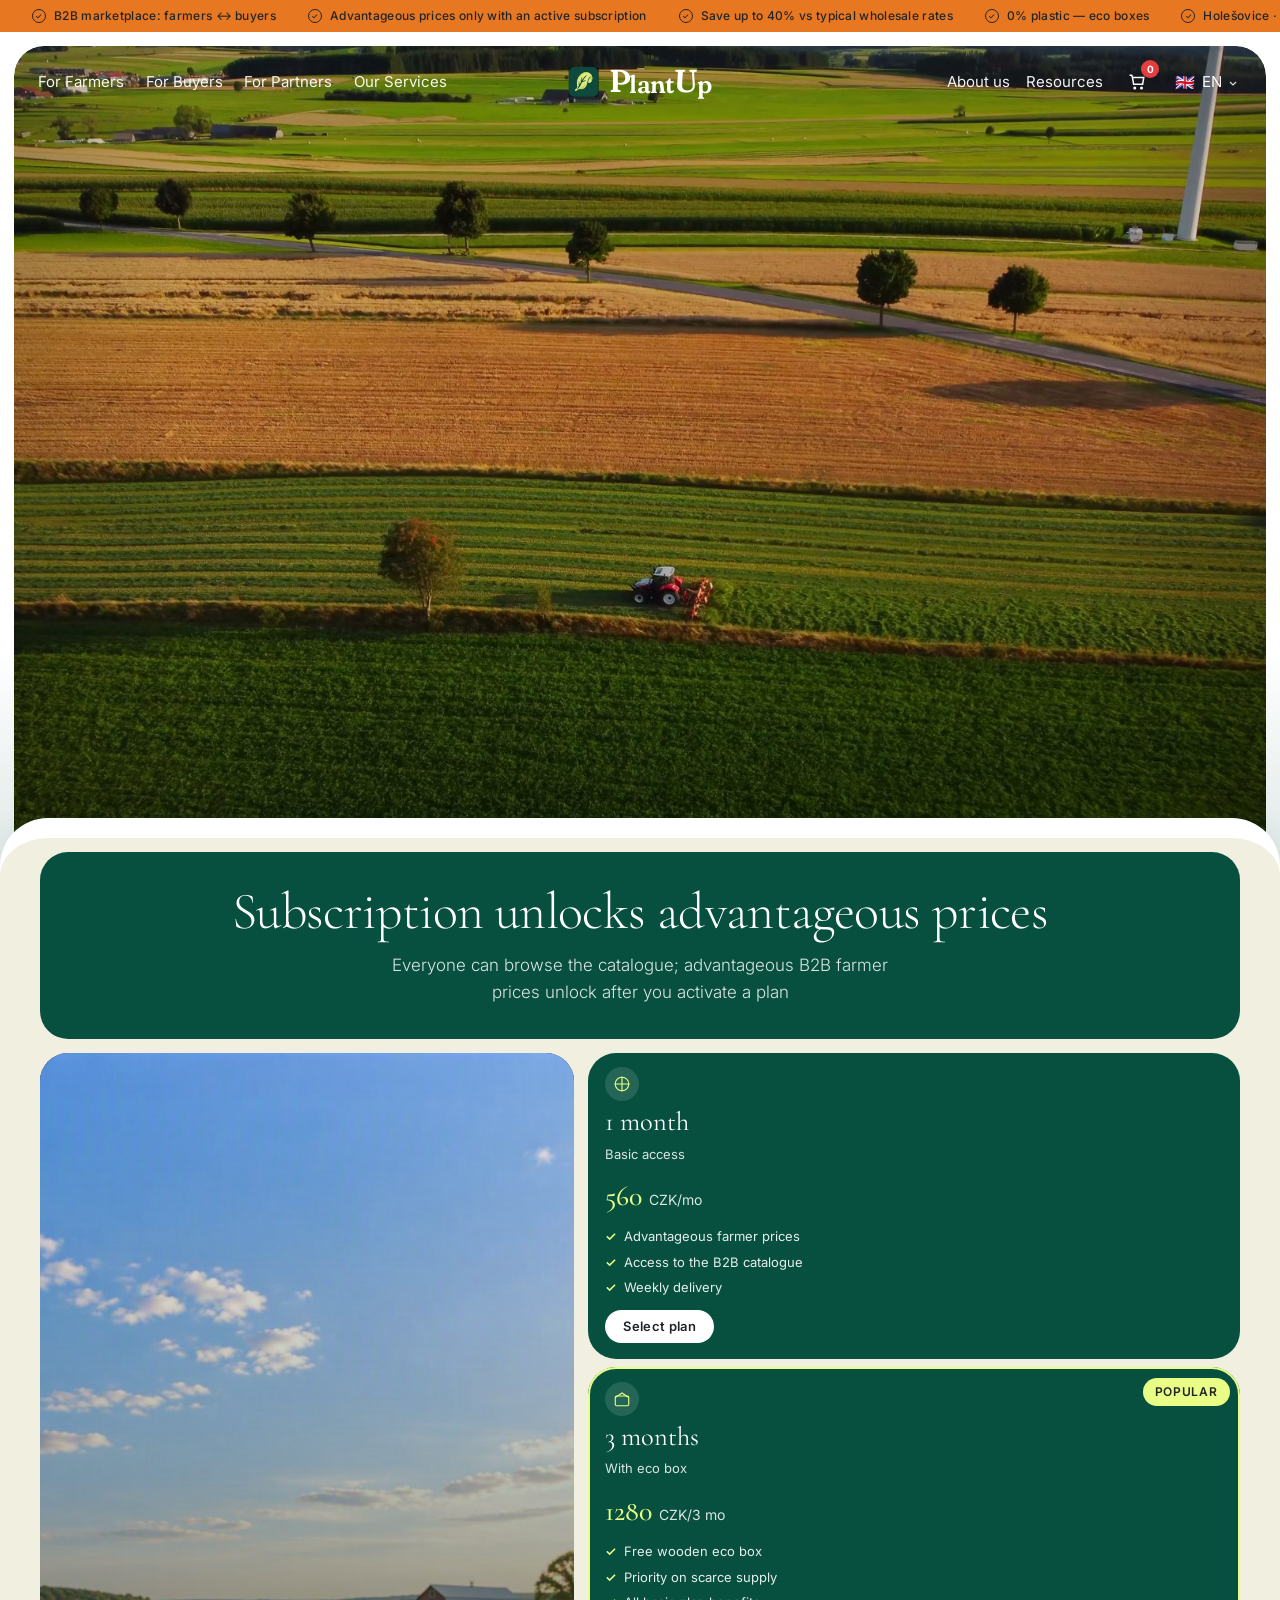
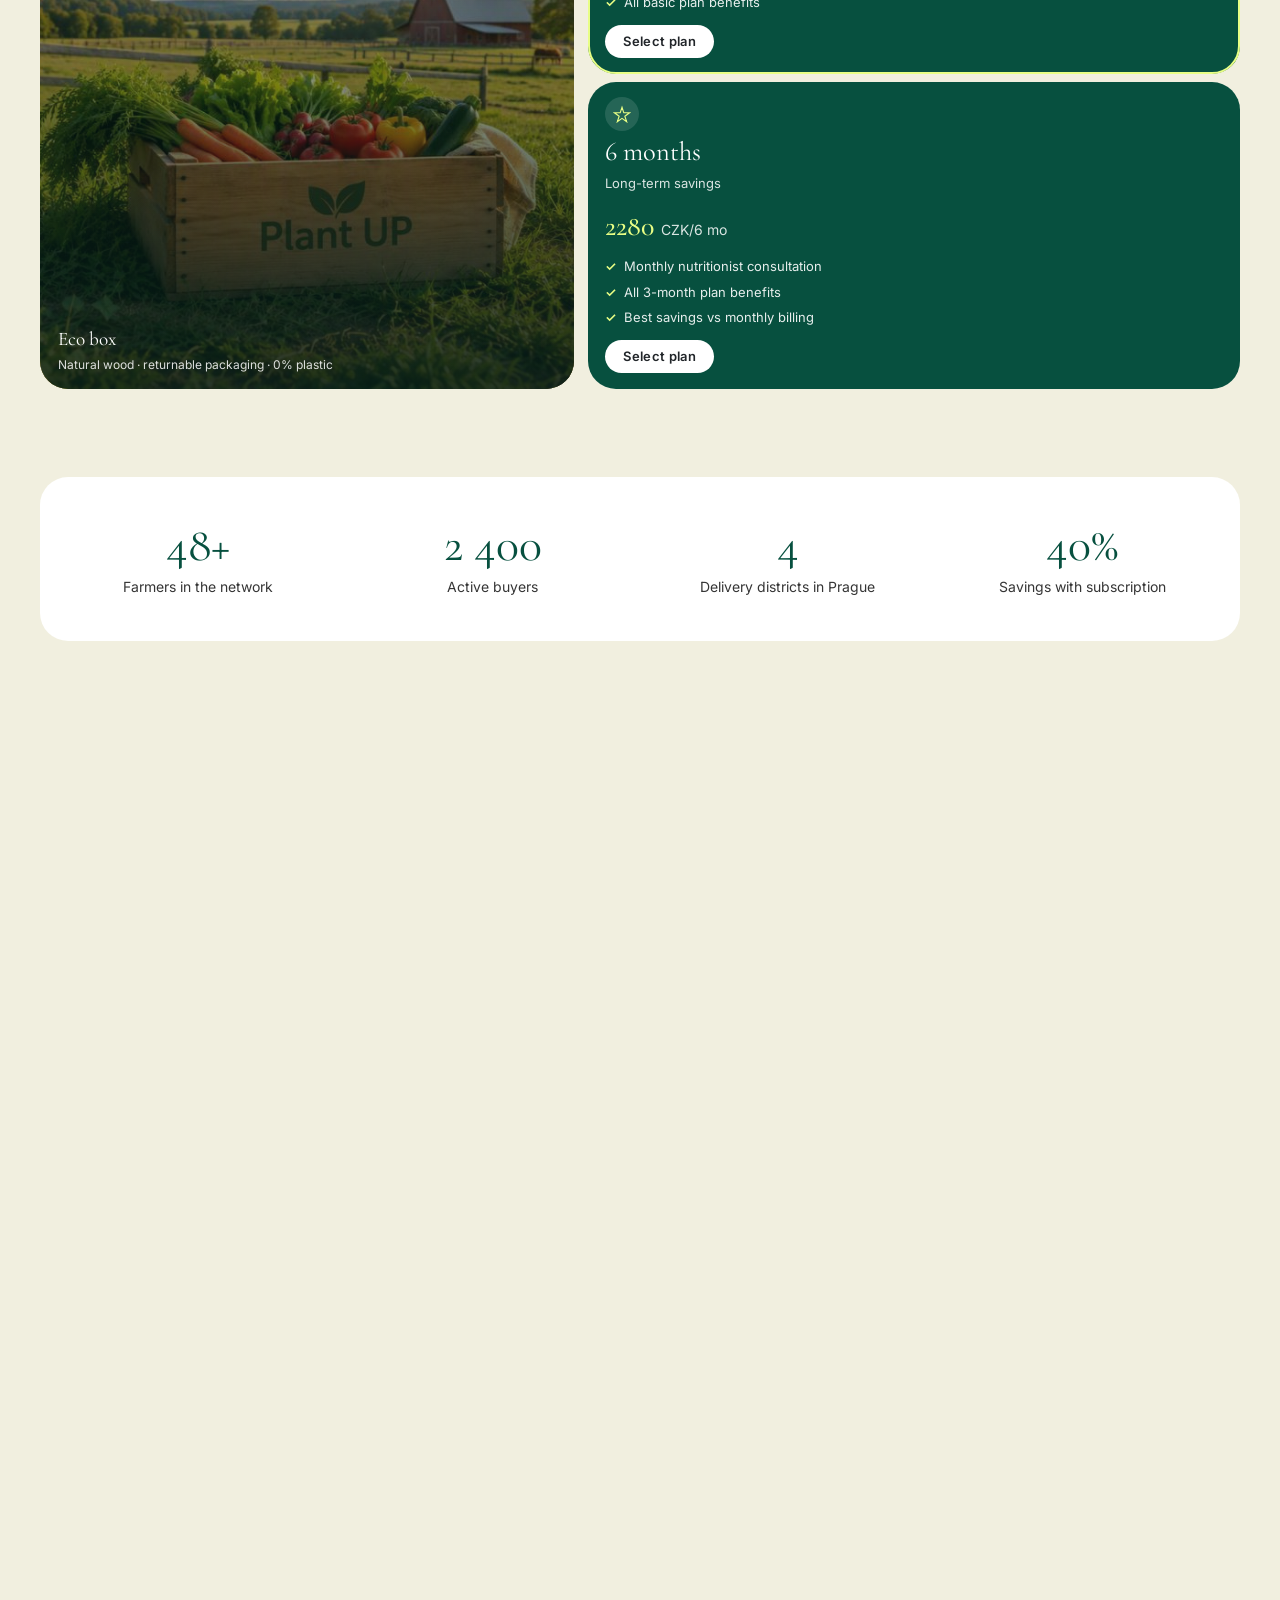
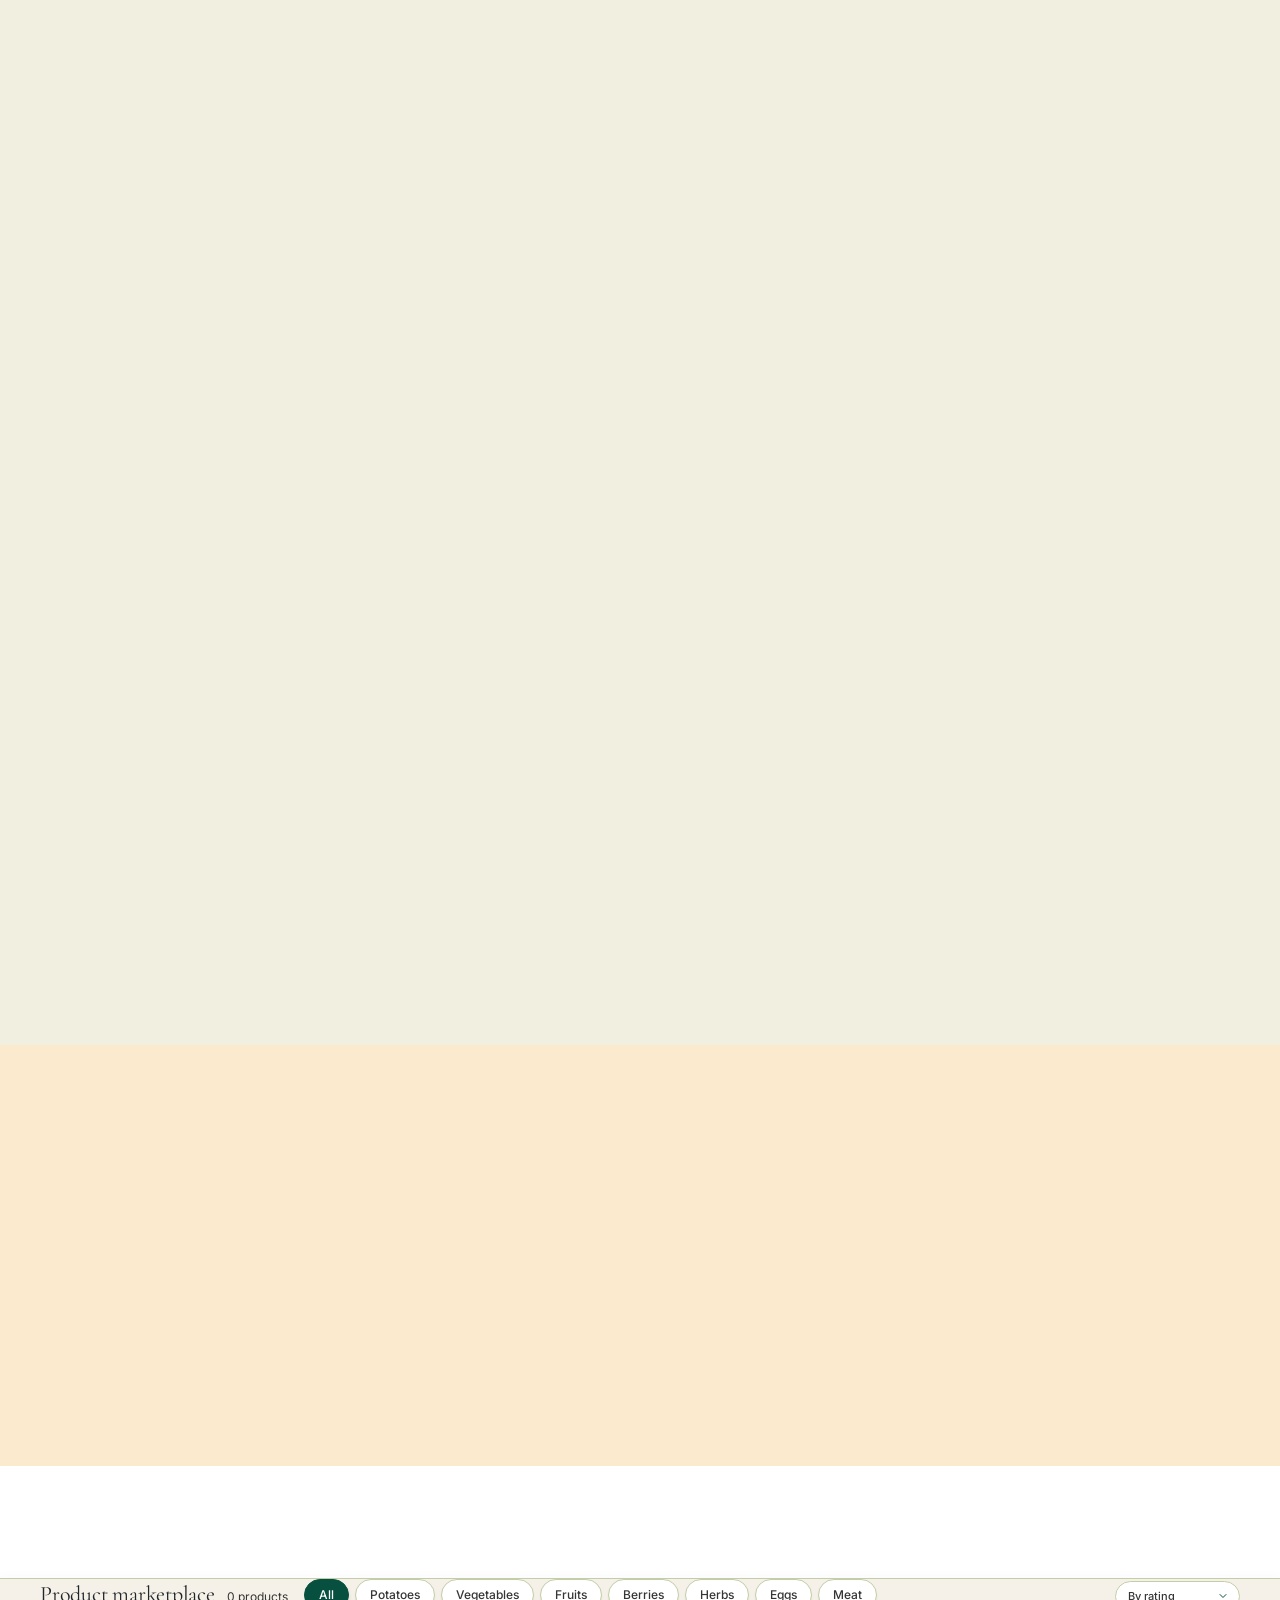
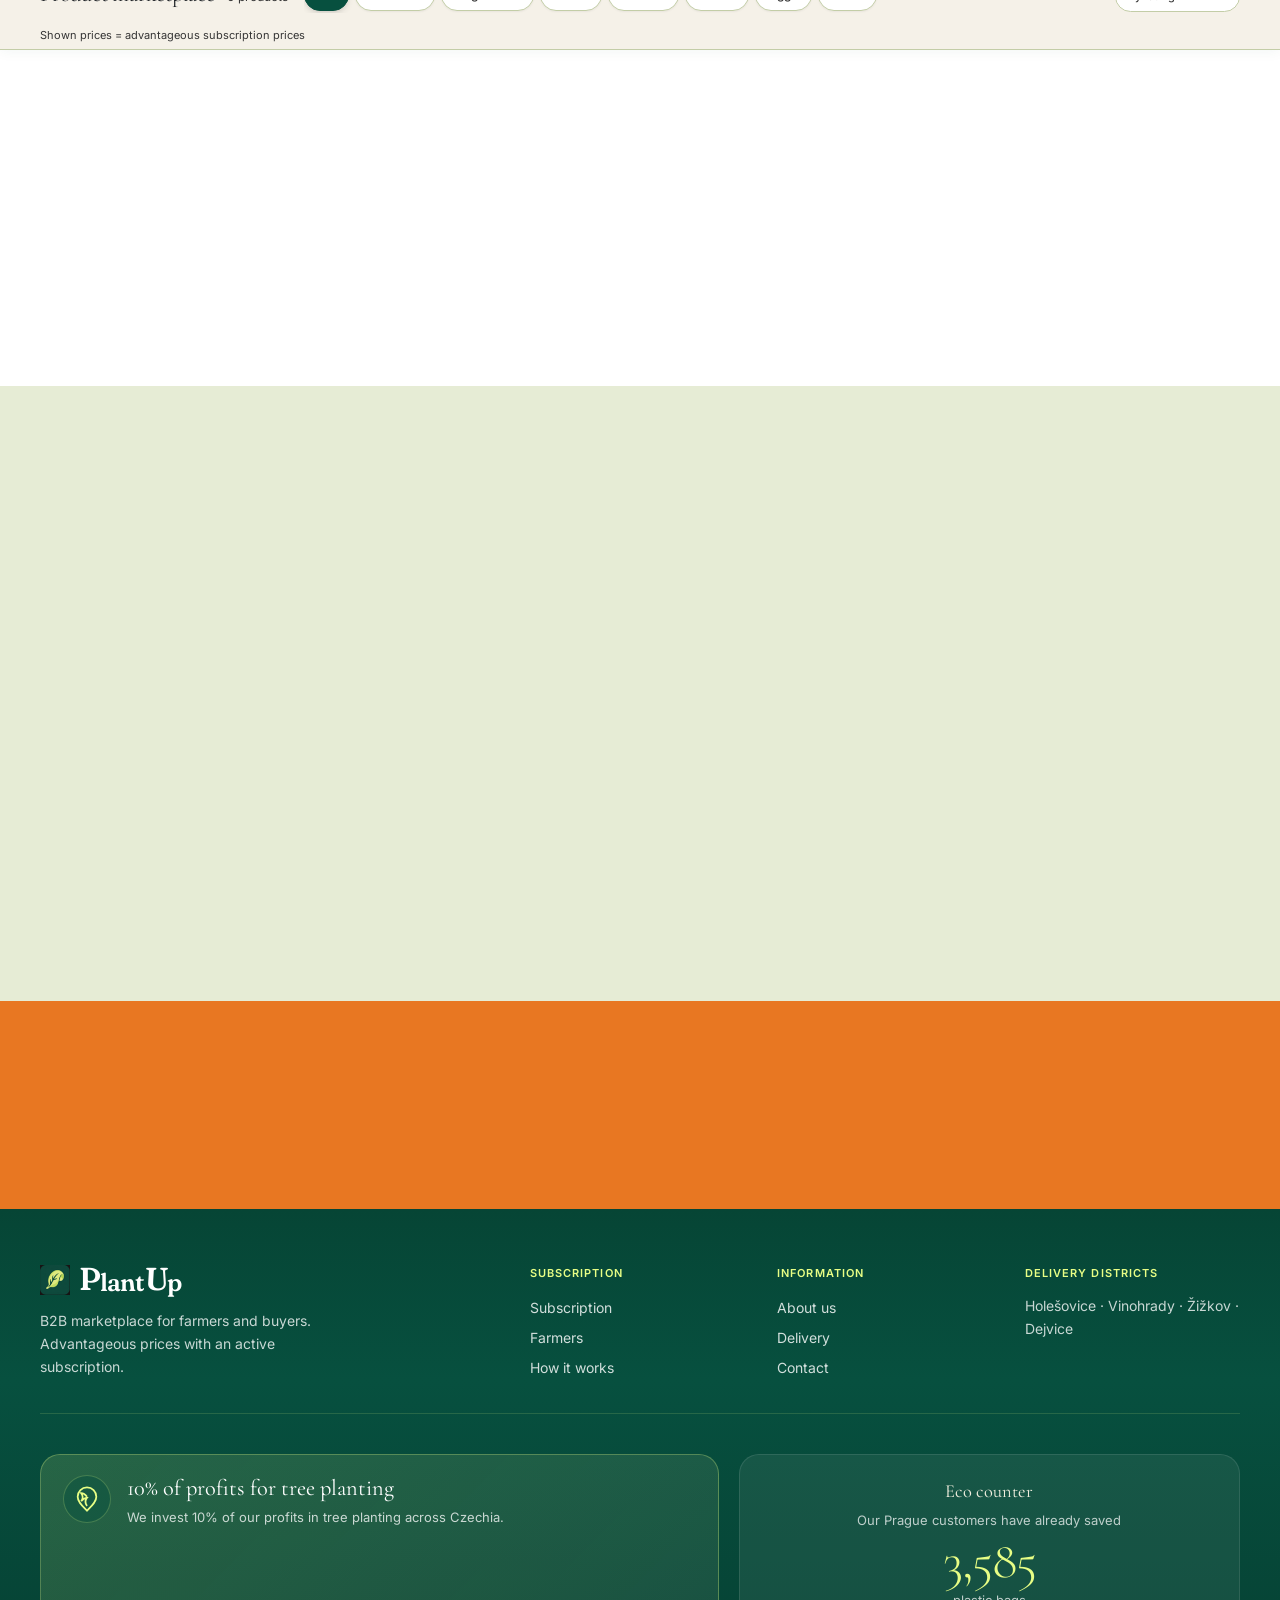
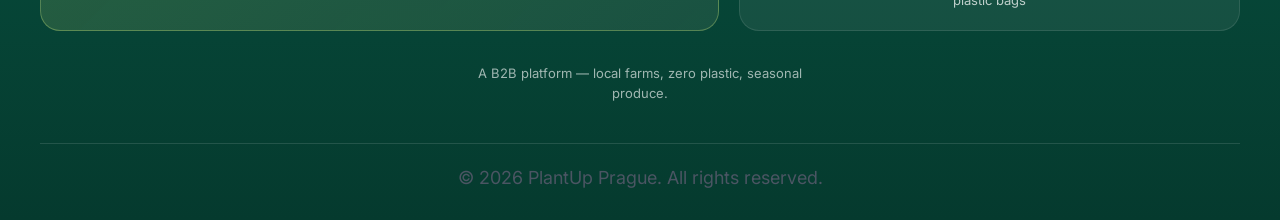
==== commit 60a1de2c: "Use PlantUp leaf icon for favicon and logos across the sale kit." ====
--- a/app/index.html
+++ b/app/index.html
@@ -10,18 +10,16 @@
     <link rel="preconnect" href="https://fonts.gstatic.com" crossorigin>
     <link href="https://fonts.googleapis.com/css2?family=Cormorant+Garamond:ital,wght@0,300;0,400;0,500;0,600;1,300&family=Fraunces:opsz,wght@9..144,500;9..144,600&family=Inter:wght@300;400;500;600&display=swap" rel="stylesheet">
     <link rel="preload" as="image" fetchpriority="high" href="./assets/hero-farm-poster-e26ivD7O.jpg">
-  <script type="module" crossorigin src="./assets/main-CwQHg_Rh.js"></script>
+  <script type="module" crossorigin src="./assets/main-FgqGsw6s.js"></script>
   <link rel="modulepreload" crossorigin href="./assets/modulepreload-polyfill-B5Qt9EMX.js">
-  <link rel="modulepreload" crossorigin href="./assets/i18n-DBMcqbrP.js">
-  <link rel="modulepreload" crossorigin href="./assets/mobile-nav-DnBbmY-4.js">
-  <link rel="modulepreload" crossorigin href="./assets/auth-BQFZTqTF.js">
-  <link rel="modulepreload" crossorigin href="./assets/subscriptionService-CnS6GAXd.js">
-  <link rel="modulepreload" crossorigin href="./assets/ui-CwIYb2mk.js">
-  <link rel="modulepreload" crossorigin href="./assets/products-QUTPlNKz.js">
+  <link rel="modulepreload" crossorigin href="./assets/mobile-nav-D-62_0C6.js">
+  <link rel="modulepreload" crossorigin href="./assets/auth-DknWqdUn.js">
+  <link rel="modulepreload" crossorigin href="./assets/subscriptionService-WhpzBnZx.js">
+  <link rel="modulepreload" crossorigin href="./assets/ui-DHz_Wx-B.js">
+  <link rel="modulepreload" crossorigin href="./assets/products-Ap80uccg.js">
   <link rel="modulepreload" crossorigin href="./assets/farms-KeF2EHQe.js">
-  <link rel="modulepreload" crossorigin href="./assets/paymentService-C2GAjMFd.js">
-  <link rel="stylesheet" crossorigin href="./assets/i18n-B8sHwuui.css">
-  <link rel="stylesheet" crossorigin href="./assets/mobile-nav-B9stuIgv.css">
+  <link rel="modulepreload" crossorigin href="./assets/paymentService-BjeFwz16.js">
+  <link rel="stylesheet" crossorigin href="./assets/mobile-nav-DO88Iq3_.css">
   <link rel="stylesheet" crossorigin href="./assets/tokens-Bw27OvtD.css">
 </head>
 <body class="arva-home">
@@ -55,10 +53,7 @@
             </nav>
 
             <a href="#top" class="arva-nav__logo" data-i18n-aria="nav.home">
-                <svg class="arva-nav__logo-mark" viewBox="0 0 32 32" fill="none" aria-hidden="true">
-                    <path d="M6 26 L16 6 L22 26 Z" fill="#e8fe85"/>
-                    <path d="M12 26 L16 6 L26 26 Z" fill="#ffffff"/>
-                </svg>
+                <img class="arva-nav__logo-mark" src="./assets/plantup-logo.png" alt="" width="28" height="28" />
                 <span class="arva-nav__logo-text" aria-hidden="true"><span class="arva-brand__cap">P</span>lant<span class="arva-brand__cap">U</span>p</span>
             </a>
 
@@ -548,10 +543,7 @@
                 <div class="arva-footer__main">
                     <div class="arva-footer__brand">
                         <a href="index.html" class="arva-footer__logo" aria-label="PlantUp">
-                            <svg class="arva-nav__logo-mark" viewBox="0 0 32 32" fill="none" aria-hidden="true">
-                                <path d="M6 26 L16 6 L22 26 Z" fill="#e8fe85"/>
-                                <path d="M12 26 L16 6 L26 26 Z" fill="#ffffff"/>
-                            </svg>
+                            <img class="arva-nav__logo-mark" src="./assets/plantup-logo.png" alt="" width="28" height="28" />
                             <span class="arva-nav__logo-text" aria-hidden="true"><span class="arva-brand__cap">P</span>lant<span class="arva-brand__cap">U</span>p</span>
                         </a>
                         <p class="arva-footer__tagline" data-i18n="footer.tagline">B2B tržiště farmářů a odběratelů. Výhodné ceny s aktivním předplatným.</p>
--- a/app/assets/mobile-nav-DO88Iq3_.css
+++ b/app/assets/mobile-nav-DO88Iq3_.css
@@ -0,0 +1 @@
+*,:before,:after{--tw-border-spacing-x: 0;--tw-border-spacing-y: 0;--tw-translate-x: 0;--tw-translate-y: 0;--tw-rotate: 0;--tw-skew-x: 0;--tw-skew-y: 0;--tw-scale-x: 1;--tw-scale-y: 1;--tw-pan-x: ;--tw-pan-y: ;--tw-pinch-zoom: ;--tw-scroll-snap-strictness: proximity;--tw-gradient-from-position: ;--tw-gradient-via-position: ;--tw-gradient-to-position: ;--tw-ordinal: ;--tw-slashed-zero: ;--tw-numeric-figure: ;--tw-numeric-spacing: ;--tw-numeric-fraction: ;--tw-ring-inset: ;--tw-ring-offset-width: 0px;--tw-ring-offset-color: #fff;--tw-ring-color: rgb(59 130 246 / .5);--tw-ring-offset-shadow: 0 0 #0000;--tw-ring-shadow: 0 0 #0000;--tw-shadow: 0 0 #0000;--tw-shadow-colored: 0 0 #0000;--tw-blur: ;--tw-brightness: ;--tw-contrast: ;--tw-grayscale: ;--tw-hue-rotate: ;--tw-invert: ;--tw-saturate: ;--tw-sepia: ;--tw-drop-shadow: ;--tw-backdrop-blur: ;--tw-backdrop-brightness: ;--tw-backdrop-contrast: ;--tw-backdrop-grayscale: ;--tw-backdrop-hue-rotate: ;--tw-backdrop-invert: ;--tw-backdrop-opacity: ;--tw-backdrop-saturate: ;--tw-backdrop-sepia: ;--tw-contain-size: ;--tw-contain-layout: ;--tw-contain-paint: ;--tw-contain-style: }::backdrop{--tw-border-spacing-x: 0;--tw-border-spacing-y: 0;--tw-translate-x: 0;--tw-translate-y: 0;--tw-rotate: 0;--tw-skew-x: 0;--tw-skew-y: 0;--tw-scale-x: 1;--tw-scale-y: 1;--tw-pan-x: ;--tw-pan-y: ;--tw-pinch-zoom: ;--tw-scroll-snap-strictness: proximity;--tw-gradient-from-position: ;--tw-gradient-via-position: ;--tw-gradient-to-position: ;--tw-ordinal: ;--tw-slashed-zero: ;--tw-numeric-figure: ;--tw-numeric-spacing: ;--tw-numeric-fraction: ;--tw-ring-inset: ;--tw-ring-offset-width: 0px;--tw-ring-offset-color: #fff;--tw-ring-color: rgb(59 130 246 / .5);--tw-ring-offset-shadow: 0 0 #0000;--tw-ring-shadow: 0 0 #0000;--tw-shadow: 0 0 #0000;--tw-shadow-colored: 0 0 #0000;--tw-blur: ;--tw-brightness: ;--tw-contrast: ;--tw-grayscale: ;--tw-hue-rotate: ;--tw-invert: ;--tw-saturate: ;--tw-sepia: ;--tw-drop-shadow: ;--tw-backdrop-blur: ;--tw-backdrop-brightness: ;--tw-backdrop-contrast: ;--tw-backdrop-grayscale: ;--tw-backdrop-hue-rotate: ;--tw-backdrop-invert: ;--tw-backdrop-opacity: ;--tw-backdrop-saturate: ;--tw-backdrop-sepia: ;--tw-contain-size: ;--tw-contain-layout: ;--tw-contain-paint: ;--tw-contain-style: }*,:before,:after{box-sizing:border-box;border-width:0;border-style:solid;border-color:#e5e7eb}:before,:after{--tw-content: ""}html,:host{line-height:1.5;-webkit-text-size-adjust:100%;-moz-tab-size:4;-o-tab-size:4;tab-size:4;font-family:Inter,system-ui,sans-serif;font-feature-settings:normal;font-variation-settings:normal;-webkit-tap-highlight-color:transparent}body{margin:0;line-height:inherit}hr{height:0;color:inherit;border-top-width:1px}abbr:where([title]){-webkit-text-decoration:underline dotted;text-decoration:underline dotted}h1,h2,h3,h4,h5,h6{font-size:inherit;font-weight:inherit}a{color:inherit;text-decoration:inherit}b,strong{font-weight:bolder}code,kbd,samp,pre{font-family:ui-monospace,SFMono-Regular,Menlo,Monaco,Consolas,Liberation Mono,Courier New,monospace;font-feature-settings:normal;font-variation-settings:normal;font-size:1em}small{font-size:80%}sub,sup{font-size:75%;line-height:0;position:relative;vertical-align:baseline}sub{bottom:-.25em}sup{top:-.5em}table{text-indent:0;border-color:inherit;border-collapse:collapse}button,input,optgroup,select,textarea{font-family:inherit;font-feature-settings:inherit;font-variation-settings:inherit;font-size:100%;font-weight:inherit;line-height:inherit;letter-spacing:inherit;color:inherit;margin:0;padding:0}button,select{text-transform:none}button,input:where([type=button]),input:where([type=reset]),input:where([type=submit]){-webkit-appearance:button;background-color:transparent;background-image:none}:-moz-focusring{outline:auto}:-moz-ui-invalid{box-shadow:none}progress{vertical-align:baseline}::-webkit-inner-spin-button,::-webkit-outer-spin-button{height:auto}[type=search]{-webkit-appearance:textfield;outline-offset:-2px}::-webkit-search-decoration{-webkit-appearance:none}::-webkit-file-upload-button{-webkit-appearance:button;font:inherit}summary{display:list-item}blockquote,dl,dd,h1,h2,h3,h4,h5,h6,hr,figure,p,pre{margin:0}fieldset{margin:0;padding:0}legend{padding:0}ol,ul,menu{list-style:none;margin:0;padding:0}dialog{padding:0}textarea{resize:vertical}input::-moz-placeholder,textarea::-moz-placeholder{opacity:1;color:#9ca3af}input::placeholder,textarea::placeholder{opacity:1;color:#9ca3af}button,[role=button]{cursor:pointer}:disabled{cursor:default}img,svg,video,canvas,audio,iframe,embed,object{display:block;vertical-align:middle}img,video{max-width:100%;height:auto}[hidden]:where(:not([hidden=until-found])){display:none}html{scroll-behavior:smooth;min-height:100vh;height:100%;overflow-x:hidden}body{font-family:Inter,system-ui,sans-serif;--tw-text-opacity: 1;color:rgb(17 24 39 / var(--tw-text-opacity, 1));-webkit-font-smoothing:antialiased;-moz-osx-font-smoothing:grayscale;background:linear-gradient(to bottom,#fffef7,#fdf4d6,#f5e6c8);min-height:100vh;height:100%;overflow-x:hidden}@media(min-width:768px){body{background-attachment:fixed}}.product-card:hover,.farmer-card:hover{transform:translateY(-4px)!important;box-shadow:0 20px 25px -5px #0000001a,0 10px 10px -5px #0000000a!important}.product-card,.farmer-card,article.product-card,article.farmer-card{transition:transform .3s ease,box-shadow .3s ease!important}.product-card:hover,.farmer-card:hover,article.product-card:hover,article.farmer-card:hover{transform:translateY(-4px)!important;box-shadow:0 20px 25px -5px #0000001a,0 10px 10px -5px #0000000a!important}.photo-upload-area{border:2px dashed #e5e7eb;border-radius:.75rem;padding:2rem;text-align:center;cursor:pointer;transition:all .3s;background:#ffffff80}.photo-upload-area:hover{border-color:#07503f;background:#07503f0d}.upload-placeholder{display:flex;flex-direction:column;align-items:center;justify-content:center}.photos-grid{display:grid;grid-template-columns:repeat(auto-fill,minmax(200px,1fr));gap:1rem;margin-top:1rem}@media(max-width:768px){.photos-grid{grid-template-columns:repeat(auto-fill,minmax(150px,1fr));gap:.75rem}}.btn-primary{background:#07503f;color:#fff;padding:.625rem 1.25rem;border:none;border-radius:.5rem;font-weight:600;cursor:pointer;transition:all .2s}.btn-primary:hover{background:#054a3a}.btn-secondary{background:#f3f4f6;color:#374151;padding:.625rem 1.25rem;border:none;border-radius:.5rem;font-weight:600;cursor:pointer;transition:all .2s}.btn-secondary:hover{background:#e5e7eb}h1{margin-bottom:1rem;font-size:2.25rem;line-height:2.5rem;font-weight:700;letter-spacing:-.025em;--tw-text-opacity: 1;color:rgb(17 24 39 / var(--tw-text-opacity, 1))}@media(min-width:768px){h1{font-size:3.75rem;line-height:1}}h2{margin-bottom:1rem;font-size:1.875rem;line-height:2.25rem;font-weight:700;--tw-text-opacity: 1;color:rgb(17 24 39 / var(--tw-text-opacity, 1))}@media(min-width:768px){h2{font-size:2.25rem;line-height:2.5rem}}h3{margin-bottom:.5rem;font-size:1.25rem;line-height:1.75rem;font-weight:600;--tw-text-opacity: 1;color:rgb(17 24 39 / var(--tw-text-opacity, 1))}@media(min-width:768px){h3{font-size:1.5rem;line-height:2rem}}p{font-size:1rem;line-height:1.5rem;line-height:1.625;--tw-text-opacity: 1;color:rgb(75 85 99 / var(--tw-text-opacity, 1))}@media(min-width:768px){p{font-size:1.125rem;line-height:1.75rem}}section,.hero,.membership,.farmers,.how-it-works,.marketplace{background-color:transparent}.\!farmers{background-color:transparent}body:after{content:"";position:fixed;bottom:0;left:0;right:0;height:250px;background:linear-gradient(to bottom,transparent,rgba(7,80,63,.15));pointer-events:none;z-index:0}.\!container{width:100%!important}.container{width:100%}@media(min-width:640px){.\!container{max-width:640px!important}.container{max-width:640px}}@media(min-width:768px){.\!container{max-width:768px!important}.container{max-width:768px}}@media(min-width:1024px){.\!container{max-width:1024px!important}.container{max-width:1024px}}@media(min-width:1280px){.\!container{max-width:1280px!important}.container{max-width:1280px}}@media(min-width:1536px){.\!container{max-width:1536px!important}.container{max-width:1536px}}.btn-primary{display:inline-flex;align-items:center;justify-content:center;gap:.5rem;border-radius:.75rem;--tw-bg-opacity: 1;background-color:rgb(7 80 63 / var(--tw-bg-opacity, 1));padding:.75rem 1.5rem;font-weight:600;--tw-text-opacity: 1;color:rgb(255 255 255 / var(--tw-text-opacity, 1))}body.pu-shell .btn-primary{background-color:var(--color-forest-ink, #07503f)}.btn-primary:hover{--tw-translate-y: -.125rem;transform:translate(var(--tw-translate-x),var(--tw-translate-y)) rotate(var(--tw-rotate)) skew(var(--tw-skew-x)) skewY(var(--tw-skew-y)) scaleX(var(--tw-scale-x)) scaleY(var(--tw-scale-y));--tw-bg-opacity: 1;background-color:rgb(5 74 58 / var(--tw-bg-opacity, 1));--tw-shadow: 0 10px 15px -3px rgb(0 0 0 / .1), 0 4px 6px -4px rgb(0 0 0 / .1);--tw-shadow-colored: 0 10px 15px -3px var(--tw-shadow-color), 0 4px 6px -4px var(--tw-shadow-color);box-shadow:var(--tw-ring-offset-shadow, 0 0 #0000),var(--tw-ring-shadow, 0 0 #0000),var(--tw-shadow)}.btn-primary{transition-property:all;transition-timing-function:cubic-bezier(.4,0,.2,1);transition-duration:.2s}.btn-primary:active{--tw-scale-x: .95;--tw-scale-y: .95;transform:translate(var(--tw-translate-x),var(--tw-translate-y)) rotate(var(--tw-rotate)) skew(var(--tw-skew-x)) skewY(var(--tw-skew-y)) scaleX(var(--tw-scale-x)) scaleY(var(--tw-scale-y))}.btn-secondary{display:inline-flex;align-items:center;justify-content:center;gap:.5rem;border-radius:.75rem;border-width:2px;--tw-border-opacity: 1;border-color:rgb(7 80 63 / var(--tw-border-opacity, 1));background-color:transparent;padding:.75rem 1.5rem;font-weight:600;--tw-text-opacity: 1;color:rgb(7 80 63 / var(--tw-text-opacity, 1))}body.pu-shell a.btn-secondary{color:var(--color-forest-ink, #07503f)}body.pu-shell .btn-secondary{color:var(--color-forest-ink, #07503f);border-color:var(--color-forest-ink, #07503f)}.btn-secondary:hover{--tw-translate-y: -.125rem;transform:translate(var(--tw-translate-x),var(--tw-translate-y)) rotate(var(--tw-rotate)) skew(var(--tw-skew-x)) skewY(var(--tw-skew-y)) scaleX(var(--tw-scale-x)) scaleY(var(--tw-scale-y));background-color:#07503f1a;--tw-shadow: 0 10px 15px -3px rgb(0 0 0 / .1), 0 4px 6px -4px rgb(0 0 0 / .1);--tw-shadow-colored: 0 10px 15px -3px var(--tw-shadow-color), 0 4px 6px -4px var(--tw-shadow-color);box-shadow:var(--tw-ring-offset-shadow, 0 0 #0000),var(--tw-ring-shadow, 0 0 #0000),var(--tw-shadow)}.btn-secondary{transition-property:all;transition-timing-function:cubic-bezier(.4,0,.2,1);transition-duration:.2s}.btn-secondary:active{--tw-scale-x: .95;--tw-scale-y: .95;transform:translate(var(--tw-translate-x),var(--tw-translate-y)) rotate(var(--tw-rotate)) skew(var(--tw-skew-x)) skewY(var(--tw-skew-y)) scaleX(var(--tw-scale-x)) scaleY(var(--tw-scale-y))}.btn-accent{background:#07503f;color:#fff;padding:.625rem 1.25rem;border:none;border-radius:.5rem;font-weight:600;cursor:pointer;transition:all .2s}.btn-accent:hover{background:#054a3a}.btn-accent{display:inline-flex;align-items:center;justify-content:center;gap:.5rem;border-radius:.75rem;--tw-bg-opacity: 1;background-color:rgb(7 80 63 / var(--tw-bg-opacity, 1));padding:.75rem 1.5rem;font-weight:600;--tw-text-opacity: 1;color:rgb(255 255 255 / var(--tw-text-opacity, 1))}body.pu-shell .btn-accent{background-color:var(--color-forest-ink, #07503f)}.btn-accent:hover{--tw-translate-y: -.125rem;transform:translate(var(--tw-translate-x),var(--tw-translate-y)) rotate(var(--tw-rotate)) skew(var(--tw-skew-x)) skewY(var(--tw-skew-y)) scaleX(var(--tw-scale-x)) scaleY(var(--tw-scale-y));--tw-bg-opacity: 1;background-color:rgb(5 74 58 / var(--tw-bg-opacity, 1));--tw-shadow: 0 10px 15px -3px rgb(0 0 0 / .1), 0 4px 6px -4px rgb(0 0 0 / .1);--tw-shadow-colored: 0 10px 15px -3px var(--tw-shadow-color), 0 4px 6px -4px var(--tw-shadow-color);box-shadow:var(--tw-ring-offset-shadow, 0 0 #0000),var(--tw-ring-shadow, 0 0 #0000),var(--tw-shadow)}.btn-accent{transition-property:all;transition-timing-function:cubic-bezier(.4,0,.2,1);transition-duration:.2s}.btn-accent:active{--tw-scale-x: .95;--tw-scale-y: .95;transform:translate(var(--tw-translate-x),var(--tw-translate-y)) rotate(var(--tw-rotate)) skew(var(--tw-skew-x)) skewY(var(--tw-skew-y)) scaleX(var(--tw-scale-x)) scaleY(var(--tw-scale-y))}body.pu-shell .btn-accent{background:var(--color-forest-ink, #07503f);color:var(--color-pure-white, #fff);border-radius:999px;border:none}body.pu-shell .btn-accent:hover{background:#054a3a}.btn-outline-olive{background:#f3f4f6;color:#374151;padding:.625rem 1.25rem;border:none;border-radius:.5rem;font-weight:600;cursor:pointer;transition:all .2s}.btn-outline-olive:hover{background:#e5e7eb}.btn-outline-olive{display:inline-flex;align-items:center;justify-content:center;gap:.5rem;border-radius:.75rem;border-width:2px;--tw-border-opacity: 1;border-color:rgb(7 80 63 / var(--tw-border-opacity, 1));background-color:transparent;padding:.75rem 1.5rem;font-weight:600;--tw-text-opacity: 1;color:rgb(7 80 63 / var(--tw-text-opacity, 1))}body.pu-shell a.btn-outline-olive{color:var(--color-forest-ink, #07503f)}body.pu-shell .btn-outline-olive{color:var(--color-forest-ink, #07503f);border-color:var(--color-forest-ink, #07503f)}.btn-outline-olive:hover{--tw-translate-y: -.125rem;transform:translate(var(--tw-translate-x),var(--tw-translate-y)) rotate(var(--tw-rotate)) skew(var(--tw-skew-x)) skewY(var(--tw-skew-y)) scaleX(var(--tw-scale-x)) scaleY(var(--tw-scale-y));background-color:#07503f1a;--tw-shadow: 0 10px 15px -3px rgb(0 0 0 / .1), 0 4px 6px -4px rgb(0 0 0 / .1);--tw-shadow-colored: 0 10px 15px -3px var(--tw-shadow-color), 0 4px 6px -4px var(--tw-shadow-color);box-shadow:var(--tw-ring-offset-shadow, 0 0 #0000),var(--tw-ring-shadow, 0 0 #0000),var(--tw-shadow)}.btn-outline-olive{transition-property:all;transition-timing-function:cubic-bezier(.4,0,.2,1);transition-duration:.2s}.btn-outline-olive:active{--tw-scale-x: .95;--tw-scale-y: .95;transform:translate(var(--tw-translate-x),var(--tw-translate-y)) rotate(var(--tw-rotate)) skew(var(--tw-skew-x)) skewY(var(--tw-skew-y)) scaleX(var(--tw-scale-x)) scaleY(var(--tw-scale-y))}body.pu-shell .btn-outline-olive{background:transparent;color:var(--color-forest-ink, #07503f);border:2px solid var(--color-forest-ink, #07503f);border-radius:999px}body.pu-shell .btn-outline-olive:hover{background:#07503f0f}.\!card,.card{border-radius:1rem;border-width:1px;border-color:#ffffff80;background-color:#ffffffe6;padding:2rem;--tw-shadow: 0 10px 15px -3px rgb(0 0 0 / .1), 0 4px 6px -4px rgb(0 0 0 / .1);--tw-shadow-colored: 0 10px 15px -3px var(--tw-shadow-color), 0 4px 6px -4px var(--tw-shadow-color);box-shadow:var(--tw-ring-offset-shadow, 0 0 #0000),var(--tw-ring-shadow, 0 0 #0000),var(--tw-shadow);--tw-backdrop-blur: blur(12px);-webkit-backdrop-filter:var(--tw-backdrop-blur) var(--tw-backdrop-brightness) var(--tw-backdrop-contrast) var(--tw-backdrop-grayscale) var(--tw-backdrop-hue-rotate) var(--tw-backdrop-invert) var(--tw-backdrop-opacity) var(--tw-backdrop-saturate) var(--tw-backdrop-sepia);backdrop-filter:var(--tw-backdrop-blur) var(--tw-backdrop-brightness) var(--tw-backdrop-contrast) var(--tw-backdrop-grayscale) var(--tw-backdrop-hue-rotate) var(--tw-backdrop-invert) var(--tw-backdrop-opacity) var(--tw-backdrop-saturate) var(--tw-backdrop-sepia)}.\!card:hover,.card:hover{--tw-translate-y: -.25rem;transform:translate(var(--tw-translate-x),var(--tw-translate-y)) rotate(var(--tw-rotate)) skew(var(--tw-skew-x)) skewY(var(--tw-skew-y)) scaleX(var(--tw-scale-x)) scaleY(var(--tw-scale-y));--tw-shadow: 0 20px 25px -5px rgb(0 0 0 / .1), 0 8px 10px -6px rgb(0 0 0 / .1);--tw-shadow-colored: 0 20px 25px -5px var(--tw-shadow-color), 0 8px 10px -6px var(--tw-shadow-color);box-shadow:var(--tw-ring-offset-shadow, 0 0 #0000),var(--tw-ring-shadow, 0 0 #0000),var(--tw-shadow)}.\!card,.card{transition-property:all;transition-timing-function:cubic-bezier(.4,0,.2,1);transition-duration:.3s}.membership-card,.farmer-card,.product-card{border-radius:1rem;border-width:1px;border-color:#ffffff80;background-color:#ffffffe6;padding:2rem;--tw-shadow: 0 10px 15px -3px rgb(0 0 0 / .1), 0 4px 6px -4px rgb(0 0 0 / .1);--tw-shadow-colored: 0 10px 15px -3px var(--tw-shadow-color), 0 4px 6px -4px var(--tw-shadow-color);box-shadow:var(--tw-ring-offset-shadow, 0 0 #0000),var(--tw-ring-shadow, 0 0 #0000),var(--tw-shadow);--tw-backdrop-blur: blur(12px);-webkit-backdrop-filter:var(--tw-backdrop-blur) var(--tw-backdrop-brightness) var(--tw-backdrop-contrast) var(--tw-backdrop-grayscale) var(--tw-backdrop-hue-rotate) var(--tw-backdrop-invert) var(--tw-backdrop-opacity) var(--tw-backdrop-saturate) var(--tw-backdrop-sepia);backdrop-filter:var(--tw-backdrop-blur) var(--tw-backdrop-brightness) var(--tw-backdrop-contrast) var(--tw-backdrop-grayscale) var(--tw-backdrop-hue-rotate) var(--tw-backdrop-invert) var(--tw-backdrop-opacity) var(--tw-backdrop-saturate) var(--tw-backdrop-sepia)}.membership-card:hover,.farmer-card:hover,.product-card:hover{--tw-translate-y: -.25rem;transform:translate(var(--tw-translate-x),var(--tw-translate-y)) rotate(var(--tw-rotate)) skew(var(--tw-skew-x)) skewY(var(--tw-skew-y)) scaleX(var(--tw-scale-x)) scaleY(var(--tw-scale-y));--tw-shadow: 0 20px 25px -5px rgb(0 0 0 / .1), 0 8px 10px -6px rgb(0 0 0 / .1);--tw-shadow-colored: 0 20px 25px -5px var(--tw-shadow-color), 0 8px 10px -6px var(--tw-shadow-color);box-shadow:var(--tw-ring-offset-shadow, 0 0 #0000),var(--tw-ring-shadow, 0 0 #0000),var(--tw-shadow)}.membership-card,.farmer-card,.product-card{transition-property:all;transition-timing-function:cubic-bezier(.4,0,.2,1);transition-duration:.3s}@media(max-width:640px){.membership-card,.farmer-card,.product-card{border-radius:.75rem;padding:1.5rem}}.membership-card.popular,.farmer-card.popular,.product-card.popular{position:relative;--tw-scale-x: 1.02;--tw-scale-y: 1.02;transform:translate(var(--tw-translate-x),var(--tw-translate-y)) rotate(var(--tw-rotate)) skew(var(--tw-skew-x)) skewY(var(--tw-skew-y)) scaleX(var(--tw-scale-x)) scaleY(var(--tw-scale-y));--tw-shadow: 0 25px 50px -12px rgb(0 0 0 / .25);--tw-shadow-colored: 0 25px 50px -12px var(--tw-shadow-color);box-shadow:var(--tw-ring-offset-shadow, 0 0 #0000),var(--tw-ring-shadow, 0 0 #0000),var(--tw-shadow);--tw-ring-offset-shadow: var(--tw-ring-inset) 0 0 0 var(--tw-ring-offset-width) var(--tw-ring-offset-color);--tw-ring-shadow: var(--tw-ring-inset) 0 0 0 calc(2px + var(--tw-ring-offset-width)) var(--tw-ring-color);box-shadow:var(--tw-ring-offset-shadow),var(--tw-ring-shadow),var(--tw-shadow, 0 0 #0000);--tw-ring-opacity: 1;--tw-ring-color: rgb(7 80 63 / var(--tw-ring-opacity, 1))}.membership-card.popular:before,.farmer-card.popular:before,.product-card.popular:before{content:"🔥 Популярный";position:absolute;top:-.75rem;left:50%;--tw-translate-x: -50%;transform:translate(var(--tw-translate-x),var(--tw-translate-y)) rotate(var(--tw-rotate)) skew(var(--tw-skew-x)) skewY(var(--tw-skew-y)) scaleX(var(--tw-scale-x)) scaleY(var(--tw-scale-y));white-space:nowrap;border-radius:9999px;--tw-bg-opacity: 1;background-color:rgb(7 80 63 / var(--tw-bg-opacity, 1));padding:.25rem 1rem;font-size:.75rem;line-height:1rem;font-weight:500;--tw-text-opacity: 1;color:rgb(255 255 255 / var(--tw-text-opacity, 1))}body.pu-shell .membership-card.popular:before,body.pu-shell .farmer-card.popular:before,body.pu-shell .product-card.popular:before{background-color:var(--color-forest-ink, #07503f)}@media(max-width:640px){.membership-card.popular,.farmer-card.popular,.product-card.popular{--tw-scale-x: 1;--tw-scale-y: 1;transform:translate(var(--tw-translate-x),var(--tw-translate-y)) rotate(var(--tw-rotate)) skew(var(--tw-skew-x)) skewY(var(--tw-skew-y)) scaleX(var(--tw-scale-x)) scaleY(var(--tw-scale-y))}}.filter-btn{border-radius:9999px;border-width:1px;--tw-border-opacity: 1;border-color:rgb(229 231 235 / var(--tw-border-opacity, 1));--tw-bg-opacity: 1;background-color:rgb(255 255 255 / var(--tw-bg-opacity, 1));padding:.5rem 1rem;font-weight:500;--tw-text-opacity: 1;color:rgb(55 65 81 / var(--tw-text-opacity, 1))}.filter-btn:hover{border-color:#07503f66;background-color:#07503f0d;--tw-text-opacity: 1;color:rgb(7 80 63 / var(--tw-text-opacity, 1))}.filter-btn{transition-property:all;transition-timing-function:cubic-bezier(.4,0,.2,1);transition-duration:.2s;transition-timing-function:cubic-bezier(0,0,.2,1);--tw-shadow: 0 1px 2px 0 rgb(0 0 0 / .05);--tw-shadow-colored: 0 1px 2px 0 var(--tw-shadow-color);box-shadow:var(--tw-ring-offset-shadow, 0 0 #0000),var(--tw-ring-shadow, 0 0 #0000),var(--tw-shadow)}.filter-btn.active{--tw-border-opacity: 1;border-color:rgb(7 80 63 / var(--tw-border-opacity, 1));--tw-bg-opacity: 1;background-color:rgb(7 80 63 / var(--tw-bg-opacity, 1));--tw-text-opacity: 1;color:rgb(255 255 255 / var(--tw-text-opacity, 1));--tw-shadow: 0 4px 6px -1px rgb(0 0 0 / .1), 0 2px 4px -2px rgb(0 0 0 / .1);--tw-shadow-colored: 0 4px 6px -1px var(--tw-shadow-color), 0 2px 4px -2px var(--tw-shadow-color);box-shadow:var(--tw-ring-offset-shadow, 0 0 #0000),var(--tw-ring-shadow, 0 0 #0000),var(--tw-shadow)}body.pu-shell .filter-btn.active{background-color:var(--color-forest-ink, #07503f);border-color:var(--color-forest-ink, #07503f)}@media(max-width:767px){.filter-btn:hover{transform:none}}section{padding-top:5rem;padding-bottom:5rem}@media(min-width:768px){section{padding-top:7rem;padding-bottom:7rem}}.hero{position:relative;background-color:transparent;min-height:100vh;display:flex;align-items:center;padding-bottom:8rem}.hero h1{margin-bottom:1.5rem;font-size:3rem;font-weight:800;line-height:1.1;letter-spacing:-.025em}@media(min-width:768px){.hero h1{font-size:4.5rem;line-height:1}}.hero h1{color:#5c4d3a}.hero p{margin-left:auto;margin-right:auto;margin-bottom:2.5rem;max-width:42rem;font-size:1.25rem;line-height:1.75rem;line-height:1.625;--tw-text-opacity: 1;color:rgb(75 85 99 / var(--tw-text-opacity, 1))}.hero .btn-hero-primary{display:inline-flex;align-items:center;justify-content:center}.hero .btn-hero-primary>:not([hidden])~:not([hidden]){--tw-space-x-reverse: 0;margin-right:calc(.5rem * var(--tw-space-x-reverse));margin-left:calc(.5rem * calc(1 - var(--tw-space-x-reverse)))}.hero .btn-hero-primary{border-radius:9999px;--tw-bg-opacity: 1;background-color:rgb(7 80 63 / var(--tw-bg-opacity, 1));padding:.75rem 1.5rem;font-size:1.125rem;line-height:1.75rem;font-weight:600;--tw-text-opacity: 1;color:rgb(255 255 255 / var(--tw-text-opacity, 1));--tw-shadow: 0 10px 15px -3px rgb(0 0 0 / .1), 0 4px 6px -4px rgb(0 0 0 / .1);--tw-shadow-colored: 0 10px 15px -3px var(--tw-shadow-color), 0 4px 6px -4px var(--tw-shadow-color);box-shadow:var(--tw-ring-offset-shadow, 0 0 #0000),var(--tw-ring-shadow, 0 0 #0000),var(--tw-shadow);transition-property:all;transition-timing-function:cubic-bezier(.4,0,.2,1);transition-duration:.3s}body.pu-shell .hero .btn-hero-primary{background-color:var(--color-forest-ink, #07503f)}.hero .btn-hero-primary:hover{--tw-scale-x: 1.05;--tw-scale-y: 1.05;transform:translate(var(--tw-translate-x),var(--tw-translate-y)) rotate(var(--tw-rotate)) skew(var(--tw-skew-x)) skewY(var(--tw-skew-y)) scaleX(var(--tw-scale-x)) scaleY(var(--tw-scale-y));--tw-bg-opacity: 1;background-color:rgb(5 74 58 / var(--tw-bg-opacity, 1));--tw-shadow: 0 20px 25px -5px rgb(0 0 0 / .1), 0 8px 10px -6px rgb(0 0 0 / .1);--tw-shadow-colored: 0 20px 25px -5px var(--tw-shadow-color), 0 8px 10px -6px var(--tw-shadow-color);box-shadow:var(--tw-ring-offset-shadow, 0 0 #0000),var(--tw-ring-shadow, 0 0 #0000),var(--tw-shadow)}.hero .btn-hero-secondary{display:inline-flex;align-items:center;justify-content:center}.hero .btn-hero-secondary>:not([hidden])~:not([hidden]){--tw-space-x-reverse: 0;margin-right:calc(.5rem * var(--tw-space-x-reverse));margin-left:calc(.5rem * calc(1 - var(--tw-space-x-reverse)))}.hero .btn-hero-secondary{border-radius:9999px;border-width:2px;--tw-border-opacity: 1;border-color:rgb(7 80 63 / var(--tw-border-opacity, 1));padding:.75rem 1.5rem;font-size:1.125rem;line-height:1.75rem;font-weight:600;--tw-text-opacity: 1;color:rgb(7 80 63 / var(--tw-text-opacity, 1));transition-property:all;transition-timing-function:cubic-bezier(.4,0,.2,1);transition-duration:.3s}body.pu-shell a.hero .btn-hero-secondary{color:var(--color-forest-ink, #07503f)}body.pu-shell .hero .btn-hero-secondary{color:var(--color-forest-ink, #07503f);border-color:var(--color-forest-ink, #07503f)}.hero .btn-hero-secondary:hover{--tw-scale-x: 1.05;--tw-scale-y: 1.05;transform:translate(var(--tw-translate-x),var(--tw-translate-y)) rotate(var(--tw-rotate)) skew(var(--tw-skew-x)) skewY(var(--tw-skew-y)) scaleX(var(--tw-scale-x)) scaleY(var(--tw-scale-y));--tw-bg-opacity: 1;background-color:rgb(7 80 63 / var(--tw-bg-opacity, 1));--tw-text-opacity: 1;color:rgb(255 255 255 / var(--tw-text-opacity, 1))}.nav-link{--tw-text-opacity: 1;color:rgb(17 24 39 / var(--tw-text-opacity, 1));transition-property:color,background-color,border-color,text-decoration-color,fill,stroke;transition-timing-function:cubic-bezier(.4,0,.2,1);transition-duration:.2s}.nav-link:hover{color:#07503f}.price-badge{border-radius:9999px;--tw-bg-opacity: 1;background-color:rgb(7 80 63 / var(--tw-bg-opacity, 1));padding:.25rem .75rem;font-size:.75rem;line-height:1rem;font-weight:600;--tw-text-opacity: 1;color:rgb(255 255 255 / var(--tw-text-opacity, 1))}body.pu-shell .price-badge{background-color:var(--color-forest-ink, #07503f)}.tag-farm{border-radius:9999px;border-width:1px;border-color:#07503f33;background-color:#07503f1a;padding:.25rem .75rem;font-size:.75rem;line-height:1rem;font-weight:600;--tw-text-opacity: 1;color:rgb(7 80 63 / var(--tw-text-opacity, 1))}body.pu-shell a.tag-farm,body.pu-shell .tag-farm{color:var(--color-forest-ink, #07503f)}.price{font-size:2.25rem;line-height:2.5rem;font-weight:700;--tw-text-opacity: 1;color:rgb(7 80 63 / var(--tw-text-opacity, 1))}body.pu-shell a.price,body.pu-shell .price{color:var(--color-forest-ink, #07503f)}@media(min-width:768px){.price{font-size:3rem;line-height:1}}.farmer-card{border-radius:1rem;border-width:1px;border-color:#ffffff80;background-color:#ffffffe6;padding:1.5rem;--tw-shadow: 0 10px 15px -3px rgb(0 0 0 / .1), 0 4px 6px -4px rgb(0 0 0 / .1);--tw-shadow-colored: 0 10px 15px -3px var(--tw-shadow-color), 0 4px 6px -4px var(--tw-shadow-color);box-shadow:var(--tw-ring-offset-shadow, 0 0 #0000),var(--tw-ring-shadow, 0 0 #0000),var(--tw-shadow);--tw-backdrop-blur: blur(12px);-webkit-backdrop-filter:var(--tw-backdrop-blur) var(--tw-backdrop-brightness) var(--tw-backdrop-contrast) var(--tw-backdrop-grayscale) var(--tw-backdrop-hue-rotate) var(--tw-backdrop-invert) var(--tw-backdrop-opacity) var(--tw-backdrop-saturate) var(--tw-backdrop-sepia);backdrop-filter:var(--tw-backdrop-blur) var(--tw-backdrop-brightness) var(--tw-backdrop-contrast) var(--tw-backdrop-grayscale) var(--tw-backdrop-hue-rotate) var(--tw-backdrop-invert) var(--tw-backdrop-opacity) var(--tw-backdrop-saturate) var(--tw-backdrop-sepia)}.farmer-card:hover{--tw-translate-y: -.25rem;transform:translate(var(--tw-translate-x),var(--tw-translate-y)) rotate(var(--tw-rotate)) skew(var(--tw-skew-x)) skewY(var(--tw-skew-y)) scaleX(var(--tw-scale-x)) scaleY(var(--tw-scale-y));--tw-shadow: 0 20px 25px -5px rgb(0 0 0 / .1), 0 8px 10px -6px rgb(0 0 0 / .1);--tw-shadow-colored: 0 20px 25px -5px var(--tw-shadow-color), 0 8px 10px -6px var(--tw-shadow-color);box-shadow:var(--tw-ring-offset-shadow, 0 0 #0000),var(--tw-ring-shadow, 0 0 #0000),var(--tw-shadow)}.farmer-card{transition-property:all;transition-timing-function:cubic-bezier(.4,0,.2,1);transition-duration:.3s}.farmer-rating{display:flex;align-items:center;gap:.25rem;font-weight:600;--tw-text-opacity: 1;color:rgb(234 179 8 / var(--tw-text-opacity, 1))}@keyframes floating{0%,to{transform:translateY(0) rotate(0)}50%{transform:translateY(-20px) rotate(5deg)}}@keyframes fadeInUp{0%{opacity:0;transform:translateY(24px)}to{opacity:1;transform:translateY(0)}}.animate-fade-in-up{animation:fadeInUp .6s ease-out forwards}.section-animate.visible{opacity:1;transform:translateY(0)}.header-btn,.role-badge,.btn-logout{border-radius:9999px;padding:.5rem 1rem;font-size:.875rem;line-height:1.25rem;font-weight:600;display:inline-flex;align-items:center;justify-content:center;gap:.5rem;min-height:40px;white-space:nowrap;transition-property:all;transition-timing-function:cubic-bezier(.4,0,.2,1);transition-duration:.2s}.role-badge{--tw-bg-opacity: 1;background-color:rgb(7 80 63 / var(--tw-bg-opacity, 1));--tw-text-opacity: 1;color:rgb(255 255 255 / var(--tw-text-opacity, 1))}body.pu-shell .role-badge{background-color:var(--color-forest-ink, #07503f)}.role-badge{box-shadow:0 2px 8px #07503f40}.btn-logout{border-width:2px;--tw-border-opacity: 1;border-color:rgb(7 80 63 / var(--tw-border-opacity, 1));background-color:transparent;--tw-text-opacity: 1;color:rgb(7 80 63 / var(--tw-text-opacity, 1))}body.pu-shell a.btn-logout{color:var(--color-forest-ink, #07503f)}body.pu-shell .btn-logout{color:var(--color-forest-ink, #07503f);border-color:var(--color-forest-ink, #07503f)}.btn-logout:hover{--tw-bg-opacity: 1;background-color:rgb(7 80 63 / var(--tw-bg-opacity, 1));--tw-text-opacity: 1;color:rgb(255 255 255 / var(--tw-text-opacity, 1))}body.pu-shell .btn-logout:hover{background-color:var(--color-forest-ink, #07503f)}.sr-only{position:absolute;width:1px;height:1px;padding:0;margin:-1px;overflow:hidden;clip:rect(0,0,0,0);white-space:nowrap;border-width:0}.visible{visibility:visible}.collapse{visibility:collapse}.fixed{position:fixed}.absolute{position:absolute}.relative{position:relative}.sticky{position:sticky}.inset-0{top:0;right:0;bottom:0;left:0}.inset-y-0{top:0;bottom:0}.bottom-0{bottom:0}.left-0{left:0}.left-1\/2{left:50%}.left-2{left:.5rem}.right-0{right:0}.top-0{top:0}.top-2{top:.5rem}.z-\[150\]{z-index:150}.z-\[200\]{z-index:200}.z-\[9999\]{z-index:9999}.mx-auto{margin-left:auto;margin-right:auto}.mb-1{margin-bottom:.25rem}.mb-10{margin-bottom:2.5rem}.mb-2{margin-bottom:.5rem}.mb-3{margin-bottom:.75rem}.mb-4{margin-bottom:1rem}.mb-6{margin-bottom:1.5rem}.mt-1{margin-top:.25rem}.mt-2{margin-top:.5rem}.mt-20{margin-top:5rem}.mt-3{margin-top:.75rem}.mt-auto{margin-top:auto}.line-clamp-2{overflow:hidden;display:-webkit-box;-webkit-box-orient:vertical;-webkit-line-clamp:2}.block{display:block}.inline-block{display:inline-block}.flex{display:flex}.inline-flex{display:inline-flex}.table{display:table}.\!grid{display:grid!important}.grid{display:grid}.hidden{display:none}.h-10{height:2.5rem}.h-16{height:4rem}.h-36{height:9rem}.h-40{height:10rem}.h-7{height:1.75rem}.h-full{height:100%}.min-h-screen{min-height:100vh}.w-10{width:2.5rem}.w-16{width:4rem}.w-6{width:1.5rem}.w-7{width:1.75rem}.w-full{width:100%}.min-w-0{min-width:0px}.max-w-7xl{max-width:80rem}.max-w-sm{max-width:24rem}.flex-1{flex:1 1 0%}.flex-shrink-0{flex-shrink:0}.border-collapse{border-collapse:collapse}.-translate-x-1\/2{--tw-translate-x: -50%;transform:translate(var(--tw-translate-x),var(--tw-translate-y)) rotate(var(--tw-rotate)) skew(var(--tw-skew-x)) skewY(var(--tw-skew-y)) scaleX(var(--tw-scale-x)) scaleY(var(--tw-scale-y))}.translate-x-full{--tw-translate-x: 100%;transform:translate(var(--tw-translate-x),var(--tw-translate-y)) rotate(var(--tw-rotate)) skew(var(--tw-skew-x)) skewY(var(--tw-skew-y)) scaleX(var(--tw-scale-x)) scaleY(var(--tw-scale-y))}.transform{transform:translate(var(--tw-translate-x),var(--tw-translate-y)) rotate(var(--tw-rotate)) skew(var(--tw-skew-x)) skewY(var(--tw-skew-y)) scaleX(var(--tw-scale-x)) scaleY(var(--tw-scale-y))}.cursor-pointer{cursor:pointer}.resize{resize:both}.flex-col{flex-direction:column}.flex-wrap{flex-wrap:wrap}.items-start{align-items:flex-start}.items-center{align-items:center}.justify-center{justify-content:center}.justify-between{justify-content:space-between}.gap-1{gap:.25rem}.gap-2{gap:.5rem}.gap-3{gap:.75rem}.gap-8{gap:2rem}.space-x-1>:not([hidden])~:not([hidden]){--tw-space-x-reverse: 0;margin-right:calc(.25rem * var(--tw-space-x-reverse));margin-left:calc(.25rem * calc(1 - var(--tw-space-x-reverse)))}.space-x-2>:not([hidden])~:not([hidden]){--tw-space-x-reverse: 0;margin-right:calc(.5rem * var(--tw-space-x-reverse));margin-left:calc(.5rem * calc(1 - var(--tw-space-x-reverse)))}.space-y-2>:not([hidden])~:not([hidden]){--tw-space-y-reverse: 0;margin-top:calc(.5rem * calc(1 - var(--tw-space-y-reverse)));margin-bottom:calc(.5rem * var(--tw-space-y-reverse))}.space-y-4>:not([hidden])~:not([hidden]){--tw-space-y-reverse: 0;margin-top:calc(1rem * calc(1 - var(--tw-space-y-reverse)));margin-bottom:calc(1rem * var(--tw-space-y-reverse))}.overflow-hidden{overflow:hidden}.overflow-y-auto{overflow-y:auto}.truncate{overflow:hidden;text-overflow:ellipsis;white-space:nowrap}.whitespace-nowrap{white-space:nowrap}.rounded{border-radius:.25rem}.rounded-2xl{border-radius:1rem}.rounded-full{border-radius:9999px}.rounded-lg{border-radius:.5rem}.rounded-xl{border-radius:.75rem}.border{border-width:1px}.border-b{border-bottom-width:1px}.border-t{border-top-width:1px}.border-\[\#fecaca\]{--tw-border-opacity: 1;border-color:rgb(254 202 202 / var(--tw-border-opacity, 1))}.border-\[rgba\(7\,80\,63\,0\.18\)\]{border-color:#07503f2e}.border-gray-200{--tw-border-opacity: 1;border-color:rgb(229 231 235 / var(--tw-border-opacity, 1))}.border-white\/20{border-color:#fff3}.bg-\[\#10b981\]{--tw-bg-opacity: 1;background-color:rgb(16 185 129 / var(--tw-bg-opacity, 1))}.bg-\[\#f1efdf\]{--tw-bg-opacity: 1;background-color:rgb(241 239 223 / var(--tw-bg-opacity, 1))}.bg-\[\#f97316\]{--tw-bg-opacity: 1;background-color:rgb(249 115 22 / var(--tw-bg-opacity, 1))}.bg-\[\#fef2f2\]{--tw-bg-opacity: 1;background-color:rgb(254 242 242 / var(--tw-bg-opacity, 1))}.bg-black\/50{background-color:#00000080}.bg-gray-50{--tw-bg-opacity: 1;background-color:rgb(249 250 251 / var(--tw-bg-opacity, 1))}.bg-white{--tw-bg-opacity: 1;background-color:rgb(255 255 255 / var(--tw-bg-opacity, 1))}.bg-gradient-to-br{background-image:linear-gradient(to bottom right,var(--tw-gradient-stops))}.from-amber-100{--tw-gradient-from: #fef3c7 var(--tw-gradient-from-position);--tw-gradient-to: rgb(254 243 199 / 0) var(--tw-gradient-to-position);--tw-gradient-stops: var(--tw-gradient-from), var(--tw-gradient-to)}.from-amber-50{--tw-gradient-from: #fffbeb var(--tw-gradient-from-position);--tw-gradient-to: rgb(255 251 235 / 0) var(--tw-gradient-to-position);--tw-gradient-stops: var(--tw-gradient-from), var(--tw-gradient-to)}.from-blue-100{--tw-gradient-from: #dbeafe var(--tw-gradient-from-position);--tw-gradient-to: rgb(219 234 254 / 0) var(--tw-gradient-to-position);--tw-gradient-stops: var(--tw-gradient-from), var(--tw-gradient-to)}.from-emerald-100{--tw-gradient-from: #d1fae5 var(--tw-gradient-from-position);--tw-gradient-to: rgb(209 250 229 / 0) var(--tw-gradient-to-position);--tw-gradient-stops: var(--tw-gradient-from), var(--tw-gradient-to)}.from-gray-100{--tw-gradient-from: #f3f4f6 var(--tw-gradient-from-position);--tw-gradient-to: rgb(243 244 246 / 0) var(--tw-gradient-to-position);--tw-gradient-stops: var(--tw-gradient-from), var(--tw-gradient-to)}.from-green-100{--tw-gradient-from: #dcfce7 var(--tw-gradient-from-position);--tw-gradient-to: rgb(220 252 231 / 0) var(--tw-gradient-to-position);--tw-gradient-stops: var(--tw-gradient-from), var(--tw-gradient-to)}.from-green-50{--tw-gradient-from: #f0fdf4 var(--tw-gradient-from-position);--tw-gradient-to: rgb(240 253 244 / 0) var(--tw-gradient-to-position);--tw-gradient-stops: var(--tw-gradient-from), var(--tw-gradient-to)}.from-orange-100{--tw-gradient-from: #ffedd5 var(--tw-gradient-from-position);--tw-gradient-to: rgb(255 237 213 / 0) var(--tw-gradient-to-position);--tw-gradient-stops: var(--tw-gradient-from), var(--tw-gradient-to)}.from-orange-50{--tw-gradient-from: #fff7ed var(--tw-gradient-from-position);--tw-gradient-to: rgb(255 247 237 / 0) var(--tw-gradient-to-position);--tw-gradient-stops: var(--tw-gradient-from), var(--tw-gradient-to)}.from-pink-100{--tw-gradient-from: #fce7f3 var(--tw-gradient-from-position);--tw-gradient-to: rgb(252 231 243 / 0) var(--tw-gradient-to-position);--tw-gradient-stops: var(--tw-gradient-from), var(--tw-gradient-to)}.from-purple-100{--tw-gradient-from: #f3e8ff var(--tw-gradient-from-position);--tw-gradient-to: rgb(243 232 255 / 0) var(--tw-gradient-to-position);--tw-gradient-stops: var(--tw-gradient-from), var(--tw-gradient-to)}.from-red-100{--tw-gradient-from: #fee2e2 var(--tw-gradient-from-position);--tw-gradient-to: rgb(254 226 226 / 0) var(--tw-gradient-to-position);--tw-gradient-stops: var(--tw-gradient-from), var(--tw-gradient-to)}.from-yellow-100{--tw-gradient-from: #fef9c3 var(--tw-gradient-from-position);--tw-gradient-to: rgb(254 249 195 / 0) var(--tw-gradient-to-position);--tw-gradient-stops: var(--tw-gradient-from), var(--tw-gradient-to)}.to-amber-100{--tw-gradient-to: #fef3c7 var(--tw-gradient-to-position)}.to-amber-200{--tw-gradient-to: #fde68a var(--tw-gradient-to-position)}.to-blue-200{--tw-gradient-to: #bfdbfe var(--tw-gradient-to-position)}.to-emerald-100{--tw-gradient-to: #d1fae5 var(--tw-gradient-to-position)}.to-emerald-200{--tw-gradient-to: #a7f3d0 var(--tw-gradient-to-position)}.to-gray-200{--tw-gradient-to: #e5e7eb var(--tw-gradient-to-position)}.to-green-200{--tw-gradient-to: #bbf7d0 var(--tw-gradient-to-position)}.to-lime-100{--tw-gradient-to: #ecfccb var(--tw-gradient-to-position)}.to-orange-100{--tw-gradient-to: #ffedd5 var(--tw-gradient-to-position)}.to-orange-200{--tw-gradient-to: #fed7aa var(--tw-gradient-to-position)}.to-pink-100{--tw-gradient-to: #fce7f3 var(--tw-gradient-to-position)}.to-purple-200{--tw-gradient-to: #e9d5ff var(--tw-gradient-to-position)}.to-red-200{--tw-gradient-to: #fecaca var(--tw-gradient-to-position)}.to-rose-100{--tw-gradient-to: #ffe4e6 var(--tw-gradient-to-position)}.to-rose-200{--tw-gradient-to: #fecdd3 var(--tw-gradient-to-position)}.to-violet-200{--tw-gradient-to: #ddd6fe var(--tw-gradient-to-position)}.to-yellow-100{--tw-gradient-to: #fef9c3 var(--tw-gradient-to-position)}.to-yellow-200{--tw-gradient-to: #fef08a var(--tw-gradient-to-position)}.p-3{padding:.75rem}.p-4{padding:1rem}.p-6{padding:1.5rem}.px-2{padding-left:.5rem;padding-right:.5rem}.px-3{padding-left:.75rem;padding-right:.75rem}.px-4{padding-left:1rem;padding-right:1rem}.py-1{padding-top:.25rem;padding-bottom:.25rem}.py-1\.5{padding-top:.375rem;padding-bottom:.375rem}.py-12{padding-top:3rem;padding-bottom:3rem}.py-16{padding-top:4rem;padding-bottom:4rem}.py-2\.5{padding-top:.625rem;padding-bottom:.625rem}.py-3{padding-top:.75rem;padding-bottom:.75rem}.pb-6{padding-bottom:1.5rem}.pt-8{padding-top:2rem}.text-center{text-align:center}.text-2xl{font-size:1.5rem;line-height:2rem}.text-5xl{font-size:3rem;line-height:1}.text-6xl{font-size:3.75rem;line-height:1}.text-7xl{font-size:4.5rem;line-height:1}.text-sm{font-size:.875rem;line-height:1.25rem}.text-xl{font-size:1.25rem;line-height:1.75rem}.text-xs{font-size:.75rem;line-height:1rem}.font-bold{font-weight:700}.font-medium{font-weight:500}.font-semibold{font-weight:600}.leading-none{line-height:1}.text-\[\#07503f\]{--tw-text-opacity: 1;color:rgb(7 80 63 / var(--tw-text-opacity, 1))}.text-\[\#07503f\]\/80{color:#07503fcc}.text-\[\#7f1d1d\]{--tw-text-opacity: 1;color:rgb(127 29 29 / var(--tw-text-opacity, 1))}.text-\[\#7f1d1d\]\/80{color:#7f1d1dcc}.text-gray-400{--tw-text-opacity: 1;color:rgb(156 163 175 / var(--tw-text-opacity, 1))}.text-gray-500{--tw-text-opacity: 1;color:rgb(107 114 128 / var(--tw-text-opacity, 1))}.text-gray-600{--tw-text-opacity: 1;color:rgb(75 85 99 / var(--tw-text-opacity, 1))}.text-gray-700{--tw-text-opacity: 1;color:rgb(55 65 81 / var(--tw-text-opacity, 1))}.text-gray-800{--tw-text-opacity: 1;color:rgb(31 41 55 / var(--tw-text-opacity, 1))}.text-gray-900{--tw-text-opacity: 1;color:rgb(17 24 39 / var(--tw-text-opacity, 1))}.text-white{--tw-text-opacity: 1;color:rgb(255 255 255 / var(--tw-text-opacity, 1))}.text-white\/80{color:#fffc}.text-yellow-400{--tw-text-opacity: 1;color:rgb(250 204 21 / var(--tw-text-opacity, 1))}.line-through{text-decoration-line:line-through}.opacity-80{opacity:.8}.shadow-lg{--tw-shadow: 0 10px 15px -3px rgb(0 0 0 / .1), 0 4px 6px -4px rgb(0 0 0 / .1);--tw-shadow-colored: 0 10px 15px -3px var(--tw-shadow-color), 0 4px 6px -4px var(--tw-shadow-color);box-shadow:var(--tw-ring-offset-shadow, 0 0 #0000),var(--tw-ring-shadow, 0 0 #0000),var(--tw-shadow)}.shadow-sm{--tw-shadow: 0 1px 2px 0 rgb(0 0 0 / .05);--tw-shadow-colored: 0 1px 2px 0 var(--tw-shadow-color);box-shadow:var(--tw-ring-offset-shadow, 0 0 #0000),var(--tw-ring-shadow, 0 0 #0000),var(--tw-shadow)}.filter{filter:var(--tw-blur) var(--tw-brightness) var(--tw-contrast) var(--tw-grayscale) var(--tw-hue-rotate) var(--tw-invert) var(--tw-saturate) var(--tw-sepia) var(--tw-drop-shadow)}.transition{transition-property:color,background-color,border-color,text-decoration-color,fill,stroke,opacity,box-shadow,transform,filter,backdrop-filter;transition-timing-function:cubic-bezier(.4,0,.2,1);transition-duration:.15s}.transition-all{transition-property:all;transition-timing-function:cubic-bezier(.4,0,.2,1);transition-duration:.15s}.transition-colors{transition-property:color,background-color,border-color,text-decoration-color,fill,stroke;transition-timing-function:cubic-bezier(.4,0,.2,1);transition-duration:.15s}.transition-shadow{transition-property:box-shadow;transition-timing-function:cubic-bezier(.4,0,.2,1);transition-duration:.15s}.transition-transform{transition-property:transform;transition-timing-function:cubic-bezier(.4,0,.2,1);transition-duration:.15s}.duration-300{transition-duration:.3s}.ease-out{transition-timing-function:cubic-bezier(0,0,.2,1)}:root{--olive: #07503f;--olive-dark: #054a3a;--earth: #212529}body:not(.arva-home) section{animation:fadeInUp .6s ease-out forwards;opacity:0}body:not(.arva-home) section:nth-child(2){animation-delay:.1s}body:not(.arva-home) section:nth-child(3){animation-delay:.2s}body:not(.arva-home) section:nth-child(4){animation-delay:.3s}body:not(.arva-home) section:nth-child(5){animation-delay:.4s}body:not(.arva-home) section:nth-child(6){animation-delay:.5s}@media(max-width:640px){html,body{width:100%;overflow-x:hidden}body{background-attachment:scroll}h1{font-size:1.875rem;line-height:2.25rem}h2{font-size:1.5rem;line-height:2rem}h3{font-size:1.125rem;line-height:1.75rem}section{padding-top:3rem;padding-bottom:3rem}.card{border-radius:.75rem;padding:1.5rem}.card-popular{--tw-scale-x: 1;--tw-scale-y: 1;transform:translate(var(--tw-translate-x),var(--tw-translate-y)) rotate(var(--tw-rotate)) skew(var(--tw-skew-x)) skewY(var(--tw-skew-y)) scaleX(var(--tw-scale-x)) scaleY(var(--tw-scale-y))}.sticky-nav{padding-top:.25rem;padding-bottom:.25rem}.filter-btn:hover{transform:none}.line-clamp-2{display:-webkit-box;-webkit-line-clamp:2;-webkit-box-orient:vertical;overflow:hidden;text-overflow:ellipsis}.farmer-desc{min-height:2.5rem}.farmer-name{min-height:3.5rem}}body.pu-shell{--olive: var(--color-forest-ink, #07503f);--olive-dark: #054a3a;--earth: var(--color-charcoal, #212529);background:var(--color-bone, #f1efdf)!important;background-attachment:scroll!important;color:var(--color-charcoal, #212529);font-family:var(--font-inter, "Inter", ui-sans-serif, system-ui, sans-serif)}body.pu-shell:after{display:none!important;content:none!important}body.pu-shell .btn-primary,body.pu-shell .btn-submit{background:var(--color-forest-ink, #07503f)!important;color:var(--color-pure-white, #fff)!important;border-radius:999px!important;border:none}body.pu-shell .btn-primary:hover,body.pu-shell .btn-submit:hover:not(:disabled){background:#054a3a!important}body.pu-shell .btn-secondary{background:transparent!important;color:var(--color-forest-ink, #07503f)!important;border:2px solid var(--color-forest-ink, #07503f)!important;border-radius:999px!important}body.pu-shell .btn-secondary:hover{background:#07503f0f!important}body.pu-shell .nav-link:hover,body.pu-shell .farm-link:hover,body.pu-shell a.text-\[\#07503f\],body.pu-shell .text-\[\#07503f\]{color:var(--color-forest-ink, #07503f)!important}body.pu-shell .bg-\[\#07503f\]{background-color:var(--color-forest-ink, #07503f)!important}body.pu-shell .border-\[\#07503f\]{border-color:var(--color-forest-ink, #07503f)!important}body.pu-shell .filter-btn.active,body.pu-shell .role-badge{background:var(--color-forest-ink, #07503f)!important;color:var(--color-pure-white, #fff)!important;border-radius:999px}body.pu-shell input:focus,body.pu-shell textarea:focus,body.pu-shell select:focus{border-color:var(--color-forest-ink, #07503f)!important;box-shadow:0 0 0 3px #07503f1f!important}.hover\:bg-gray-100:hover{--tw-bg-opacity: 1;background-color:rgb(243 244 246 / var(--tw-bg-opacity, 1))}.hover\:text-\[\#07503f\]:hover{--tw-text-opacity: 1;color:rgb(7 80 63 / var(--tw-text-opacity, 1))}.hover\:text-\[\#7f1d1d\]:hover{--tw-text-opacity: 1;color:rgb(127 29 29 / var(--tw-text-opacity, 1))}.hover\:text-red-500:hover{--tw-text-opacity: 1;color:rgb(239 68 68 / var(--tw-text-opacity, 1))}.hover\:text-white:hover{--tw-text-opacity: 1;color:rgb(255 255 255 / var(--tw-text-opacity, 1))}.hover\:shadow-lg:hover{--tw-shadow: 0 10px 15px -3px rgb(0 0 0 / .1), 0 4px 6px -4px rgb(0 0 0 / .1);--tw-shadow-colored: 0 10px 15px -3px var(--tw-shadow-color), 0 4px 6px -4px var(--tw-shadow-color);box-shadow:var(--tw-ring-offset-shadow, 0 0 #0000),var(--tw-ring-shadow, 0 0 #0000),var(--tw-shadow)}@media(min-width:640px){.sm\:inline{display:inline}.sm\:w-96{width:24rem}.sm\:gap-3{gap:.75rem}.sm\:px-6{padding-left:1.5rem;padding-right:1.5rem}}@media(min-width:768px){.md\:hidden{display:none}.md\:grid-cols-3{grid-template-columns:repeat(3,minmax(0,1fr))}}@media(min-width:1024px){.lg\:px-8{padding-left:2rem;padding-right:2rem}}html:has(body.arva-home){height:auto;min-height:100%;overflow-x:clip;overflow-y:auto;scroll-behavior:auto;background:#1e3d2f}html.lenis.lenis-smooth:has(body.arva-home){scroll-behavior:auto!important}body.arva-home{font-family:var(--font-inter);color:var(--color-charcoal);background:var(--color-pure-white);overflow-x:clip;height:auto;min-height:100%}body.arva-home .arva-main{position:relative;z-index:20;margin-top:calc(-1 * var(--arva-main-pull));background:var(--color-bone);border-top:var(--arva-overlap-border-top) solid var(--color-pure-white);border-radius:var(--arva-overlap-radius) var(--arva-overlap-radius) 0 0;overflow-x:clip;box-shadow:0 calc(-1 * var(--arva-overlap-border-top)) 0 var(--color-pure-white),0 -6px 28px #07503f14}body.arva-home .arva-main>*{position:relative;z-index:1}body.arva-home .arva-main>.arva-section:not(:first-child),body.arva-home .arva-main>.arva-stats-bar,body.arva-home .arva-main>.arva-footer-cta{content-visibility:auto;contain-intrinsic-size:auto 600px}body.arva-home .arva-main.arva-main--over-hero{box-shadow:0 calc(-1 * var(--arva-overlap-border-top)) 0 var(--color-pure-white),0 -12px 40px #07503f1f}.sr-only{position:absolute;width:1px;height:1px;padding:0;margin:-1px;overflow:hidden;clip:rect(0,0,0,0);white-space:nowrap;border:0}.arva-marquee{position:fixed;top:0;left:0;right:0;z-index:120;height:32px;background:var(--color-carrot);overflow:hidden;display:flex;align-items:center;pointer-events:none}.arva-marquee.is-away .arva-marquee__track{animation-play-state:paused}.arva-marquee__track{display:flex;align-items:center;gap:2rem;white-space:nowrap;animation:arva-marquee 40s linear infinite;padding-left:2rem}.arva-marquee__item{display:inline-flex;align-items:center;gap:.5rem;font-size:var(--text-caption);font-weight:500;letter-spacing:.025em;color:var(--text-on-carrot);flex-shrink:0}.arva-marquee__check{display:inline-flex;width:14px;height:14px;border:1px solid var(--text-on-carrot);border-radius:50%;align-items:center;justify-content:center;font-size:8px}@keyframes arva-marquee{0%{transform:translate(0)}to{transform:translate(-50%)}}.arva-nav{position:fixed;top:calc(var(--arva-marquee-height) + var(--arva-hero-frame));left:14px;right:14px;z-index:110;height:72px;background:transparent;transition:top .7s cubic-bezier(.33,1,.68,1),left .45s ease,right .45s ease,background .45s ease,border-radius .45s ease;pointer-events:none}.arva-nav--scrolled{top:var(--arva-marquee-height);left:0;right:0;z-index:130;background:var(--color-forest-ink);border-radius:0}.arva-nav--scrolled.arva-nav--covers-marquee{top:0}.arva-nav__inner,.arva-nav__left,.arva-nav__right,.arva-nav__menu-btn,.arva-btn-touch,.arva-lang,.arva-lang-wrap,.arva-nav__cart,.arva-nav__link,.arva-nav__logo{pointer-events:auto}.arva-nav__inner{position:relative;max-width:none;margin:0;padding:0 1.5rem;height:100%;display:flex;align-items:center;justify-content:space-between}.arva-nav__left{display:none;align-items:center;gap:1.35rem;flex:1;min-width:0;position:relative;z-index:3}.arva-nav__right{display:flex;align-items:center;gap:1rem;flex:1;justify-content:flex-end;min-width:0}@media(min-width:1100px){.arva-nav__left{display:flex}.arva-nav__link--right{display:inline}}@media(max-width:1099px){.arva-nav__link--right{display:none}}.arva-nav__logo{position:absolute;left:50%;top:50%;transform:translate(-50%,-50%);display:flex;align-items:center;gap:.625rem;text-decoration:none;color:var(--color-pure-white);z-index:2}.arva-nav__logo-mark{width:30px;height:30px;flex-shrink:0}.arva-nav__logo-text{font-family:var(--font-brand);font-size:1.55rem;font-weight:600;font-optical-sizing:auto;font-variation-settings:"SOFT" 48,"WONK" .8;letter-spacing:-.03em;line-height:1;text-transform:none;color:inherit}.arva-brand__cap{font-size:1.28em;font-weight:600;letter-spacing:-.04em;line-height:.9;display:inline-block;transform:translateY(-.02em)}.arva-nav__link{color:var(--color-pure-white);font-size:15px;font-weight:400;text-decoration:none;white-space:nowrap;opacity:.95;transition:opacity .2s}.arva-nav__link:hover{opacity:1}@media(min-width:768px){.arva-btn-touch{display:inline-flex}}.arva-btn-touch{display:none;align-items:center;justify-content:center;padding:13px 32px;border-radius:var(--radius-nav-pills);background:var(--color-pure-white);color:var(--color-charcoal);font-size:14px;font-weight:600;letter-spacing:.05em;text-decoration:none;white-space:nowrap;transition:transform .2s,box-shadow .2s;flex-shrink:0;text-transform:uppercase}.arva-btn-touch--user{text-transform:none;letter-spacing:0}.arva-btn-touch:hover{transform:translateY(-1px);box-shadow:0 4px 16px #0000001f}.arva-lang-wrap{position:relative;display:none}@media(min-width:768px){.arva-lang-wrap{display:block}}.arva-lang{display:inline-flex;align-items:center;gap:.4rem;padding:.5rem .25rem;min-height:44px;background:none;border:none;color:var(--color-pure-white);font-size:15px;font-weight:400;cursor:pointer;font-family:inherit}.arva-lang__flag{font-size:1rem;line-height:1}.arva-lang__chevron{opacity:.85;margin-top:2px;transition:transform .2s ease}.arva-lang[aria-expanded=true] .arva-lang__chevron{transform:rotate(180deg)}.arva-lang-dropdown{position:absolute;top:calc(100% + .5rem);right:0;min-width:168px;padding:.35rem;background:var(--color-pure-white);border-radius:12px;box-shadow:0 12px 32px #07503f2e;z-index:130}.arva-lang-dropdown__option{display:flex;align-items:center;gap:.5rem;width:100%;min-height:44px;padding:.65rem .85rem;border:none;border-radius:8px;background:transparent;color:var(--color-charcoal);font:inherit;font-size:14px;text-align:left;cursor:pointer;transition:background .15s ease}.arva-lang-dropdown__option:hover,.arva-lang-dropdown__option.is-active{background:var(--color-sage-card)}.arva-lang-group{display:grid;grid-template-columns:repeat(3,1fr);gap:.5rem}.arva-lang-group__btn{min-height:44px;padding:.65rem .5rem;border:1px solid rgba(255,255,255,.18);border-radius:10px;background:#ffffff0f;color:var(--color-pure-white);font:inherit;font-size:14px;font-weight:500;cursor:pointer;transition:background .15s ease,border-color .15s ease}.arva-lang-group__btn:hover,.arva-lang-group__btn.is-active{background:#e8fe8529;border-color:var(--color-vivid-lime)}.arva-menu-icon{position:relative;display:block;width:22px;height:16px}.arva-menu-icon__line{position:absolute;left:0;width:100%;height:2px;background:currentColor;border-radius:2px;transition:transform .25s ease,opacity .2s ease,top .25s ease}.arva-menu-icon__line:nth-child(1){top:0}.arva-menu-icon__line:nth-child(2){top:7px}.arva-menu-icon__line:nth-child(3){top:14px}.arva-nav__menu-btn.is-active .arva-menu-icon__line:nth-child(1),.arva-menu-icon.is-active .arva-menu-icon__line:nth-child(1){top:7px;transform:rotate(45deg)}.arva-nav__menu-btn.is-active .arva-menu-icon__line:nth-child(2),.arva-menu-icon.is-active .arva-menu-icon__line:nth-child(2){opacity:0}.arva-nav__menu-btn.is-active .arva-menu-icon__line:nth-child(3),.arva-menu-icon.is-active .arva-menu-icon__line:nth-child(3){top:7px;transform:rotate(-45deg)}.arva-nav__menu-btn{display:flex;align-items:center;justify-content:center;width:44px;height:44px;padding:0;color:var(--color-pure-white);background:none;border:none;cursor:pointer}body.mobile-nav-open{overflow:hidden}.arva-mobile-drawer__backdrop{position:fixed;top:0;right:0;bottom:0;left:0;z-index:125;background:#0718148c;opacity:0;transition:opacity .3s ease;pointer-events:none}.arva-mobile-drawer__backdrop.is-visible{opacity:1;pointer-events:auto}.arva-mobile-drawer{position:fixed;top:0;right:0;bottom:0;z-index:130;width:min(100%,360px);display:flex;flex-direction:column;background:var(--color-forest-ink);color:var(--color-pure-white);box-shadow:none;transform:translate(100%);transition:transform .32s cubic-bezier(.22,1,.36,1);pointer-events:auto}.arva-mobile-drawer.is-open{transform:translate(0);box-shadow:-8px 0 40px #07503f47}body.arva-home #cart-sidebar{box-shadow:none}body.arva-home #cart-sidebar:not(.translate-x-full){box-shadow:-4px 0 24px #07503f1f}.arva-mobile-drawer__header{display:flex;align-items:center;justify-content:space-between;gap:1rem;padding:calc(32px + .75rem) 1.25rem 1rem;border-bottom:1px solid rgba(255,255,255,.1)}.arva-mobile-drawer__title{margin:0;font-family:var(--font-display);font-size:1.5rem;font-weight:400;letter-spacing:-.02em}.arva-mobile-drawer__close{display:flex;align-items:center;justify-content:center;width:44px;height:44px;padding:0;border:none;background:#ffffff14;border-radius:50%;color:var(--color-pure-white);cursor:pointer}.arva-mobile-drawer__nav{flex:1;overflow-y:auto;padding:.5rem 1.25rem}.arva-mobile-drawer__link{display:flex;align-items:center;min-height:48px;padding:.75rem 0;color:var(--color-pure-white);text-decoration:none;font-size:1.05rem;font-weight:500;border-bottom:1px solid rgba(255,255,255,.08);transition:color .15s ease,opacity .15s ease}.arva-mobile-drawer__link:hover{color:var(--color-vivid-lime)}.arva-mobile-drawer__link--button{width:100%;border:none;background:none;text-align:left;cursor:pointer;font:inherit}.arva-mobile-drawer__auth{padding-top:.5rem}.arva-mobile-drawer__footer{padding:1.25rem;border-top:1px solid rgba(255,255,255,.1);background:#0000001f}.arva-mobile-drawer__lang-label{margin:0 0 .75rem;font-size:.8rem;font-weight:600;letter-spacing:.08em;text-transform:uppercase;color:#ffffffa6}.arva-nav__cart--desktop{display:none!important}.arva-nav__cart--mobile{display:flex}@media(min-width:1100px){.arva-nav__cart--desktop{display:inline-flex!important}.arva-nav__cart--mobile,.arva-nav__menu-btn{display:none}}.arva-btn-pill{display:inline-flex;align-items:center;justify-content:center;gap:.5rem;padding:10px 24px;border-radius:var(--radius-buttons);font-size:14px;font-weight:600;letter-spacing:.025em;text-decoration:none;border:none;cursor:pointer;transition:transform .2s,opacity .2s,background .2s;white-space:nowrap}.arva-btn-pill:hover{transform:translateY(-1px)}.arva-btn-pill--forest{background:var(--color-forest-ink);color:var(--color-pure-white)}.arva-btn-pill--white{background:var(--color-pure-white);color:var(--color-charcoal)}.arva-btn-pill--ghost{background:transparent;color:var(--color-pure-white);border:1px solid rgba(255,255,255,.7)}.arva-btn-pill--ghost-dark{background:transparent;color:var(--color-graphite);border:1px solid var(--color-graphite)}.arva-nav__cart{position:relative;width:36px;height:36px;border-radius:50%;border:none;background:transparent;color:var(--color-pure-white);align-items:center;justify-content:center;cursor:pointer;transition:opacity .2s;flex-shrink:0}.arva-nav__cart:hover{opacity:.8}.arva-nav__cart-count{position:absolute;top:-4px;right:-4px;width:18px;height:18px;border-radius:50%;background:#e53e3e;color:#fff;font-size:10px;font-weight:700;display:flex;align-items:center;justify-content:center}.arva-hero-scroll{position:relative;z-index:1;height:var(--arva-hero-scroll-height);pointer-events:none}.arva-hero-shell{--arva-hero-radius: var(--radius-hero-video, 30px);position:sticky;top:var(--arva-marquee-height);left:0;right:0;height:var(--arva-hero-visible);padding:var(--arva-hero-frame) var(--arva-hero-frame) 0;z-index:1;background:transparent;pointer-events:none;box-sizing:border-box;will-change:transform}.arva-hero{position:relative;width:100%;height:100%;border-radius:var(--arva-hero-radius);overflow:hidden;isolation:isolate;display:flex;align-items:center;justify-content:center;pointer-events:none}.arva-hero__media{position:absolute;top:0;right:0;bottom:0;left:0;border-radius:var(--arva-hero-radius);overflow:hidden;contain:paint;background:var(--color-forest-ink) center / cover no-repeat;background-image:url(./hero-farm-poster-e26ivD7O.jpg)}.arva-hero__video{display:block;width:100%;height:100%;-o-object-fit:cover;object-fit:cover;border-radius:var(--arva-hero-radius);transform:translateZ(0);opacity:0;transition:opacity .35s ease}.arva-hero__video.is-playing{opacity:1}.arva-hero__vignette{position:absolute;top:0;right:0;bottom:0;left:0;z-index:1;pointer-events:none;border-radius:inherit;background:linear-gradient(to right,rgba(0,0,0,.16) 0%,transparent 14%),linear-gradient(to left,rgba(0,0,0,.16) 0%,transparent 14%),linear-gradient(to bottom,rgba(0,0,0,.18) 0%,transparent 42%,rgba(0,0,0,.22) 100%)}.arva-hero__content{position:relative;z-index:2;text-align:center;padding:0 2rem;pointer-events:auto;opacity:0;transition:opacity .55s ease .08s}.arva-hero.is-ready .arva-hero__content{opacity:1}.arva-hero__title{font-family:var(--font-display);font-size:clamp(2.75rem,7vw,5rem);font-weight:300;line-height:1.05;letter-spacing:-.02em;color:var(--color-pure-white);margin:0 0 1rem;text-shadow:0 2px 24px rgba(0,0,0,.35)}.arva-hero__subtitle{font-family:var(--font-inter);font-size:clamp(1rem,2vw,1.15rem);font-weight:300;line-height:1.55;color:#ffffffe0;max-width:42ch;margin:0 auto 2rem;text-shadow:0 1px 12px rgba(0,0,0,.25)}.arva-hero__cta{display:flex;flex-wrap:wrap;gap:.875rem;justify-content:center;align-items:center}.arva-btn-hero{display:inline-flex;align-items:center;justify-content:center;padding:12px 28px;border-radius:var(--radius-buttons);font-size:14px;font-weight:600;letter-spacing:.04em;text-transform:uppercase;text-decoration:none;white-space:nowrap;background:transparent;color:var(--color-pure-white);border:1px solid rgba(255,255,255,.9);transition:transform .22s ease,background .22s ease,border-color .22s ease,color .22s ease,box-shadow .22s ease}@media(hover:hover)and (pointer:fine){.arva-btn-hero:hover{transform:translateY(-2px);background:var(--color-carrot);border-color:var(--color-carrot);color:var(--text-on-carrot);box-shadow:0 8px 24px #e8772259}}.arva-hero__scroll{position:absolute;bottom:2rem;left:50%;transform:translate(-50%);z-index:3;display:flex;flex-direction:column;align-items:center;gap:.35rem;color:var(--color-pure-white);font-size:13px;font-weight:400;letter-spacing:.06em;text-decoration:none;opacity:0;transition:opacity .55s ease .2s;cursor:pointer;background:none;border:none;font-family:inherit;pointer-events:auto}.arva-hero.is-ready .arva-hero__scroll{opacity:.85}.arva-hero__scroll:hover{opacity:1}.arva-hero__scroll-arrow{animation:arva-bounce 2s ease-in-out infinite}@keyframes arva-bounce{0%,to{transform:translateY(0)}50%{transform:translateY(6px)}}.arva-section{padding:var(--spacing-64) var(--spacing-24)}.arva-section--forest{background:var(--color-forest-ink);color:var(--color-pure-white)}.arva-container{max-width:var(--page-max-width);margin:0 auto}.arva-section__header{margin-bottom:var(--spacing-50)}.arva-section__header--center{text-align:center}.arva-section__title{font-family:var(--font-display);font-size:clamp(2rem,4vw,3.5rem);font-weight:300;line-height:1.1;letter-spacing:-.012em;color:var(--color-charcoal);margin-bottom:1rem}.arva-section--forest .arva-section__title{color:var(--color-pure-white)}.arva-section__lead{font-size:17px;font-weight:300;line-height:1.6;color:var(--text-on-light-muted);max-width:60ch}.arva-section--forest .arva-section__lead{color:var(--text-on-forest-muted)}.arva-section__header--center .arva-section__lead{margin:0 auto}.arva-membership-tile,.arva-membership-media,.arva-membership-magazine__intro,.arva-benefits-split,.arva-how-work,.arva-pricing-card,.arva-timeline,.arva-quilt-card,.arva-product-card{transition:transform .28s cubic-bezier(.22,1,.36,1),box-shadow .28s cubic-bezier(.22,1,.36,1),filter .28s cubic-bezier(.22,1,.36,1)}@media(hover:hover)and (pointer:fine){.arva-membership-tile:hover,.arva-membership-magazine__intro:hover,.arva-pricing-card:hover,.arva-timeline:hover,.arva-quilt-card:hover,.arva-product-card:hover{transform:translateY(-5px);box-shadow:0 16px 40px #07503f29,0 6px 18px #07503f1a}.arva-membership-media:hover,.arva-benefits-split:hover,.arva-how-work:hover{transform:translateY(-5px);filter:drop-shadow(0 14px 24px rgba(7,80,63,.18))}}.arva-section--membership{padding:var(--arva-overlap-inset) var(--arva-main-column-padding) var(--spacing-64)}.arva-section--membership .arva-container,.arva-stats-bar .arva-container,.arva-section--benefits .arva-container{width:min(100%,var(--arva-membership-max-width));max-width:var(--arva-membership-max-width);margin-inline:auto;padding:0}.arva-membership-magazine{position:relative;z-index:2;width:100%;margin-inline:auto}.arva-membership-magazine__frame{background:transparent;border:none;border-radius:0;padding:0;box-shadow:none;width:100%}.arva-membership-magazine__intro{background:var(--color-forest-ink);border-radius:var(--arva-magazine-intro-radius);padding:clamp(1.25rem,3vw,2rem) clamp(1.25rem,3vw,2.5rem);margin-bottom:var(--arva-magazine-gap);text-align:center}.arva-membership-magazine__title{font-family:var(--font-display);font-size:clamp(2rem,4.5vw,3.25rem);font-weight:300;line-height:1.08;letter-spacing:-.012em;color:var(--color-pure-white);margin:0 0 .75rem}.arva-membership-magazine__lead{font-family:var(--font-inter);font-size:17px;font-weight:300;line-height:1.6;color:var(--text-on-forest-muted);max-width:52ch;margin:0 auto}.arva-membership-magazine__grid{display:grid;grid-template-columns:1fr;gap:var(--arva-magazine-gap);align-items:stretch;width:100%}.arva-membership-magazine__plans{display:flex;flex-direction:column;gap:8px;min-width:0}@media(min-width:768px){.arva-membership-magazine__grid{grid-template-columns:minmax(0,.9fr) minmax(0,1.1fr);gap:var(--arva-magazine-gap);min-height:0;align-items:stretch}.arva-membership-media{height:auto;min-height:100%;max-height:none;aspect-ratio:auto}.arva-membership-magazine__plans{height:auto}}.arva-membership-tile{position:relative;display:flex;flex-direction:column;justify-content:space-between;background:var(--color-forest-ink);border-radius:var(--arva-magazine-cell-radius);padding:.9rem 1.1rem 1rem;color:var(--color-pure-white);min-height:-moz-min-content;min-height:min-content;flex:1 1 auto;overflow:visible}.arva-membership-tile--popular{outline:2px solid var(--color-vivid-lime);outline-offset:-2px}.arva-membership-tile__badge{position:absolute;top:.65rem;right:.65rem;background:var(--color-vivid-lime);color:var(--color-charcoal);font-size:12px;font-weight:600;letter-spacing:.06em;text-transform:uppercase;padding:5px 12px;border-radius:var(--radius-buttons)}.arva-membership-tile__icon{width:34px;height:34px;border-radius:50%;background:#ffffff1f;display:flex;align-items:center;justify-content:center;color:var(--color-vivid-lime);margin-bottom:.45rem;flex-shrink:0}.arva-membership-tile__icon svg{width:18px;height:18px}.arva-membership-tile__name{font-family:var(--font-display);font-size:clamp(1.35rem,2.4vw,1.65rem);font-weight:400;line-height:1.1;margin:0 0 .15rem;color:var(--color-pure-white)}.arva-membership-tile__tagline{font-family:var(--font-inter);font-size:13px;font-weight:400;color:var(--text-on-forest-muted);margin:0 0 .45rem}.arva-membership-tile__price{font-family:var(--font-display);font-size:clamp(1.4rem,2.5vw,1.75rem);font-weight:500;color:var(--color-vivid-lime);margin-bottom:.45rem}.arva-membership-tile__price span{font-family:var(--font-inter);font-size:14px;font-weight:400;color:var(--text-on-forest-muted)}.arva-membership-tile__features{list-style:none;padding:0;margin:0 0 .65rem;flex:1 1 auto;flex-shrink:0}.arva-membership-tile__features li{position:relative;padding:.22rem 0 .22rem 1.15rem;font-family:var(--font-inter);font-size:13px;line-height:1.4;color:#ffffffe6}.arva-membership-tile__features li:before{content:"✓";position:absolute;left:0;color:var(--color-vivid-lime);font-weight:600;font-size:13px}.arva-membership-tile__cta{align-self:flex-start;margin-top:auto;padding:7px 18px;font-size:13px;flex-shrink:0}.arva-membership-media{position:relative;border-radius:var(--arva-magazine-cell-radius);overflow:hidden;min-height:280px;width:100%;background:var(--color-charcoal);align-self:stretch}.arva-membership-media__img{width:100%;height:100%;min-height:0;-o-object-fit:cover;object-fit:cover;-o-object-position:center 72%;object-position:center 72%;display:block}.arva-membership-media__caption{position:absolute;top:0;right:0;bottom:0;left:0;display:flex;flex-direction:column;justify-content:flex-end;padding:1rem 1.1rem;background:linear-gradient(to top,rgba(7,30,24,.88) 0%,rgba(7,30,24,.35) 45%,transparent 100%);pointer-events:none}.arva-membership-media__title{font-family:var(--font-display);font-size:1.2rem;font-weight:400;color:var(--color-pure-white);margin:0 0 .2rem}.arva-membership-media__text{font-family:var(--font-inter);font-size:12px;line-height:1.45;color:var(--text-on-forest-muted);margin:0}@media(max-width:767px){.arva-membership-magazine__intro{border-radius:var(--arva-magazine-intro-radius);text-align:left}.arva-membership-magazine__lead{margin:0}.arva-membership-media{max-height:240px;aspect-ratio:16 / 10}.arva-membership-tile{flex:0 0 auto}.arva-membership-tile__cta{width:100%;justify-content:center}}.arva-pricing-grid{display:grid;grid-template-columns:1fr;gap:var(--spacing-24);align-items:stretch}@media(min-width:768px){.arva-pricing-grid{grid-template-columns:repeat(3,1fr)}}.arva-pricing-card{background:var(--color-pure-white);border-radius:var(--radius-cards);padding:var(--card-padding);display:flex;flex-direction:column;text-align:center}.arva-pricing-card--popular{outline:2px solid var(--color-forest-ink);position:relative}.arva-pricing-card--popular:before{content:"Популярный";position:absolute;top:-12px;left:50%;transform:translate(-50%);background:var(--color-vivid-lime);color:var(--color-charcoal);font-size:12px;font-weight:600;letter-spacing:.05em;padding:4px 16px;border-radius:var(--radius-buttons)}.arva-pricing-card__price{font-family:var(--font-display);font-size:2.5rem;font-weight:500;color:var(--color-forest-ink);margin:1rem 0}.arva-pricing-card__period{font-size:14px;color:var(--text-on-light-muted)}.arva-pricing-card__features{list-style:none;padding:0;margin:1.5rem 0;text-align:left;flex:1}.arva-pricing-card__features li{display:flex;align-items:flex-start;gap:.75rem;padding:.5rem 0;font-size:14px;color:var(--color-graphite)}.arva-pricing-card__check{color:var(--color-forest-ink);flex-shrink:0}.arva-quilt-grid{display:grid;grid-template-columns:1fr;gap:var(--spacing-12)}@media(min-width:640px){.arva-quilt-grid{grid-template-columns:repeat(2,1fr)}}@media(min-width:900px){.arva-quilt-grid{grid-template-columns:repeat(3,1fr)}}@media(min-width:1100px){.arva-quilt-grid{grid-template-columns:repeat(4,1fr)}}@media(min-width:1280px){.arva-quilt-grid{grid-template-columns:repeat(5,1fr)}}.arva-quilt-card{border-radius:var(--radius-cards);padding:var(--card-padding);display:flex;flex-direction:column;cursor:pointer;min-height:280px}.arva-quilt-card--sky{background:var(--color-sky-card)}.arva-quilt-card--peach{background:var(--color-peach-card)}.arva-quilt-card--sage{background:var(--color-sage-card)}.arva-quilt-card--bone{background:var(--color-ash-gray)}.arva-quilt-card__image{width:80px;height:80px;border-radius:50%;background:#ffffff80;display:flex;align-items:center;justify-content:center;font-size:2.5rem;margin-bottom:1rem;overflow:hidden}.arva-quilt-card__image img{width:100%;height:100%;-o-object-fit:cover;object-fit:cover}.arva-quilt-card__name{font-family:var(--font-display);font-size:1.35rem;font-weight:500;color:var(--color-charcoal);margin-bottom:.25rem}.arva-quilt-card__location{font-size:13px;color:var(--text-on-light-muted);margin-bottom:.75rem}.arva-quilt-card__desc{font-size:14px;line-height:1.5;color:var(--color-graphite);flex:1;display:-webkit-box;-webkit-line-clamp:3;-webkit-box-orient:vertical;overflow:hidden}.arva-quilt-card__footer{display:flex;align-items:center;justify-content:space-between;margin-top:1rem;gap:.5rem}.arva-quilt-grid .arva-flip-card{min-height:220px;height:100%}.arva-farm-carousel__slide .arva-flip-card{min-height:320px;height:100%}.arva-flip-card{position:relative;cursor:pointer;border-radius:var(--radius-cards);min-height:300px;border:1px solid rgba(7,80,63,.08);box-shadow:0 4px 20px #07503f1a;transition:transform .35s ease,box-shadow .35s ease;contain:layout style}.arva-flip-card__scene{position:relative;width:100%;height:100%;min-height:inherit;perspective:1200px;border-radius:inherit}.arva-flip-card--carousel{min-height:340px}.arva-flip-card:not(.arva-flip-card--carousel):hover,.arva-flip-card:not(.arva-flip-card--carousel).is-flipped{transform:translateY(-8px) scale(1.03);box-shadow:0 16px 40px #07503f38;z-index:2}.arva-flip-card__inner{position:relative;width:100%;height:100%;min-height:inherit;transition:transform .65s cubic-bezier(.4,.2,.2,1);transform-style:preserve-3d;-webkit-transform-style:preserve-3d;border-radius:inherit}.arva-flip-card:hover .arva-flip-card__inner{transform:rotateY(180deg)}.arva-flip-card__face{position:absolute;top:0;right:0;bottom:0;left:0;border-radius:var(--radius-cards);display:flex;flex-direction:column;backface-visibility:hidden;-webkit-backface-visibility:hidden;overflow:hidden}.arva-flip-card__front{padding:0;background:var(--color-charcoal);transform:rotateY(0) translateZ(2px);z-index:2}@media(prefers-reduced-motion:no-preference){.arva-flip-card__front{transition:visibility 0s}.arva-flip-card:hover .arva-flip-card__front{transition:visibility 0s .65s;visibility:hidden}}.arva-flip-card__front--fallback{background:var(--color-sage-card, #e8efe9)}.arva-flip-card__front:not(.arva-flip-card__front--fallback) .arva-flip-card__name{color:var(--color-pure-white)!important;text-shadow:0 1px 8px rgba(0,0,0,.35)}.arva-flip-card__back{transform:rotateY(180deg) translateZ(2px);justify-content:space-between;padding:var(--card-padding);background-color:#07503f!important;background-image:none!important;color:var(--text-on-forest);z-index:1}.arva-flip-card__back-content{position:relative;z-index:1;display:flex;flex-direction:column;flex:1;justify-content:space-between;min-height:0}.arva-flip-card__back img,.arva-flip-card__back .arva-flip-card__media{display:none!important}.arva-flip-card__front .arva-flip-card__media{position:absolute;top:0;right:0;bottom:0;left:0;overflow:hidden;border-radius:inherit;pointer-events:none}.arva-flip-card__media img{width:100%;height:100%;-o-object-fit:cover;object-fit:cover;display:block}.arva-flip-card__media--fallback{display:flex;align-items:center;justify-content:center}.arva-flip-card__emoji{font-size:4rem;line-height:1;filter:drop-shadow(0 4px 12px rgba(7,80,63,.12))}.arva-flip-card__overlay{position:absolute;top:0;right:0;bottom:0;left:0;background:linear-gradient(to top,rgba(7,30,24,.88) 0%,rgba(7,30,24,.42) 38%,rgba(7,30,24,.08) 62%,transparent 100%);pointer-events:none}.arva-flip-card__meta{position:absolute;left:0;right:0;bottom:0;z-index:2;padding:1.25rem var(--card-padding);display:flex;flex-direction:column;gap:.2rem}.arva-flip-card__front .arva-flip-card__name{font-family:var(--font-display);font-size:1.35rem;font-weight:500;color:var(--color-pure-white);margin-bottom:0;text-shadow:0 1px 8px rgba(0,0,0,.35)}.arva-flip-card__front--fallback .arva-flip-card__name{color:var(--color-charcoal);text-shadow:none}.arva-flip-card__front .arva-flip-card__location{font-size:13px;color:#ffffffd9;margin-bottom:0}.arva-flip-card__front--fallback .arva-flip-card__location{color:var(--text-on-light-muted)}.arva-flip-card__rating{margin-top:.35rem;font-size:14px}.arva-flip-card__front .arva-flip-card__rating-value{color:var(--color-vivid-lime);font-weight:600}.arva-flip-card__front--fallback .arva-flip-card__rating-value{color:var(--color-forest-ink)}.arva-flip-card__front .arva-flip-card__rating-count{color:var(--text-on-forest-muted)}.arva-flip-card__front--fallback .arva-flip-card__rating-count{color:var(--text-on-light-muted)}.arva-flip-card__name{font-family:var(--font-display);font-size:1.35rem;font-weight:500;color:var(--color-charcoal);margin-bottom:.25rem}.arva-flip-card__location{font-size:13px;color:var(--text-on-light-muted);margin-bottom:auto}.arva-flip-card__rating-value{color:var(--color-forest-ink);font-weight:600}.arva-flip-card__rating-count{color:var(--text-on-light-muted)}.arva-flip-card__desc{font-size:14px;line-height:1.55;color:var(--color-graphite);flex:1;display:-webkit-box;-webkit-line-clamp:5;-webkit-box-orient:vertical;overflow:hidden;margin-bottom:1rem}.arva-flip-card__back .arva-flip-card__desc{color:#ffffffeb}.arva-flip-card__back .arva-flip-card__name,.arva-flip-card__back .arva-flip-card__location{color:var(--text-on-forest)}.arva-flip-card__specialties{list-style:none;padding:0;margin:0 0 1rem;display:flex;flex-wrap:wrap;gap:.4rem}.arva-flip-card__specialties li{font-size:11px;font-weight:500;padding:4px 10px;border-radius:var(--radius-buttons);background:#ffffff8c;color:var(--color-forest-ink)}.arva-flip-card__back .arva-flip-card__specialties li{background:#ffffff26;color:var(--color-pure-white);border:1px solid rgba(255,255,255,.25)}.arva-flip-card__link{align-self:flex-start;padding:6px 16px!important;font-size:12px!important}.arva-quilt-grid .arva-flip-card__meta{padding:.85rem 1rem;gap:.1rem}.arva-quilt-grid .arva-flip-card__front .arva-flip-card__name{font-size:1.05rem}.arva-quilt-grid .arva-flip-card__front .arva-flip-card__location{font-size:11px}.arva-quilt-grid .arva-flip-card__rating{margin-top:.2rem;font-size:12px}.arva-quilt-grid .arva-flip-card__back{padding:1rem}.arva-quilt-grid .arva-flip-card__desc{font-size:12px;line-height:1.45;-webkit-line-clamp:4;margin-bottom:.65rem}.arva-quilt-grid .arva-flip-card__specialties li{font-size:10px;padding:3px 8px}.arva-quilt-grid .arva-flip-card__link{padding:5px 12px!important;font-size:11px!important}.arva-quilt-grid .arva-flip-card__emoji{font-size:2.75rem}.arva-farm-carousel{position:relative;display:flex;align-items:center;gap:.5rem;padding:.5rem 0 2rem}.arva-farm-carousel__viewport{flex:1;overflow:hidden;padding:1rem 0}.arva-farm-carousel__track{display:flex;align-items:center;gap:1.25rem;transition:transform .55s cubic-bezier(.4,.2,.2,1);will-change:transform}.arva-farm-carousel__track--instant{transition:none!important}.arva-farm-carousel__slide{flex:0 0 min(300px,78vw);z-index:1}.arva-farm-carousel__slide-inner{transition:transform .55s cubic-bezier(.4,.2,.2,1),opacity .55s ease;transform:scale(.82);opacity:.45}.arva-farm-carousel__slide[data-state=active]{z-index:2}.arva-farm-carousel__slide[data-state=active] .arva-farm-carousel__slide-inner{transform:scale(1.03);opacity:1}.arva-farm-carousel .arva-flip-card--carousel{transform:none;z-index:1}.arva-farm-carousel .arva-flip-card--carousel:hover{transform:translateY(-8px) scale(1.03);box-shadow:0 16px 40px #07503f38;z-index:3}.arva-farm-carousel .arva-flip-card--carousel.is-flipped:not(:hover){transform:none;box-shadow:0 8px 30px #07503f26;z-index:1}.arva-farm-carousel .arva-flip-card--carousel.is-flipped:hover{transform:translateY(-8px) scale(1.03);box-shadow:0 16px 40px #07503f38;z-index:3}.arva-farm-carousel__slide[data-state=prev] .arva-farm-carousel__slide-inner,.arva-farm-carousel__slide[data-state=next] .arva-farm-carousel__slide-inner{transform:scale(.9);opacity:.7}.arva-farm-carousel__arrow{flex-shrink:0;width:44px;height:44px;border-radius:50%;border:1px solid var(--color-moss);background:var(--color-pure-white);color:var(--color-forest-ink);display:flex;align-items:center;justify-content:center;cursor:pointer;transition:background .2s,transform .2s,border-color .2s;z-index:3}.arva-farm-carousel__arrow:hover{background:var(--color-sage-card);border-color:var(--color-forest-ink);transform:scale(1.05)}.arva-farm-carousel__dots{position:absolute;bottom:0;left:50%;transform:translate(-50%);display:flex;gap:.5rem;align-items:center}.arva-farm-carousel__dot{width:8px;height:8px;border-radius:999px;border:none;padding:0;background:var(--color-moss);cursor:pointer;transition:width .35s ease,background .35s ease;box-shadow:0 0 0 8px transparent;background-clip:padding-box}.arva-farm-carousel__dot.is-active{width:28px;background:var(--color-forest-ink)}@media(max-width:640px){.arva-farm-carousel__arrow{width:36px;height:36px}}@media(prefers-reduced-motion:reduce){.arva-flip-card{transition:box-shadow .35s ease}.arva-flip-card:not(.arva-flip-card--carousel):hover,.arva-flip-card:not(.arva-flip-card--carousel).is-flipped{transform:none;box-shadow:0 12px 36px #07503f33}.arva-farm-carousel .arva-flip-card--carousel:hover,.arva-farm-carousel .arva-flip-card--carousel.is-flipped:hover{transform:none;box-shadow:0 12px 36px #07503f33}.arva-farm-carousel .arva-flip-card--carousel.is-flipped:not(:hover){transform:none;box-shadow:0 8px 30px #07503f26}.arva-flip-card:hover .arva-flip-card__inner{transform:none}.arva-flip-card__inner{transition:none;transform-style:flat}.arva-flip-card__back{transform:none;opacity:0;visibility:hidden;transition:opacity .2s ease}.arva-flip-card.is-flipped .arva-flip-card__front{opacity:0;visibility:hidden}.arva-flip-card.is-flipped .arva-flip-card__back{opacity:1;visibility:visible}.arva-farm-carousel__track,.arva-farm-carousel__slide-inner{transition:none}}.arva-steps-grid{display:grid;grid-template-columns:1fr;gap:var(--spacing-20)}@media(min-width:768px){.arva-steps-grid{grid-template-columns:repeat(4,1fr)}}.arva-step{text-align:center}.arva-step__num{width:40px;height:40px;border-radius:50%;background:var(--color-forest-ink);color:var(--color-pure-white);font-family:var(--font-display);font-size:1.1rem;display:flex;align-items:center;justify-content:center;margin:0 auto .75rem}.arva-step__title{font-family:var(--font-display);font-size:1.1rem;font-weight:500;margin-bottom:.35rem;color:var(--color-charcoal)}.arva-step__text{font-size:13px;line-height:1.45;color:var(--text-on-light-muted)}.arva-timeline{display:flex;flex-wrap:wrap;justify-content:center;align-items:center;gap:.75rem;margin-top:var(--spacing-30);padding:var(--spacing-20);background:var(--color-pure-white);border-radius:var(--radius-cards)}.arva-timeline__item{display:flex;align-items:center;gap:.5rem}.arva-timeline__day{width:36px;height:36px;border-radius:50%;display:flex;align-items:center;justify-content:center;font-size:11px;font-weight:700}.arva-marketplace__sticky-sentinel{height:1px;margin-top:-1px;pointer-events:none;visibility:hidden}.arva-marketplace__toolbar{position:sticky;top:var(--arva-sticky-top);z-index:100;background:#f5f1e8f5;-webkit-backdrop-filter:blur(10px);backdrop-filter:blur(10px);border-top:1px solid var(--color-moss);border-bottom:1px solid var(--color-moss);padding:.75rem var(--spacing-16);box-shadow:0 2px 12px #07503f0d;transition:padding .2s ease,box-shadow .2s ease}.arva-marketplace__toolbar--compact{padding-block:.5rem;box-shadow:0 4px 14px #07503f14}.arva-marketplace__toolbar-inner{max-width:var(--page-max-width);margin:0 auto}.arva-marketplace__toolbar-row{display:flex;flex-direction:column;gap:.625rem}@media(min-width:900px){.arva-marketplace__toolbar-row{flex-direction:row;align-items:center;gap:1rem}}.arva-marketplace__header{display:flex;align-items:baseline;gap:.5rem .75rem;flex-wrap:wrap;flex-shrink:0;margin:0}.arva-marketplace__title{font-family:var(--font-display);font-size:clamp(1.125rem,2vw,1.375rem);font-weight:400;line-height:1.15;letter-spacing:-.01em;color:var(--color-charcoal);margin:0;transition:font-size .2s ease}.arva-marketplace__toolbar--compact .arva-marketplace__title{font-size:1rem}.arva-marketplace__count{font-size:12px;color:var(--text-on-light-muted);margin:0;white-space:nowrap}.arva-marketplace__filters{display:flex;align-items:center;gap:.5rem;min-width:0;flex:1}.arva-marketplace__hint{margin:.5rem 0 0;font-size:11px;color:var(--text-on-light-muted);transition:opacity .2s ease,max-height .2s ease,margin .2s ease;max-height:2rem;overflow:hidden}.arva-marketplace__toolbar--compact .arva-marketplace__hint{opacity:0;max-height:0;margin-top:0;pointer-events:none}.arva-marketplace__body{padding:var(--spacing-16) var(--spacing-16) var(--spacing-64);content-visibility:auto;contain-intrinsic-size:auto 600px}.arva-filters__inner{max-width:var(--page-max-width);margin:0 auto}.arva-filters__row{display:flex;gap:.375rem;overflow-x:auto;flex:1;min-width:0;padding-bottom:2px;scrollbar-width:none}.arva-filters__row::-webkit-scrollbar{display:none}.arva-filter-btn{flex-shrink:0;padding:6px 14px;border-radius:999px;font-size:12px;font-weight:500;border:1px solid var(--color-moss);background:var(--color-pure-white);color:var(--color-graphite);cursor:pointer;transition:background .2s,border-color .2s,color .2s}.arva-marketplace__toolbar--compact .arva-filter-btn{padding:5px 12px;font-size:11px}.arva-filter-btn:hover{border-color:var(--color-forest-ink)}.arva-filter-btn.active{background:var(--color-forest-ink);color:var(--color-pure-white);border-color:var(--color-forest-ink)}.arva-sort-select{flex-shrink:0;-webkit-appearance:none;-moz-appearance:none;appearance:none;padding:6px 28px 6px 12px;border-radius:999px;border:1px solid var(--color-moss);background:var(--color-pure-white) url("data:image/svg+xml,%3Csvg xmlns='http://www.w3.org/2000/svg' width='12' height='12' viewBox='0 0 24 24' fill='none'%3E%3Cpath d='M6 9l6 6 6-6' stroke='%2307503f' stroke-width='2' stroke-linecap='round'/%3E%3C/svg%3E") no-repeat right 10px center;font-size:11px;font-weight:500;color:var(--color-graphite);cursor:pointer;max-width:9.5rem}.arva-products-status{width:100%;margin-bottom:var(--spacing-24, 1.5rem)}.arva-products-status[hidden]{display:none!important}.arva-products-status__card{width:100%;min-height:200px;display:flex;flex-direction:column;align-items:center;justify-content:center;gap:.75rem;padding:2.5rem 1.5rem;border-radius:var(--radius-cards, 16px);border:1px solid rgba(7,80,63,.12);background:var(--color-bone, #f1efdf);text-align:center;box-sizing:border-box}.arva-products-status__icon{font-size:2rem;line-height:1}.arva-products-status__text{margin:0;max-width:36rem;font-size:1rem;line-height:1.5;color:var(--color-forest-ink, #07503f);font-weight:500}.arva-products-status--error .arva-products-status__text{color:#9f1239}.arva-products-grid{display:grid;grid-template-columns:1fr;gap:var(--spacing-24);contain:layout style}@media(min-width:640px){.arva-products-grid{grid-template-columns:repeat(2,1fr)}}@media(min-width:1024px){.arva-products-grid{grid-template-columns:repeat(4,1fr)}}.arva-product-card{position:relative;border-radius:var(--radius-cards);min-height:300px;overflow:hidden;border:1px solid rgba(7,80,63,.08);box-shadow:0 4px 16px #07503f1f;contain:layout style paint;content-visibility:auto;contain-intrinsic-size:auto 300px;cursor:default}.arva-product-card__media{position:absolute;top:0;right:0;bottom:0;left:0;background:var(--color-charcoal)}.arva-product-card__media img{width:100%;height:100%;-o-object-fit:cover;object-fit:cover;display:block;content-visibility:auto}.arva-product-card__media--fallback{display:flex;align-items:center;justify-content:center;background:var(--color-sage-card)}.arva-product-card__emoji{font-size:4rem;line-height:1;filter:drop-shadow(0 4px 12px rgba(7,80,63,.12))}.arva-product-card__overlay{position:absolute;top:0;right:0;bottom:0;left:0;background:linear-gradient(to top,rgba(7,30,24,.88) 0%,rgba(7,30,24,.42) 38%,rgba(7,30,24,.08) 62%,transparent 100%);pointer-events:none}.arva-product-card__meta{position:absolute;left:0;right:0;bottom:0;z-index:2;padding:1.25rem var(--card-padding);display:flex;flex-direction:column;gap:.2rem}.arva-product-card__name{font-family:var(--font-display);font-size:1.35rem;font-weight:500;color:var(--color-pure-white);margin-bottom:0;text-shadow:0 1px 8px rgba(0,0,0,.35)}.arva-product-card__price{font-family:var(--font-display);font-size:1.15rem;font-weight:500;color:var(--color-vivid-lime);margin:0;text-shadow:0 1px 6px rgba(0,0,0,.3)}.arva-product-card__member-badge{margin:.15rem 0 0;font-size:.7rem;font-weight:500;letter-spacing:.02em;color:#f1efdfc7}.arva-product-card__rating{margin-top:.15rem;font-size:14px}.arva-product-card__rating-value{color:var(--color-vivid-lime);font-weight:600}.arva-product-card__rating-count{color:var(--text-on-forest-muted)}.arva-product-card__btn{align-self:flex-start;margin-top:.65rem;padding:6px 16px!important;font-size:12px!important}.arva-product-card .absolute{z-index:3}.arva-stats-bar{padding:var(--spacing-24) var(--arva-main-column-padding) var(--spacing-24);background:var(--color-bone)}.arva-stats-bar__grid{display:grid;grid-template-columns:repeat(2,1fr);gap:var(--spacing-20);background:var(--color-pure-white);border-radius:var(--arva-magazine-cell-radius);padding:var(--spacing-24) var(--spacing-20)}@media(min-width:768px){.arva-stats-bar__grid{grid-template-columns:repeat(4,1fr)}}.arva-stat{text-align:center;padding:var(--spacing-20)}.arva-stat__num{font-family:var(--font-display);font-size:clamp(2rem,4vw,3rem);font-weight:400;color:var(--color-forest-ink);line-height:1;margin-bottom:.5rem}.arva-stat__label{font-size:14px;font-weight:400;color:var(--text-on-light-muted);line-height:1.4}.arva-section--benefits{padding:var(--spacing-30) var(--arva-main-column-padding) var(--spacing-64);background:var(--color-bone)}.arva-benefits-magazine{display:grid;grid-template-columns:1fr;gap:var(--arva-magazine-gap)}.arva-benefits-split{grid-column:1 / -1;border-radius:var(--arva-magazine-cell-radius);overflow:hidden;background:var(--color-forest-ink)}.arva-benefits-split--solo{min-height:0;padding:clamp(2rem,4.5vw,3rem) clamp(1.25rem,4vw,2.5rem)}.arva-benefits-split--solo .arva-benefits-magazine__panel{width:100%;max-width:36rem;margin-inline:auto;padding:0;text-align:center;align-items:center;gap:0}.arva-benefits-magazine__panel{padding:clamp(1.5rem,3.5vw,2.25rem);display:flex;flex-direction:column;justify-content:center;min-height:0}.arva-benefits-magazine__panel--forest{background:var(--color-forest-ink);color:var(--color-pure-white)}.arva-benefits-magazine__title{font-family:var(--font-display);font-size:clamp(1.85rem,3.6vw,2.65rem);font-weight:300;line-height:1.08;letter-spacing:-.01em;margin:0 0 .85rem;color:var(--color-pure-white);text-wrap:balance}.arva-benefits-magazine__lead{font-size:15px;font-weight:300;line-height:1.6;color:var(--text-on-forest-muted);margin:0 0 1.5rem;max-width:38ch;text-wrap:pretty}.arva-benefits-split--solo .arva-benefits-magazine__lead{margin-inline:auto}.arva-benefits-magazine__list{list-style:none;padding:0;margin:0 0 1.75rem;width:100%}.arva-benefits-split--solo .arva-benefits-magazine__list{display:flex;flex-direction:column;align-items:center;gap:.35rem}.arva-benefits-magazine__list li{display:flex;align-items:flex-start;gap:.7rem;padding:.4rem 0;font-size:14.5px;line-height:1.5;color:#ffffffeb}.arva-benefits-split--solo .arva-benefits-magazine__list li{width:auto;max-width:100%;justify-content:center;text-align:center}.arva-benefits-magazine__check{color:var(--color-vivid-lime);font-weight:600;flex-shrink:0;line-height:1.5}.arva-benefits-split--solo .arva-btn-pill{margin-top:.15rem;min-width:12.5rem;justify-content:center}.arva-how-work{grid-column:1 / -1;display:grid;grid-template-columns:1fr;border-radius:var(--arva-magazine-cell-radius);overflow:hidden;background:var(--color-forest-ink)}.arva-how-work__media{position:relative;height:220px;min-height:0;overflow:hidden}.arva-how-work__media img{width:100%;height:100%;min-height:0;-o-object-fit:cover;object-fit:cover;-o-object-position:center 35%;object-position:center 35%;display:block}@media(min-width:768px){.arva-how-work{grid-template-columns:minmax(0,1fr) minmax(0,1fr);height:280px;min-height:0}.arva-how-work__media{height:100%}}.arva-how-work__content{padding:.85rem 1rem;display:flex;flex-direction:column;justify-content:center;color:var(--color-pure-white);min-height:0;overflow:hidden}@media(min-width:768px){.arva-how-work__content{padding:.85rem 1.25rem}}.arva-how-work__title{font-family:var(--font-display);font-size:clamp(1.2rem,2.5vw,1.5rem);font-weight:400;line-height:1.12;margin:0 0 .35rem;color:var(--color-pure-white)}.arva-how-work__text{font-size:12px;line-height:1.45;color:var(--text-on-forest-muted);margin:0 0 .6rem;max-width:48ch}.arva-how-work__values{list-style:none;padding:0;margin:0;display:grid;grid-template-columns:repeat(2,1fr);gap:.4rem}.arva-how-work__value{display:flex;align-items:center;gap:.45rem;padding:.4rem .55rem;border-radius:12px;background:#ffffff12;border:1px solid rgba(255,255,255,.1);font-size:12px;font-weight:500;color:#fffffff0;transition:background .2s ease,border-color .2s ease}.arva-how-work__value:hover{background:#ffffff1c;border-color:#ffffff2e}.arva-how-work__value-icon{width:26px;height:26px;border-radius:50%;display:flex;align-items:center;justify-content:center;flex-shrink:0;color:var(--color-forest-ink)}.arva-how-work__value-icon svg{width:13px;height:13px}.arva-how-work__value-icon--lime{background:var(--color-vivid-lime)}.arva-how-work__value-icon--carrot{background:var(--color-carrot);color:var(--color-pure-white)}.arva-how-work__value-icon--sky{background:var(--color-sky-card)}.arva-how-work__value-icon--sage{background:var(--color-sage-card)}@media(max-width:479px){.arva-how-work__values{grid-template-columns:1fr}}.arva-section--map{background:var(--color-sage-card);padding:var(--spacing-64) var(--spacing-24)}.arva-map-split{display:grid;grid-template-columns:1fr;gap:var(--spacing-50);align-items:center}@media(min-width:900px){.arva-map-split{grid-template-columns:1fr 1fr}}.arva-map-split__regions{list-style:none;padding:0;margin:0 0 2rem}.arva-map-split__regions li{display:flex;align-items:center;gap:.75rem;padding:.5rem 0;font-size:15px;color:var(--color-graphite)}.arva-map-split__dot{width:8px;height:8px;border-radius:50%;background:var(--color-forest-ink);flex-shrink:0}.arva-map-split__dot--zone{background:var(--color-forest-ink);border:1px solid rgba(7,80,63,.45);box-shadow:0 0 0 2px #e8fe858c}.arva-map-split__visual{display:flex;justify-content:center;align-items:stretch;width:100%;min-width:0}.arva-map-visual{width:100%;max-width:min(440px,100%);margin-inline:auto;background:var(--color-pure-white);border-radius:var(--radius-cards);padding:12px;box-shadow:0 0 0 1px #07503f14,0 16px 44px #07503f1f;overflow:hidden}.arva-map-visual__img{width:100%;height:auto;display:block;border-radius:calc(var(--radius-cards) - 8px);border:3px solid var(--color-pure-white);box-shadow:0 0 0 1px #07503f0f}.arva-map-visual__legend{display:flex;flex-wrap:wrap;justify-content:center;gap:1rem 1.5rem;margin-top:.875rem;padding-top:.875rem;border-top:1px solid rgba(7,80,63,.08);font-size:12px;color:var(--text-on-light-muted)}.arva-map-visual__legend-dot{display:inline-block;width:8px;height:8px;border-radius:50%;background:var(--color-forest-ink);margin-right:.35rem;vertical-align:middle}.arva-map-visual__legend-dot--zone{background:var(--color-forest-ink);border:1px solid rgba(7,80,63,.45);box-shadow:0 0 0 2px #e8fe858c}.arva-map-visual__legend-dot--city{background:#c9d6b4;border:1px solid rgba(7,80,63,.2)}.arva-section--testimonials{background:var(--color-pure-white);padding-bottom:var(--spacing-64)}.arva-testimonials{position:relative;display:flex;align-items:center;gap:.75rem;padding-bottom:2.5rem}.arva-testimonials__viewport{flex:1;overflow:hidden}.arva-testimonials__track{display:flex;transition:transform .55s cubic-bezier(.4,.2,.2,1)}.arva-testimonial-card{flex:0 0 100%;display:grid;grid-template-columns:1fr;gap:0;border-radius:var(--radius-cards);overflow:hidden;box-shadow:0 12px 40px #07503f1f}@media(min-width:768px){.arva-testimonial-card{grid-template-columns:2fr 3fr}}.arva-testimonial-card__photo{min-height:240px;background:var(--color-charcoal)}.arva-testimonial-card__photo img{width:100%;height:100%;min-height:240px;-o-object-fit:cover;object-fit:cover;display:block}.arva-testimonial-card__quote{background:var(--color-forest-ink);color:var(--color-pure-white);padding:clamp(1.75rem,4vw,3rem);display:flex;flex-direction:column;justify-content:center}.arva-testimonial-card__quote blockquote{font-family:var(--font-display);font-size:clamp(1.25rem,2.5vw,1.65rem);font-weight:300;font-style:italic;line-height:1.45;margin:0 0 1.25rem;color:var(--color-pure-white)}.arva-testimonial-card__quote cite{font-family:var(--font-inter);font-size:14px;font-style:normal;color:var(--text-on-forest-muted)}.arva-testimonials__arrow{flex-shrink:0;width:44px;height:44px;border-radius:50%;border:1px solid var(--color-moss);background:var(--color-pure-white);color:var(--color-forest-ink);display:flex;align-items:center;justify-content:center;cursor:pointer;transition:background .2s,transform .2s}.arva-testimonials__arrow:hover{background:var(--color-sage-card);transform:scale(1.05)}.arva-testimonials__dots{position:absolute;bottom:0;left:50%;transform:translate(-50%);display:flex;gap:.5rem}.arva-testimonials__dot{width:8px;height:8px;border-radius:999px;border:none;padding:0;background:var(--color-moss);cursor:pointer;transition:width .35s ease,background .35s ease}.arva-testimonials__dot.is-active{width:28px;background:var(--color-forest-ink)}@media(max-width:640px){.arva-testimonials__arrow{width:36px;height:36px}}.arva-footer-cta{background:var(--color-carrot);padding:var(--spacing-50) var(--spacing-24)}.arva-footer-cta__inner{display:flex;flex-direction:column;gap:var(--spacing-30);align-items:flex-start}@media(min-width:768px){.arva-footer-cta__inner{flex-direction:row;align-items:center;justify-content:space-between}}.arva-footer-cta__title{font-family:var(--font-display);font-size:clamp(1.75rem,3.5vw,2.5rem);font-weight:400;line-height:1.1;color:var(--text-on-carrot-heading);margin:0 0 .5rem}.arva-footer-cta__lead{font-size:15px;color:var(--text-on-carrot-muted);margin:0;max-width:40ch}.arva-footer-cta__actions{display:flex;flex-wrap:wrap;gap:.75rem;flex-shrink:0}.arva-footer-cta .arva-btn-pill--ghost{color:var(--color-forest-ink);border-color:var(--color-forest-ink)}.arva-footer-cta .arva-btn-pill--ghost:hover{background:#07503f14}.arva-footer-cta .arva-btn-pill--white{color:var(--color-forest-ink)}.arva-section--farmers{background:var(--color-pure-white)}#popular-farmers{background:var(--color-bone)}#how-it-works{background:var(--color-peach-card);padding:var(--spacing-40) var(--spacing-24)}#how-it-works .arva-section__header{margin-bottom:var(--spacing-30)}#how-it-works .arva-section__title{font-size:clamp(1.65rem,3.5vw,2.5rem);margin-bottom:.65rem}#how-it-works .arva-section__lead{font-size:15px}.arva-marketplace{background:var(--color-pure-white)}.arva-benefits-grid{display:grid;grid-template-columns:1fr;gap:var(--spacing-30);margin-top:var(--spacing-40)}@media(min-width:640px){.arva-benefits-grid{grid-template-columns:repeat(2,1fr)}}.arva-benefit{display:flex;gap:1rem;align-items:flex-start}.arva-benefit__icon{width:40px;height:40px;border-radius:50%;background:#ffffff26;display:flex;align-items:center;justify-content:center;flex-shrink:0;font-size:1.1rem}.arva-benefit__title{font-weight:600;font-size:15px;margin-bottom:.25rem;color:var(--text-on-forest)}.arva-benefit__text{font-size:14px;color:var(--text-on-forest-muted);line-height:1.5}.arva-eco-box{margin-top:var(--spacing-50);background:var(--color-sage-card);border-radius:var(--radius-cards);padding:var(--card-padding);display:grid;grid-template-columns:1fr;gap:var(--spacing-30);align-items:center}@media(min-width:768px){.arva-eco-box{grid-template-columns:1fr 1fr}}.arva-footer{background:linear-gradient(180deg,#064535 0%,var(--color-forest-ink) 28%,#053a2e 100%);color:var(--color-pure-white);padding:clamp(2.5rem,5vw,3.5rem) var(--spacing-24) 1.75rem}.arva-footer__inner{display:flex;flex-direction:column;gap:clamp(1.75rem,4vw,2.5rem)}.arva-footer__main{display:grid;grid-template-columns:1fr;gap:2rem;padding-bottom:clamp(1.5rem,3vw,2rem);border-bottom:1px solid rgba(232,254,133,.14)}@media(min-width:900px){.arva-footer__main{grid-template-columns:minmax(0,1.15fr) minmax(0,1.85fr);align-items:start;gap:3rem}}.arva-footer__logo{display:inline-flex;align-items:center;gap:.55rem;color:var(--color-pure-white);text-decoration:none;margin-bottom:.85rem}.arva-footer__tagline{font-size:14px;line-height:1.65;color:#ffffffc7;max-width:34ch;margin:0}.arva-footer__columns{display:grid;grid-template-columns:1fr;gap:1.5rem}@media(min-width:560px){.arva-footer__columns{grid-template-columns:repeat(3,minmax(0,1fr));gap:1.25rem 2rem}}.arva-footer__title{font-size:11px;font-weight:600;letter-spacing:.1em;text-transform:uppercase;color:var(--color-vivid-lime);margin:0 0 .75rem}.arva-footer__nav{display:flex;flex-direction:column;gap:.15rem}.arva-footer__link{display:inline-block;color:#ffffffd1;font-size:14px;text-decoration:none;padding:.2rem 0;transition:color .2s ease}.arva-footer__link:hover{color:var(--color-vivid-lime)}.arva-footer__districts{font-size:14px;line-height:1.65;color:#ffffffc7;margin:0}.arva-footer__highlight{display:grid;grid-template-columns:1fr;gap:1rem}@media(min-width:768px){.arva-footer__highlight{grid-template-columns:1.15fr .85fr;gap:1.25rem;align-items:stretch}}.arva-footer__pledge{display:flex;align-items:flex-start;gap:1rem;padding:1.25rem 1.35rem;border-radius:var(--radius-cards);background:linear-gradient(135deg,#e8fe8524,#c6cda71a);border:1px solid rgba(232,254,133,.28)}.arva-footer__pledge-icon{flex-shrink:0;width:3rem;height:3rem;display:flex;align-items:center;justify-content:center;border-radius:50%;background:#07503f73;color:var(--color-vivid-lime);border:1px solid rgba(232,254,133,.22)}.arva-footer__pledge-title{font-family:var(--font-display);font-size:clamp(1.15rem,2.2vw,1.4rem);font-weight:400;line-height:1.2;margin:0 0 .35rem;color:var(--color-pure-white)}.arva-footer__pledge-text{font-size:13px;line-height:1.55;color:#ffffffc2;margin:0}.arva-footer__counter{display:flex;flex-direction:column;justify-content:center;text-align:center;padding:1.25rem 1rem;border-radius:var(--radius-cards);background:#f1efdf12;border:1px solid rgba(255,255,255,.1)}.arva-footer__counter-title{font-family:var(--font-display);font-size:1.15rem;font-weight:400;margin:0 0 .25rem;color:var(--color-bone)}.arva-footer__counter-lead,.arva-footer__counter-unit{font-size:13px;line-height:1.45;color:#ffffffb8;margin:0}.arva-footer__counter-lead{margin-bottom:.35rem}.arva-footer__counter-unit{margin-top:.25rem}.arva-footer__eco-num{font-family:var(--font-display);font-size:clamp(2.25rem,5vw,3.25rem);font-weight:300;line-height:1;color:var(--color-vivid-lime);letter-spacing:-.02em}.arva-footer__mission{text-align:center;font-size:13px;line-height:1.55;color:#ffffff9e;max-width:46ch;margin:-.5rem auto 0}.arva-footer__copy{border-top:1px solid rgba(255,255,255,.12);padding-top:1.25rem;text-align:center;font-size:13px;color:#ffffff94}.arva-footer__copy p{margin:0}body.arva-home #cart-sidebar{background:var(--color-bone);z-index:200}body.arva-home #cart-sidebar .btn-accent,body.arva-home .arva-product-card .arva-btn-pill--white{background:var(--color-pure-white);color:var(--color-charcoal);border-radius:var(--radius-buttons);border:none;font-weight:600;cursor:pointer}.arva-reveal{opacity:0;transform:translateY(30px);transition:opacity .7s ease,transform .7s ease}.arva-reveal.is-visible{opacity:1;transform:translateY(0)}@media(prefers-reduced-motion:reduce){.arva-marquee,.arva-nav{transition:none}.arva-marquee__track,.arva-hero__scroll-arrow{animation:none}.arva-hero__content,.arva-hero__scroll,.arva-hero__video{opacity:1;transition:none}.arva-hero.is-ready .arva-hero__scroll{opacity:.85}.arva-reveal{opacity:1;transform:none;transition:none}.arva-membership-tile:hover,.arva-membership-magazine__intro:hover,.arva-benefits-split:hover,.arva-how-work:hover,.arva-pricing-card:hover,.arva-timeline:hover,.arva-quilt-card:hover,.arva-product-card:hover,.arva-membership-media:hover{transform:none;box-shadow:none;filter:none}.arva-flip-card:not(.arva-flip-card--carousel):hover,.arva-flip-card:not(.arva-flip-card--carousel).is-flipped{transform:none;box-shadow:0 12px 36px #07503f33}.arva-farm-carousel .arva-flip-card--carousel:hover,.arva-farm-carousel .arva-flip-card--carousel.is-flipped:hover{transform:none;box-shadow:0 12px 36px #07503f33}.arva-product-card:hover{transform:none;filter:none;box-shadow:none}.arva-farm-carousel__slide[data-state=active] .arva-farm-carousel__slide-inner{transform:scale(1)}}
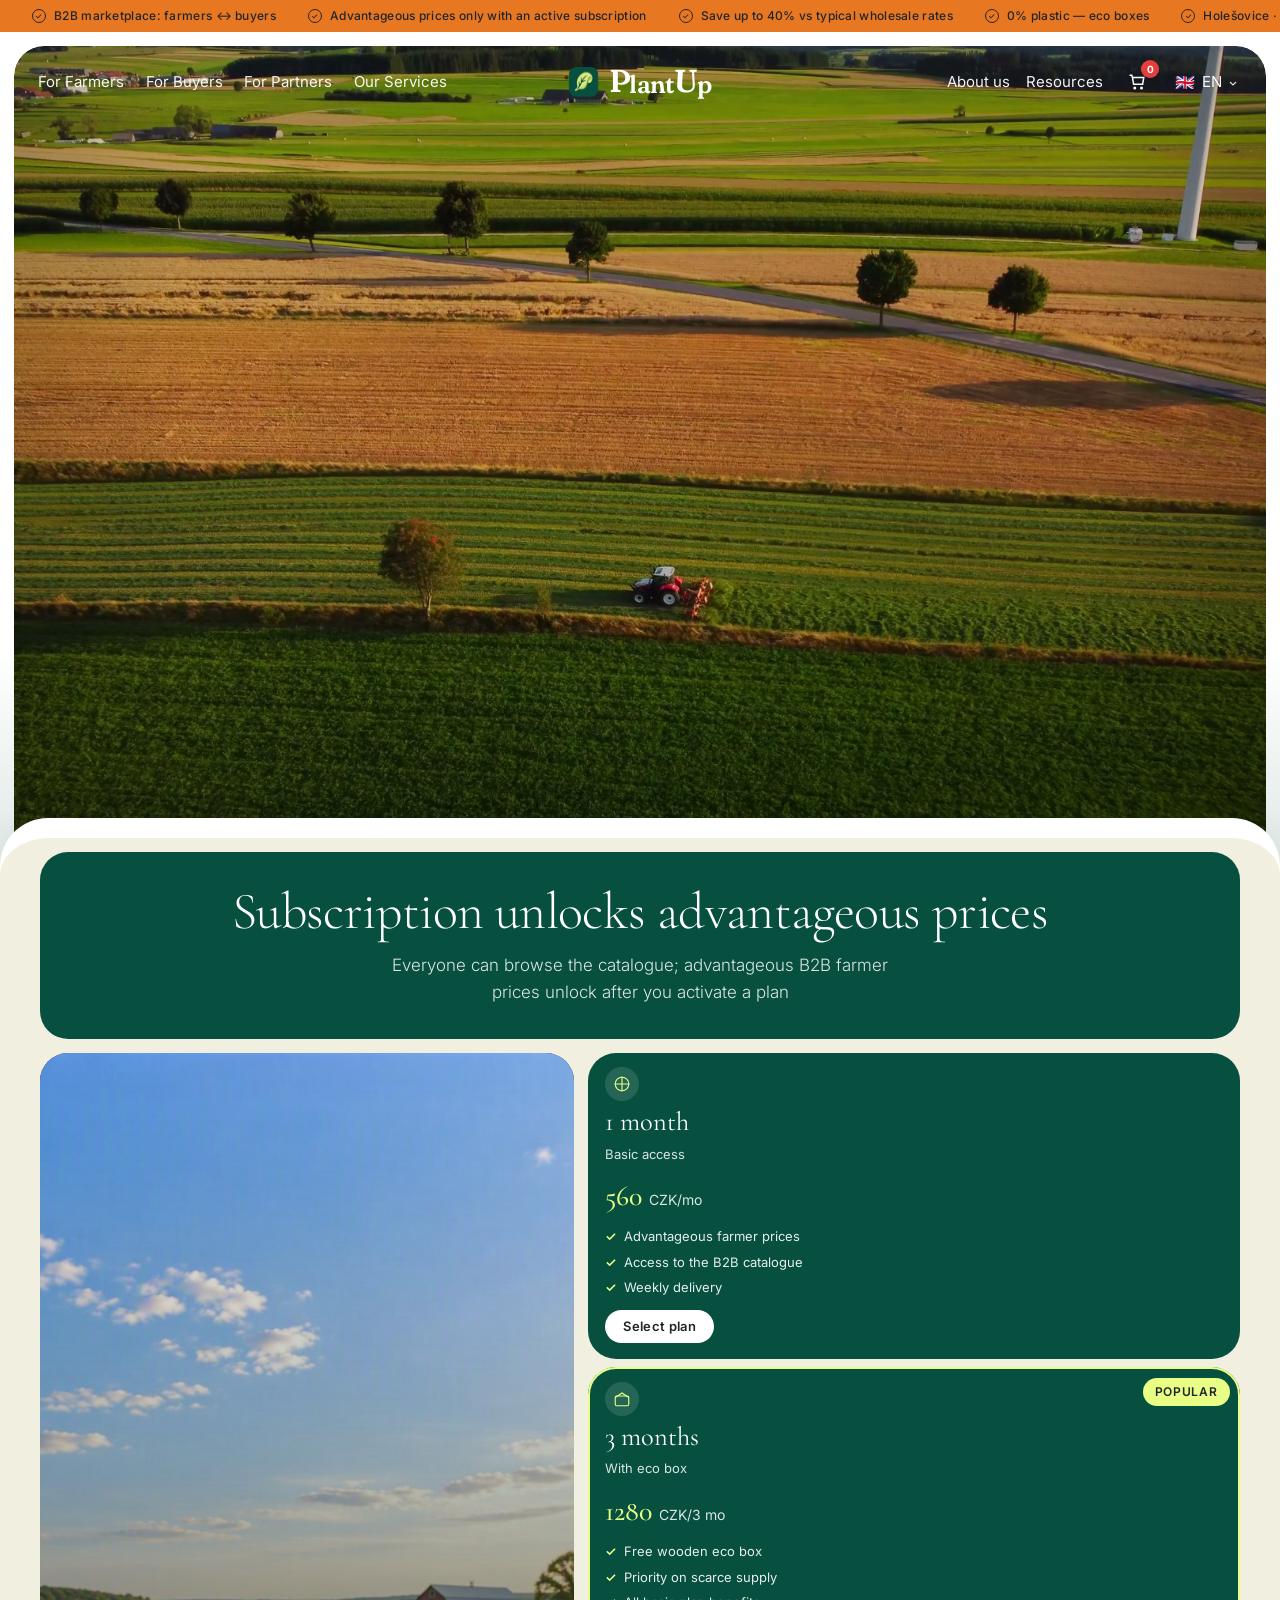
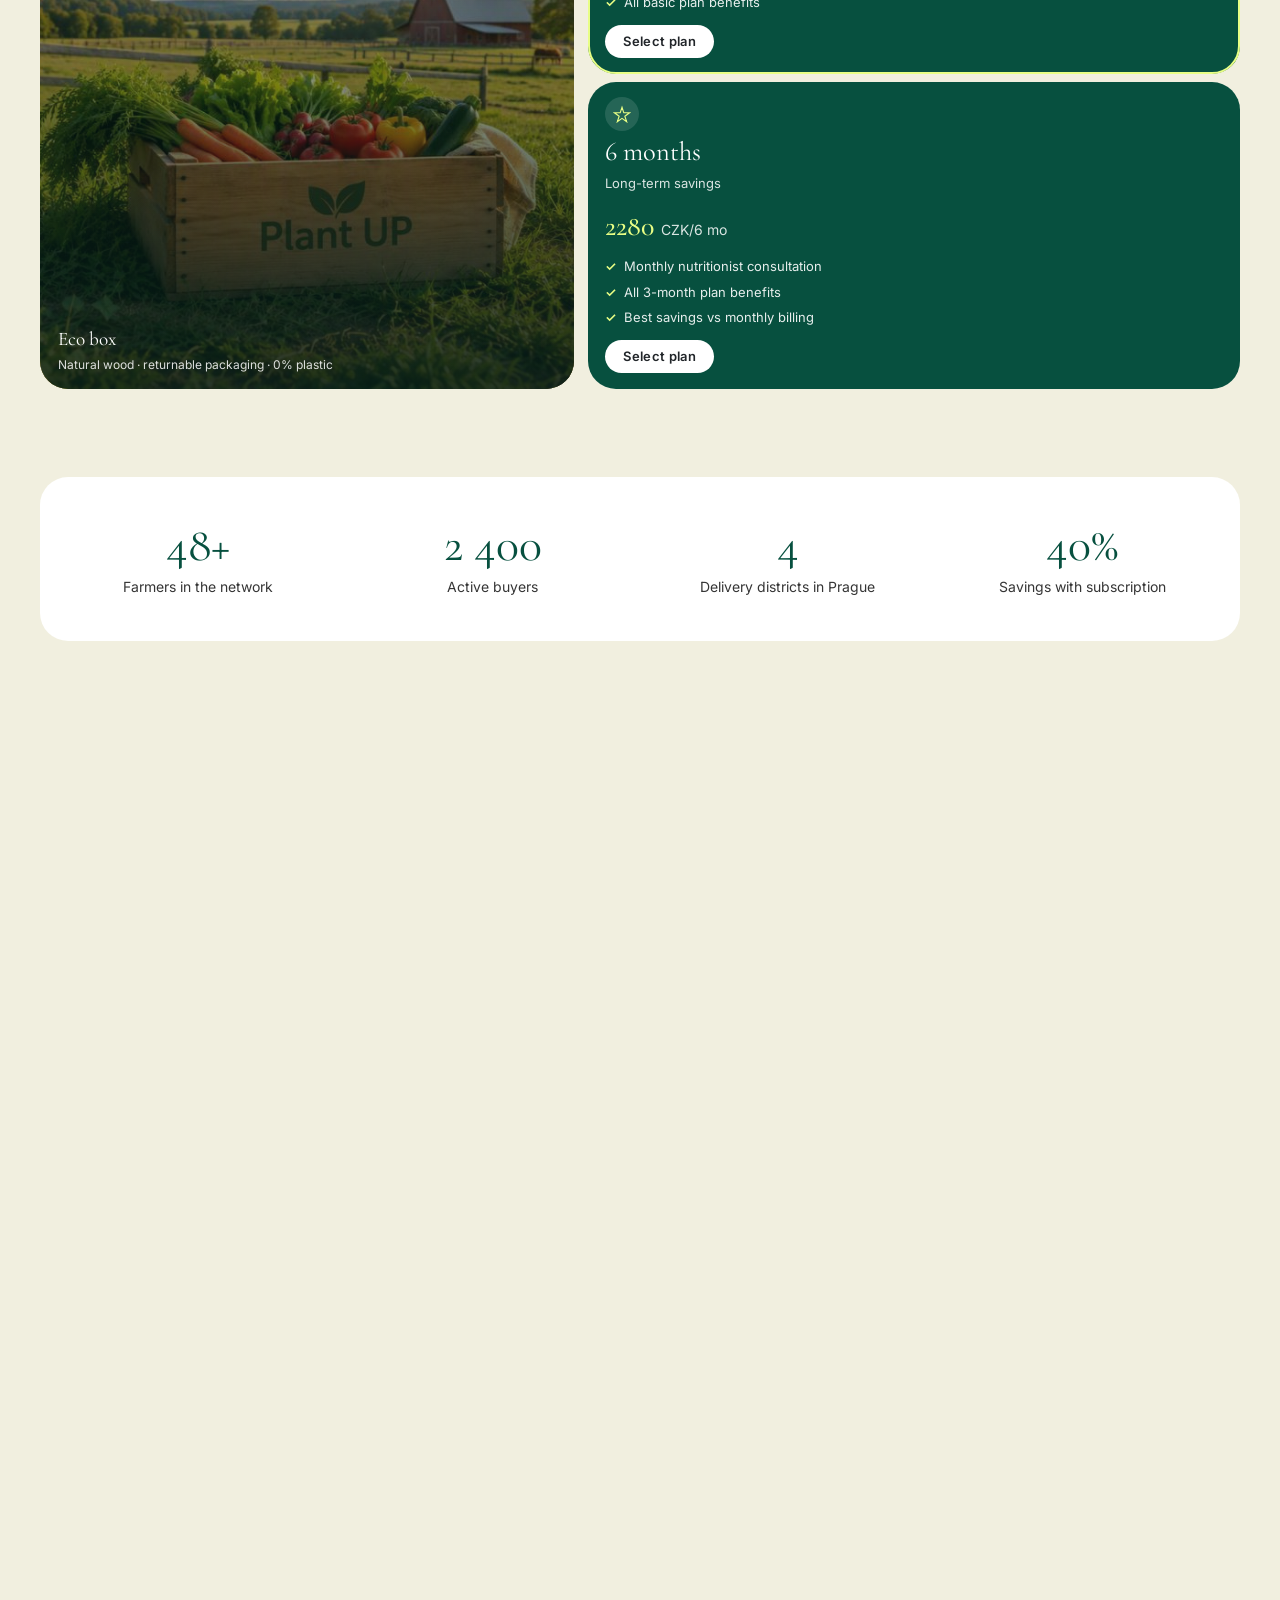
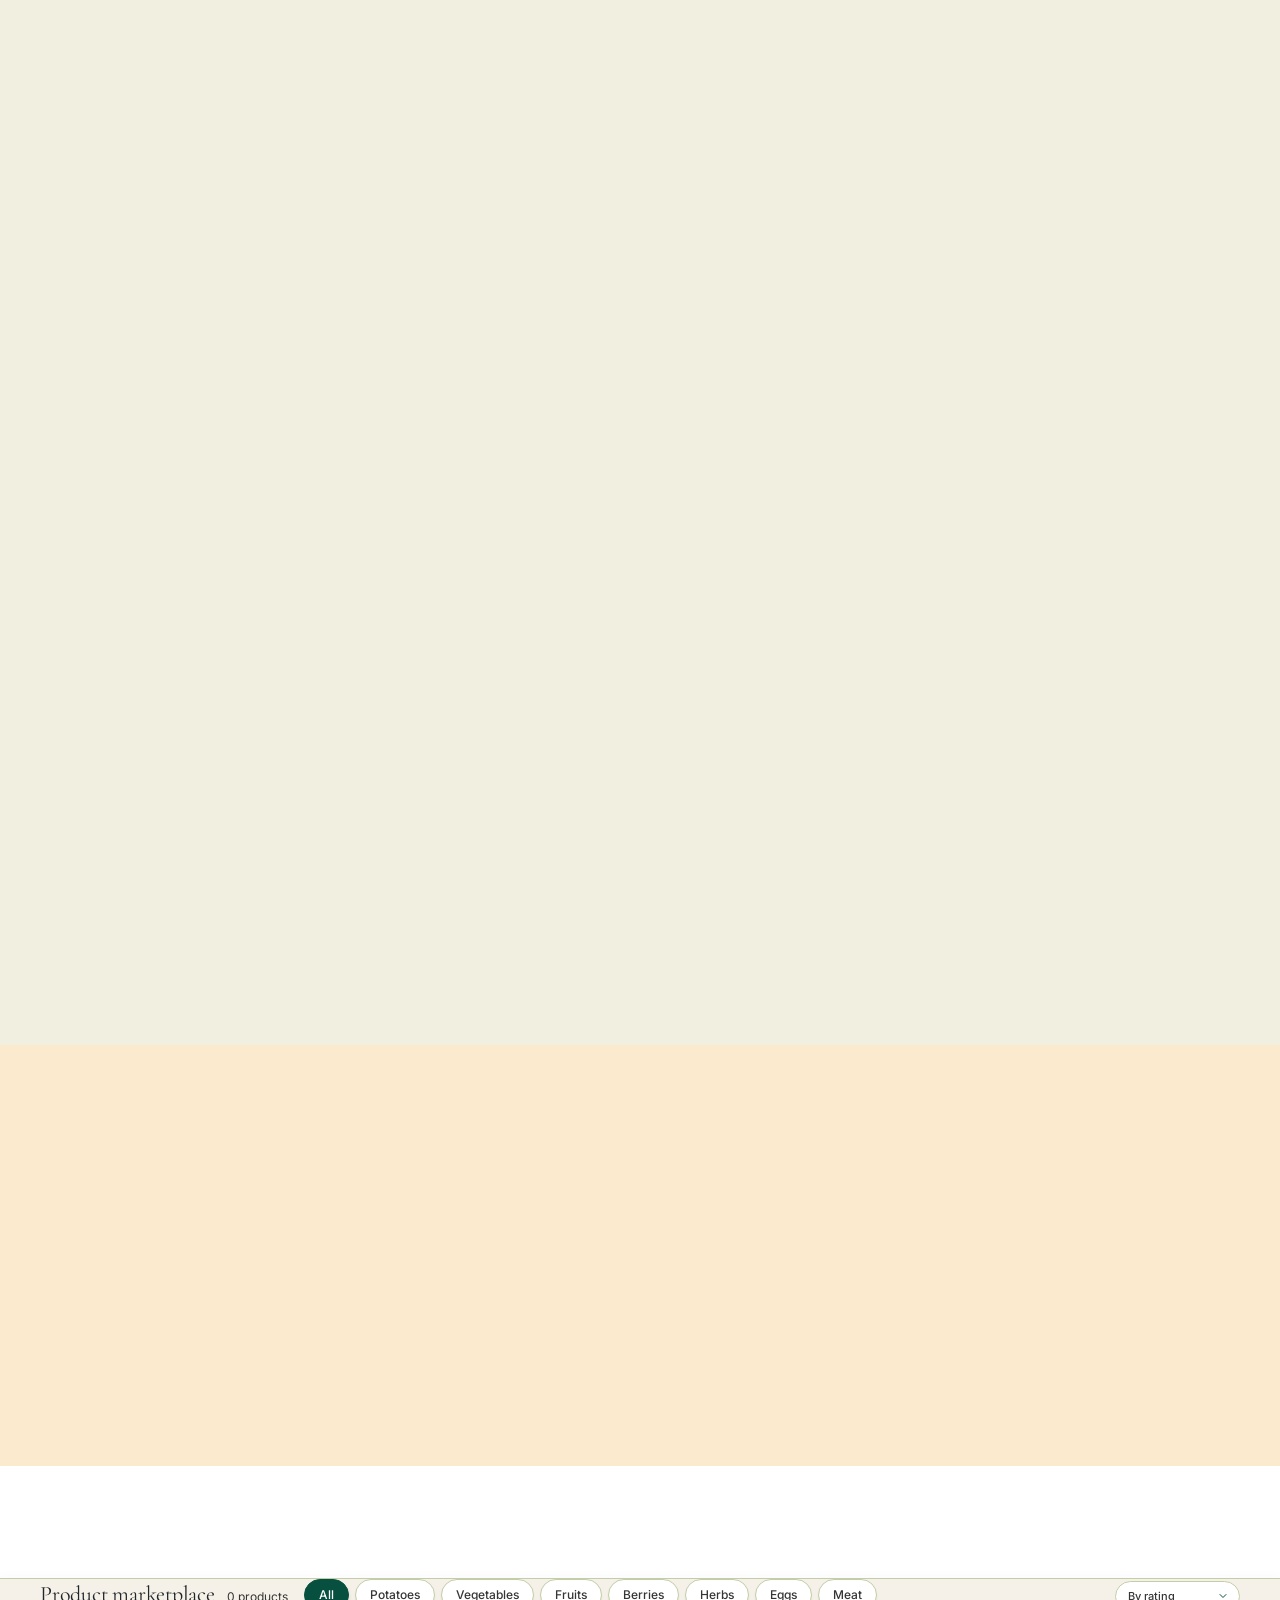
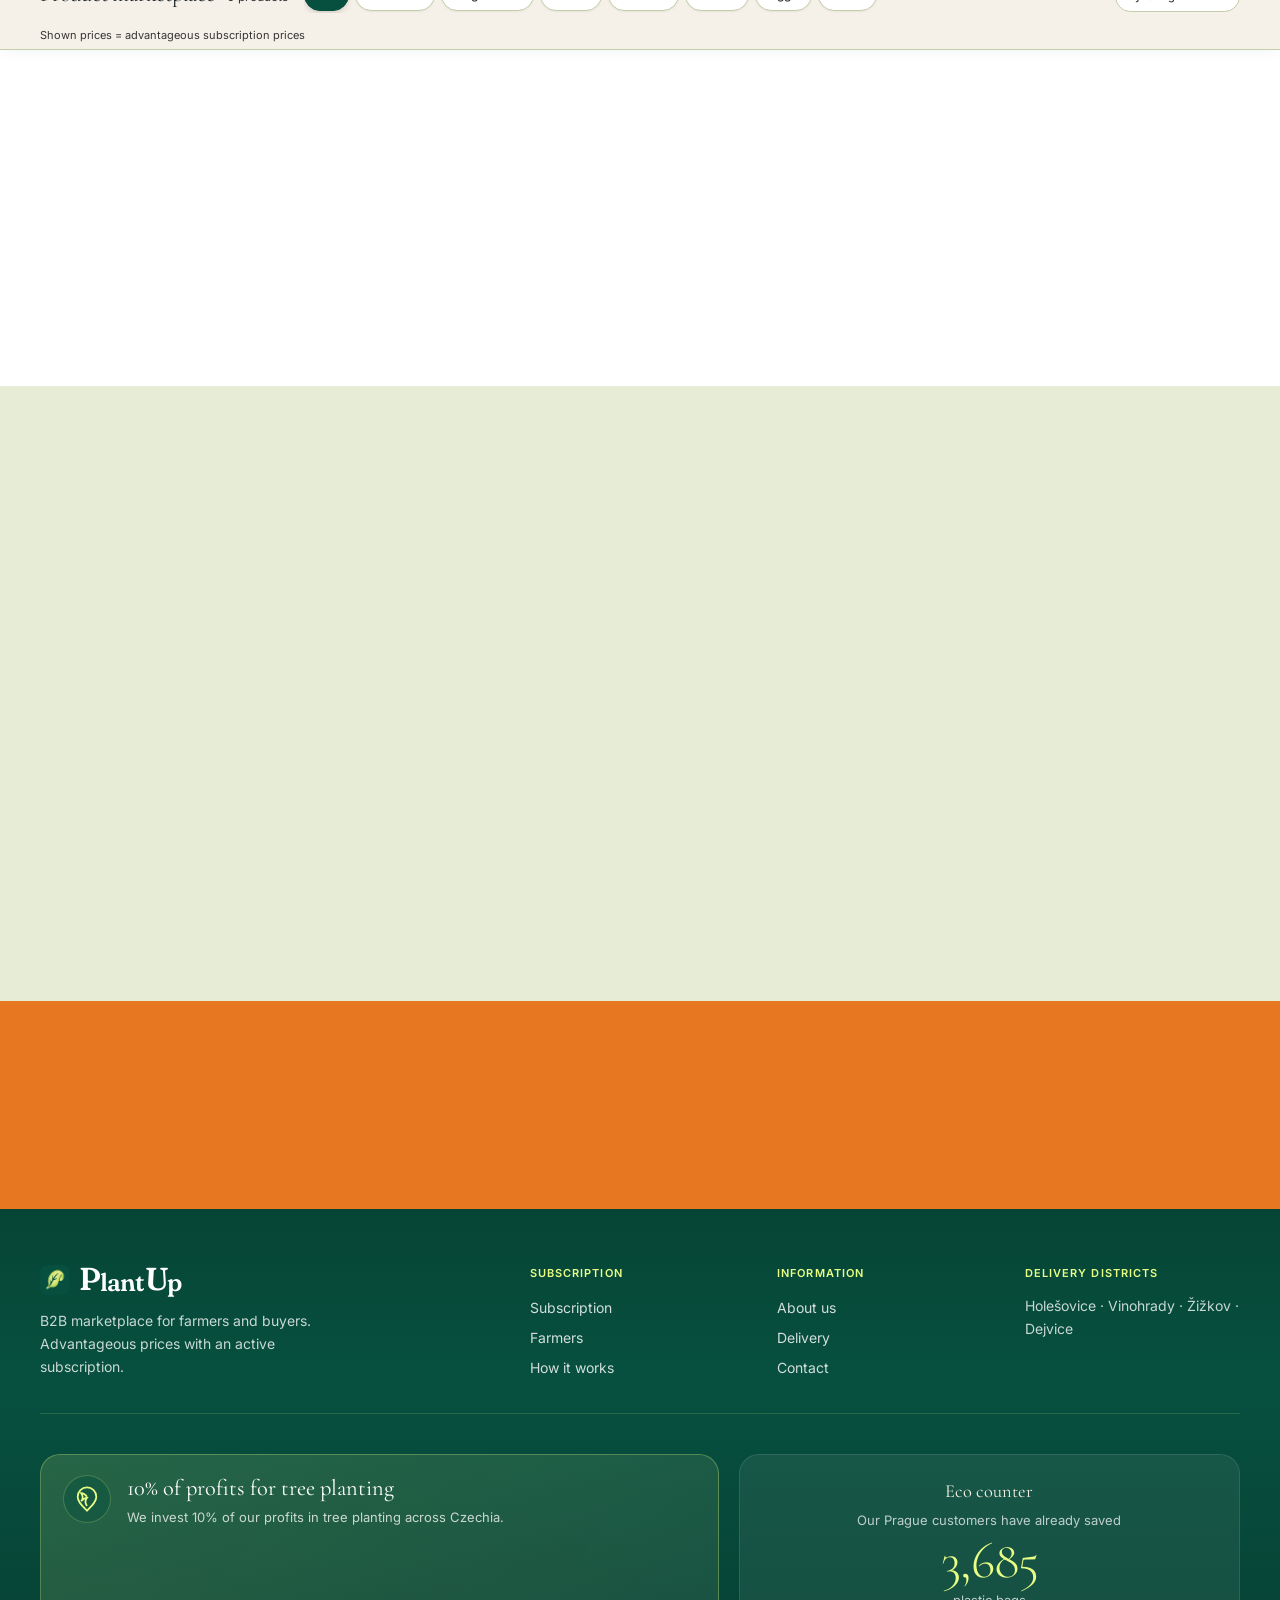
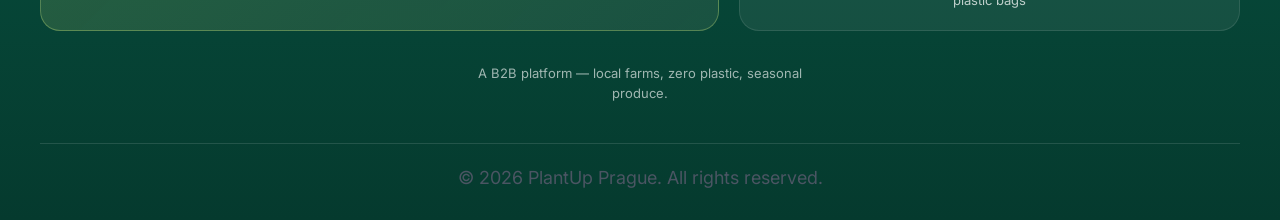
==== commit 6060e3d6: "Refresh app demo with smooth hero video loop. Sync latest PlantUp frontend: interpolated farm clip, " ====
--- a/app/index.html
+++ b/app/index.html
@@ -9,17 +9,20 @@
     <link rel="preconnect" href="https://fonts.googleapis.com">
     <link rel="preconnect" href="https://fonts.gstatic.com" crossorigin>
     <link href="https://fonts.googleapis.com/css2?family=Cormorant+Garamond:ital,wght@0,300;0,400;0,500;0,600;1,300&family=Fraunces:opsz,wght@9..144,500;9..144,600&family=Inter:wght@300;400;500;600&display=swap" rel="stylesheet">
+    <link rel="icon" href="./assets/plantup-icon-DqEd_2_R.png" type="image/png" sizes="any" />
+    <link rel="icon" href="./assets/favicon-32-CGOysaoJ.png" type="image/png" sizes="32x32" />
+    <link rel="apple-touch-icon" href="./assets/plantup-icon-180-BDNFNqfv.png" />
     <link rel="preload" as="image" fetchpriority="high" href="./assets/hero-farm-poster-e26ivD7O.jpg">
-  <script type="module" crossorigin src="./assets/main-FgqGsw6s.js"></script>
+  <script type="module" crossorigin src="./assets/main-BiVhCYWo.js"></script>
   <link rel="modulepreload" crossorigin href="./assets/modulepreload-polyfill-B5Qt9EMX.js">
-  <link rel="modulepreload" crossorigin href="./assets/mobile-nav-D-62_0C6.js">
-  <link rel="modulepreload" crossorigin href="./assets/auth-DknWqdUn.js">
-  <link rel="modulepreload" crossorigin href="./assets/subscriptionService-WhpzBnZx.js">
-  <link rel="modulepreload" crossorigin href="./assets/ui-DHz_Wx-B.js">
-  <link rel="modulepreload" crossorigin href="./assets/products-Ap80uccg.js">
+  <link rel="modulepreload" crossorigin href="./assets/mobile-nav-DwzTN1k2.js">
+  <link rel="modulepreload" crossorigin href="./assets/auth-BaZbfPH_.js">
+  <link rel="modulepreload" crossorigin href="./assets/subscriptionService-DJHKOLfy.js">
+  <link rel="modulepreload" crossorigin href="./assets/ui-DROvxmkX.js">
+  <link rel="modulepreload" crossorigin href="./assets/products-TH2Xzg99.js">
   <link rel="modulepreload" crossorigin href="./assets/farms-KeF2EHQe.js">
-  <link rel="modulepreload" crossorigin href="./assets/paymentService-BjeFwz16.js">
-  <link rel="stylesheet" crossorigin href="./assets/mobile-nav-DO88Iq3_.css">
+  <link rel="modulepreload" crossorigin href="./assets/paymentService-CZyBgRrG.js">
+  <link rel="stylesheet" crossorigin href="./assets/mobile-nav-DhWzIvIy.css">
   <link rel="stylesheet" crossorigin href="./assets/tokens-Bw27OvtD.css">
 </head>
 <body class="arva-home">
@@ -53,7 +56,7 @@
             </nav>
 
             <a href="#top" class="arva-nav__logo" data-i18n-aria="nav.home">
-                <img class="arva-nav__logo-mark" src="./assets/plantup-logo.png" alt="" width="28" height="28" />
+                <img class="arva-nav__logo-mark" src="./assets/plantup-logo-I3G_XFfb.png" alt="" width="28" height="28" />
                 <span class="arva-nav__logo-text" aria-hidden="true"><span class="arva-brand__cap">P</span>lant<span class="arva-brand__cap">U</span>p</span>
             </a>
 
@@ -162,12 +165,19 @@
             <section class="arva-hero" data-i18n-aria="hero.label">
                 <div class="arva-hero__media">
                     <video
-                        class="arva-hero__video"
+                        class="arva-hero__video arva-hero__video--a is-active"
                         muted
-                        loop
                         playsinline
                         preload="metadata"
                         poster="./assets/hero-farm-poster-e26ivD7O.jpg"
+                        data-video-src="assets/videos/hero-farm.mp4"
+                        aria-hidden="true"
+                    ></video>
+                    <video
+                        class="arva-hero__video arva-hero__video--b"
+                        muted
+                        playsinline
+                        preload="metadata"
                         data-video-src="assets/videos/hero-farm.mp4"
                         aria-hidden="true"
                     ></video>
@@ -543,7 +553,7 @@
                 <div class="arva-footer__main">
                     <div class="arva-footer__brand">
                         <a href="index.html" class="arva-footer__logo" aria-label="PlantUp">
-                            <img class="arva-nav__logo-mark" src="./assets/plantup-logo.png" alt="" width="28" height="28" />
+                            <img class="arva-nav__logo-mark" src="./assets/plantup-logo-I3G_XFfb.png" alt="" width="28" height="28" />
                             <span class="arva-nav__logo-text" aria-hidden="true"><span class="arva-brand__cap">P</span>lant<span class="arva-brand__cap">U</span>p</span>
                         </a>
                         <p class="arva-footer__tagline" data-i18n="footer.tagline">B2B tržiště farmářů a odběratelů. Výhodné ceny s aktivním předplatným.</p>
--- a/app/assets/mobile-nav-DhWzIvIy.css
+++ b/app/assets/mobile-nav-DhWzIvIy.css
@@ -0,0 +1 @@
+*,:before,:after{--tw-border-spacing-x: 0;--tw-border-spacing-y: 0;--tw-translate-x: 0;--tw-translate-y: 0;--tw-rotate: 0;--tw-skew-x: 0;--tw-skew-y: 0;--tw-scale-x: 1;--tw-scale-y: 1;--tw-pan-x: ;--tw-pan-y: ;--tw-pinch-zoom: ;--tw-scroll-snap-strictness: proximity;--tw-gradient-from-position: ;--tw-gradient-via-position: ;--tw-gradient-to-position: ;--tw-ordinal: ;--tw-slashed-zero: ;--tw-numeric-figure: ;--tw-numeric-spacing: ;--tw-numeric-fraction: ;--tw-ring-inset: ;--tw-ring-offset-width: 0px;--tw-ring-offset-color: #fff;--tw-ring-color: rgb(59 130 246 / .5);--tw-ring-offset-shadow: 0 0 #0000;--tw-ring-shadow: 0 0 #0000;--tw-shadow: 0 0 #0000;--tw-shadow-colored: 0 0 #0000;--tw-blur: ;--tw-brightness: ;--tw-contrast: ;--tw-grayscale: ;--tw-hue-rotate: ;--tw-invert: ;--tw-saturate: ;--tw-sepia: ;--tw-drop-shadow: ;--tw-backdrop-blur: ;--tw-backdrop-brightness: ;--tw-backdrop-contrast: ;--tw-backdrop-grayscale: ;--tw-backdrop-hue-rotate: ;--tw-backdrop-invert: ;--tw-backdrop-opacity: ;--tw-backdrop-saturate: ;--tw-backdrop-sepia: ;--tw-contain-size: ;--tw-contain-layout: ;--tw-contain-paint: ;--tw-contain-style: }::backdrop{--tw-border-spacing-x: 0;--tw-border-spacing-y: 0;--tw-translate-x: 0;--tw-translate-y: 0;--tw-rotate: 0;--tw-skew-x: 0;--tw-skew-y: 0;--tw-scale-x: 1;--tw-scale-y: 1;--tw-pan-x: ;--tw-pan-y: ;--tw-pinch-zoom: ;--tw-scroll-snap-strictness: proximity;--tw-gradient-from-position: ;--tw-gradient-via-position: ;--tw-gradient-to-position: ;--tw-ordinal: ;--tw-slashed-zero: ;--tw-numeric-figure: ;--tw-numeric-spacing: ;--tw-numeric-fraction: ;--tw-ring-inset: ;--tw-ring-offset-width: 0px;--tw-ring-offset-color: #fff;--tw-ring-color: rgb(59 130 246 / .5);--tw-ring-offset-shadow: 0 0 #0000;--tw-ring-shadow: 0 0 #0000;--tw-shadow: 0 0 #0000;--tw-shadow-colored: 0 0 #0000;--tw-blur: ;--tw-brightness: ;--tw-contrast: ;--tw-grayscale: ;--tw-hue-rotate: ;--tw-invert: ;--tw-saturate: ;--tw-sepia: ;--tw-drop-shadow: ;--tw-backdrop-blur: ;--tw-backdrop-brightness: ;--tw-backdrop-contrast: ;--tw-backdrop-grayscale: ;--tw-backdrop-hue-rotate: ;--tw-backdrop-invert: ;--tw-backdrop-opacity: ;--tw-backdrop-saturate: ;--tw-backdrop-sepia: ;--tw-contain-size: ;--tw-contain-layout: ;--tw-contain-paint: ;--tw-contain-style: }*,:before,:after{box-sizing:border-box;border-width:0;border-style:solid;border-color:#e5e7eb}:before,:after{--tw-content: ""}html,:host{line-height:1.5;-webkit-text-size-adjust:100%;-moz-tab-size:4;-o-tab-size:4;tab-size:4;font-family:Inter,system-ui,sans-serif;font-feature-settings:normal;font-variation-settings:normal;-webkit-tap-highlight-color:transparent}body{margin:0;line-height:inherit}hr{height:0;color:inherit;border-top-width:1px}abbr:where([title]){-webkit-text-decoration:underline dotted;text-decoration:underline dotted}h1,h2,h3,h4,h5,h6{font-size:inherit;font-weight:inherit}a{color:inherit;text-decoration:inherit}b,strong{font-weight:bolder}code,kbd,samp,pre{font-family:ui-monospace,SFMono-Regular,Menlo,Monaco,Consolas,Liberation Mono,Courier New,monospace;font-feature-settings:normal;font-variation-settings:normal;font-size:1em}small{font-size:80%}sub,sup{font-size:75%;line-height:0;position:relative;vertical-align:baseline}sub{bottom:-.25em}sup{top:-.5em}table{text-indent:0;border-color:inherit;border-collapse:collapse}button,input,optgroup,select,textarea{font-family:inherit;font-feature-settings:inherit;font-variation-settings:inherit;font-size:100%;font-weight:inherit;line-height:inherit;letter-spacing:inherit;color:inherit;margin:0;padding:0}button,select{text-transform:none}button,input:where([type=button]),input:where([type=reset]),input:where([type=submit]){-webkit-appearance:button;background-color:transparent;background-image:none}:-moz-focusring{outline:auto}:-moz-ui-invalid{box-shadow:none}progress{vertical-align:baseline}::-webkit-inner-spin-button,::-webkit-outer-spin-button{height:auto}[type=search]{-webkit-appearance:textfield;outline-offset:-2px}::-webkit-search-decoration{-webkit-appearance:none}::-webkit-file-upload-button{-webkit-appearance:button;font:inherit}summary{display:list-item}blockquote,dl,dd,h1,h2,h3,h4,h5,h6,hr,figure,p,pre{margin:0}fieldset{margin:0;padding:0}legend{padding:0}ol,ul,menu{list-style:none;margin:0;padding:0}dialog{padding:0}textarea{resize:vertical}input::-moz-placeholder,textarea::-moz-placeholder{opacity:1;color:#9ca3af}input::placeholder,textarea::placeholder{opacity:1;color:#9ca3af}button,[role=button]{cursor:pointer}:disabled{cursor:default}img,svg,video,canvas,audio,iframe,embed,object{display:block;vertical-align:middle}img,video{max-width:100%;height:auto}[hidden]:where(:not([hidden=until-found])){display:none}html{scroll-behavior:smooth;min-height:100vh;height:100%;overflow-x:hidden}body{font-family:Inter,system-ui,sans-serif;--tw-text-opacity: 1;color:rgb(17 24 39 / var(--tw-text-opacity, 1));-webkit-font-smoothing:antialiased;-moz-osx-font-smoothing:grayscale;background:linear-gradient(to bottom,#fffef7,#fdf4d6,#f5e6c8);min-height:100vh;height:100%;overflow-x:hidden}@media(min-width:768px){body{background-attachment:fixed}}.product-card:hover,.farmer-card:hover{transform:translateY(-4px)!important;box-shadow:0 20px 25px -5px #0000001a,0 10px 10px -5px #0000000a!important}.product-card,.farmer-card,article.product-card,article.farmer-card{transition:transform .3s ease,box-shadow .3s ease!important}.product-card:hover,.farmer-card:hover,article.product-card:hover,article.farmer-card:hover{transform:translateY(-4px)!important;box-shadow:0 20px 25px -5px #0000001a,0 10px 10px -5px #0000000a!important}.photo-upload-area{border:2px dashed #e5e7eb;border-radius:.75rem;padding:2rem;text-align:center;cursor:pointer;transition:all .3s;background:#ffffff80}.photo-upload-area:hover{border-color:#07503f;background:#07503f0d}.upload-placeholder{display:flex;flex-direction:column;align-items:center;justify-content:center}.photos-grid{display:grid;grid-template-columns:repeat(auto-fill,minmax(200px,1fr));gap:1rem;margin-top:1rem}@media(max-width:768px){.photos-grid{grid-template-columns:repeat(auto-fill,minmax(150px,1fr));gap:.75rem}}.btn-primary{background:#07503f;color:#fff;padding:.625rem 1.25rem;border:none;border-radius:.5rem;font-weight:600;cursor:pointer;transition:all .2s}.btn-primary:hover{background:#054a3a}.btn-secondary{background:#f3f4f6;color:#374151;padding:.625rem 1.25rem;border:none;border-radius:.5rem;font-weight:600;cursor:pointer;transition:all .2s}.btn-secondary:hover{background:#e5e7eb}h1{margin-bottom:1rem;font-size:2.25rem;line-height:2.5rem;font-weight:700;letter-spacing:-.025em;--tw-text-opacity: 1;color:rgb(17 24 39 / var(--tw-text-opacity, 1))}@media(min-width:768px){h1{font-size:3.75rem;line-height:1}}h2{margin-bottom:1rem;font-size:1.875rem;line-height:2.25rem;font-weight:700;--tw-text-opacity: 1;color:rgb(17 24 39 / var(--tw-text-opacity, 1))}@media(min-width:768px){h2{font-size:2.25rem;line-height:2.5rem}}h3{margin-bottom:.5rem;font-size:1.25rem;line-height:1.75rem;font-weight:600;--tw-text-opacity: 1;color:rgb(17 24 39 / var(--tw-text-opacity, 1))}@media(min-width:768px){h3{font-size:1.5rem;line-height:2rem}}p{font-size:1rem;line-height:1.5rem;line-height:1.625;--tw-text-opacity: 1;color:rgb(75 85 99 / var(--tw-text-opacity, 1))}@media(min-width:768px){p{font-size:1.125rem;line-height:1.75rem}}section,.hero,.membership,.farmers,.how-it-works,.marketplace{background-color:transparent}.\!farmers{background-color:transparent}body:after{content:"";position:fixed;bottom:0;left:0;right:0;height:250px;background:linear-gradient(to bottom,transparent,rgba(7,80,63,.15));pointer-events:none;z-index:0}.\!container{width:100%!important}.container{width:100%}@media(min-width:640px){.\!container{max-width:640px!important}.container{max-width:640px}}@media(min-width:768px){.\!container{max-width:768px!important}.container{max-width:768px}}@media(min-width:1024px){.\!container{max-width:1024px!important}.container{max-width:1024px}}@media(min-width:1280px){.\!container{max-width:1280px!important}.container{max-width:1280px}}@media(min-width:1536px){.\!container{max-width:1536px!important}.container{max-width:1536px}}.btn-primary{display:inline-flex;align-items:center;justify-content:center;gap:.5rem;border-radius:.75rem;--tw-bg-opacity: 1;background-color:rgb(7 80 63 / var(--tw-bg-opacity, 1));padding:.75rem 1.5rem;font-weight:600;--tw-text-opacity: 1;color:rgb(255 255 255 / var(--tw-text-opacity, 1))}body.pu-shell .btn-primary{background-color:var(--color-forest-ink, #07503f)}.btn-primary:hover{--tw-translate-y: -.125rem;transform:translate(var(--tw-translate-x),var(--tw-translate-y)) rotate(var(--tw-rotate)) skew(var(--tw-skew-x)) skewY(var(--tw-skew-y)) scaleX(var(--tw-scale-x)) scaleY(var(--tw-scale-y));--tw-bg-opacity: 1;background-color:rgb(5 74 58 / var(--tw-bg-opacity, 1));--tw-shadow: 0 10px 15px -3px rgb(0 0 0 / .1), 0 4px 6px -4px rgb(0 0 0 / .1);--tw-shadow-colored: 0 10px 15px -3px var(--tw-shadow-color), 0 4px 6px -4px var(--tw-shadow-color);box-shadow:var(--tw-ring-offset-shadow, 0 0 #0000),var(--tw-ring-shadow, 0 0 #0000),var(--tw-shadow)}.btn-primary{transition-property:all;transition-timing-function:cubic-bezier(.4,0,.2,1);transition-duration:.2s}.btn-primary:active{--tw-scale-x: .95;--tw-scale-y: .95;transform:translate(var(--tw-translate-x),var(--tw-translate-y)) rotate(var(--tw-rotate)) skew(var(--tw-skew-x)) skewY(var(--tw-skew-y)) scaleX(var(--tw-scale-x)) scaleY(var(--tw-scale-y))}.btn-secondary{display:inline-flex;align-items:center;justify-content:center;gap:.5rem;border-radius:.75rem;border-width:2px;--tw-border-opacity: 1;border-color:rgb(7 80 63 / var(--tw-border-opacity, 1));background-color:transparent;padding:.75rem 1.5rem;font-weight:600;--tw-text-opacity: 1;color:rgb(7 80 63 / var(--tw-text-opacity, 1))}body.pu-shell a.btn-secondary{color:var(--color-forest-ink, #07503f)}body.pu-shell .btn-secondary{color:var(--color-forest-ink, #07503f);border-color:var(--color-forest-ink, #07503f)}.btn-secondary:hover{--tw-translate-y: -.125rem;transform:translate(var(--tw-translate-x),var(--tw-translate-y)) rotate(var(--tw-rotate)) skew(var(--tw-skew-x)) skewY(var(--tw-skew-y)) scaleX(var(--tw-scale-x)) scaleY(var(--tw-scale-y));background-color:#07503f1a;--tw-shadow: 0 10px 15px -3px rgb(0 0 0 / .1), 0 4px 6px -4px rgb(0 0 0 / .1);--tw-shadow-colored: 0 10px 15px -3px var(--tw-shadow-color), 0 4px 6px -4px var(--tw-shadow-color);box-shadow:var(--tw-ring-offset-shadow, 0 0 #0000),var(--tw-ring-shadow, 0 0 #0000),var(--tw-shadow)}.btn-secondary{transition-property:all;transition-timing-function:cubic-bezier(.4,0,.2,1);transition-duration:.2s}.btn-secondary:active{--tw-scale-x: .95;--tw-scale-y: .95;transform:translate(var(--tw-translate-x),var(--tw-translate-y)) rotate(var(--tw-rotate)) skew(var(--tw-skew-x)) skewY(var(--tw-skew-y)) scaleX(var(--tw-scale-x)) scaleY(var(--tw-scale-y))}.btn-accent{background:#07503f;color:#fff;padding:.625rem 1.25rem;border:none;border-radius:.5rem;font-weight:600;cursor:pointer;transition:all .2s}.btn-accent:hover{background:#054a3a}.btn-accent{display:inline-flex;align-items:center;justify-content:center;gap:.5rem;border-radius:.75rem;--tw-bg-opacity: 1;background-color:rgb(7 80 63 / var(--tw-bg-opacity, 1));padding:.75rem 1.5rem;font-weight:600;--tw-text-opacity: 1;color:rgb(255 255 255 / var(--tw-text-opacity, 1))}body.pu-shell .btn-accent{background-color:var(--color-forest-ink, #07503f)}.btn-accent:hover{--tw-translate-y: -.125rem;transform:translate(var(--tw-translate-x),var(--tw-translate-y)) rotate(var(--tw-rotate)) skew(var(--tw-skew-x)) skewY(var(--tw-skew-y)) scaleX(var(--tw-scale-x)) scaleY(var(--tw-scale-y));--tw-bg-opacity: 1;background-color:rgb(5 74 58 / var(--tw-bg-opacity, 1));--tw-shadow: 0 10px 15px -3px rgb(0 0 0 / .1), 0 4px 6px -4px rgb(0 0 0 / .1);--tw-shadow-colored: 0 10px 15px -3px var(--tw-shadow-color), 0 4px 6px -4px var(--tw-shadow-color);box-shadow:var(--tw-ring-offset-shadow, 0 0 #0000),var(--tw-ring-shadow, 0 0 #0000),var(--tw-shadow)}.btn-accent{transition-property:all;transition-timing-function:cubic-bezier(.4,0,.2,1);transition-duration:.2s}.btn-accent:active{--tw-scale-x: .95;--tw-scale-y: .95;transform:translate(var(--tw-translate-x),var(--tw-translate-y)) rotate(var(--tw-rotate)) skew(var(--tw-skew-x)) skewY(var(--tw-skew-y)) scaleX(var(--tw-scale-x)) scaleY(var(--tw-scale-y))}body.pu-shell .btn-accent{background:var(--color-forest-ink, #07503f);color:var(--color-pure-white, #fff);border-radius:999px;border:none}body.pu-shell .btn-accent:hover{background:#054a3a}.btn-outline-olive{background:#f3f4f6;color:#374151;padding:.625rem 1.25rem;border:none;border-radius:.5rem;font-weight:600;cursor:pointer;transition:all .2s}.btn-outline-olive:hover{background:#e5e7eb}.btn-outline-olive{display:inline-flex;align-items:center;justify-content:center;gap:.5rem;border-radius:.75rem;border-width:2px;--tw-border-opacity: 1;border-color:rgb(7 80 63 / var(--tw-border-opacity, 1));background-color:transparent;padding:.75rem 1.5rem;font-weight:600;--tw-text-opacity: 1;color:rgb(7 80 63 / var(--tw-text-opacity, 1))}body.pu-shell a.btn-outline-olive{color:var(--color-forest-ink, #07503f)}body.pu-shell .btn-outline-olive{color:var(--color-forest-ink, #07503f);border-color:var(--color-forest-ink, #07503f)}.btn-outline-olive:hover{--tw-translate-y: -.125rem;transform:translate(var(--tw-translate-x),var(--tw-translate-y)) rotate(var(--tw-rotate)) skew(var(--tw-skew-x)) skewY(var(--tw-skew-y)) scaleX(var(--tw-scale-x)) scaleY(var(--tw-scale-y));background-color:#07503f1a;--tw-shadow: 0 10px 15px -3px rgb(0 0 0 / .1), 0 4px 6px -4px rgb(0 0 0 / .1);--tw-shadow-colored: 0 10px 15px -3px var(--tw-shadow-color), 0 4px 6px -4px var(--tw-shadow-color);box-shadow:var(--tw-ring-offset-shadow, 0 0 #0000),var(--tw-ring-shadow, 0 0 #0000),var(--tw-shadow)}.btn-outline-olive{transition-property:all;transition-timing-function:cubic-bezier(.4,0,.2,1);transition-duration:.2s}.btn-outline-olive:active{--tw-scale-x: .95;--tw-scale-y: .95;transform:translate(var(--tw-translate-x),var(--tw-translate-y)) rotate(var(--tw-rotate)) skew(var(--tw-skew-x)) skewY(var(--tw-skew-y)) scaleX(var(--tw-scale-x)) scaleY(var(--tw-scale-y))}body.pu-shell .btn-outline-olive{background:transparent;color:var(--color-forest-ink, #07503f);border:2px solid var(--color-forest-ink, #07503f);border-radius:999px}body.pu-shell .btn-outline-olive:hover{background:#07503f0f}.\!card,.card{border-radius:1rem;border-width:1px;border-color:#ffffff80;background-color:#ffffffe6;padding:2rem;--tw-shadow: 0 10px 15px -3px rgb(0 0 0 / .1), 0 4px 6px -4px rgb(0 0 0 / .1);--tw-shadow-colored: 0 10px 15px -3px var(--tw-shadow-color), 0 4px 6px -4px var(--tw-shadow-color);box-shadow:var(--tw-ring-offset-shadow, 0 0 #0000),var(--tw-ring-shadow, 0 0 #0000),var(--tw-shadow);--tw-backdrop-blur: blur(12px);-webkit-backdrop-filter:var(--tw-backdrop-blur) var(--tw-backdrop-brightness) var(--tw-backdrop-contrast) var(--tw-backdrop-grayscale) var(--tw-backdrop-hue-rotate) var(--tw-backdrop-invert) var(--tw-backdrop-opacity) var(--tw-backdrop-saturate) var(--tw-backdrop-sepia);backdrop-filter:var(--tw-backdrop-blur) var(--tw-backdrop-brightness) var(--tw-backdrop-contrast) var(--tw-backdrop-grayscale) var(--tw-backdrop-hue-rotate) var(--tw-backdrop-invert) var(--tw-backdrop-opacity) var(--tw-backdrop-saturate) var(--tw-backdrop-sepia)}.\!card:hover,.card:hover{--tw-translate-y: -.25rem;transform:translate(var(--tw-translate-x),var(--tw-translate-y)) rotate(var(--tw-rotate)) skew(var(--tw-skew-x)) skewY(var(--tw-skew-y)) scaleX(var(--tw-scale-x)) scaleY(var(--tw-scale-y));--tw-shadow: 0 20px 25px -5px rgb(0 0 0 / .1), 0 8px 10px -6px rgb(0 0 0 / .1);--tw-shadow-colored: 0 20px 25px -5px var(--tw-shadow-color), 0 8px 10px -6px var(--tw-shadow-color);box-shadow:var(--tw-ring-offset-shadow, 0 0 #0000),var(--tw-ring-shadow, 0 0 #0000),var(--tw-shadow)}.\!card,.card{transition-property:all;transition-timing-function:cubic-bezier(.4,0,.2,1);transition-duration:.3s}.membership-card,.farmer-card,.product-card{border-radius:1rem;border-width:1px;border-color:#ffffff80;background-color:#ffffffe6;padding:2rem;--tw-shadow: 0 10px 15px -3px rgb(0 0 0 / .1), 0 4px 6px -4px rgb(0 0 0 / .1);--tw-shadow-colored: 0 10px 15px -3px var(--tw-shadow-color), 0 4px 6px -4px var(--tw-shadow-color);box-shadow:var(--tw-ring-offset-shadow, 0 0 #0000),var(--tw-ring-shadow, 0 0 #0000),var(--tw-shadow);--tw-backdrop-blur: blur(12px);-webkit-backdrop-filter:var(--tw-backdrop-blur) var(--tw-backdrop-brightness) var(--tw-backdrop-contrast) var(--tw-backdrop-grayscale) var(--tw-backdrop-hue-rotate) var(--tw-backdrop-invert) var(--tw-backdrop-opacity) var(--tw-backdrop-saturate) var(--tw-backdrop-sepia);backdrop-filter:var(--tw-backdrop-blur) var(--tw-backdrop-brightness) var(--tw-backdrop-contrast) var(--tw-backdrop-grayscale) var(--tw-backdrop-hue-rotate) var(--tw-backdrop-invert) var(--tw-backdrop-opacity) var(--tw-backdrop-saturate) var(--tw-backdrop-sepia)}.membership-card:hover,.farmer-card:hover,.product-card:hover{--tw-translate-y: -.25rem;transform:translate(var(--tw-translate-x),var(--tw-translate-y)) rotate(var(--tw-rotate)) skew(var(--tw-skew-x)) skewY(var(--tw-skew-y)) scaleX(var(--tw-scale-x)) scaleY(var(--tw-scale-y));--tw-shadow: 0 20px 25px -5px rgb(0 0 0 / .1), 0 8px 10px -6px rgb(0 0 0 / .1);--tw-shadow-colored: 0 20px 25px -5px var(--tw-shadow-color), 0 8px 10px -6px var(--tw-shadow-color);box-shadow:var(--tw-ring-offset-shadow, 0 0 #0000),var(--tw-ring-shadow, 0 0 #0000),var(--tw-shadow)}.membership-card,.farmer-card,.product-card{transition-property:all;transition-timing-function:cubic-bezier(.4,0,.2,1);transition-duration:.3s}@media(max-width:640px){.membership-card,.farmer-card,.product-card{border-radius:.75rem;padding:1.5rem}}.membership-card.popular,.farmer-card.popular,.product-card.popular{position:relative;--tw-scale-x: 1.02;--tw-scale-y: 1.02;transform:translate(var(--tw-translate-x),var(--tw-translate-y)) rotate(var(--tw-rotate)) skew(var(--tw-skew-x)) skewY(var(--tw-skew-y)) scaleX(var(--tw-scale-x)) scaleY(var(--tw-scale-y));--tw-shadow: 0 25px 50px -12px rgb(0 0 0 / .25);--tw-shadow-colored: 0 25px 50px -12px var(--tw-shadow-color);box-shadow:var(--tw-ring-offset-shadow, 0 0 #0000),var(--tw-ring-shadow, 0 0 #0000),var(--tw-shadow);--tw-ring-offset-shadow: var(--tw-ring-inset) 0 0 0 var(--tw-ring-offset-width) var(--tw-ring-offset-color);--tw-ring-shadow: var(--tw-ring-inset) 0 0 0 calc(2px + var(--tw-ring-offset-width)) var(--tw-ring-color);box-shadow:var(--tw-ring-offset-shadow),var(--tw-ring-shadow),var(--tw-shadow, 0 0 #0000);--tw-ring-opacity: 1;--tw-ring-color: rgb(7 80 63 / var(--tw-ring-opacity, 1))}.membership-card.popular:before,.farmer-card.popular:before,.product-card.popular:before{content:"🔥 Популярный";position:absolute;top:-.75rem;left:50%;--tw-translate-x: -50%;transform:translate(var(--tw-translate-x),var(--tw-translate-y)) rotate(var(--tw-rotate)) skew(var(--tw-skew-x)) skewY(var(--tw-skew-y)) scaleX(var(--tw-scale-x)) scaleY(var(--tw-scale-y));white-space:nowrap;border-radius:9999px;--tw-bg-opacity: 1;background-color:rgb(7 80 63 / var(--tw-bg-opacity, 1));padding:.25rem 1rem;font-size:.75rem;line-height:1rem;font-weight:500;--tw-text-opacity: 1;color:rgb(255 255 255 / var(--tw-text-opacity, 1))}body.pu-shell .membership-card.popular:before,body.pu-shell .farmer-card.popular:before,body.pu-shell .product-card.popular:before{background-color:var(--color-forest-ink, #07503f)}@media(max-width:640px){.membership-card.popular,.farmer-card.popular,.product-card.popular{--tw-scale-x: 1;--tw-scale-y: 1;transform:translate(var(--tw-translate-x),var(--tw-translate-y)) rotate(var(--tw-rotate)) skew(var(--tw-skew-x)) skewY(var(--tw-skew-y)) scaleX(var(--tw-scale-x)) scaleY(var(--tw-scale-y))}}.filter-btn{border-radius:9999px;border-width:1px;--tw-border-opacity: 1;border-color:rgb(229 231 235 / var(--tw-border-opacity, 1));--tw-bg-opacity: 1;background-color:rgb(255 255 255 / var(--tw-bg-opacity, 1));padding:.5rem 1rem;font-weight:500;--tw-text-opacity: 1;color:rgb(55 65 81 / var(--tw-text-opacity, 1))}.filter-btn:hover{border-color:#07503f66;background-color:#07503f0d;--tw-text-opacity: 1;color:rgb(7 80 63 / var(--tw-text-opacity, 1))}.filter-btn{transition-property:all;transition-timing-function:cubic-bezier(.4,0,.2,1);transition-duration:.2s;transition-timing-function:cubic-bezier(0,0,.2,1);--tw-shadow: 0 1px 2px 0 rgb(0 0 0 / .05);--tw-shadow-colored: 0 1px 2px 0 var(--tw-shadow-color);box-shadow:var(--tw-ring-offset-shadow, 0 0 #0000),var(--tw-ring-shadow, 0 0 #0000),var(--tw-shadow)}.filter-btn.active{--tw-border-opacity: 1;border-color:rgb(7 80 63 / var(--tw-border-opacity, 1));--tw-bg-opacity: 1;background-color:rgb(7 80 63 / var(--tw-bg-opacity, 1));--tw-text-opacity: 1;color:rgb(255 255 255 / var(--tw-text-opacity, 1));--tw-shadow: 0 4px 6px -1px rgb(0 0 0 / .1), 0 2px 4px -2px rgb(0 0 0 / .1);--tw-shadow-colored: 0 4px 6px -1px var(--tw-shadow-color), 0 2px 4px -2px var(--tw-shadow-color);box-shadow:var(--tw-ring-offset-shadow, 0 0 #0000),var(--tw-ring-shadow, 0 0 #0000),var(--tw-shadow)}body.pu-shell .filter-btn.active{background-color:var(--color-forest-ink, #07503f);border-color:var(--color-forest-ink, #07503f)}@media(max-width:767px){.filter-btn:hover{transform:none}}section{padding-top:5rem;padding-bottom:5rem}@media(min-width:768px){section{padding-top:7rem;padding-bottom:7rem}}.hero{position:relative;background-color:transparent;min-height:100vh;display:flex;align-items:center;padding-bottom:8rem}.hero h1{margin-bottom:1.5rem;font-size:3rem;font-weight:800;line-height:1.1;letter-spacing:-.025em}@media(min-width:768px){.hero h1{font-size:4.5rem;line-height:1}}.hero h1{color:#5c4d3a}.hero p{margin-left:auto;margin-right:auto;margin-bottom:2.5rem;max-width:42rem;font-size:1.25rem;line-height:1.75rem;line-height:1.625;--tw-text-opacity: 1;color:rgb(75 85 99 / var(--tw-text-opacity, 1))}.hero .btn-hero-primary{display:inline-flex;align-items:center;justify-content:center}.hero .btn-hero-primary>:not([hidden])~:not([hidden]){--tw-space-x-reverse: 0;margin-right:calc(.5rem * var(--tw-space-x-reverse));margin-left:calc(.5rem * calc(1 - var(--tw-space-x-reverse)))}.hero .btn-hero-primary{border-radius:9999px;--tw-bg-opacity: 1;background-color:rgb(7 80 63 / var(--tw-bg-opacity, 1));padding:.75rem 1.5rem;font-size:1.125rem;line-height:1.75rem;font-weight:600;--tw-text-opacity: 1;color:rgb(255 255 255 / var(--tw-text-opacity, 1));--tw-shadow: 0 10px 15px -3px rgb(0 0 0 / .1), 0 4px 6px -4px rgb(0 0 0 / .1);--tw-shadow-colored: 0 10px 15px -3px var(--tw-shadow-color), 0 4px 6px -4px var(--tw-shadow-color);box-shadow:var(--tw-ring-offset-shadow, 0 0 #0000),var(--tw-ring-shadow, 0 0 #0000),var(--tw-shadow);transition-property:all;transition-timing-function:cubic-bezier(.4,0,.2,1);transition-duration:.3s}body.pu-shell .hero .btn-hero-primary{background-color:var(--color-forest-ink, #07503f)}.hero .btn-hero-primary:hover{--tw-scale-x: 1.05;--tw-scale-y: 1.05;transform:translate(var(--tw-translate-x),var(--tw-translate-y)) rotate(var(--tw-rotate)) skew(var(--tw-skew-x)) skewY(var(--tw-skew-y)) scaleX(var(--tw-scale-x)) scaleY(var(--tw-scale-y));--tw-bg-opacity: 1;background-color:rgb(5 74 58 / var(--tw-bg-opacity, 1));--tw-shadow: 0 20px 25px -5px rgb(0 0 0 / .1), 0 8px 10px -6px rgb(0 0 0 / .1);--tw-shadow-colored: 0 20px 25px -5px var(--tw-shadow-color), 0 8px 10px -6px var(--tw-shadow-color);box-shadow:var(--tw-ring-offset-shadow, 0 0 #0000),var(--tw-ring-shadow, 0 0 #0000),var(--tw-shadow)}.hero .btn-hero-secondary{display:inline-flex;align-items:center;justify-content:center}.hero .btn-hero-secondary>:not([hidden])~:not([hidden]){--tw-space-x-reverse: 0;margin-right:calc(.5rem * var(--tw-space-x-reverse));margin-left:calc(.5rem * calc(1 - var(--tw-space-x-reverse)))}.hero .btn-hero-secondary{border-radius:9999px;border-width:2px;--tw-border-opacity: 1;border-color:rgb(7 80 63 / var(--tw-border-opacity, 1));padding:.75rem 1.5rem;font-size:1.125rem;line-height:1.75rem;font-weight:600;--tw-text-opacity: 1;color:rgb(7 80 63 / var(--tw-text-opacity, 1));transition-property:all;transition-timing-function:cubic-bezier(.4,0,.2,1);transition-duration:.3s}body.pu-shell a.hero .btn-hero-secondary{color:var(--color-forest-ink, #07503f)}body.pu-shell .hero .btn-hero-secondary{color:var(--color-forest-ink, #07503f);border-color:var(--color-forest-ink, #07503f)}.hero .btn-hero-secondary:hover{--tw-scale-x: 1.05;--tw-scale-y: 1.05;transform:translate(var(--tw-translate-x),var(--tw-translate-y)) rotate(var(--tw-rotate)) skew(var(--tw-skew-x)) skewY(var(--tw-skew-y)) scaleX(var(--tw-scale-x)) scaleY(var(--tw-scale-y));--tw-bg-opacity: 1;background-color:rgb(7 80 63 / var(--tw-bg-opacity, 1));--tw-text-opacity: 1;color:rgb(255 255 255 / var(--tw-text-opacity, 1))}.nav-link{--tw-text-opacity: 1;color:rgb(17 24 39 / var(--tw-text-opacity, 1));transition-property:color,background-color,border-color,text-decoration-color,fill,stroke;transition-timing-function:cubic-bezier(.4,0,.2,1);transition-duration:.2s}.nav-link:hover{color:#07503f}.price-badge{border-radius:9999px;--tw-bg-opacity: 1;background-color:rgb(7 80 63 / var(--tw-bg-opacity, 1));padding:.25rem .75rem;font-size:.75rem;line-height:1rem;font-weight:600;--tw-text-opacity: 1;color:rgb(255 255 255 / var(--tw-text-opacity, 1))}body.pu-shell .price-badge{background-color:var(--color-forest-ink, #07503f)}.tag-farm{border-radius:9999px;border-width:1px;border-color:#07503f33;background-color:#07503f1a;padding:.25rem .75rem;font-size:.75rem;line-height:1rem;font-weight:600;--tw-text-opacity: 1;color:rgb(7 80 63 / var(--tw-text-opacity, 1))}body.pu-shell a.tag-farm,body.pu-shell .tag-farm{color:var(--color-forest-ink, #07503f)}.price{font-size:2.25rem;line-height:2.5rem;font-weight:700;--tw-text-opacity: 1;color:rgb(7 80 63 / var(--tw-text-opacity, 1))}body.pu-shell a.price,body.pu-shell .price{color:var(--color-forest-ink, #07503f)}@media(min-width:768px){.price{font-size:3rem;line-height:1}}.farmer-card{border-radius:1rem;border-width:1px;border-color:#ffffff80;background-color:#ffffffe6;padding:1.5rem;--tw-shadow: 0 10px 15px -3px rgb(0 0 0 / .1), 0 4px 6px -4px rgb(0 0 0 / .1);--tw-shadow-colored: 0 10px 15px -3px var(--tw-shadow-color), 0 4px 6px -4px var(--tw-shadow-color);box-shadow:var(--tw-ring-offset-shadow, 0 0 #0000),var(--tw-ring-shadow, 0 0 #0000),var(--tw-shadow);--tw-backdrop-blur: blur(12px);-webkit-backdrop-filter:var(--tw-backdrop-blur) var(--tw-backdrop-brightness) var(--tw-backdrop-contrast) var(--tw-backdrop-grayscale) var(--tw-backdrop-hue-rotate) var(--tw-backdrop-invert) var(--tw-backdrop-opacity) var(--tw-backdrop-saturate) var(--tw-backdrop-sepia);backdrop-filter:var(--tw-backdrop-blur) var(--tw-backdrop-brightness) var(--tw-backdrop-contrast) var(--tw-backdrop-grayscale) var(--tw-backdrop-hue-rotate) var(--tw-backdrop-invert) var(--tw-backdrop-opacity) var(--tw-backdrop-saturate) var(--tw-backdrop-sepia)}.farmer-card:hover{--tw-translate-y: -.25rem;transform:translate(var(--tw-translate-x),var(--tw-translate-y)) rotate(var(--tw-rotate)) skew(var(--tw-skew-x)) skewY(var(--tw-skew-y)) scaleX(var(--tw-scale-x)) scaleY(var(--tw-scale-y));--tw-shadow: 0 20px 25px -5px rgb(0 0 0 / .1), 0 8px 10px -6px rgb(0 0 0 / .1);--tw-shadow-colored: 0 20px 25px -5px var(--tw-shadow-color), 0 8px 10px -6px var(--tw-shadow-color);box-shadow:var(--tw-ring-offset-shadow, 0 0 #0000),var(--tw-ring-shadow, 0 0 #0000),var(--tw-shadow)}.farmer-card{transition-property:all;transition-timing-function:cubic-bezier(.4,0,.2,1);transition-duration:.3s}.farmer-rating{display:flex;align-items:center;gap:.25rem;font-weight:600;--tw-text-opacity: 1;color:rgb(234 179 8 / var(--tw-text-opacity, 1))}@keyframes floating{0%,to{transform:translateY(0) rotate(0)}50%{transform:translateY(-20px) rotate(5deg)}}@keyframes fadeInUp{0%{opacity:0;transform:translateY(24px)}to{opacity:1;transform:translateY(0)}}.animate-fade-in-up{animation:fadeInUp .6s ease-out forwards}.section-animate.visible{opacity:1;transform:translateY(0)}.header-btn,.role-badge,.btn-logout{border-radius:9999px;padding:.5rem 1rem;font-size:.875rem;line-height:1.25rem;font-weight:600;display:inline-flex;align-items:center;justify-content:center;gap:.5rem;min-height:40px;white-space:nowrap;transition-property:all;transition-timing-function:cubic-bezier(.4,0,.2,1);transition-duration:.2s}.role-badge{--tw-bg-opacity: 1;background-color:rgb(7 80 63 / var(--tw-bg-opacity, 1));--tw-text-opacity: 1;color:rgb(255 255 255 / var(--tw-text-opacity, 1))}body.pu-shell .role-badge{background-color:var(--color-forest-ink, #07503f)}.role-badge{box-shadow:0 2px 8px #07503f40}.btn-logout{border-width:2px;--tw-border-opacity: 1;border-color:rgb(7 80 63 / var(--tw-border-opacity, 1));background-color:transparent;--tw-text-opacity: 1;color:rgb(7 80 63 / var(--tw-text-opacity, 1))}body.pu-shell a.btn-logout{color:var(--color-forest-ink, #07503f)}body.pu-shell .btn-logout{color:var(--color-forest-ink, #07503f);border-color:var(--color-forest-ink, #07503f)}.btn-logout:hover{--tw-bg-opacity: 1;background-color:rgb(7 80 63 / var(--tw-bg-opacity, 1));--tw-text-opacity: 1;color:rgb(255 255 255 / var(--tw-text-opacity, 1))}body.pu-shell .btn-logout:hover{background-color:var(--color-forest-ink, #07503f)}.sr-only{position:absolute;width:1px;height:1px;padding:0;margin:-1px;overflow:hidden;clip:rect(0,0,0,0);white-space:nowrap;border-width:0}.visible{visibility:visible}.collapse{visibility:collapse}.fixed{position:fixed}.absolute{position:absolute}.relative{position:relative}.sticky{position:sticky}.inset-0{top:0;right:0;bottom:0;left:0}.inset-y-0{top:0;bottom:0}.bottom-0{bottom:0}.left-0{left:0}.left-1\/2{left:50%}.left-2{left:.5rem}.right-0{right:0}.top-0{top:0}.top-2{top:.5rem}.z-\[150\]{z-index:150}.z-\[200\]{z-index:200}.z-\[9999\]{z-index:9999}.mx-auto{margin-left:auto;margin-right:auto}.mb-1{margin-bottom:.25rem}.mb-10{margin-bottom:2.5rem}.mb-2{margin-bottom:.5rem}.mb-3{margin-bottom:.75rem}.mb-4{margin-bottom:1rem}.mb-6{margin-bottom:1.5rem}.mt-1{margin-top:.25rem}.mt-2{margin-top:.5rem}.mt-20{margin-top:5rem}.mt-3{margin-top:.75rem}.mt-auto{margin-top:auto}.line-clamp-2{overflow:hidden;display:-webkit-box;-webkit-box-orient:vertical;-webkit-line-clamp:2}.block{display:block}.inline-block{display:inline-block}.flex{display:flex}.inline-flex{display:inline-flex}.table{display:table}.\!grid{display:grid!important}.grid{display:grid}.hidden{display:none}.h-10{height:2.5rem}.h-16{height:4rem}.h-36{height:9rem}.h-40{height:10rem}.h-7{height:1.75rem}.h-full{height:100%}.min-h-screen{min-height:100vh}.w-10{width:2.5rem}.w-16{width:4rem}.w-6{width:1.5rem}.w-7{width:1.75rem}.w-full{width:100%}.min-w-0{min-width:0px}.max-w-7xl{max-width:80rem}.max-w-sm{max-width:24rem}.flex-1{flex:1 1 0%}.flex-shrink-0{flex-shrink:0}.border-collapse{border-collapse:collapse}.-translate-x-1\/2{--tw-translate-x: -50%;transform:translate(var(--tw-translate-x),var(--tw-translate-y)) rotate(var(--tw-rotate)) skew(var(--tw-skew-x)) skewY(var(--tw-skew-y)) scaleX(var(--tw-scale-x)) scaleY(var(--tw-scale-y))}.translate-x-full{--tw-translate-x: 100%;transform:translate(var(--tw-translate-x),var(--tw-translate-y)) rotate(var(--tw-rotate)) skew(var(--tw-skew-x)) skewY(var(--tw-skew-y)) scaleX(var(--tw-scale-x)) scaleY(var(--tw-scale-y))}.transform{transform:translate(var(--tw-translate-x),var(--tw-translate-y)) rotate(var(--tw-rotate)) skew(var(--tw-skew-x)) skewY(var(--tw-skew-y)) scaleX(var(--tw-scale-x)) scaleY(var(--tw-scale-y))}.cursor-pointer{cursor:pointer}.resize{resize:both}.flex-col{flex-direction:column}.flex-wrap{flex-wrap:wrap}.items-start{align-items:flex-start}.items-center{align-items:center}.justify-center{justify-content:center}.justify-between{justify-content:space-between}.gap-1{gap:.25rem}.gap-2{gap:.5rem}.gap-3{gap:.75rem}.gap-8{gap:2rem}.space-x-1>:not([hidden])~:not([hidden]){--tw-space-x-reverse: 0;margin-right:calc(.25rem * var(--tw-space-x-reverse));margin-left:calc(.25rem * calc(1 - var(--tw-space-x-reverse)))}.space-x-2>:not([hidden])~:not([hidden]){--tw-space-x-reverse: 0;margin-right:calc(.5rem * var(--tw-space-x-reverse));margin-left:calc(.5rem * calc(1 - var(--tw-space-x-reverse)))}.space-y-2>:not([hidden])~:not([hidden]){--tw-space-y-reverse: 0;margin-top:calc(.5rem * calc(1 - var(--tw-space-y-reverse)));margin-bottom:calc(.5rem * var(--tw-space-y-reverse))}.space-y-4>:not([hidden])~:not([hidden]){--tw-space-y-reverse: 0;margin-top:calc(1rem * calc(1 - var(--tw-space-y-reverse)));margin-bottom:calc(1rem * var(--tw-space-y-reverse))}.overflow-hidden{overflow:hidden}.overflow-y-auto{overflow-y:auto}.truncate{overflow:hidden;text-overflow:ellipsis;white-space:nowrap}.whitespace-nowrap{white-space:nowrap}.rounded{border-radius:.25rem}.rounded-2xl{border-radius:1rem}.rounded-full{border-radius:9999px}.rounded-lg{border-radius:.5rem}.rounded-xl{border-radius:.75rem}.border{border-width:1px}.border-b{border-bottom-width:1px}.border-t{border-top-width:1px}.border-\[\#fecaca\]{--tw-border-opacity: 1;border-color:rgb(254 202 202 / var(--tw-border-opacity, 1))}.border-\[rgba\(7\,80\,63\,0\.18\)\]{border-color:#07503f2e}.border-gray-200{--tw-border-opacity: 1;border-color:rgb(229 231 235 / var(--tw-border-opacity, 1))}.border-white\/20{border-color:#fff3}.bg-\[\#10b981\]{--tw-bg-opacity: 1;background-color:rgb(16 185 129 / var(--tw-bg-opacity, 1))}.bg-\[\#f1efdf\]{--tw-bg-opacity: 1;background-color:rgb(241 239 223 / var(--tw-bg-opacity, 1))}.bg-\[\#f97316\]{--tw-bg-opacity: 1;background-color:rgb(249 115 22 / var(--tw-bg-opacity, 1))}.bg-\[\#fef2f2\]{--tw-bg-opacity: 1;background-color:rgb(254 242 242 / var(--tw-bg-opacity, 1))}.bg-black\/50{background-color:#00000080}.bg-gray-50{--tw-bg-opacity: 1;background-color:rgb(249 250 251 / var(--tw-bg-opacity, 1))}.bg-white{--tw-bg-opacity: 1;background-color:rgb(255 255 255 / var(--tw-bg-opacity, 1))}.bg-gradient-to-br{background-image:linear-gradient(to bottom right,var(--tw-gradient-stops))}.from-amber-100{--tw-gradient-from: #fef3c7 var(--tw-gradient-from-position);--tw-gradient-to: rgb(254 243 199 / 0) var(--tw-gradient-to-position);--tw-gradient-stops: var(--tw-gradient-from), var(--tw-gradient-to)}.from-amber-50{--tw-gradient-from: #fffbeb var(--tw-gradient-from-position);--tw-gradient-to: rgb(255 251 235 / 0) var(--tw-gradient-to-position);--tw-gradient-stops: var(--tw-gradient-from), var(--tw-gradient-to)}.from-blue-100{--tw-gradient-from: #dbeafe var(--tw-gradient-from-position);--tw-gradient-to: rgb(219 234 254 / 0) var(--tw-gradient-to-position);--tw-gradient-stops: var(--tw-gradient-from), var(--tw-gradient-to)}.from-emerald-100{--tw-gradient-from: #d1fae5 var(--tw-gradient-from-position);--tw-gradient-to: rgb(209 250 229 / 0) var(--tw-gradient-to-position);--tw-gradient-stops: var(--tw-gradient-from), var(--tw-gradient-to)}.from-gray-100{--tw-gradient-from: #f3f4f6 var(--tw-gradient-from-position);--tw-gradient-to: rgb(243 244 246 / 0) var(--tw-gradient-to-position);--tw-gradient-stops: var(--tw-gradient-from), var(--tw-gradient-to)}.from-green-100{--tw-gradient-from: #dcfce7 var(--tw-gradient-from-position);--tw-gradient-to: rgb(220 252 231 / 0) var(--tw-gradient-to-position);--tw-gradient-stops: var(--tw-gradient-from), var(--tw-gradient-to)}.from-green-50{--tw-gradient-from: #f0fdf4 var(--tw-gradient-from-position);--tw-gradient-to: rgb(240 253 244 / 0) var(--tw-gradient-to-position);--tw-gradient-stops: var(--tw-gradient-from), var(--tw-gradient-to)}.from-orange-100{--tw-gradient-from: #ffedd5 var(--tw-gradient-from-position);--tw-gradient-to: rgb(255 237 213 / 0) var(--tw-gradient-to-position);--tw-gradient-stops: var(--tw-gradient-from), var(--tw-gradient-to)}.from-orange-50{--tw-gradient-from: #fff7ed var(--tw-gradient-from-position);--tw-gradient-to: rgb(255 247 237 / 0) var(--tw-gradient-to-position);--tw-gradient-stops: var(--tw-gradient-from), var(--tw-gradient-to)}.from-pink-100{--tw-gradient-from: #fce7f3 var(--tw-gradient-from-position);--tw-gradient-to: rgb(252 231 243 / 0) var(--tw-gradient-to-position);--tw-gradient-stops: var(--tw-gradient-from), var(--tw-gradient-to)}.from-purple-100{--tw-gradient-from: #f3e8ff var(--tw-gradient-from-position);--tw-gradient-to: rgb(243 232 255 / 0) var(--tw-gradient-to-position);--tw-gradient-stops: var(--tw-gradient-from), var(--tw-gradient-to)}.from-red-100{--tw-gradient-from: #fee2e2 var(--tw-gradient-from-position);--tw-gradient-to: rgb(254 226 226 / 0) var(--tw-gradient-to-position);--tw-gradient-stops: var(--tw-gradient-from), var(--tw-gradient-to)}.from-yellow-100{--tw-gradient-from: #fef9c3 var(--tw-gradient-from-position);--tw-gradient-to: rgb(254 249 195 / 0) var(--tw-gradient-to-position);--tw-gradient-stops: var(--tw-gradient-from), var(--tw-gradient-to)}.to-amber-100{--tw-gradient-to: #fef3c7 var(--tw-gradient-to-position)}.to-amber-200{--tw-gradient-to: #fde68a var(--tw-gradient-to-position)}.to-blue-200{--tw-gradient-to: #bfdbfe var(--tw-gradient-to-position)}.to-emerald-100{--tw-gradient-to: #d1fae5 var(--tw-gradient-to-position)}.to-emerald-200{--tw-gradient-to: #a7f3d0 var(--tw-gradient-to-position)}.to-gray-200{--tw-gradient-to: #e5e7eb var(--tw-gradient-to-position)}.to-green-200{--tw-gradient-to: #bbf7d0 var(--tw-gradient-to-position)}.to-lime-100{--tw-gradient-to: #ecfccb var(--tw-gradient-to-position)}.to-orange-100{--tw-gradient-to: #ffedd5 var(--tw-gradient-to-position)}.to-orange-200{--tw-gradient-to: #fed7aa var(--tw-gradient-to-position)}.to-pink-100{--tw-gradient-to: #fce7f3 var(--tw-gradient-to-position)}.to-purple-200{--tw-gradient-to: #e9d5ff var(--tw-gradient-to-position)}.to-red-200{--tw-gradient-to: #fecaca var(--tw-gradient-to-position)}.to-rose-100{--tw-gradient-to: #ffe4e6 var(--tw-gradient-to-position)}.to-rose-200{--tw-gradient-to: #fecdd3 var(--tw-gradient-to-position)}.to-violet-200{--tw-gradient-to: #ddd6fe var(--tw-gradient-to-position)}.to-yellow-100{--tw-gradient-to: #fef9c3 var(--tw-gradient-to-position)}.to-yellow-200{--tw-gradient-to: #fef08a var(--tw-gradient-to-position)}.p-3{padding:.75rem}.p-4{padding:1rem}.p-6{padding:1.5rem}.px-2{padding-left:.5rem;padding-right:.5rem}.px-3{padding-left:.75rem;padding-right:.75rem}.px-4{padding-left:1rem;padding-right:1rem}.py-1{padding-top:.25rem;padding-bottom:.25rem}.py-1\.5{padding-top:.375rem;padding-bottom:.375rem}.py-12{padding-top:3rem;padding-bottom:3rem}.py-16{padding-top:4rem;padding-bottom:4rem}.py-2\.5{padding-top:.625rem;padding-bottom:.625rem}.py-3{padding-top:.75rem;padding-bottom:.75rem}.pb-6{padding-bottom:1.5rem}.pt-8{padding-top:2rem}.text-center{text-align:center}.text-2xl{font-size:1.5rem;line-height:2rem}.text-5xl{font-size:3rem;line-height:1}.text-6xl{font-size:3.75rem;line-height:1}.text-7xl{font-size:4.5rem;line-height:1}.text-sm{font-size:.875rem;line-height:1.25rem}.text-xl{font-size:1.25rem;line-height:1.75rem}.text-xs{font-size:.75rem;line-height:1rem}.font-bold{font-weight:700}.font-medium{font-weight:500}.font-semibold{font-weight:600}.leading-none{line-height:1}.text-\[\#07503f\]{--tw-text-opacity: 1;color:rgb(7 80 63 / var(--tw-text-opacity, 1))}.text-\[\#07503f\]\/80{color:#07503fcc}.text-\[\#7f1d1d\]{--tw-text-opacity: 1;color:rgb(127 29 29 / var(--tw-text-opacity, 1))}.text-\[\#7f1d1d\]\/80{color:#7f1d1dcc}.text-gray-400{--tw-text-opacity: 1;color:rgb(156 163 175 / var(--tw-text-opacity, 1))}.text-gray-500{--tw-text-opacity: 1;color:rgb(107 114 128 / var(--tw-text-opacity, 1))}.text-gray-600{--tw-text-opacity: 1;color:rgb(75 85 99 / var(--tw-text-opacity, 1))}.text-gray-700{--tw-text-opacity: 1;color:rgb(55 65 81 / var(--tw-text-opacity, 1))}.text-gray-800{--tw-text-opacity: 1;color:rgb(31 41 55 / var(--tw-text-opacity, 1))}.text-gray-900{--tw-text-opacity: 1;color:rgb(17 24 39 / var(--tw-text-opacity, 1))}.text-white{--tw-text-opacity: 1;color:rgb(255 255 255 / var(--tw-text-opacity, 1))}.text-white\/80{color:#fffc}.text-yellow-400{--tw-text-opacity: 1;color:rgb(250 204 21 / var(--tw-text-opacity, 1))}.line-through{text-decoration-line:line-through}.opacity-80{opacity:.8}.shadow-lg{--tw-shadow: 0 10px 15px -3px rgb(0 0 0 / .1), 0 4px 6px -4px rgb(0 0 0 / .1);--tw-shadow-colored: 0 10px 15px -3px var(--tw-shadow-color), 0 4px 6px -4px var(--tw-shadow-color);box-shadow:var(--tw-ring-offset-shadow, 0 0 #0000),var(--tw-ring-shadow, 0 0 #0000),var(--tw-shadow)}.shadow-sm{--tw-shadow: 0 1px 2px 0 rgb(0 0 0 / .05);--tw-shadow-colored: 0 1px 2px 0 var(--tw-shadow-color);box-shadow:var(--tw-ring-offset-shadow, 0 0 #0000),var(--tw-ring-shadow, 0 0 #0000),var(--tw-shadow)}.filter{filter:var(--tw-blur) var(--tw-brightness) var(--tw-contrast) var(--tw-grayscale) var(--tw-hue-rotate) var(--tw-invert) var(--tw-saturate) var(--tw-sepia) var(--tw-drop-shadow)}.transition{transition-property:color,background-color,border-color,text-decoration-color,fill,stroke,opacity,box-shadow,transform,filter,backdrop-filter;transition-timing-function:cubic-bezier(.4,0,.2,1);transition-duration:.15s}.transition-all{transition-property:all;transition-timing-function:cubic-bezier(.4,0,.2,1);transition-duration:.15s}.transition-colors{transition-property:color,background-color,border-color,text-decoration-color,fill,stroke;transition-timing-function:cubic-bezier(.4,0,.2,1);transition-duration:.15s}.transition-shadow{transition-property:box-shadow;transition-timing-function:cubic-bezier(.4,0,.2,1);transition-duration:.15s}.transition-transform{transition-property:transform;transition-timing-function:cubic-bezier(.4,0,.2,1);transition-duration:.15s}.duration-300{transition-duration:.3s}.ease-out{transition-timing-function:cubic-bezier(0,0,.2,1)}:root{--olive: #07503f;--olive-dark: #054a3a;--earth: #212529}body:not(.arva-home) section{animation:fadeInUp .6s ease-out forwards;opacity:0}body:not(.arva-home) section:nth-child(2){animation-delay:.1s}body:not(.arva-home) section:nth-child(3){animation-delay:.2s}body:not(.arva-home) section:nth-child(4){animation-delay:.3s}body:not(.arva-home) section:nth-child(5){animation-delay:.4s}body:not(.arva-home) section:nth-child(6){animation-delay:.5s}@media(max-width:640px){html,body{width:100%;overflow-x:hidden}body{background-attachment:scroll}h1{font-size:1.875rem;line-height:2.25rem}h2{font-size:1.5rem;line-height:2rem}h3{font-size:1.125rem;line-height:1.75rem}section{padding-top:3rem;padding-bottom:3rem}.card{border-radius:.75rem;padding:1.5rem}.card-popular{--tw-scale-x: 1;--tw-scale-y: 1;transform:translate(var(--tw-translate-x),var(--tw-translate-y)) rotate(var(--tw-rotate)) skew(var(--tw-skew-x)) skewY(var(--tw-skew-y)) scaleX(var(--tw-scale-x)) scaleY(var(--tw-scale-y))}.sticky-nav{padding-top:.25rem;padding-bottom:.25rem}.filter-btn:hover{transform:none}.line-clamp-2{display:-webkit-box;-webkit-line-clamp:2;-webkit-box-orient:vertical;overflow:hidden;text-overflow:ellipsis}.farmer-desc{min-height:2.5rem}.farmer-name{min-height:3.5rem}}body.pu-shell{--olive: var(--color-forest-ink, #07503f);--olive-dark: #054a3a;--earth: var(--color-charcoal, #212529);background:var(--color-bone, #f1efdf)!important;background-attachment:scroll!important;color:var(--color-charcoal, #212529);font-family:var(--font-inter, "Inter", ui-sans-serif, system-ui, sans-serif)}body.pu-shell:after{display:none!important;content:none!important}body.pu-shell .btn-primary,body.pu-shell .btn-submit{background:var(--color-forest-ink, #07503f)!important;color:var(--color-pure-white, #fff)!important;border-radius:999px!important;border:none}body.pu-shell .btn-primary:hover,body.pu-shell .btn-submit:hover:not(:disabled){background:#054a3a!important}body.pu-shell .btn-secondary{background:transparent!important;color:var(--color-forest-ink, #07503f)!important;border:2px solid var(--color-forest-ink, #07503f)!important;border-radius:999px!important}body.pu-shell .btn-secondary:hover{background:#07503f0f!important}body.pu-shell .nav-link:hover,body.pu-shell .farm-link:hover,body.pu-shell a.text-\[\#07503f\],body.pu-shell .text-\[\#07503f\]{color:var(--color-forest-ink, #07503f)!important}body.pu-shell .bg-\[\#07503f\]{background-color:var(--color-forest-ink, #07503f)!important}body.pu-shell .border-\[\#07503f\]{border-color:var(--color-forest-ink, #07503f)!important}body.pu-shell .filter-btn.active,body.pu-shell .role-badge{background:var(--color-forest-ink, #07503f)!important;color:var(--color-pure-white, #fff)!important;border-radius:999px}body.pu-shell input:focus,body.pu-shell textarea:focus,body.pu-shell select:focus{border-color:var(--color-forest-ink, #07503f)!important;box-shadow:0 0 0 3px #07503f1f!important}.hover\:bg-gray-100:hover{--tw-bg-opacity: 1;background-color:rgb(243 244 246 / var(--tw-bg-opacity, 1))}.hover\:text-\[\#07503f\]:hover{--tw-text-opacity: 1;color:rgb(7 80 63 / var(--tw-text-opacity, 1))}.hover\:text-\[\#7f1d1d\]:hover{--tw-text-opacity: 1;color:rgb(127 29 29 / var(--tw-text-opacity, 1))}.hover\:text-red-500:hover{--tw-text-opacity: 1;color:rgb(239 68 68 / var(--tw-text-opacity, 1))}.hover\:text-white:hover{--tw-text-opacity: 1;color:rgb(255 255 255 / var(--tw-text-opacity, 1))}.hover\:shadow-lg:hover{--tw-shadow: 0 10px 15px -3px rgb(0 0 0 / .1), 0 4px 6px -4px rgb(0 0 0 / .1);--tw-shadow-colored: 0 10px 15px -3px var(--tw-shadow-color), 0 4px 6px -4px var(--tw-shadow-color);box-shadow:var(--tw-ring-offset-shadow, 0 0 #0000),var(--tw-ring-shadow, 0 0 #0000),var(--tw-shadow)}@media(min-width:640px){.sm\:inline{display:inline}.sm\:w-96{width:24rem}.sm\:gap-3{gap:.75rem}.sm\:px-6{padding-left:1.5rem;padding-right:1.5rem}}@media(min-width:768px){.md\:hidden{display:none}.md\:grid-cols-3{grid-template-columns:repeat(3,minmax(0,1fr))}}@media(min-width:1024px){.lg\:px-8{padding-left:2rem;padding-right:2rem}}html:has(body.arva-home){height:auto;min-height:100%;overflow-x:clip;overflow-y:auto;scroll-behavior:auto;background:#1e3d2f}html.lenis.lenis-smooth:has(body.arva-home){scroll-behavior:auto!important}body.arva-home{font-family:var(--font-inter);color:var(--color-charcoal);background:var(--color-pure-white);overflow-x:clip;height:auto;min-height:100%}body.arva-home .arva-main{position:relative;z-index:20;margin-top:calc(-1 * var(--arva-main-pull));background:var(--color-bone);border-top:var(--arva-overlap-border-top) solid var(--color-pure-white);border-radius:var(--arva-overlap-radius) var(--arva-overlap-radius) 0 0;overflow-x:clip;box-shadow:0 calc(-1 * var(--arva-overlap-border-top)) 0 var(--color-pure-white),0 -6px 28px #07503f14}body.arva-home .arva-main>*{position:relative;z-index:1}body.arva-home .arva-main>.arva-section:not(:first-child),body.arva-home .arva-main>.arva-stats-bar,body.arva-home .arva-main>.arva-footer-cta{content-visibility:auto;contain-intrinsic-size:auto 600px}body.arva-home .arva-main.arva-main--over-hero{box-shadow:0 calc(-1 * var(--arva-overlap-border-top)) 0 var(--color-pure-white),0 -12px 40px #07503f1f}.sr-only{position:absolute;width:1px;height:1px;padding:0;margin:-1px;overflow:hidden;clip:rect(0,0,0,0);white-space:nowrap;border:0}.arva-marquee{position:fixed;top:0;left:0;right:0;z-index:120;height:32px;background:var(--color-carrot);overflow:hidden;display:flex;align-items:center;pointer-events:none}.arva-marquee.is-away .arva-marquee__track{animation-play-state:paused}.arva-marquee__track{display:flex;align-items:center;gap:2rem;white-space:nowrap;animation:arva-marquee 40s linear infinite;padding-left:2rem}.arva-marquee__item{display:inline-flex;align-items:center;gap:.5rem;font-size:var(--text-caption);font-weight:500;letter-spacing:.025em;color:var(--text-on-carrot);flex-shrink:0}.arva-marquee__check{display:inline-flex;width:14px;height:14px;border:1px solid var(--text-on-carrot);border-radius:50%;align-items:center;justify-content:center;font-size:8px}@keyframes arva-marquee{0%{transform:translate(0)}to{transform:translate(-50%)}}.arva-nav{position:fixed;top:calc(var(--arva-marquee-height) + var(--arva-hero-frame));left:14px;right:14px;z-index:110;height:72px;background:transparent;transition:top .7s cubic-bezier(.33,1,.68,1),left .45s ease,right .45s ease,background .45s ease,border-radius .45s ease;pointer-events:none}.arva-nav--scrolled{top:var(--arva-marquee-height);left:0;right:0;z-index:130;background:var(--color-forest-ink);border-radius:0}.arva-nav--scrolled.arva-nav--covers-marquee{top:0}.arva-nav__inner,.arva-nav__left,.arva-nav__right,.arva-nav__menu-btn,.arva-btn-touch,.arva-lang,.arva-lang-wrap,.arva-nav__cart,.arva-nav__link,.arva-nav__logo{pointer-events:auto}.arva-nav__inner{position:relative;max-width:none;margin:0;padding:0 1.5rem;height:100%;display:flex;align-items:center;justify-content:space-between}.arva-nav__left{display:none;align-items:center;gap:1.35rem;flex:1;min-width:0;position:relative;z-index:3}.arva-nav__right{display:flex;align-items:center;gap:1rem;flex:1;justify-content:flex-end;min-width:0}@media(min-width:1100px){.arva-nav__left{display:flex}.arva-nav__link--right{display:inline}}@media(max-width:1099px){.arva-nav__link--right{display:none}}.arva-nav__logo{position:absolute;left:50%;top:50%;transform:translate(-50%,-50%);display:flex;align-items:center;gap:.625rem;text-decoration:none;color:var(--color-pure-white);z-index:2}.arva-nav__logo-mark{width:30px;height:30px;flex-shrink:0}.arva-nav__logo-text{font-family:var(--font-brand);font-size:1.55rem;font-weight:600;font-optical-sizing:auto;font-variation-settings:"SOFT" 48,"WONK" .8;letter-spacing:-.03em;line-height:1;text-transform:none;color:inherit}.arva-brand__cap{font-size:1.28em;font-weight:600;letter-spacing:-.04em;line-height:.9;display:inline-block;transform:translateY(-.02em)}.arva-nav__link{color:var(--color-pure-white);font-size:15px;font-weight:400;text-decoration:none;white-space:nowrap;opacity:.95;transition:opacity .2s}.arva-nav__link:hover{opacity:1}@media(min-width:768px){.arva-btn-touch{display:inline-flex}}.arva-btn-touch{display:none;align-items:center;justify-content:center;padding:13px 32px;border-radius:var(--radius-nav-pills);background:var(--color-pure-white);color:var(--color-charcoal);font-size:14px;font-weight:600;letter-spacing:.05em;text-decoration:none;white-space:nowrap;transition:transform .2s,box-shadow .2s;flex-shrink:0;text-transform:uppercase}.arva-btn-touch--user{text-transform:none;letter-spacing:0}.arva-btn-touch:hover{transform:translateY(-1px);box-shadow:0 4px 16px #0000001f}.arva-lang-wrap{position:relative;display:none}@media(min-width:768px){.arva-lang-wrap{display:block}}.arva-lang{display:inline-flex;align-items:center;gap:.4rem;padding:.5rem .25rem;min-height:44px;background:none;border:none;color:var(--color-pure-white);font-size:15px;font-weight:400;cursor:pointer;font-family:inherit}.arva-lang__flag{font-size:1rem;line-height:1}.arva-lang__chevron{opacity:.85;margin-top:2px;transition:transform .2s ease}.arva-lang[aria-expanded=true] .arva-lang__chevron{transform:rotate(180deg)}.arva-lang-dropdown{position:absolute;top:calc(100% + .5rem);right:0;min-width:168px;padding:.35rem;background:var(--color-pure-white);border-radius:12px;box-shadow:0 12px 32px #07503f2e;z-index:130}.arva-lang-dropdown__option{display:flex;align-items:center;gap:.5rem;width:100%;min-height:44px;padding:.65rem .85rem;border:none;border-radius:8px;background:transparent;color:var(--color-charcoal);font:inherit;font-size:14px;text-align:left;cursor:pointer;transition:background .15s ease}.arva-lang-dropdown__option:hover,.arva-lang-dropdown__option.is-active{background:var(--color-sage-card)}.arva-lang-group{display:grid;grid-template-columns:repeat(3,1fr);gap:.5rem}.arva-lang-group__btn{min-height:44px;padding:.65rem .5rem;border:1px solid rgba(255,255,255,.18);border-radius:10px;background:#ffffff0f;color:var(--color-pure-white);font:inherit;font-size:14px;font-weight:500;cursor:pointer;transition:background .15s ease,border-color .15s ease}.arva-lang-group__btn:hover,.arva-lang-group__btn.is-active{background:#e8fe8529;border-color:var(--color-vivid-lime)}.arva-menu-icon{position:relative;display:block;width:22px;height:16px}.arva-menu-icon__line{position:absolute;left:0;width:100%;height:2px;background:currentColor;border-radius:2px;transition:transform .25s ease,opacity .2s ease,top .25s ease}.arva-menu-icon__line:nth-child(1){top:0}.arva-menu-icon__line:nth-child(2){top:7px}.arva-menu-icon__line:nth-child(3){top:14px}.arva-nav__menu-btn.is-active .arva-menu-icon__line:nth-child(1),.arva-menu-icon.is-active .arva-menu-icon__line:nth-child(1){top:7px;transform:rotate(45deg)}.arva-nav__menu-btn.is-active .arva-menu-icon__line:nth-child(2),.arva-menu-icon.is-active .arva-menu-icon__line:nth-child(2){opacity:0}.arva-nav__menu-btn.is-active .arva-menu-icon__line:nth-child(3),.arva-menu-icon.is-active .arva-menu-icon__line:nth-child(3){top:7px;transform:rotate(-45deg)}.arva-nav__menu-btn{display:flex;align-items:center;justify-content:center;width:44px;height:44px;padding:0;color:var(--color-pure-white);background:none;border:none;cursor:pointer}body.mobile-nav-open{overflow:hidden}.arva-mobile-drawer__backdrop{position:fixed;top:0;right:0;bottom:0;left:0;z-index:125;background:#0718148c;opacity:0;transition:opacity .3s ease;pointer-events:none}.arva-mobile-drawer__backdrop.is-visible{opacity:1;pointer-events:auto}.arva-mobile-drawer{position:fixed;top:0;right:0;bottom:0;z-index:130;width:min(100%,360px);display:flex;flex-direction:column;background:var(--color-forest-ink);color:var(--color-pure-white);box-shadow:none;transform:translate(100%);transition:transform .32s cubic-bezier(.22,1,.36,1);pointer-events:auto}.arva-mobile-drawer.is-open{transform:translate(0);box-shadow:-8px 0 40px #07503f47}body.arva-home #cart-sidebar{box-shadow:none}body.arva-home #cart-sidebar:not(.translate-x-full){box-shadow:-4px 0 24px #07503f1f}.arva-mobile-drawer__header{display:flex;align-items:center;justify-content:space-between;gap:1rem;padding:calc(32px + .75rem) 1.25rem 1rem;border-bottom:1px solid rgba(255,255,255,.1)}.arva-mobile-drawer__title{margin:0;font-family:var(--font-display);font-size:1.5rem;font-weight:400;letter-spacing:-.02em}.arva-mobile-drawer__close{display:flex;align-items:center;justify-content:center;width:44px;height:44px;padding:0;border:none;background:#ffffff14;border-radius:50%;color:var(--color-pure-white);cursor:pointer}.arva-mobile-drawer__nav{flex:1;overflow-y:auto;padding:.5rem 1.25rem}.arva-mobile-drawer__link{display:flex;align-items:center;min-height:48px;padding:.75rem 0;color:var(--color-pure-white);text-decoration:none;font-size:1.05rem;font-weight:500;border-bottom:1px solid rgba(255,255,255,.08);transition:color .15s ease,opacity .15s ease}.arva-mobile-drawer__link:hover{color:var(--color-vivid-lime)}.arva-mobile-drawer__link--button{width:100%;border:none;background:none;text-align:left;cursor:pointer;font:inherit}.arva-mobile-drawer__auth{padding-top:.5rem}.arva-mobile-drawer__footer{padding:1.25rem;border-top:1px solid rgba(255,255,255,.1);background:#0000001f}.arva-mobile-drawer__lang-label{margin:0 0 .75rem;font-size:.8rem;font-weight:600;letter-spacing:.08em;text-transform:uppercase;color:#ffffffa6}.arva-nav__cart--desktop{display:none!important}.arva-nav__cart--mobile{display:flex}@media(min-width:1100px){.arva-nav__cart--desktop{display:inline-flex!important}.arva-nav__cart--mobile,.arva-nav__menu-btn{display:none}}.arva-btn-pill{display:inline-flex;align-items:center;justify-content:center;gap:.5rem;padding:10px 24px;border-radius:var(--radius-buttons);font-size:14px;font-weight:600;letter-spacing:.025em;text-decoration:none;border:none;cursor:pointer;transition:transform .2s,opacity .2s,background .2s;white-space:nowrap}.arva-btn-pill:hover{transform:translateY(-1px)}.arva-btn-pill--forest{background:var(--color-forest-ink);color:var(--color-pure-white)}.arva-btn-pill--white{background:var(--color-pure-white);color:var(--color-charcoal)}.arva-btn-pill--ghost{background:transparent;color:var(--color-pure-white);border:1px solid rgba(255,255,255,.7)}.arva-btn-pill--ghost-dark{background:transparent;color:var(--color-graphite);border:1px solid var(--color-graphite)}.arva-nav__cart{position:relative;width:36px;height:36px;border-radius:50%;border:none;background:transparent;color:var(--color-pure-white);align-items:center;justify-content:center;cursor:pointer;transition:opacity .2s;flex-shrink:0}.arva-nav__cart:hover{opacity:.8}.arva-nav__cart-count{position:absolute;top:-4px;right:-4px;width:18px;height:18px;border-radius:50%;background:#e53e3e;color:#fff;font-size:10px;font-weight:700;display:flex;align-items:center;justify-content:center}.arva-hero-scroll{position:relative;z-index:1;height:var(--arva-hero-scroll-height);pointer-events:none}.arva-hero-shell{--arva-hero-radius: var(--radius-hero-video, 30px);position:sticky;top:var(--arva-marquee-height);left:0;right:0;height:var(--arva-hero-visible);padding:var(--arva-hero-frame) var(--arva-hero-frame) 0;z-index:1;background:transparent;pointer-events:none;box-sizing:border-box;will-change:transform}.arva-hero{position:relative;width:100%;height:100%;border-radius:var(--arva-hero-radius);overflow:hidden;isolation:isolate;display:flex;align-items:center;justify-content:center;pointer-events:none}.arva-hero__media{position:absolute;top:0;right:0;bottom:0;left:0;border-radius:var(--arva-hero-radius);overflow:hidden;contain:paint;background:var(--color-forest-ink) center / cover no-repeat;background-image:url(./hero-farm-poster-e26ivD7O.jpg)}.arva-hero__video{position:absolute;top:0;right:0;bottom:0;left:0;display:block;width:100%;height:100%;-o-object-fit:cover;object-fit:cover;border-radius:var(--arva-hero-radius);transform:translateZ(0);opacity:0;transition:opacity 1.2s cubic-bezier(.33,0,.2,1);pointer-events:none}.arva-hero__video.is-playing.is-active{opacity:1}@media(prefers-reduced-motion:reduce){.arva-hero__video{transition:none}}.arva-hero__vignette{position:absolute;top:0;right:0;bottom:0;left:0;z-index:1;pointer-events:none;border-radius:inherit;background:linear-gradient(to right,rgba(0,0,0,.16) 0%,transparent 14%),linear-gradient(to left,rgba(0,0,0,.16) 0%,transparent 14%),linear-gradient(to bottom,rgba(0,0,0,.18) 0%,transparent 42%,rgba(0,0,0,.22) 100%)}.arva-hero__content{position:relative;z-index:2;text-align:center;padding:0 2rem;pointer-events:auto;opacity:0;transition:opacity .55s ease .08s}.arva-hero.is-ready .arva-hero__content{opacity:1}.arva-hero__title{font-family:var(--font-display);font-size:clamp(2.75rem,7vw,5rem);font-weight:300;line-height:1.05;letter-spacing:-.02em;color:var(--color-pure-white);margin:0 0 1rem;text-shadow:0 2px 24px rgba(0,0,0,.35)}.arva-hero__subtitle{font-family:var(--font-inter);font-size:clamp(1rem,2vw,1.15rem);font-weight:300;line-height:1.55;color:#ffffffe0;max-width:42ch;margin:0 auto 2rem;text-shadow:0 1px 12px rgba(0,0,0,.25)}.arva-hero__cta{display:flex;flex-wrap:wrap;gap:.875rem;justify-content:center;align-items:center}.arva-btn-hero{display:inline-flex;align-items:center;justify-content:center;box-sizing:border-box;min-width:13.5rem;padding:12px 28px;border-radius:var(--radius-buttons);font-size:14px;font-weight:600;letter-spacing:.04em;text-transform:uppercase;text-decoration:none;white-space:nowrap;text-align:center;background:transparent;color:var(--color-pure-white);border:1px solid rgba(255,255,255,.9);transition:transform .22s ease,background .22s ease,border-color .22s ease,color .22s ease,box-shadow .22s ease}@media(hover:hover)and (pointer:fine){.arva-btn-hero:hover{transform:translateY(-2px);background:var(--color-carrot);border-color:var(--color-carrot);color:var(--text-on-carrot);box-shadow:0 8px 24px #e8772259}}.arva-hero__scroll{position:absolute;bottom:2rem;left:50%;transform:translate(-50%);z-index:3;display:flex;flex-direction:column;align-items:center;gap:.35rem;color:var(--color-pure-white);font-size:13px;font-weight:400;letter-spacing:.06em;text-decoration:none;opacity:0;transition:opacity .55s ease .2s;cursor:pointer;background:none;border:none;font-family:inherit;pointer-events:auto}.arva-hero.is-ready .arva-hero__scroll{opacity:.85}.arva-hero__scroll:hover{opacity:1}.arva-hero__scroll-arrow{animation:arva-bounce 2s ease-in-out infinite}@keyframes arva-bounce{0%,to{transform:translateY(0)}50%{transform:translateY(6px)}}.arva-section{padding:var(--spacing-64) var(--spacing-24)}.arva-section--forest{background:var(--color-forest-ink);color:var(--color-pure-white)}.arva-container{max-width:var(--page-max-width);margin:0 auto}.arva-section__header{margin-bottom:var(--spacing-50)}.arva-section__header--center{text-align:center}.arva-section__title{font-family:var(--font-display);font-size:clamp(2rem,4vw,3.5rem);font-weight:300;line-height:1.1;letter-spacing:-.012em;color:var(--color-charcoal);margin-bottom:1rem}.arva-section--forest .arva-section__title{color:var(--color-pure-white)}.arva-section__lead{font-size:17px;font-weight:300;line-height:1.6;color:var(--text-on-light-muted);max-width:60ch}.arva-section--forest .arva-section__lead{color:var(--text-on-forest-muted)}.arva-section__header--center .arva-section__lead{margin:0 auto}.arva-membership-tile,.arva-membership-media,.arva-membership-magazine__intro,.arva-benefits-split,.arva-how-work,.arva-pricing-card,.arva-timeline,.arva-quilt-card,.arva-product-card{transition:transform .28s cubic-bezier(.22,1,.36,1),box-shadow .28s cubic-bezier(.22,1,.36,1),filter .28s cubic-bezier(.22,1,.36,1)}@media(hover:hover)and (pointer:fine){.arva-membership-tile:hover,.arva-membership-magazine__intro:hover,.arva-pricing-card:hover,.arva-timeline:hover,.arva-quilt-card:hover,.arva-product-card:hover{transform:translateY(-5px);box-shadow:0 16px 40px #07503f29,0 6px 18px #07503f1a}.arva-membership-media:hover,.arva-benefits-split:hover,.arva-how-work:hover{transform:translateY(-5px);filter:drop-shadow(0 14px 24px rgba(7,80,63,.18))}}.arva-section--membership{padding:var(--arva-overlap-inset) var(--arva-main-column-padding) var(--spacing-64)}.arva-section--membership .arva-container,.arva-stats-bar .arva-container,.arva-section--benefits .arva-container{width:min(100%,var(--arva-membership-max-width));max-width:var(--arva-membership-max-width);margin-inline:auto;padding:0}.arva-membership-magazine{position:relative;z-index:2;width:100%;margin-inline:auto}.arva-membership-magazine__frame{background:transparent;border:none;border-radius:0;padding:0;box-shadow:none;width:100%}.arva-membership-magazine__intro{background:var(--color-forest-ink);border-radius:var(--arva-magazine-intro-radius);padding:clamp(1.25rem,3vw,2rem) clamp(1.25rem,3vw,2.5rem);margin-bottom:var(--arva-magazine-gap);text-align:center}.arva-membership-magazine__title{font-family:var(--font-display);font-size:clamp(2rem,4.5vw,3.25rem);font-weight:300;line-height:1.08;letter-spacing:-.012em;color:var(--color-pure-white);margin:0 0 .75rem}.arva-membership-magazine__lead{font-family:var(--font-inter);font-size:17px;font-weight:300;line-height:1.6;color:var(--text-on-forest-muted);max-width:52ch;margin:0 auto}.arva-membership-magazine__grid{display:grid;grid-template-columns:1fr;gap:var(--arva-magazine-gap);align-items:stretch;width:100%}.arva-membership-magazine__plans{display:flex;flex-direction:column;gap:8px;min-width:0}@media(min-width:768px){.arva-membership-magazine__grid{grid-template-columns:minmax(0,.9fr) minmax(0,1.1fr);gap:var(--arva-magazine-gap);min-height:0;align-items:stretch}.arva-membership-media{height:auto;min-height:100%;max-height:none;aspect-ratio:auto}.arva-membership-magazine__plans{height:auto}}.arva-membership-tile{position:relative;display:flex;flex-direction:column;justify-content:space-between;background:var(--color-forest-ink);border-radius:var(--arva-magazine-cell-radius);padding:.9rem 1.1rem 1rem;color:var(--color-pure-white);min-height:-moz-min-content;min-height:min-content;flex:1 1 auto;overflow:visible}.arva-membership-tile--popular{outline:2px solid var(--color-vivid-lime);outline-offset:-2px}.arva-membership-tile__badge{position:absolute;top:.65rem;right:.65rem;background:var(--color-vivid-lime);color:var(--color-charcoal);font-size:12px;font-weight:600;letter-spacing:.06em;text-transform:uppercase;padding:5px 12px;border-radius:var(--radius-buttons)}.arva-membership-tile__icon{width:34px;height:34px;border-radius:50%;background:#ffffff1f;display:flex;align-items:center;justify-content:center;color:var(--color-vivid-lime);margin-bottom:.45rem;flex-shrink:0}.arva-membership-tile__icon svg{width:18px;height:18px}.arva-membership-tile__name{font-family:var(--font-display);font-size:clamp(1.35rem,2.4vw,1.65rem);font-weight:400;line-height:1.1;margin:0 0 .15rem;color:var(--color-pure-white)}.arva-membership-tile__tagline{font-family:var(--font-inter);font-size:13px;font-weight:400;color:var(--text-on-forest-muted);margin:0 0 .45rem}.arva-membership-tile__price{font-family:var(--font-display);font-size:clamp(1.4rem,2.5vw,1.75rem);font-weight:500;color:var(--color-vivid-lime);margin-bottom:.45rem}.arva-membership-tile__price span{font-family:var(--font-inter);font-size:14px;font-weight:400;color:var(--text-on-forest-muted)}.arva-membership-tile__features{list-style:none;padding:0;margin:0 0 .65rem;flex:1 1 auto;flex-shrink:0}.arva-membership-tile__features li{position:relative;padding:.22rem 0 .22rem 1.15rem;font-family:var(--font-inter);font-size:13px;line-height:1.4;color:#ffffffe6}.arva-membership-tile__features li:before{content:"✓";position:absolute;left:0;color:var(--color-vivid-lime);font-weight:600;font-size:13px}.arva-membership-tile__cta{align-self:flex-start;margin-top:auto;padding:7px 18px;font-size:13px;flex-shrink:0}.arva-membership-media{position:relative;border-radius:var(--arva-magazine-cell-radius);overflow:hidden;min-height:280px;width:100%;background:var(--color-charcoal);align-self:stretch}.arva-membership-media__img{width:100%;height:100%;min-height:0;-o-object-fit:cover;object-fit:cover;-o-object-position:center 72%;object-position:center 72%;display:block}.arva-membership-media__caption{position:absolute;top:0;right:0;bottom:0;left:0;display:flex;flex-direction:column;justify-content:flex-end;padding:1rem 1.1rem;background:linear-gradient(to top,rgba(7,30,24,.88) 0%,rgba(7,30,24,.35) 45%,transparent 100%);pointer-events:none}.arva-membership-media__title{font-family:var(--font-display);font-size:1.2rem;font-weight:400;color:var(--color-pure-white);margin:0 0 .2rem}.arva-membership-media__text{font-family:var(--font-inter);font-size:12px;line-height:1.45;color:var(--text-on-forest-muted);margin:0}@media(max-width:767px){.arva-membership-magazine__intro{border-radius:var(--arva-magazine-intro-radius);text-align:left}.arva-membership-magazine__lead{margin:0}.arva-membership-media{max-height:240px;aspect-ratio:16 / 10}.arva-membership-tile{flex:0 0 auto}.arva-membership-tile__cta{width:100%;justify-content:center}}.arva-pricing-grid{display:grid;grid-template-columns:1fr;gap:var(--spacing-24);align-items:stretch}@media(min-width:768px){.arva-pricing-grid{grid-template-columns:repeat(3,1fr)}}.arva-pricing-card{background:var(--color-pure-white);border-radius:var(--radius-cards);padding:var(--card-padding);display:flex;flex-direction:column;text-align:center}.arva-pricing-card--popular{outline:2px solid var(--color-forest-ink);position:relative}.arva-pricing-card--popular:before{content:"Популярный";position:absolute;top:-12px;left:50%;transform:translate(-50%);background:var(--color-vivid-lime);color:var(--color-charcoal);font-size:12px;font-weight:600;letter-spacing:.05em;padding:4px 16px;border-radius:var(--radius-buttons)}.arva-pricing-card__price{font-family:var(--font-display);font-size:2.5rem;font-weight:500;color:var(--color-forest-ink);margin:1rem 0}.arva-pricing-card__period{font-size:14px;color:var(--text-on-light-muted)}.arva-pricing-card__features{list-style:none;padding:0;margin:1.5rem 0;text-align:left;flex:1}.arva-pricing-card__features li{display:flex;align-items:flex-start;gap:.75rem;padding:.5rem 0;font-size:14px;color:var(--color-graphite)}.arva-pricing-card__check{color:var(--color-forest-ink);flex-shrink:0}.arva-quilt-grid{display:grid;grid-template-columns:1fr;gap:var(--spacing-12)}@media(min-width:640px){.arva-quilt-grid{grid-template-columns:repeat(2,1fr)}}@media(min-width:900px){.arva-quilt-grid{grid-template-columns:repeat(3,1fr)}}@media(min-width:1100px){.arva-quilt-grid{grid-template-columns:repeat(4,1fr)}}@media(min-width:1280px){.arva-quilt-grid{grid-template-columns:repeat(5,1fr)}}.arva-quilt-card{border-radius:var(--radius-cards);padding:var(--card-padding);display:flex;flex-direction:column;cursor:pointer;min-height:280px}.arva-quilt-card--sky{background:var(--color-sky-card)}.arva-quilt-card--peach{background:var(--color-peach-card)}.arva-quilt-card--sage{background:var(--color-sage-card)}.arva-quilt-card--bone{background:var(--color-ash-gray)}.arva-quilt-card__image{width:80px;height:80px;border-radius:50%;background:#ffffff80;display:flex;align-items:center;justify-content:center;font-size:2.5rem;margin-bottom:1rem;overflow:hidden}.arva-quilt-card__image img{width:100%;height:100%;-o-object-fit:cover;object-fit:cover}.arva-quilt-card__name{font-family:var(--font-display);font-size:1.35rem;font-weight:500;color:var(--color-charcoal);margin-bottom:.25rem}.arva-quilt-card__location{font-size:13px;color:var(--text-on-light-muted);margin-bottom:.75rem}.arva-quilt-card__desc{font-size:14px;line-height:1.5;color:var(--color-graphite);flex:1;display:-webkit-box;-webkit-line-clamp:3;-webkit-box-orient:vertical;overflow:hidden}.arva-quilt-card__footer{display:flex;align-items:center;justify-content:space-between;margin-top:1rem;gap:.5rem}.arva-quilt-grid .arva-flip-card{min-height:220px;height:100%}.arva-farm-carousel__slide .arva-flip-card{min-height:320px;height:100%}.arva-flip-card{position:relative;cursor:pointer;border-radius:var(--radius-cards);min-height:300px;border:1px solid rgba(7,80,63,.08);box-shadow:0 4px 20px #07503f1a;transition:transform .35s ease,box-shadow .35s ease;contain:layout style}.arva-flip-card__scene{position:relative;width:100%;height:100%;min-height:inherit;perspective:1200px;border-radius:inherit}.arva-flip-card--carousel{min-height:340px}.arva-flip-card:not(.arva-flip-card--carousel):hover,.arva-flip-card:not(.arva-flip-card--carousel).is-flipped{transform:translateY(-8px) scale(1.03);box-shadow:0 16px 40px #07503f38;z-index:2}.arva-flip-card__inner{position:relative;width:100%;height:100%;min-height:inherit;transition:transform .65s cubic-bezier(.4,.2,.2,1);transform-style:preserve-3d;-webkit-transform-style:preserve-3d;border-radius:inherit}.arva-flip-card:hover .arva-flip-card__inner{transform:rotateY(180deg)}.arva-flip-card__face{position:absolute;top:0;right:0;bottom:0;left:0;border-radius:var(--radius-cards);display:flex;flex-direction:column;backface-visibility:hidden;-webkit-backface-visibility:hidden;overflow:hidden}.arva-flip-card__front{padding:0;background:var(--color-charcoal);transform:rotateY(0) translateZ(2px);z-index:2}@media(prefers-reduced-motion:no-preference){.arva-flip-card__front{transition:visibility 0s}.arva-flip-card:hover .arva-flip-card__front{transition:visibility 0s .65s;visibility:hidden}}.arva-flip-card__front--fallback{background:var(--color-sage-card, #e8efe9)}.arva-flip-card__front:not(.arva-flip-card__front--fallback) .arva-flip-card__name{color:var(--color-pure-white)!important;text-shadow:0 1px 8px rgba(0,0,0,.35)}.arva-flip-card__back{transform:rotateY(180deg) translateZ(2px);justify-content:space-between;padding:var(--card-padding);background-color:#07503f!important;background-image:none!important;color:var(--text-on-forest);z-index:1}.arva-flip-card__back-content{position:relative;z-index:1;display:flex;flex-direction:column;flex:1;justify-content:space-between;min-height:0}.arva-flip-card__back img,.arva-flip-card__back .arva-flip-card__media{display:none!important}.arva-flip-card__front .arva-flip-card__media{position:absolute;top:0;right:0;bottom:0;left:0;overflow:hidden;border-radius:inherit;pointer-events:none}.arva-flip-card__media img{width:100%;height:100%;-o-object-fit:cover;object-fit:cover;display:block}.arva-flip-card__media--fallback{display:flex;align-items:center;justify-content:center}.arva-flip-card__emoji{font-size:4rem;line-height:1;filter:drop-shadow(0 4px 12px rgba(7,80,63,.12))}.arva-flip-card__overlay{position:absolute;top:0;right:0;bottom:0;left:0;background:linear-gradient(to top,rgba(7,30,24,.88) 0%,rgba(7,30,24,.42) 38%,rgba(7,30,24,.08) 62%,transparent 100%);pointer-events:none}.arva-flip-card__meta{position:absolute;left:0;right:0;bottom:0;z-index:2;padding:1.25rem var(--card-padding);display:flex;flex-direction:column;gap:.2rem}.arva-flip-card__front .arva-flip-card__name{font-family:var(--font-display);font-size:1.35rem;font-weight:500;color:var(--color-pure-white);margin-bottom:0;text-shadow:0 1px 8px rgba(0,0,0,.35)}.arva-flip-card__front--fallback .arva-flip-card__name{color:var(--color-charcoal);text-shadow:none}.arva-flip-card__front .arva-flip-card__location{font-size:13px;color:#ffffffd9;margin-bottom:0}.arva-flip-card__front--fallback .arva-flip-card__location{color:var(--text-on-light-muted)}.arva-flip-card__rating{margin-top:.35rem;font-size:14px}.arva-flip-card__front .arva-flip-card__rating-value{color:var(--color-vivid-lime);font-weight:600}.arva-flip-card__front--fallback .arva-flip-card__rating-value{color:var(--color-forest-ink)}.arva-flip-card__front .arva-flip-card__rating-count{color:var(--text-on-forest-muted)}.arva-flip-card__front--fallback .arva-flip-card__rating-count{color:var(--text-on-light-muted)}.arva-flip-card__name{font-family:var(--font-display);font-size:1.35rem;font-weight:500;color:var(--color-charcoal);margin-bottom:.25rem}.arva-flip-card__location{font-size:13px;color:var(--text-on-light-muted);margin-bottom:auto}.arva-flip-card__rating-value{color:var(--color-forest-ink);font-weight:600}.arva-flip-card__rating-count{color:var(--text-on-light-muted)}.arva-flip-card__desc{font-size:14px;line-height:1.55;color:var(--color-graphite);flex:1;display:-webkit-box;-webkit-line-clamp:5;-webkit-box-orient:vertical;overflow:hidden;margin-bottom:1rem}.arva-flip-card__back .arva-flip-card__desc{color:#ffffffeb}.arva-flip-card__back .arva-flip-card__name,.arva-flip-card__back .arva-flip-card__location{color:var(--text-on-forest)}.arva-flip-card__specialties{list-style:none;padding:0;margin:0 0 1rem;display:flex;flex-wrap:wrap;gap:.4rem}.arva-flip-card__specialties li{font-size:11px;font-weight:500;padding:4px 10px;border-radius:var(--radius-buttons);background:#ffffff8c;color:var(--color-forest-ink)}.arva-flip-card__back .arva-flip-card__specialties li{background:#ffffff26;color:var(--color-pure-white);border:1px solid rgba(255,255,255,.25)}.arva-flip-card__link{align-self:flex-start;padding:6px 16px!important;font-size:12px!important}.arva-quilt-grid .arva-flip-card__meta{padding:.85rem 1rem;gap:.1rem}.arva-quilt-grid .arva-flip-card__front .arva-flip-card__name{font-size:1.05rem}.arva-quilt-grid .arva-flip-card__front .arva-flip-card__location{font-size:11px}.arva-quilt-grid .arva-flip-card__rating{margin-top:.2rem;font-size:12px}.arva-quilt-grid .arva-flip-card__back{padding:1rem}.arva-quilt-grid .arva-flip-card__desc{font-size:12px;line-height:1.45;-webkit-line-clamp:4;margin-bottom:.65rem}.arva-quilt-grid .arva-flip-card__specialties li{font-size:10px;padding:3px 8px}.arva-quilt-grid .arva-flip-card__link{padding:5px 12px!important;font-size:11px!important}.arva-quilt-grid .arva-flip-card__emoji{font-size:2.75rem}.arva-farm-carousel{position:relative;display:flex;align-items:center;gap:.5rem;padding:.5rem 0 2rem}.arva-farm-carousel__viewport{flex:1;overflow:hidden;padding:1rem 0}.arva-farm-carousel__track{display:flex;align-items:center;gap:1.25rem;transition:transform .55s cubic-bezier(.4,.2,.2,1);will-change:transform}.arva-farm-carousel__track--instant{transition:none!important}.arva-farm-carousel__slide{flex:0 0 min(300px,78vw);z-index:1}.arva-farm-carousel__slide-inner{transition:transform .55s cubic-bezier(.4,.2,.2,1),opacity .55s ease;transform:scale(.82);opacity:.45}.arva-farm-carousel__slide[data-state=active]{z-index:2}.arva-farm-carousel__slide[data-state=active] .arva-farm-carousel__slide-inner{transform:scale(1.03);opacity:1}.arva-farm-carousel .arva-flip-card--carousel{transform:none;z-index:1}.arva-farm-carousel .arva-flip-card--carousel:hover{transform:translateY(-8px) scale(1.03);box-shadow:0 16px 40px #07503f38;z-index:3}.arva-farm-carousel .arva-flip-card--carousel.is-flipped:not(:hover){transform:none;box-shadow:0 8px 30px #07503f26;z-index:1}.arva-farm-carousel .arva-flip-card--carousel.is-flipped:hover{transform:translateY(-8px) scale(1.03);box-shadow:0 16px 40px #07503f38;z-index:3}.arva-farm-carousel__slide[data-state=prev] .arva-farm-carousel__slide-inner,.arva-farm-carousel__slide[data-state=next] .arva-farm-carousel__slide-inner{transform:scale(.9);opacity:.7}.arva-farm-carousel__arrow{flex-shrink:0;width:44px;height:44px;border-radius:50%;border:1px solid var(--color-moss);background:var(--color-pure-white);color:var(--color-forest-ink);display:flex;align-items:center;justify-content:center;cursor:pointer;transition:background .2s,transform .2s,border-color .2s;z-index:3}.arva-farm-carousel__arrow:hover{background:var(--color-sage-card);border-color:var(--color-forest-ink);transform:scale(1.05)}.arva-farm-carousel__dots{position:absolute;bottom:0;left:50%;transform:translate(-50%);display:flex;gap:.5rem;align-items:center}.arva-farm-carousel__dot{width:8px;height:8px;border-radius:999px;border:none;padding:0;background:var(--color-moss);cursor:pointer;transition:width .35s ease,background .35s ease;box-shadow:0 0 0 8px transparent;background-clip:padding-box}.arva-farm-carousel__dot.is-active{width:28px;background:var(--color-forest-ink)}@media(max-width:640px){.arva-farm-carousel__arrow{width:36px;height:36px}}@media(prefers-reduced-motion:reduce){.arva-flip-card{transition:box-shadow .35s ease}.arva-flip-card:not(.arva-flip-card--carousel):hover,.arva-flip-card:not(.arva-flip-card--carousel).is-flipped{transform:none;box-shadow:0 12px 36px #07503f33}.arva-farm-carousel .arva-flip-card--carousel:hover,.arva-farm-carousel .arva-flip-card--carousel.is-flipped:hover{transform:none;box-shadow:0 12px 36px #07503f33}.arva-farm-carousel .arva-flip-card--carousel.is-flipped:not(:hover){transform:none;box-shadow:0 8px 30px #07503f26}.arva-flip-card:hover .arva-flip-card__inner{transform:none}.arva-flip-card__inner{transition:none;transform-style:flat}.arva-flip-card__back{transform:none;opacity:0;visibility:hidden;transition:opacity .2s ease}.arva-flip-card.is-flipped .arva-flip-card__front{opacity:0;visibility:hidden}.arva-flip-card.is-flipped .arva-flip-card__back{opacity:1;visibility:visible}.arva-farm-carousel__track,.arva-farm-carousel__slide-inner{transition:none}}.arva-steps-grid{display:grid;grid-template-columns:1fr;gap:var(--spacing-20)}@media(min-width:768px){.arva-steps-grid{grid-template-columns:repeat(4,1fr)}}.arva-step{text-align:center}.arva-step__num{width:40px;height:40px;border-radius:50%;background:var(--color-forest-ink);color:var(--color-pure-white);font-family:var(--font-display);font-size:1.1rem;display:flex;align-items:center;justify-content:center;margin:0 auto .75rem}.arva-step__title{font-family:var(--font-display);font-size:1.1rem;font-weight:500;margin-bottom:.35rem;color:var(--color-charcoal)}.arva-step__text{font-size:13px;line-height:1.45;color:var(--text-on-light-muted)}.arva-timeline{display:flex;flex-wrap:wrap;justify-content:center;align-items:center;gap:.75rem;margin-top:var(--spacing-30);padding:var(--spacing-20);background:var(--color-pure-white);border-radius:var(--radius-cards)}.arva-timeline__item{display:flex;align-items:center;gap:.5rem}.arva-timeline__day{width:36px;height:36px;border-radius:50%;display:flex;align-items:center;justify-content:center;font-size:11px;font-weight:700}.arva-marketplace__sticky-sentinel{height:1px;margin-top:-1px;pointer-events:none;visibility:hidden}.arva-marketplace__toolbar{position:sticky;top:var(--arva-sticky-top);z-index:100;background:#f5f1e8f5;-webkit-backdrop-filter:blur(10px);backdrop-filter:blur(10px);border-top:1px solid var(--color-moss);border-bottom:1px solid var(--color-moss);padding:.75rem var(--spacing-16);box-shadow:0 2px 12px #07503f0d;transition:padding .2s ease,box-shadow .2s ease}.arva-marketplace__toolbar--compact{padding-block:.5rem;box-shadow:0 4px 14px #07503f14}.arva-marketplace__toolbar-inner{max-width:var(--page-max-width);margin:0 auto}.arva-marketplace__toolbar-row{display:flex;flex-direction:column;gap:.625rem}@media(min-width:900px){.arva-marketplace__toolbar-row{flex-direction:row;align-items:center;gap:1rem}}.arva-marketplace__header{display:flex;align-items:baseline;gap:.5rem .75rem;flex-wrap:wrap;flex-shrink:0;margin:0}.arva-marketplace__title{font-family:var(--font-display);font-size:clamp(1.125rem,2vw,1.375rem);font-weight:400;line-height:1.15;letter-spacing:-.01em;color:var(--color-charcoal);margin:0;transition:font-size .2s ease}.arva-marketplace__toolbar--compact .arva-marketplace__title{font-size:1rem}.arva-marketplace__count{font-size:12px;color:var(--text-on-light-muted);margin:0;white-space:nowrap}.arva-marketplace__filters{display:flex;align-items:center;gap:.5rem;min-width:0;flex:1}.arva-marketplace__hint{margin:.5rem 0 0;font-size:11px;color:var(--text-on-light-muted);transition:opacity .2s ease,max-height .2s ease,margin .2s ease;max-height:2rem;overflow:hidden}.arva-marketplace__toolbar--compact .arva-marketplace__hint{opacity:0;max-height:0;margin-top:0;pointer-events:none}.arva-marketplace__body{padding:var(--spacing-16) var(--spacing-16) var(--spacing-64);content-visibility:auto;contain-intrinsic-size:auto 600px}.arva-filters__inner{max-width:var(--page-max-width);margin:0 auto}.arva-filters__row{display:flex;gap:.375rem;overflow-x:auto;flex:1;min-width:0;padding-bottom:2px;scrollbar-width:none}.arva-filters__row::-webkit-scrollbar{display:none}.arva-filter-btn{flex-shrink:0;padding:6px 14px;border-radius:999px;font-size:12px;font-weight:500;border:1px solid var(--color-moss);background:var(--color-pure-white);color:var(--color-graphite);cursor:pointer;transition:background .2s,border-color .2s,color .2s}.arva-marketplace__toolbar--compact .arva-filter-btn{padding:5px 12px;font-size:11px}.arva-filter-btn:hover{border-color:var(--color-forest-ink)}.arva-filter-btn.active{background:var(--color-forest-ink);color:var(--color-pure-white);border-color:var(--color-forest-ink)}.arva-sort-select{flex-shrink:0;-webkit-appearance:none;-moz-appearance:none;appearance:none;padding:6px 28px 6px 12px;border-radius:999px;border:1px solid var(--color-moss);background:var(--color-pure-white) url("data:image/svg+xml,%3Csvg xmlns='http://www.w3.org/2000/svg' width='12' height='12' viewBox='0 0 24 24' fill='none'%3E%3Cpath d='M6 9l6 6 6-6' stroke='%2307503f' stroke-width='2' stroke-linecap='round'/%3E%3C/svg%3E") no-repeat right 10px center;font-size:11px;font-weight:500;color:var(--color-graphite);cursor:pointer;max-width:9.5rem}.arva-products-status{width:100%;margin-bottom:var(--spacing-24, 1.5rem)}.arva-products-status[hidden]{display:none!important}.arva-products-status__card{width:100%;min-height:200px;display:flex;flex-direction:column;align-items:center;justify-content:center;gap:.75rem;padding:2.5rem 1.5rem;border-radius:var(--radius-cards, 16px);border:1px solid rgba(7,80,63,.12);background:var(--color-bone, #f1efdf);text-align:center;box-sizing:border-box}.arva-products-status__icon{font-size:2rem;line-height:1}.arva-products-status__text{margin:0;max-width:36rem;font-size:1rem;line-height:1.5;color:var(--color-forest-ink, #07503f);font-weight:500}.arva-products-status--error .arva-products-status__text{color:#9f1239}.arva-products-grid{display:grid;grid-template-columns:1fr;gap:var(--spacing-24);contain:layout style}@media(min-width:640px){.arva-products-grid{grid-template-columns:repeat(2,1fr)}}@media(min-width:1024px){.arva-products-grid{grid-template-columns:repeat(4,1fr)}}.arva-product-card{position:relative;border-radius:var(--radius-cards);min-height:300px;overflow:hidden;border:1px solid rgba(7,80,63,.08);box-shadow:0 4px 16px #07503f1f;contain:layout style paint;content-visibility:auto;contain-intrinsic-size:auto 300px;cursor:default}.arva-product-card__media{position:absolute;top:0;right:0;bottom:0;left:0;background:var(--color-charcoal)}.arva-product-card__media img{width:100%;height:100%;-o-object-fit:cover;object-fit:cover;display:block;content-visibility:auto}.arva-product-card__media--fallback{display:flex;align-items:center;justify-content:center;background:var(--color-sage-card)}.arva-product-card__emoji{font-size:4rem;line-height:1;filter:drop-shadow(0 4px 12px rgba(7,80,63,.12))}.arva-product-card__overlay{position:absolute;top:0;right:0;bottom:0;left:0;background:linear-gradient(to top,rgba(7,30,24,.88) 0%,rgba(7,30,24,.42) 38%,rgba(7,30,24,.08) 62%,transparent 100%);pointer-events:none}.arva-product-card__meta{position:absolute;left:0;right:0;bottom:0;z-index:2;padding:1.25rem var(--card-padding);display:flex;flex-direction:column;gap:.2rem}.arva-product-card__name{font-family:var(--font-display);font-size:1.35rem;font-weight:500;color:var(--color-pure-white);margin-bottom:0;text-shadow:0 1px 8px rgba(0,0,0,.35)}.arva-product-card__price{font-family:var(--font-display);font-size:1.15rem;font-weight:500;color:var(--color-vivid-lime);margin:0;text-shadow:0 1px 6px rgba(0,0,0,.3)}.arva-product-card__member-badge{margin:.15rem 0 0;font-size:.7rem;font-weight:500;letter-spacing:.02em;color:#f1efdfc7}.arva-product-card__rating{margin-top:.15rem;font-size:14px}.arva-product-card__rating-value{color:var(--color-vivid-lime);font-weight:600}.arva-product-card__rating-count{color:var(--text-on-forest-muted)}.arva-product-card__btn{align-self:flex-start;margin-top:.65rem;padding:6px 16px!important;font-size:12px!important}.arva-product-card .absolute{z-index:3}.arva-stats-bar{padding:var(--spacing-24) var(--arva-main-column-padding) var(--spacing-24);background:var(--color-bone)}.arva-stats-bar__grid{display:grid;grid-template-columns:repeat(2,1fr);gap:var(--spacing-20);background:var(--color-pure-white);border-radius:var(--arva-magazine-cell-radius);padding:var(--spacing-24) var(--spacing-20)}@media(min-width:768px){.arva-stats-bar__grid{grid-template-columns:repeat(4,1fr)}}.arva-stat{text-align:center;padding:var(--spacing-20)}.arva-stat__num{font-family:var(--font-display);font-size:clamp(2rem,4vw,3rem);font-weight:400;color:var(--color-forest-ink);line-height:1;margin-bottom:.5rem}.arva-stat__label{font-size:14px;font-weight:400;color:var(--text-on-light-muted);line-height:1.4}.arva-section--benefits{padding:var(--spacing-30) var(--arva-main-column-padding) var(--spacing-64);background:var(--color-bone)}.arva-benefits-magazine{display:grid;grid-template-columns:1fr;gap:var(--arva-magazine-gap)}.arva-benefits-split{grid-column:1 / -1;border-radius:var(--arva-magazine-cell-radius);overflow:hidden;background:var(--color-forest-ink)}.arva-benefits-split--solo{min-height:0;padding:clamp(2rem,4.5vw,3rem) clamp(1.25rem,4vw,2.5rem)}.arva-benefits-split--solo .arva-benefits-magazine__panel{width:100%;max-width:36rem;margin-inline:auto;padding:0;text-align:center;align-items:center;gap:0}.arva-benefits-magazine__panel{padding:clamp(1.5rem,3.5vw,2.25rem);display:flex;flex-direction:column;justify-content:center;min-height:0}.arva-benefits-magazine__panel--forest{background:var(--color-forest-ink);color:var(--color-pure-white)}.arva-benefits-magazine__title{font-family:var(--font-display);font-size:clamp(1.85rem,3.6vw,2.65rem);font-weight:300;line-height:1.08;letter-spacing:-.01em;margin:0 0 .85rem;color:var(--color-pure-white);text-wrap:balance}.arva-benefits-magazine__lead{font-size:15px;font-weight:300;line-height:1.6;color:var(--text-on-forest-muted);margin:0 0 1.5rem;max-width:38ch;text-wrap:pretty}.arva-benefits-split--solo .arva-benefits-magazine__lead{margin-inline:auto}.arva-benefits-magazine__list{list-style:none;padding:0;margin:0 0 1.75rem;width:100%}.arva-benefits-split--solo .arva-benefits-magazine__list{display:flex;flex-direction:column;align-items:center;gap:.35rem}.arva-benefits-magazine__list li{display:flex;align-items:flex-start;gap:.7rem;padding:.4rem 0;font-size:14.5px;line-height:1.5;color:#ffffffeb}.arva-benefits-split--solo .arva-benefits-magazine__list li{width:auto;max-width:100%;justify-content:center;text-align:center}.arva-benefits-magazine__check{color:var(--color-vivid-lime);font-weight:600;flex-shrink:0;line-height:1.5}.arva-benefits-split--solo .arva-btn-pill{margin-top:.15rem;min-width:12.5rem;justify-content:center}.arva-how-work{grid-column:1 / -1;display:grid;grid-template-columns:1fr;border-radius:var(--arva-magazine-cell-radius);overflow:hidden;background:var(--color-forest-ink)}.arva-how-work__media{position:relative;height:220px;min-height:0;overflow:hidden}.arva-how-work__media img{width:100%;height:100%;min-height:0;-o-object-fit:cover;object-fit:cover;-o-object-position:center 35%;object-position:center 35%;display:block}@media(min-width:768px){.arva-how-work{grid-template-columns:minmax(0,1fr) minmax(0,1fr);height:280px;min-height:0}.arva-how-work__media{height:100%}}.arva-how-work__content{padding:.85rem 1rem;display:flex;flex-direction:column;justify-content:center;color:var(--color-pure-white);min-height:0;overflow:hidden}@media(min-width:768px){.arva-how-work__content{padding:.85rem 1.25rem}}.arva-how-work__title{font-family:var(--font-display);font-size:clamp(1.2rem,2.5vw,1.5rem);font-weight:400;line-height:1.12;margin:0 0 .35rem;color:var(--color-pure-white)}.arva-how-work__text{font-size:12px;line-height:1.45;color:var(--text-on-forest-muted);margin:0 0 .6rem;max-width:48ch}.arva-how-work__values{list-style:none;padding:0;margin:0;display:grid;grid-template-columns:repeat(2,1fr);gap:.4rem}.arva-how-work__value{display:flex;align-items:center;gap:.45rem;padding:.4rem .55rem;border-radius:12px;background:#ffffff12;border:1px solid rgba(255,255,255,.1);font-size:12px;font-weight:500;color:#fffffff0;transition:background .2s ease,border-color .2s ease}.arva-how-work__value:hover{background:#ffffff1c;border-color:#ffffff2e}.arva-how-work__value-icon{width:26px;height:26px;border-radius:50%;display:flex;align-items:center;justify-content:center;flex-shrink:0;color:var(--color-forest-ink)}.arva-how-work__value-icon svg{width:13px;height:13px}.arva-how-work__value-icon--lime{background:var(--color-vivid-lime)}.arva-how-work__value-icon--carrot{background:var(--color-carrot);color:var(--color-pure-white)}.arva-how-work__value-icon--sky{background:var(--color-sky-card)}.arva-how-work__value-icon--sage{background:var(--color-sage-card)}@media(max-width:479px){.arva-how-work__values{grid-template-columns:1fr}}.arva-section--map{background:var(--color-sage-card);padding:var(--spacing-64) var(--spacing-24)}.arva-map-split{display:grid;grid-template-columns:1fr;gap:var(--spacing-50);align-items:center}@media(min-width:900px){.arva-map-split{grid-template-columns:1fr 1fr}}.arva-map-split__regions{list-style:none;padding:0;margin:0 0 2rem}.arva-map-split__regions li{display:flex;align-items:center;gap:.75rem;padding:.5rem 0;font-size:15px;color:var(--color-graphite)}.arva-map-split__dot{width:8px;height:8px;border-radius:50%;background:var(--color-forest-ink);flex-shrink:0}.arva-map-split__dot--zone{background:var(--color-forest-ink);border:1px solid rgba(7,80,63,.45);box-shadow:0 0 0 2px #e8fe858c}.arva-map-split__visual{display:flex;justify-content:center;align-items:stretch;width:100%;min-width:0}.arva-map-visual{width:100%;max-width:min(440px,100%);margin-inline:auto;background:var(--color-pure-white);border-radius:var(--radius-cards);padding:12px;box-shadow:0 0 0 1px #07503f14,0 16px 44px #07503f1f;overflow:hidden}.arva-map-visual__img{width:100%;height:auto;display:block;border-radius:calc(var(--radius-cards) - 8px);border:3px solid var(--color-pure-white);box-shadow:0 0 0 1px #07503f0f}.arva-map-visual__legend{display:flex;flex-wrap:wrap;justify-content:center;gap:1rem 1.5rem;margin-top:.875rem;padding-top:.875rem;border-top:1px solid rgba(7,80,63,.08);font-size:12px;color:var(--text-on-light-muted)}.arva-map-visual__legend-dot{display:inline-block;width:8px;height:8px;border-radius:50%;background:var(--color-forest-ink);margin-right:.35rem;vertical-align:middle}.arva-map-visual__legend-dot--zone{background:var(--color-forest-ink);border:1px solid rgba(7,80,63,.45);box-shadow:0 0 0 2px #e8fe858c}.arva-map-visual__legend-dot--city{background:#c9d6b4;border:1px solid rgba(7,80,63,.2)}.arva-section--testimonials{background:var(--color-pure-white);padding-bottom:var(--spacing-64)}.arva-testimonials{position:relative;display:flex;align-items:center;gap:.75rem;padding-bottom:2.5rem}.arva-testimonials__viewport{flex:1;overflow:hidden}.arva-testimonials__track{display:flex;transition:transform .55s cubic-bezier(.4,.2,.2,1)}.arva-testimonial-card{flex:0 0 100%;display:grid;grid-template-columns:1fr;gap:0;border-radius:var(--radius-cards);overflow:hidden;box-shadow:0 12px 40px #07503f1f}@media(min-width:768px){.arva-testimonial-card{grid-template-columns:2fr 3fr}}.arva-testimonial-card__photo{min-height:240px;background:var(--color-charcoal)}.arva-testimonial-card__photo img{width:100%;height:100%;min-height:240px;-o-object-fit:cover;object-fit:cover;display:block}.arva-testimonial-card__quote{background:var(--color-forest-ink);color:var(--color-pure-white);padding:clamp(1.75rem,4vw,3rem);display:flex;flex-direction:column;justify-content:center}.arva-testimonial-card__quote blockquote{font-family:var(--font-display);font-size:clamp(1.25rem,2.5vw,1.65rem);font-weight:300;font-style:italic;line-height:1.45;margin:0 0 1.25rem;color:var(--color-pure-white)}.arva-testimonial-card__quote cite{font-family:var(--font-inter);font-size:14px;font-style:normal;color:var(--text-on-forest-muted)}.arva-testimonials__arrow{flex-shrink:0;width:44px;height:44px;border-radius:50%;border:1px solid var(--color-moss);background:var(--color-pure-white);color:var(--color-forest-ink);display:flex;align-items:center;justify-content:center;cursor:pointer;transition:background .2s,transform .2s}.arva-testimonials__arrow:hover{background:var(--color-sage-card);transform:scale(1.05)}.arva-testimonials__dots{position:absolute;bottom:0;left:50%;transform:translate(-50%);display:flex;gap:.5rem}.arva-testimonials__dot{width:8px;height:8px;border-radius:999px;border:none;padding:0;background:var(--color-moss);cursor:pointer;transition:width .35s ease,background .35s ease}.arva-testimonials__dot.is-active{width:28px;background:var(--color-forest-ink)}@media(max-width:640px){.arva-testimonials__arrow{width:36px;height:36px}}.arva-footer-cta{background:var(--color-carrot);padding:var(--spacing-50) var(--spacing-24)}.arva-footer-cta__inner{display:flex;flex-direction:column;gap:var(--spacing-30);align-items:flex-start}@media(min-width:768px){.arva-footer-cta__inner{flex-direction:row;align-items:center;justify-content:space-between}}.arva-footer-cta__title{font-family:var(--font-display);font-size:clamp(1.75rem,3.5vw,2.5rem);font-weight:400;line-height:1.1;color:var(--text-on-carrot-heading);margin:0 0 .5rem}.arva-footer-cta__lead{font-size:15px;color:var(--text-on-carrot-muted);margin:0;max-width:40ch}.arva-footer-cta__actions{display:flex;flex-wrap:wrap;gap:.75rem;flex-shrink:0}.arva-footer-cta .arva-btn-pill--ghost{color:var(--color-forest-ink);border-color:var(--color-forest-ink)}.arva-footer-cta .arva-btn-pill--ghost:hover{background:#07503f14}.arva-footer-cta .arva-btn-pill--white{color:var(--color-forest-ink)}.arva-section--farmers{background:var(--color-pure-white)}#popular-farmers{background:var(--color-bone)}#how-it-works{background:var(--color-peach-card);padding:var(--spacing-40) var(--spacing-24)}#how-it-works .arva-section__header{margin-bottom:var(--spacing-30)}#how-it-works .arva-section__title{font-size:clamp(1.65rem,3.5vw,2.5rem);margin-bottom:.65rem}#how-it-works .arva-section__lead{font-size:15px}.arva-marketplace{background:var(--color-pure-white)}.arva-benefits-grid{display:grid;grid-template-columns:1fr;gap:var(--spacing-30);margin-top:var(--spacing-40)}@media(min-width:640px){.arva-benefits-grid{grid-template-columns:repeat(2,1fr)}}.arva-benefit{display:flex;gap:1rem;align-items:flex-start}.arva-benefit__icon{width:40px;height:40px;border-radius:50%;background:#ffffff26;display:flex;align-items:center;justify-content:center;flex-shrink:0;font-size:1.1rem}.arva-benefit__title{font-weight:600;font-size:15px;margin-bottom:.25rem;color:var(--text-on-forest)}.arva-benefit__text{font-size:14px;color:var(--text-on-forest-muted);line-height:1.5}.arva-eco-box{margin-top:var(--spacing-50);background:var(--color-sage-card);border-radius:var(--radius-cards);padding:var(--card-padding);display:grid;grid-template-columns:1fr;gap:var(--spacing-30);align-items:center}@media(min-width:768px){.arva-eco-box{grid-template-columns:1fr 1fr}}.arva-footer{background:linear-gradient(180deg,#064535 0%,var(--color-forest-ink) 28%,#053a2e 100%);color:var(--color-pure-white);padding:clamp(2.5rem,5vw,3.5rem) var(--spacing-24) 1.75rem}.arva-footer__inner{display:flex;flex-direction:column;gap:clamp(1.75rem,4vw,2.5rem)}.arva-footer__main{display:grid;grid-template-columns:1fr;gap:2rem;padding-bottom:clamp(1.5rem,3vw,2rem);border-bottom:1px solid rgba(232,254,133,.14)}@media(min-width:900px){.arva-footer__main{grid-template-columns:minmax(0,1.15fr) minmax(0,1.85fr);align-items:start;gap:3rem}}.arva-footer__logo{display:inline-flex;align-items:center;gap:.55rem;color:var(--color-pure-white);text-decoration:none;margin-bottom:.85rem}.arva-footer__tagline{font-size:14px;line-height:1.65;color:#ffffffc7;max-width:34ch;margin:0}.arva-footer__columns{display:grid;grid-template-columns:1fr;gap:1.5rem}@media(min-width:560px){.arva-footer__columns{grid-template-columns:repeat(3,minmax(0,1fr));gap:1.25rem 2rem}}.arva-footer__title{font-size:11px;font-weight:600;letter-spacing:.1em;text-transform:uppercase;color:var(--color-vivid-lime);margin:0 0 .75rem}.arva-footer__nav{display:flex;flex-direction:column;gap:.15rem}.arva-footer__link{display:inline-block;color:#ffffffd1;font-size:14px;text-decoration:none;padding:.2rem 0;transition:color .2s ease}.arva-footer__link:hover{color:var(--color-vivid-lime)}.arva-footer__districts{font-size:14px;line-height:1.65;color:#ffffffc7;margin:0}.arva-footer__highlight{display:grid;grid-template-columns:1fr;gap:1rem}@media(min-width:768px){.arva-footer__highlight{grid-template-columns:1.15fr .85fr;gap:1.25rem;align-items:stretch}}.arva-footer__pledge{display:flex;align-items:flex-start;gap:1rem;padding:1.25rem 1.35rem;border-radius:var(--radius-cards);background:linear-gradient(135deg,#e8fe8524,#c6cda71a);border:1px solid rgba(232,254,133,.28)}.arva-footer__pledge-icon{flex-shrink:0;width:3rem;height:3rem;display:flex;align-items:center;justify-content:center;border-radius:50%;background:#07503f73;color:var(--color-vivid-lime);border:1px solid rgba(232,254,133,.22)}.arva-footer__pledge-title{font-family:var(--font-display);font-size:clamp(1.15rem,2.2vw,1.4rem);font-weight:400;line-height:1.2;margin:0 0 .35rem;color:var(--color-pure-white)}.arva-footer__pledge-text{font-size:13px;line-height:1.55;color:#ffffffc2;margin:0}.arva-footer__counter{display:flex;flex-direction:column;justify-content:center;text-align:center;padding:1.25rem 1rem;border-radius:var(--radius-cards);background:#f1efdf12;border:1px solid rgba(255,255,255,.1)}.arva-footer__counter-title{font-family:var(--font-display);font-size:1.15rem;font-weight:400;margin:0 0 .25rem;color:var(--color-bone)}.arva-footer__counter-lead,.arva-footer__counter-unit{font-size:13px;line-height:1.45;color:#ffffffb8;margin:0}.arva-footer__counter-lead{margin-bottom:.35rem}.arva-footer__counter-unit{margin-top:.25rem}.arva-footer__eco-num{font-family:var(--font-display);font-size:clamp(2.25rem,5vw,3.25rem);font-weight:300;line-height:1;color:var(--color-vivid-lime);letter-spacing:-.02em}.arva-footer__mission{text-align:center;font-size:13px;line-height:1.55;color:#ffffff9e;max-width:46ch;margin:-.5rem auto 0}.arva-footer__copy{border-top:1px solid rgba(255,255,255,.12);padding-top:1.25rem;text-align:center;font-size:13px;color:#ffffff94}.arva-footer__copy p{margin:0}body.arva-home #cart-sidebar{background:var(--color-bone);z-index:200}body.arva-home #cart-sidebar .btn-accent,body.arva-home .arva-product-card .arva-btn-pill--white{background:var(--color-pure-white);color:var(--color-charcoal);border-radius:var(--radius-buttons);border:none;font-weight:600;cursor:pointer}.arva-reveal{opacity:0;transform:translateY(30px);transition:opacity .7s ease,transform .7s ease}.arva-reveal.is-visible{opacity:1;transform:translateY(0)}@media(prefers-reduced-motion:reduce){.arva-marquee,.arva-nav{transition:none}.arva-marquee__track,.arva-hero__scroll-arrow{animation:none}.arva-hero__content,.arva-hero__scroll{opacity:1;transition:none}.arva-hero__video{transition:none}.arva-hero__video.is-playing.is-active{opacity:1}.arva-hero.is-ready .arva-hero__scroll{opacity:.85}.arva-reveal{opacity:1;transform:none;transition:none}.arva-membership-tile:hover,.arva-membership-magazine__intro:hover,.arva-benefits-split:hover,.arva-how-work:hover,.arva-pricing-card:hover,.arva-timeline:hover,.arva-quilt-card:hover,.arva-product-card:hover,.arva-membership-media:hover{transform:none;box-shadow:none;filter:none}.arva-flip-card:not(.arva-flip-card--carousel):hover,.arva-flip-card:not(.arva-flip-card--carousel).is-flipped{transform:none;box-shadow:0 12px 36px #07503f33}.arva-farm-carousel .arva-flip-card--carousel:hover,.arva-farm-carousel .arva-flip-card--carousel.is-flipped:hover{transform:none;box-shadow:0 12px 36px #07503f33}.arva-product-card:hover{transform:none;filter:none;box-shadow:none}.arva-farm-carousel__slide[data-state=active] .arva-farm-carousel__slide-inner{transform:scale(1)}}img.arva-nav__logo-mark,img.pu-status-card__brand-mark,img.pu-nav__logo-mark{width:30px;height:30px;border-radius:8px;-o-object-fit:cover;object-fit:cover;display:block}
